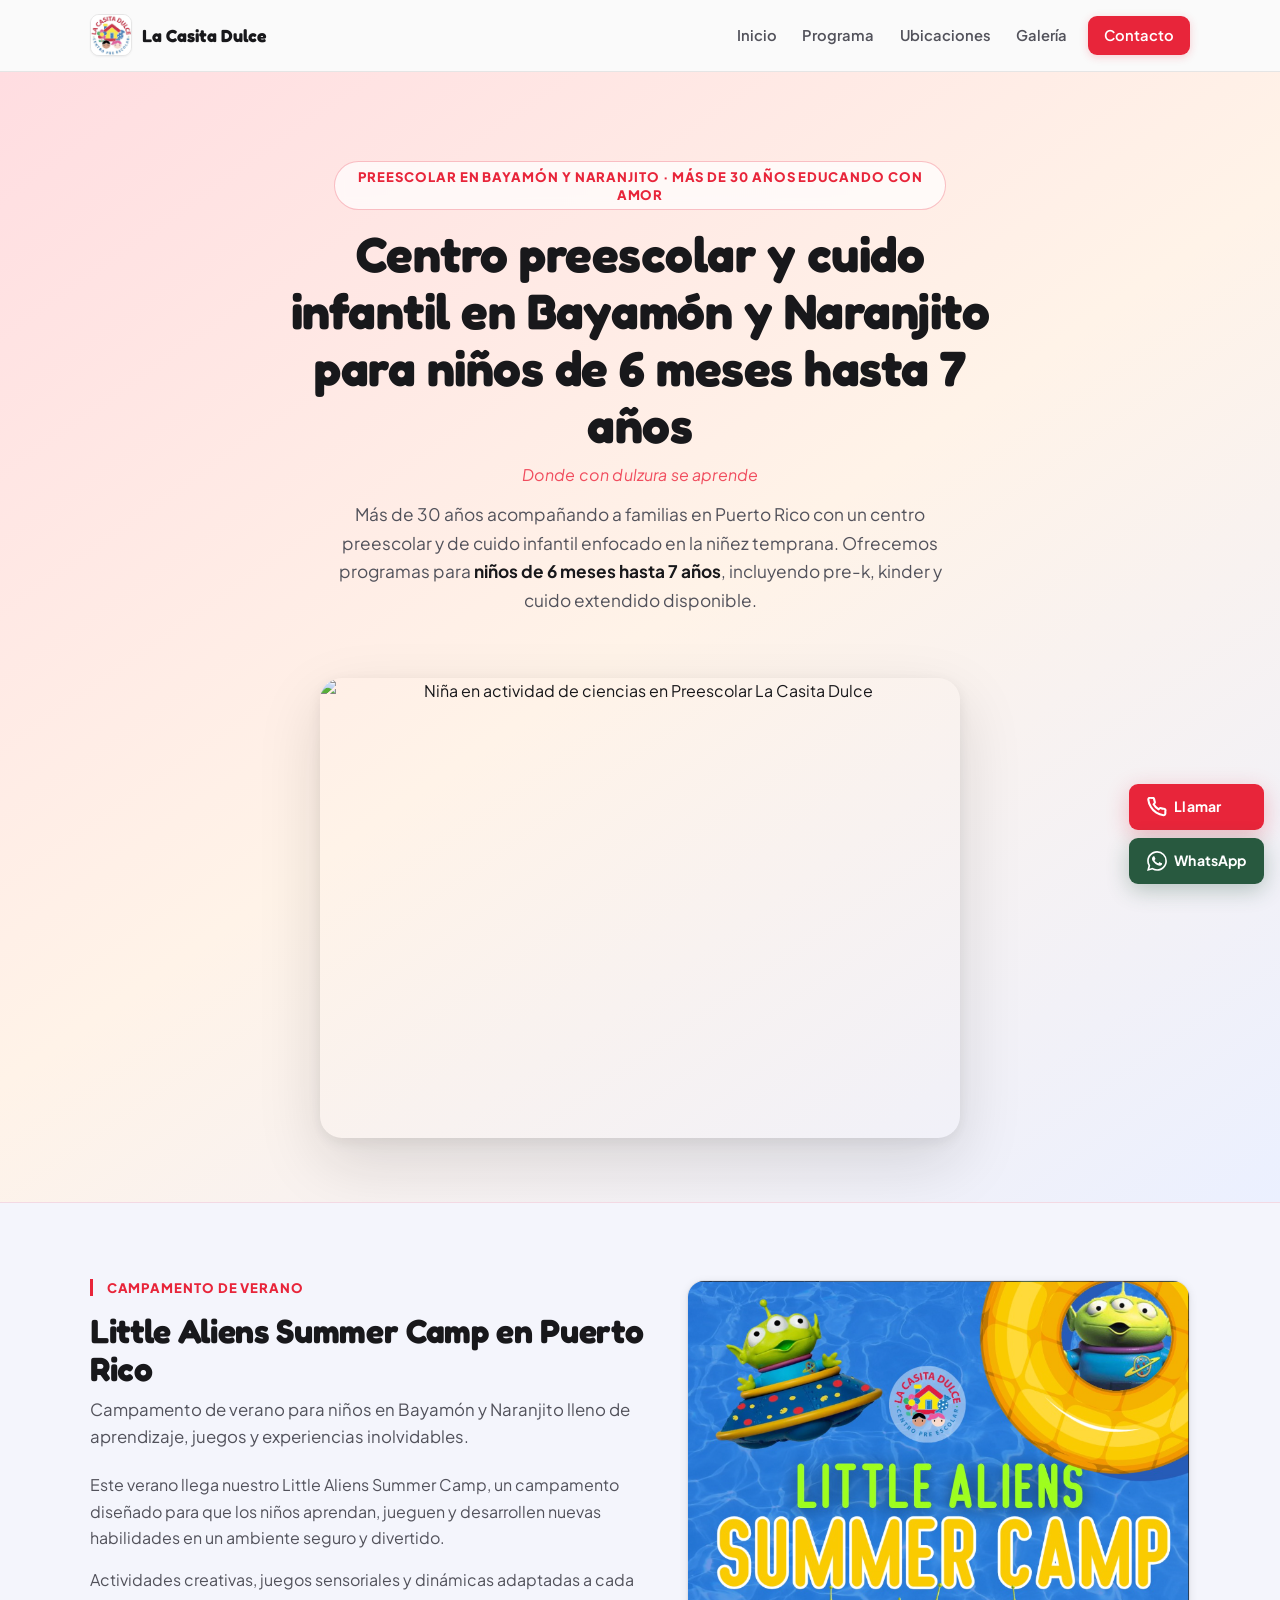
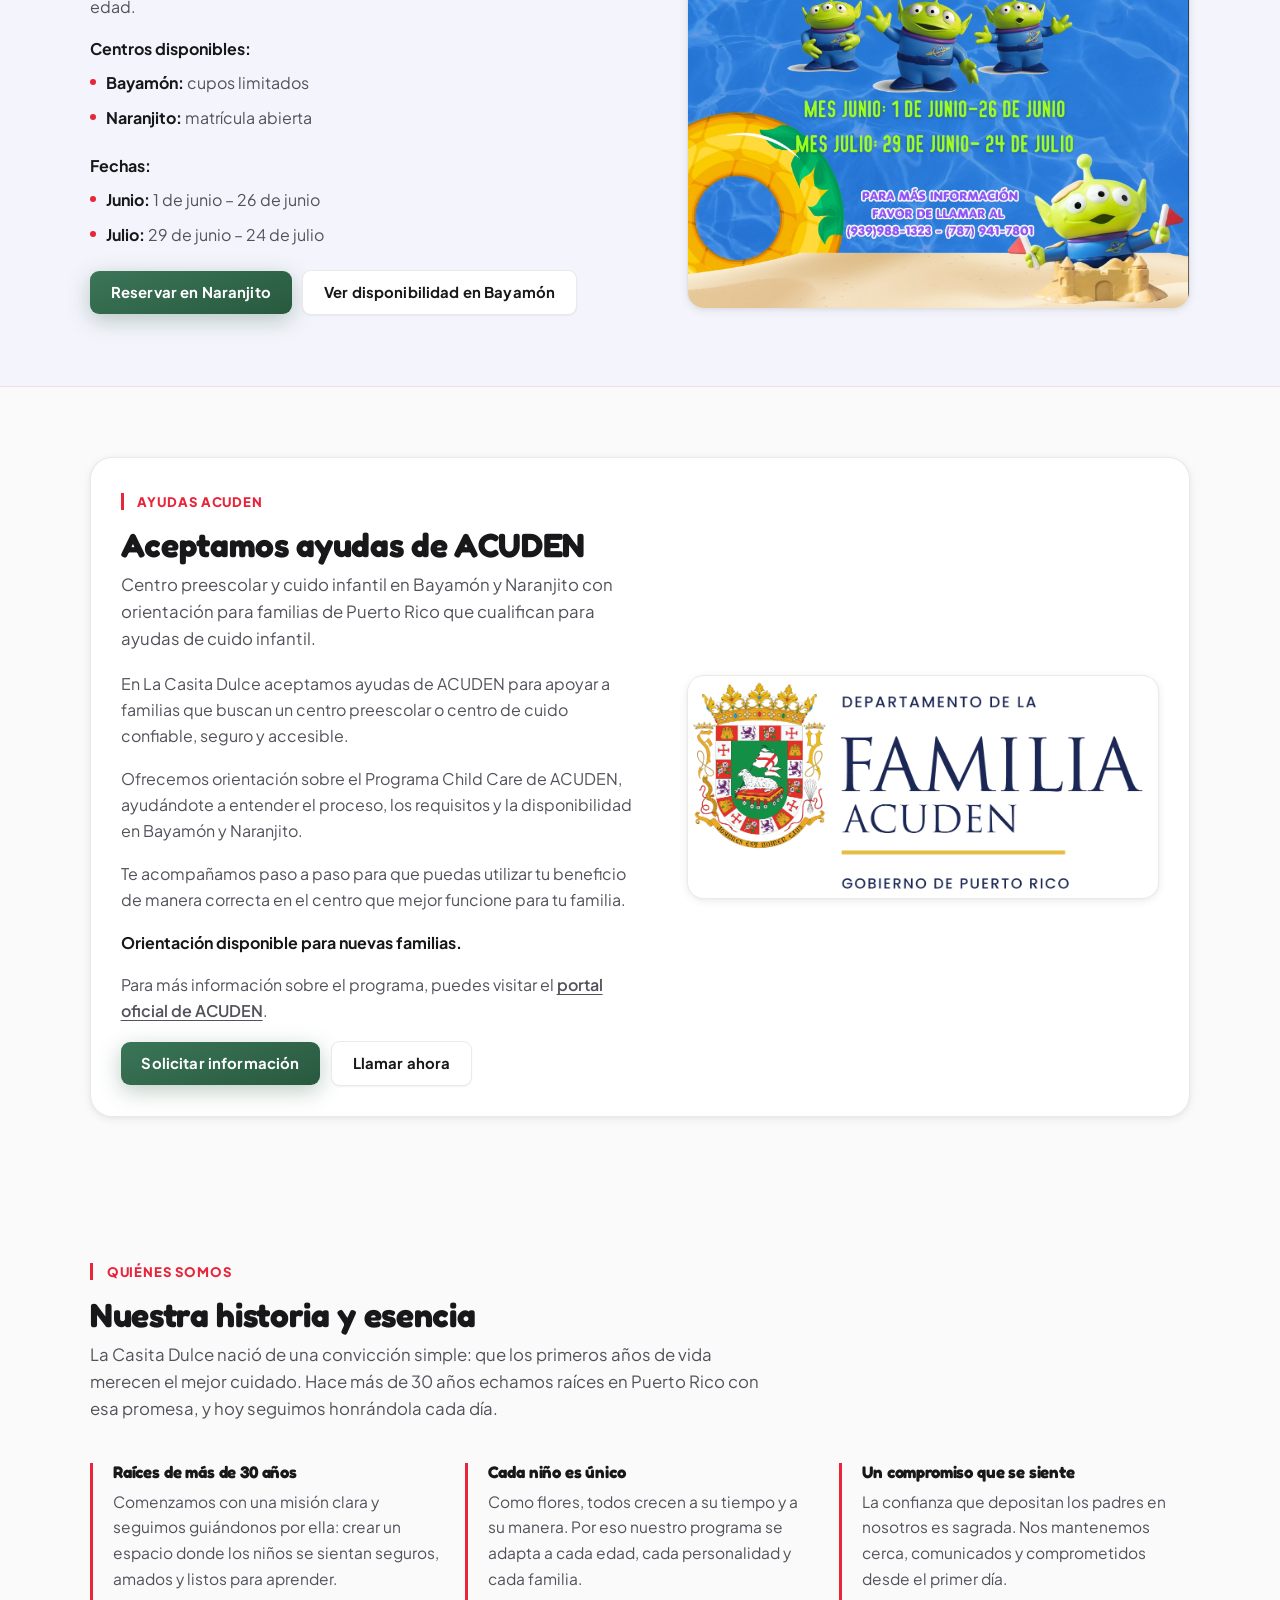
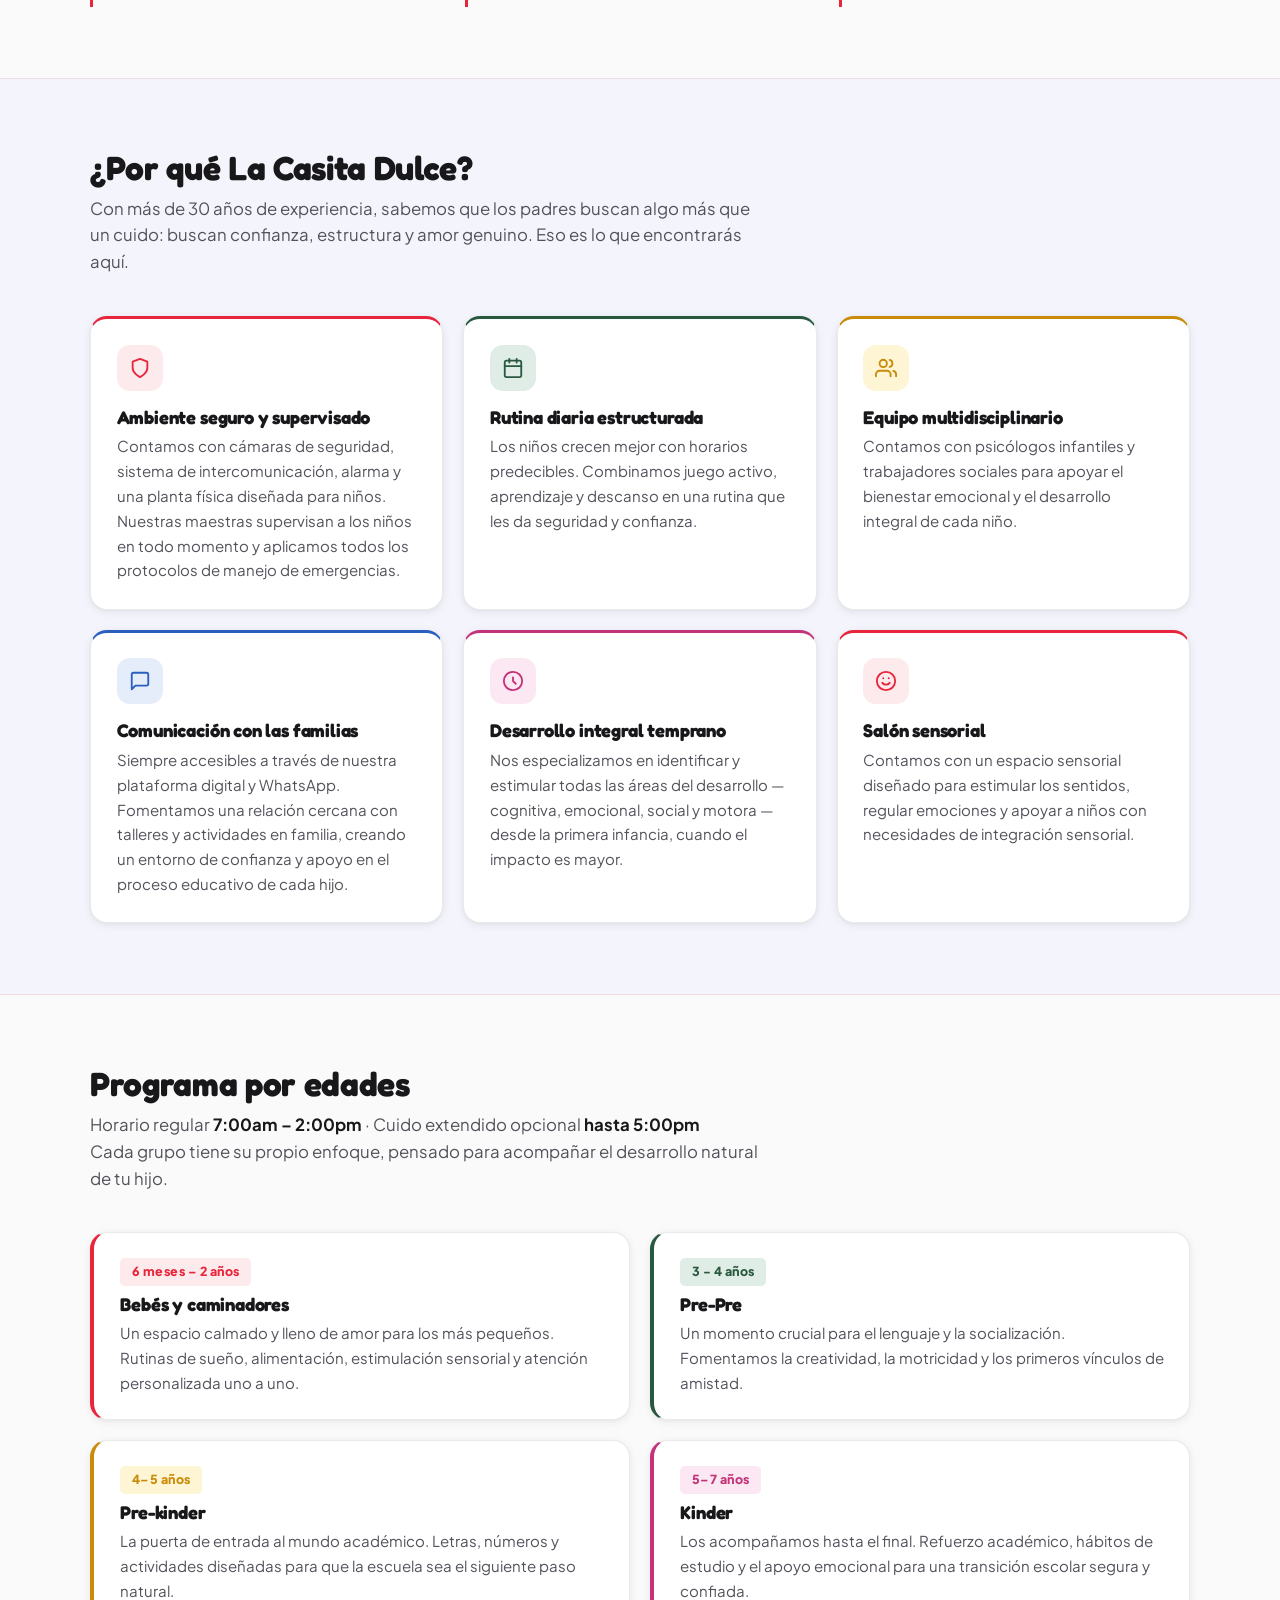
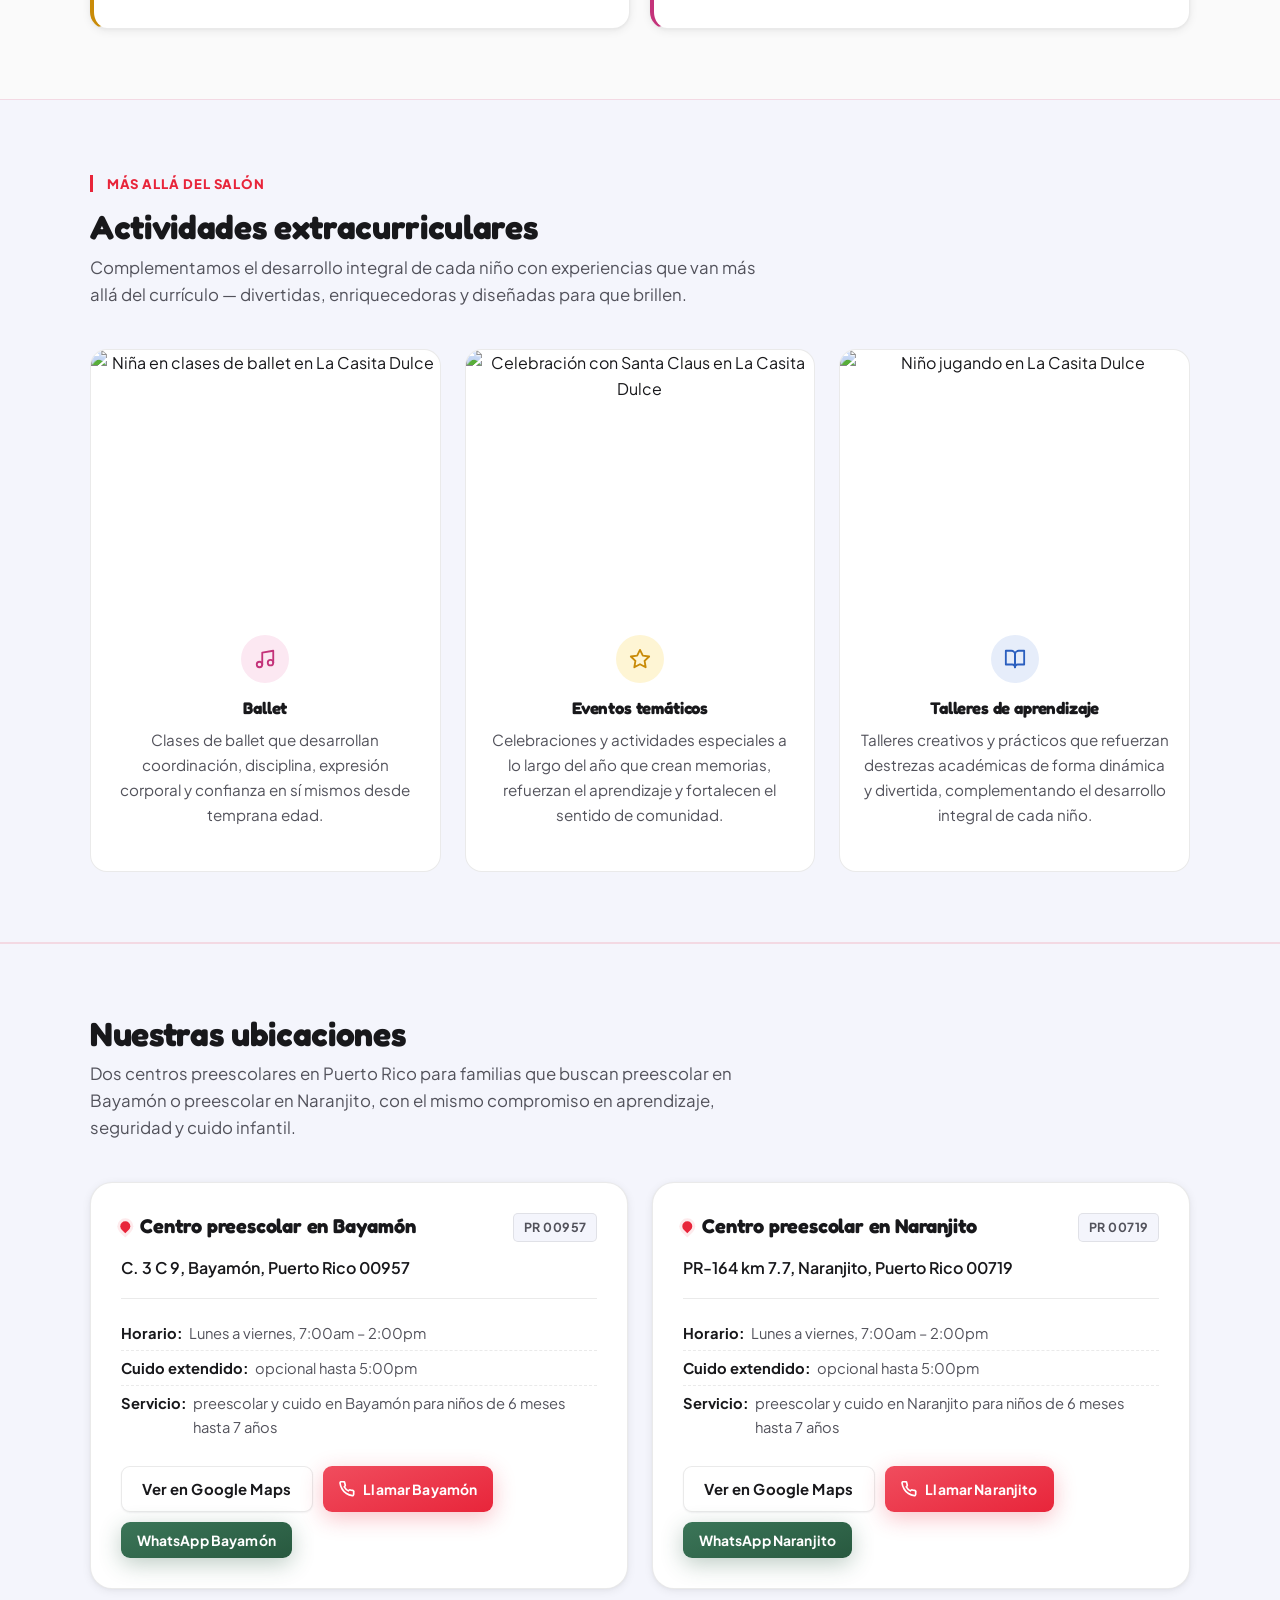
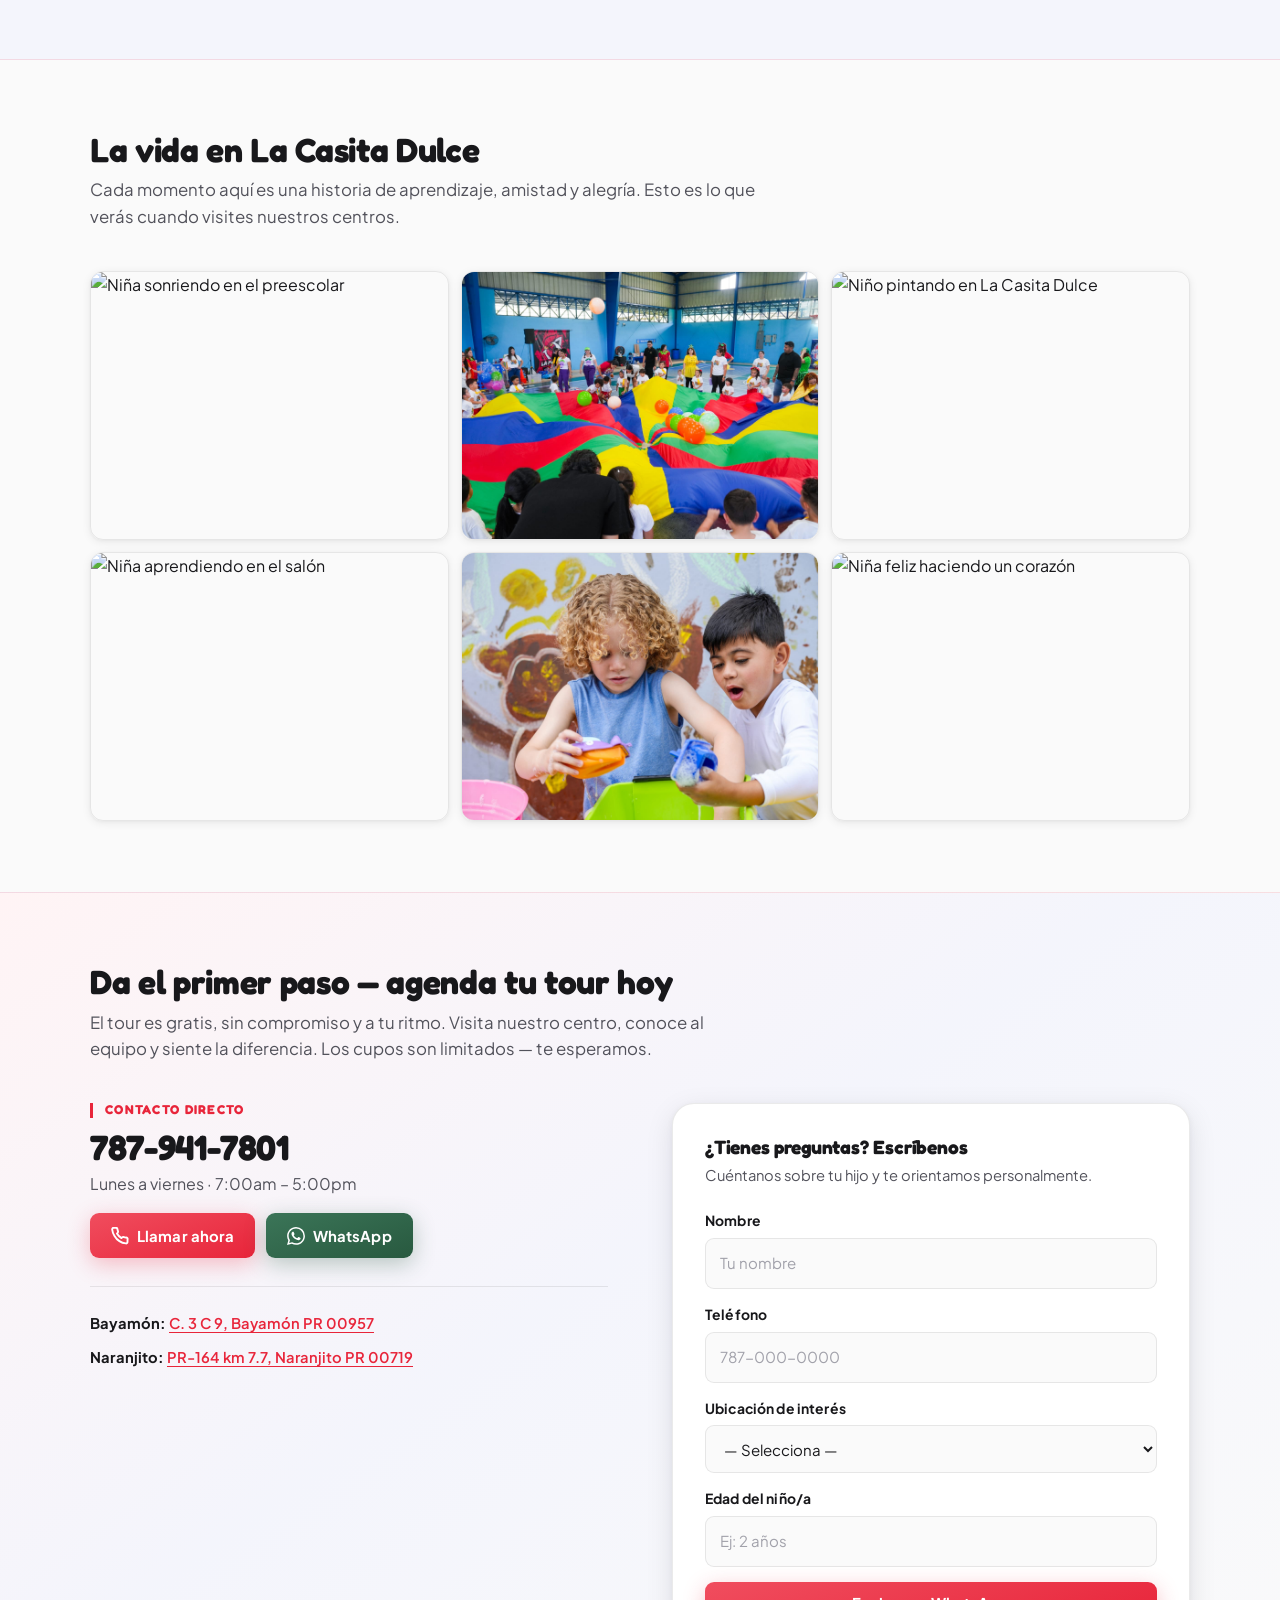
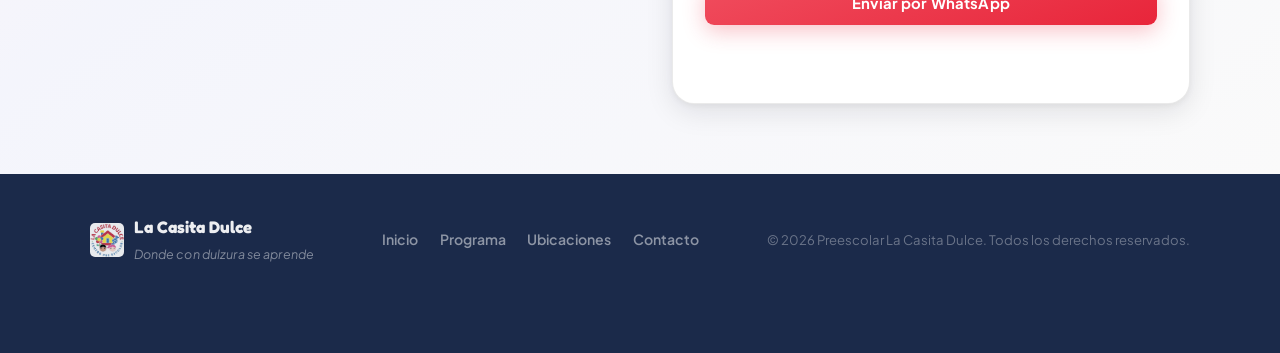
==== index.html @ be6fa079 "Improve SEO copy and fix canonical domain references" ====
<!DOCTYPE html>
<html lang="es-PR">
  <head>
    <meta charset="UTF-8" />
    <meta name="viewport" content="width=device-width, initial-scale=1.0" />

    <!-- SEO primary -->
    <title>Preescolar La Casita Dulce | Cuido Infantil en Bayamón y Naranjito</title>
    <meta
      name="description"
      content="Centro preescolar y cuido infantil en Bayamón y Naranjito, Puerto Rico, para niños de 6 meses hasta 7 años. Programas de pre-k y kinder con horario extendido."
    />
    <link rel="canonical" href="https://lacasitadulcepr.com/" />
    <meta name="robots" content="index, follow" />
    <meta name="theme-color" content="#ef4c8b" />

    <!-- Open Graph -->
    <meta property="og:type" content="website" />
    <meta property="og:locale" content="es_PR" />
    <meta property="og:site_name" content="Preescolar La Casita Dulce" />
    <meta property="og:title" content="Preescolar La Casita Dulce | Preescolar en Bayamón y Naranjito" />
    <meta
      property="og:description"
      content="Centro preescolar y cuido infantil en Puerto Rico para niños de 6 meses hasta 7 años, con programas de pre-k, kinder y horario extendido."
    />
    <meta property="og:url" content="https://lacasitadulcepr.com/" />
    <meta property="og:image" content="https://lacasitadulcepr.com/images/herocasita.png" />

    <!-- Twitter / X -->
    <meta name="twitter:card" content="summary_large_image" />
    <meta name="twitter:title" content="Preescolar La Casita Dulce | Cuido en Bayamón y Naranjito" />
    <meta name="twitter:description" content="Centro de cuido y preescolar en Puerto Rico para niños de 6 meses hasta 7 años, con pre-k, kinder y atención confiable." />
    <meta name="twitter:image" content="https://lacasitadulcepr.com/images/herocasita.png" />

    <!-- Favicon -->
    <link rel="icon" href="images/logocasita.png" />

    <!-- Fonts -->
    <link rel="preconnect" href="https://fonts.googleapis.com" />
    <link rel="preconnect" href="https://fonts.gstatic.com" crossorigin />
    <link
      href="https://fonts.googleapis.com/css2?family=Fredoka:wght@500;600;700&family=Plus+Jakarta+Sans:wght@400;500;600;700;800&display=swap"
      rel="stylesheet"
    />

    <!-- Styles -->
    <link rel="stylesheet" href="css/styles.css" />

    <!-- JSON-LD: Organización + 2 sedes -->
    <script type="application/ld+json">
      {
        "@context": "https://schema.org",
        "@graph": [
          {
            "@type": "Organization",
            "@id": "https://lacasitadulcepr.com/#org",
            "name": "Preescolar La Casita Dulce",
            "url": "https://lacasitadulcepr.com/",
            "telephone": "+1-787-941-7801",
            "logo": "https://lacasitadulcepr.com/images/logocasita.png",
            "image": "https://lacasitadulcepr.com/images/herocasita.png",
            "priceRange": "$$",
            "areaServed": ["Bayamón", "Naranjito"]
          },
          {
            "@type": "Preschool",
            "@id": "https://lacasitadulcepr.com/#bayamon",
            "name": "Preescolar La Casita Dulce — Bayamón",
            "parentOrganization": { "@id": "https://lacasitadulcepr.com/#org" },
            "telephone": "+1-939-988-1323",
            "url": "https://lacasitadulcepr.com/#bayamon",
            "openingHours": ["Mo-Fr 07:00-14:00", "Mo-Fr 14:00-17:00"],
            "address": {
              "@type": "PostalAddress",
              "streetAddress": "C. 3 C 9",
              "addressLocality": "Bayamón",
              "addressRegion": "PR",
              "postalCode": "00957",
              "addressCountry": "US"
            },
            "geo": {
              "@type": "GeoCoordinates",
              "latitude": "18.3987",
              "longitude": "-66.1553"
            }
          },
          {
            "@type": "Preschool",
            "@id": "https://lacasitadulcepr.com/#naranjito",
            "name": "Preescolar La Casita Dulce — Naranjito",
            "parentOrganization": { "@id": "https://lacasitadulcepr.com/#org" },
            "telephone": "+1-939-988-1106",
            "url": "https://lacasitadulcepr.com/#naranjito",
            "openingHours": ["Mo-Fr 07:00-14:00", "Mo-Fr 14:00-17:00"],
            "address": {
              "@type": "PostalAddress",
              "streetAddress": "PR-164 km 7.7",
              "addressLocality": "Naranjito",
              "addressRegion": "PR",
              "postalCode": "00719",
              "addressCountry": "US"
            }
          }
        ]
      }
    </script>
  </head>

  <body>
    <!-- Skip link accesibilidad -->
    <a class="skip-link" href="#inicio">Saltar al contenido</a>

    <!-- ===== HEADER ===== -->
    <header class="site-header">
      <div class="container nav-wrap">
        <a class="brand" href="#inicio">
          <img src="images/logocasita.png" alt="Logo La Casita Dulce" width="44" height="44" />
          <span>La Casita Dulce</span>
        </a>
        <button class="menu-toggle" type="button" aria-label="Abrir menú" aria-expanded="false" aria-controls="site-nav">
          <span class="menu-icon" aria-hidden="true"></span>
          Menú
        </button>
        <nav id="site-nav" class="site-nav" aria-label="Navegación principal">
          <a href="#inicio">Inicio</a>
          <a href="#programa">Programa</a>
          <a href="#sedes">Ubicaciones</a>
          <a href="#galeria">Galería</a>
          <a href="#contacto" class="nav-cta">Contacto</a>
        </nav>
      </div>
    </header>

    <!-- ===== MAIN ===== -->
    <main id="inicio">

      <!-- 1. HERO -->
      <section class="hero" aria-labelledby="hero-heading">
        <div class="hero-bg" aria-hidden="true">
          <span class="blob blob-1"></span>
          <span class="blob blob-2"></span>
        </div>
        <div class="container hero-grid">
          <div class="hero-copy">
            <p class="eyebrow">Preescolar en Bayamón y Naranjito · Más de 30 años educando con amor</p>
            <h1 id="hero-heading">Centro preescolar y cuido infantil en Bayamón y Naranjito para niños de 6 meses hasta 7 años</h1>
            <p class="hero-slogan"><em>Donde con dulzura se aprende</em></p>
            <p class="hero-desc">
              Más de 30 años acompañando a familias en Puerto Rico con un centro preescolar y de cuido infantil enfocado en la niñez temprana.
              Ofrecemos programas para <strong>niños de 6 meses hasta 7 años</strong>, incluyendo pre-k, kinder y cuido extendido disponible.
            </p>
          </div>
          <div class="hero-img">
            <img
              src="images/nina-experimento-01.png"
              alt="Niña en actividad de ciencias en Preescolar La Casita Dulce"
              width="3413"
              height="5120"
              loading="eager"
              fetchpriority="high"
            />
          </div>
        </div>
      </section>

      <!-- 1a. LITTLE ALIENS SUMMER CAMP -->
      <section class="section section-muted summer-camp-section" id="campamento" aria-labelledby="campamento-heading">
        <div class="container">
          <div class="summer-grid">
            <div class="summer-media">
              <img
                src="images/campamento.png"
                alt="Campamento de verano para niños en Naranjito Puerto Rico"
                width="787"
                height="983"
                loading="lazy"
              />
            </div>
            <div class="summer-copy">
              <p class="eyebrow">Campamento de verano</p>
              <h2 id="campamento-heading" class="section-title">Little Aliens Summer Camp en Puerto Rico</h2>
              <p class="section-desc">Campamento de verano para niños en Bayamón y Naranjito lleno de aprendizaje, juegos y experiencias inolvidables.</p>
              <p>Este verano llega nuestro Little Aliens Summer Camp, un campamento diseñado para que los niños aprendan, jueguen y desarrollen nuevas habilidades en un ambiente seguro y divertido.</p>
              <p>Actividades creativas, juegos sensoriales y dinámicas adaptadas a cada edad.</p>

              <p class="summer-label"><strong>Centros disponibles:</strong></p>
              <ul class="summer-points">
                <li><strong>Bayamón:</strong> cupos limitados</li>
                <li><strong>Naranjito:</strong> matrícula abierta</li>
              </ul>

              <p class="summer-label"><strong>Fechas:</strong></p>
              <ul class="summer-points">
                <li><strong>Junio:</strong> 1 de junio – 26 de junio</li>
                <li><strong>Julio:</strong> 29 de junio – 24 de julio</li>
              </ul>

              <div class="cta-row">
                <a
                  class="btn btn-whatsapp"
                  href="https://wa.me/19399881106?text=Hola%2C%20quiero%20reservar%20espacio%20en%20Little%20Aliens%20Summer%20Camp%20en%20Naranjito."
                  target="_blank"
                  rel="noopener noreferrer"
                >
                  Reservar en Naranjito
                </a>
                <a
                  class="btn btn-outline"
                  href="https://wa.me/19399881323?text=Hola%2C%20quiero%20ver%20disponibilidad%20de%20Little%20Aliens%20Summer%20Camp%20en%20Bayam%C3%B3n."
                  target="_blank"
                  rel="noopener noreferrer"
                >
                  Ver disponibilidad en Bayamón
                </a>
              </div>
            </div>
          </div>
        </div>
      </section>

      <!-- 1aa. AYUDAS ACUDEN -->
      <section class="section" id="acuden" aria-labelledby="acuden-heading">
        <div class="container">
          <div class="location-card acuden-card">
            <div class="acuden-grid">
              <div class="acuden-media">
                <img
                  src="images/acuden.png"
                  alt="Ayudas ACUDEN para preescolar en Bayamón y Naranjito Puerto Rico"
                  width="984"
                  height="634"
                  loading="lazy"
                />
              </div>
              <div class="acuden-copy">
                <p class="eyebrow">Ayudas ACUDEN</p>
                <h2 id="acuden-heading" class="section-title">Aceptamos ayudas de ACUDEN</h2>
                <p class="section-desc">Centro preescolar y cuido infantil en Bayamón y Naranjito con orientación para familias de Puerto Rico que cualifican para ayudas de cuido infantil.</p>
                <p>En La Casita Dulce aceptamos ayudas de ACUDEN para apoyar a familias que buscan un centro preescolar o centro de cuido confiable, seguro y accesible.</p>
                <p>Ofrecemos orientación sobre el Programa Child Care de ACUDEN, ayudándote a entender el proceso, los requisitos y la disponibilidad en Bayamón y Naranjito.</p>
                <p>Te acompañamos paso a paso para que puedas utilizar tu beneficio de manera correcta en el centro que mejor funcione para tu familia.</p>
                <p class="acuden-note"><strong>Orientación disponible para nuevas familias.</strong></p>
                <p>Para más información sobre el programa, puedes visitar el <a class="acuden-inline-link" href="https://www.acuden.pr.gov/" target="_blank" rel="noopener noreferrer">portal oficial de ACUDEN</a>.</p>
                <div class="cta-row">
                  <a
                    class="btn btn-whatsapp"
                    href="https://wa.me/17879417801?text=Hola%2C%20deseo%20informaci%C3%B3n%20sobre%20ayudas%20de%20ACUDEN%20en%20La%20Casita%20Dulce."
                    target="_blank"
                    rel="noopener noreferrer"
                  >
                    Solicitar información
                  </a>
                  <a class="btn btn-outline" href="tel:+17879417801">
                    Llamar ahora
                  </a>
                </div>
              </div>
            </div>
          </div>
        </div>
      </section>

      <!-- 1b. NUESTRA HISTORIA Y ESENCIA -->
      <section class="section" id="esencia" aria-labelledby="esencia-heading">
        <div class="container">
          <p class="eyebrow">Quiénes somos</p>
          <h2 id="esencia-heading">Nuestra historia y esencia</h2>
          <p class="section-desc">La Casita Dulce nació de una convicción simple: que los primeros años de vida merecen el mejor cuidado. Hace más de 30 años echamos raíces en Puerto Rico con esa promesa, y hoy seguimos honrándola cada día.</p>
          <div class="esencia-grid">
            <div class="esencia-item">
              <h3>Raíces de más de 30 años</h3>
              <p>Comenzamos con una misión clara y seguimos guiándonos por ella: crear un espacio donde los niños se sientan seguros, amados y listos para aprender.</p>
            </div>
            <div class="esencia-item">
              <h3>Cada niño es único</h3>
              <p>Como flores, todos crecen a su tiempo y a su manera. Por eso nuestro programa se adapta a cada edad, cada personalidad y cada familia.</p>
            </div>
            <div class="esencia-item">
              <h3>Un compromiso que se siente</h3>
              <p>La confianza que depositan los padres en nosotros es sagrada. Nos mantenemos cerca, comunicados y comprometidos desde el primer día.</p>
            </div>
          </div>
        </div>
      </section>

      <!-- 2. POR QUÉ LA CASITA DULCE -->
      <section class="section section-muted" id="porque" aria-labelledby="porque-heading">
        <div class="container">
          <h2 id="porque-heading">¿Por qué La Casita Dulce?</h2>
          <p class="section-desc">Con más de 30 años de experiencia, sabemos que los padres buscan algo más que un cuido: buscan confianza, estructura y amor genuino. Eso es lo que encontrarás aquí.</p>
          <div class="features-grid">
            <article class="feature-card">
              <div class="feature-icon" aria-hidden="true">
                <svg width="22" height="22" viewBox="0 0 24 24" fill="none" stroke="currentColor" stroke-width="2" stroke-linecap="round" stroke-linejoin="round"><path d="M12 22s8-4 8-10V5l-8-3-8 3v7c0 6 8 10 8 10z"/></svg>
              </div>
              <h3>Ambiente seguro y supervisado</h3>
              <p>Contamos con cámaras de seguridad, sistema de intercomunicación, alarma y una planta física diseñada para niños. Nuestras maestras supervisan a los niños en todo momento y aplicamos todos los protocolos de manejo de emergencias.</p>
            </article>
            <article class="feature-card">
              <div class="feature-icon" aria-hidden="true">
                <svg width="22" height="22" viewBox="0 0 24 24" fill="none" stroke="currentColor" stroke-width="2" stroke-linecap="round" stroke-linejoin="round"><rect x="3" y="4" width="18" height="18" rx="2" ry="2"/><line x1="16" y1="2" x2="16" y2="6"/><line x1="8" y1="2" x2="8" y2="6"/><line x1="3" y1="10" x2="21" y2="10"/></svg>
              </div>
              <h3>Rutina diaria estructurada</h3>
              <p>Los niños crecen mejor con horarios predecibles. Combinamos juego activo, aprendizaje y descanso en una rutina que les da seguridad y confianza.</p>
            </article>
            <article class="feature-card">
              <div class="feature-icon" aria-hidden="true">
                <svg width="22" height="22" viewBox="0 0 24 24" fill="none" stroke="currentColor" stroke-width="2" stroke-linecap="round" stroke-linejoin="round"><path d="M17 21v-2a4 4 0 0 0-4-4H5a4 4 0 0 0-4 4v2"/><circle cx="9" cy="7" r="4"/><path d="M23 21v-2a4 4 0 0 0-3-3.87"/><path d="M16 3.13a4 4 0 0 1 0 7.75"/></svg>
              </div>
              <h3>Equipo multidisciplinario</h3>
              <p>Contamos con psicólogos infantiles y trabajadores sociales para apoyar el bienestar emocional y el desarrollo integral de cada niño.</p>
            </article>
            <article class="feature-card">
              <div class="feature-icon" aria-hidden="true">
                <svg width="22" height="22" viewBox="0 0 24 24" fill="none" stroke="currentColor" stroke-width="2" stroke-linecap="round" stroke-linejoin="round"><path d="M21 15a2 2 0 0 1-2 2H7l-4 4V5a2 2 0 0 1 2-2h14a2 2 0 0 1 2 2z"/></svg>
              </div>
              <h3>Comunicación con las familias</h3>
              <p>Siempre accesibles a través de nuestra plataforma digital y WhatsApp. Fomentamos una relación cercana con talleres y actividades en familia, creando un entorno de confianza y apoyo en el proceso educativo de cada hijo.</p>
            </article>
            <article class="feature-card">
              <div class="feature-icon" aria-hidden="true">
                <svg width="22" height="22" viewBox="0 0 24 24" fill="none" stroke="currentColor" stroke-width="2" stroke-linecap="round" stroke-linejoin="round"><path d="M12 2a10 10 0 1 0 0 20 10 10 0 0 0 0-20z"/><path d="M12 8v4l3 3"/></svg>
              </div>
              <h3>Desarrollo integral temprano</h3>
              <p>Nos especializamos en identificar y estimular todas las áreas del desarrollo — cognitiva, emocional, social y motora — desde la primera infancia, cuando el impacto es mayor.</p>
            </article>
            <article class="feature-card">
              <div class="feature-icon" aria-hidden="true">
                <svg width="22" height="22" viewBox="0 0 24 24" fill="none" stroke="currentColor" stroke-width="2" stroke-linecap="round" stroke-linejoin="round"><circle cx="12" cy="12" r="10"/><path d="M8 14s1.5 2 4 2 4-2 4-2"/><line x1="9" y1="9" x2="9.01" y2="9"/><line x1="15" y1="9" x2="15.01" y2="9"/></svg>
              </div>
              <h3>Salón sensorial</h3>
              <p>Contamos con un espacio sensorial diseñado para estimular los sentidos, regular emociones y apoyar a niños con necesidades de integración sensorial.</p>
            </article>
          </div>
        </div>
      </section>

      <!-- 3. PROGRAMA POR EDADES -->
      <section class="section" id="programa" aria-labelledby="programa-heading">
        <div class="container">
          <h2 id="programa-heading">Programa por edades</h2>
          <p class="section-desc">
            Horario regular <strong>7:00am – 2:00pm</strong> · Cuido extendido opcional <strong>hasta 5:00pm</strong><br>
            Cada grupo tiene su propio enfoque, pensado para acompañar el desarrollo natural de tu hijo.
          </p>
          <div class="ages-grid">
            <article class="age-card">
              <div class="age-badge" aria-hidden="true">6 meses – 2 años</div>
              <h3>Bebés y caminadores</h3>
              <p>Un espacio calmado y lleno de amor para los más pequeños. Rutinas de sueño, alimentación, estimulación sensorial y atención personalizada uno a uno.</p>
            </article>
            <article class="age-card">
              <div class="age-badge" aria-hidden="true">3 - 4 años</div>
              <h3>Pre-Pre</h3>
              <p>Un momento crucial para el lenguaje y la socialización. Fomentamos la creatividad, la motricidad y los primeros vínculos de amistad.</p>
            </article>
            <article class="age-card">
              <div class="age-badge" aria-hidden="true">4–5 años</div>
              <h3>Pre-kinder</h3>
              <p>La puerta de entrada al mundo académico. Letras, números y actividades diseñadas para que la escuela sea el siguiente paso natural.</p>
            </article>
            <article class="age-card">
              <div class="age-badge" aria-hidden="true">5–7 años</div>
              <h3>Kinder</h3>
              <p>Los acompañamos hasta el final. Refuerzo académico, hábitos de estudio y el apoyo emocional para una transición escolar segura y confiada.</p>
            </article>
          </div>
        </div>
      </section>

      <!-- 3b. ACTIVIDADES EXTRACURRICULARES -->
      <section class="section section-muted" id="extracurriculares" aria-labelledby="extra-heading">
        <div class="container">
          <p class="eyebrow">Más allá del salón</p>
          <h2 id="extra-heading">Actividades extracurriculares</h2>
          <p class="section-desc">Complementamos el desarrollo integral de cada niño con experiencias que van más allá del currículo — divertidas, enriquecedoras y diseñadas para que brillen.</p>
          <div class="extra-grid">
            <article class="extra-card">
              <div class="extra-img-wrap">
                <img src="images/nina-sonriendo-02.png" alt="Niña en clases de ballet en La Casita Dulce" loading="lazy" />
              </div>
              <div class="extra-body">
                <div class="extra-icon" aria-hidden="true">
                  <svg width="22" height="22" viewBox="0 0 24 24" fill="none" stroke="currentColor" stroke-width="2" stroke-linecap="round" stroke-linejoin="round"><path d="M9 18V5l12-2v13"/><circle cx="6" cy="18" r="3"/><circle cx="18" cy="16" r="3"/></svg>
                </div>
                <h3>Ballet</h3>
                <p>Clases de ballet que desarrollan coordinación, disciplina, expresión corporal y confianza en sí mismos desde temprana edad.</p>
              </div>
            </article>
            <article class="extra-card">
              <div class="extra-img-wrap">
                <img src="images/santaclaus.png" alt="Celebración con Santa Claus en La Casita Dulce" loading="lazy" />
              </div>
              <div class="extra-body">
                <div class="extra-icon" aria-hidden="true">
                  <svg width="22" height="22" viewBox="0 0 24 24" fill="none" stroke="currentColor" stroke-width="2" stroke-linecap="round" stroke-linejoin="round"><path d="M12 2l3.09 6.26L22 9.27l-5 4.87 1.18 6.88L12 17.77l-6.18 3.25L7 14.14 2 9.27l6.91-1.01L12 2z"/></svg>
                </div>
                <h3>Eventos temáticos</h3>
                <p>Celebraciones y actividades especiales a lo largo del año que crean memorias, refuerzan el aprendizaje y fortalecen el sentido de comunidad.</p>
              </div>
            </article>
            <article class="extra-card">
              <div class="extra-img-wrap">
                <img src="images/nino-jugando-01.png" alt="Niño jugando en La Casita Dulce" loading="lazy" />
              </div>
              <div class="extra-body">
                <div class="extra-icon" aria-hidden="true">
                  <svg width="22" height="22" viewBox="0 0 24 24" fill="none" stroke="currentColor" stroke-width="2" stroke-linecap="round" stroke-linejoin="round"><path d="M2 3h6a4 4 0 0 1 4 4v14a3 3 0 0 0-3-3H2z"/><path d="M22 3h-6a4 4 0 0 0-4 4v14a3 3 0 0 1 3-3h7z"/></svg>
                </div>
                <h3>Talleres de aprendizaje</h3>
                <p>Talleres creativos y prácticos que refuerzan destrezas académicas de forma dinámica y divertida, complementando el desarrollo integral de cada niño.</p>
              </div>
            </article>
          </div>
        </div>
      </section>

      <!-- 4. NUESTRAS SEDES -->
      <section class="section section-muted" id="sedes" aria-labelledby="sedes-heading">
        <div class="container">
          <h2 id="sedes-heading">Nuestras ubicaciones</h2>
          <p class="section-desc">Dos centros preescolares en Puerto Rico para familias que buscan preescolar en Bayamón o preescolar en Naranjito, con el mismo compromiso en aprendizaje, seguridad y cuido infantil.</p>
          <div class="locations-grid">

            <!-- Bayamón -->
            <article class="location-card" id="bayamon">
              <div class="location-header">
                <h3>Centro preescolar en Bayamón</h3>
                <span class="location-tag">PR 00957</span>
              </div>
              <address class="location-address">
                C. 3 C 9, Bayamón, Puerto Rico 00957
              </address>
              <ul class="location-details">
                <li><strong>Horario:</strong> Lunes a viernes, 7:00am – 2:00pm</li>
                <li><strong>Cuido extendido:</strong> opcional hasta 5:00pm</li>
                <li><strong>Servicio:</strong> preescolar y cuido en Bayamón para niños de 6 meses hasta 7 años</li>
              </ul>
              <div class="location-ctas">
                <a
                  href="https://maps.app.goo.gl/ckGXR6st6S3V1Ae36"
                  target="_blank"
                  rel="noopener noreferrer"
                  class="btn btn-outline"
                >
                  Ver en Google Maps
                </a>
                <a href="tel:+19399881323" class="btn btn-primary btn-sm">
                  <svg aria-hidden="true" width="16" height="16" viewBox="0 0 24 24" fill="none" stroke="currentColor" stroke-width="2.5" stroke-linecap="round" stroke-linejoin="round"><path d="M22 16.92v3a2 2 0 0 1-2.18 2 19.79 19.79 0 0 1-8.63-3.07A19.5 19.5 0 0 1 4.69 12 19.79 19.79 0 0 1 1.61 3.39 2 2 0 0 1 3.6 1h3a2 2 0 0 1 2 1.72 12.84 12.84 0 0 0 .7 2.81 2 2 0 0 1-.45 2.11L7.91 8.77a16 16 0 0 0 6.06 6.06l.99-.99a2 2 0 0 1 2.11-.45 12.84 12.84 0 0 0 2.81.7A2 2 0 0 1 22 16.92z"/></svg>
                  Llamar Bayamón
                </a>
                <a
                  href="https://wa.me/19399881323?text=Hola%2C%20deseo%20información%20y%20tour%20en%20el%20centro%20de%20Bayamón."
                  target="_blank"
                  rel="noopener noreferrer"
                  class="btn btn-whatsapp btn-sm"
                >
                  WhatsApp Bayamón
                </a>
              </div>
            </article>

            <!-- Naranjito -->
            <article class="location-card" id="naranjito">
              <div class="location-header">
                <h3>Centro preescolar en Naranjito</h3>
                <span class="location-tag">PR 00719</span>
              </div>
              <address class="location-address">
                PR-164 km 7.7, Naranjito, Puerto Rico 00719
              </address>
              <ul class="location-details">
                <li><strong>Horario:</strong> Lunes a viernes, 7:00am – 2:00pm</li>
                <li><strong>Cuido extendido:</strong> opcional hasta 5:00pm</li>
                <li><strong>Servicio:</strong> preescolar y cuido en Naranjito para niños de 6 meses hasta 7 años</li>
              </ul>
              <div class="location-ctas">
                <a
                  href="https://maps.app.goo.gl/JdFhH1vhMzCVps4q7"
                  target="_blank"
                  rel="noopener noreferrer"
                  class="btn btn-outline"
                >
                  Ver en Google Maps
                </a>
                <a href="tel:+19399881106" class="btn btn-primary btn-sm">
                  <svg aria-hidden="true" width="16" height="16" viewBox="0 0 24 24" fill="none" stroke="currentColor" stroke-width="2.5" stroke-linecap="round" stroke-linejoin="round"><path d="M22 16.92v3a2 2 0 0 1-2.18 2 19.79 19.79 0 0 1-8.63-3.07A19.5 19.5 0 0 1 4.69 12 19.79 19.79 0 0 1 1.61 3.39 2 2 0 0 1 3.6 1h3a2 2 0 0 1 2 1.72 12.84 12.84 0 0 0 .7 2.81 2 2 0 0 1-.45 2.11L7.91 8.77a16 16 0 0 0 6.06 6.06l.99-.99a2 2 0 0 1 2.11-.45 12.84 12.84 0 0 0 2.81.7A2 2 0 0 1 22 16.92z"/></svg>
                  Llamar Naranjito
                </a>
                <a
                  href="https://wa.me/19399881106?text=Hola%2C%20deseo%20información%20y%20tour%20en%20el%20centro%20de%20Naranjito."
                  target="_blank"
                  rel="noopener noreferrer"
                  class="btn btn-whatsapp btn-sm"
                >
                  WhatsApp Naranjito
                </a>
              </div>
            </article>

          </div>
        </div>
      </section>

      <!-- 5. GALERÍA -->
      <section class="section" id="galeria" aria-labelledby="galeria-heading">
        <div class="container">
          <h2 id="galeria-heading">La vida en La Casita Dulce</h2>
          <p class="section-desc">Cada momento aquí es una historia de aprendizaje, amistad y alegría. Esto es lo que verás cuando visites nuestros centros.</p>
          <div class="gallery-grid">
            <img src="images/nina-sonriendo-01.png" alt="Niña sonriendo en el preescolar" loading="lazy" />
            <img src="images/ninos-field-day.png" alt="Niños en actividad de Field Day en La Casita Dulce" loading="lazy" />
            <img src="images/nino-pintura-02.png" alt="Niño pintando en La Casita Dulce" loading="lazy" />
            <img src="images/nina-estudiando-01.png" alt="Niña aprendiendo en el salón" loading="lazy" />
            <img src="images/nino-jugando-burbuja-closeup.png" alt="Niño jugando con burbujas en La Casita Dulce" loading="lazy" />
            <img src="images/nina-corazon-01.png" alt="Niña feliz haciendo un corazón" loading="lazy" />
          </div>
        </div>
      </section>

      <!-- 6. CONTACTO / CTA FINAL -->
      <section class="section section-contact" id="contacto" aria-labelledby="contacto-heading">
        <div class="container">
          <h2 id="contacto-heading">Da el primer paso — agenda tu tour hoy</h2>
          <p class="section-desc">
            El tour es gratis, sin compromiso y a tu ritmo. Visita nuestro centro, conoce al equipo y siente la diferencia. Los cupos son limitados — te esperamos.
          </p>

          <div class="contact-grid">
            <!-- Info directa -->
            <div class="contact-info">
              <h3>Contacto directo</h3>
              <p class="contact-phone">
                <a href="tel:+17879417801">787-941-7801</a>
              </p>
              <p>Lunes a viernes · 7:00am – 5:00pm</p>

              <div class="cta-row">
                <a class="btn btn-primary" href="tel:+17879417801">
                  <svg aria-hidden="true" width="18" height="18" viewBox="0 0 24 24" fill="none" stroke="currentColor" stroke-width="2.5" stroke-linecap="round" stroke-linejoin="round"><path d="M22 16.92v3a2 2 0 0 1-2.18 2 19.79 19.79 0 0 1-8.63-3.07A19.5 19.5 0 0 1 4.69 12 19.79 19.79 0 0 1 1.61 3.39 2 2 0 0 1 3.6 1h3a2 2 0 0 1 2 1.72 12.84 12.84 0 0 0 .7 2.81 2 2 0 0 1-.45 2.11L7.91 8.77a16 16 0 0 0 6.06 6.06l.99-.99a2 2 0 0 1 2.11-.45 12.84 12.84 0 0 0 2.81.7A2 2 0 0 1 22 16.92z"/></svg>
                  Llamar ahora
                </a>
                <a
                  class="btn btn-whatsapp"
                  href="https://wa.me/17879417801?text=Hola%2C%20deseo%20información%20y%20coordinar%20un%20tour%20en%20Preescolar%20La%20Casita%20Dulce."
                  target="_blank"
                  rel="noopener noreferrer"
                >
                  <svg aria-hidden="true" width="18" height="18" viewBox="0 0 24 24" fill="currentColor"><path d="M17.472 14.382c-.297-.149-1.758-.867-2.03-.967-.273-.099-.471-.148-.67.15-.197.297-.767.966-.94 1.164-.173.199-.347.223-.644.075-.297-.15-1.255-.463-2.39-1.475-.883-.788-1.48-1.761-1.653-2.059-.173-.297-.018-.458.13-.606.134-.133.298-.347.446-.52.149-.174.198-.298.298-.497.099-.198.05-.371-.025-.52-.075-.149-.669-1.612-.916-2.207-.242-.579-.487-.5-.669-.51-.173-.008-.371-.01-.57-.01-.198 0-.52.074-.792.372-.272.297-1.04 1.016-1.04 2.479 0 1.462 1.065 2.875 1.213 3.074.149.198 2.096 3.2 5.077 4.487.709.306 1.262.489 1.694.625.712.227 1.36.195 1.871.118.571-.085 1.758-.719 2.006-1.413.248-.694.248-1.289.173-1.413-.074-.124-.272-.198-.57-.347m-5.421 7.403h-.004a9.87 9.87 0 0 1-5.031-1.378l-.361-.214-3.741.982.998-3.648-.235-.374a9.86 9.86 0 0 1-1.51-5.26c.001-5.45 4.436-9.884 9.888-9.884 2.64 0 5.122 1.03 6.988 2.898a9.825 9.825 0 0 1 2.893 6.994c-.003 5.45-4.437 9.884-9.885 9.884m8.413-18.297A11.815 11.815 0 0 0 12.05 0C5.495 0 .16 5.335.157 11.892c0 2.096.547 4.142 1.588 5.945L.057 24l6.305-1.654a11.882 11.882 0 0 0 5.683 1.448h.005c6.554 0 11.89-5.335 11.893-11.893a11.821 11.821 0 0 0-3.48-8.413Z"/></svg>
                  WhatsApp
                </a>
              </div>

              <div class="contact-locations">
                <p>
                  <strong>Bayamón:</strong>
                  <a href="https://maps.app.goo.gl/ckGXR6st6S3V1Ae36" target="_blank" rel="noopener noreferrer">
                    C. 3 C 9, Bayamón PR 00957
                  </a>
                </p>
                <p>
                  <strong>Naranjito:</strong>
                  <a href="https://maps.app.goo.gl/JdFhH1vhMzCVps4q7" target="_blank" rel="noopener noreferrer">
                    PR-164 km 7.7, Naranjito PR 00719
                  </a>
                </p>
              </div>
            </div>

            <!-- Formulario WhatsApp -->
            <div class="contact-form-wrap">
              <h3>¿Tienes preguntas? Escríbenos</h3>
              <p>Cuéntanos sobre tu hijo y te orientamos personalmente.</p>
              <form class="js-whatsapp-form" data-form-context="información y tour" novalidate>
                <div class="field">
                  <label for="nombre">Nombre</label>
                  <input type="text" id="nombre" name="nombre" placeholder="Tu nombre" required autocomplete="name" />
                </div>
                <div class="field">
                  <label for="telefono">Teléfono</label>
                  <input type="tel" id="telefono" name="telefono" placeholder="787-000-0000" required autocomplete="tel" />
                </div>
                <div class="field">
                  <label for="ubicacion">Ubicación de interés</label>
                  <select id="ubicacion" name="ubicacion" required>
                    <option value="">— Selecciona —</option>
                    <option value="Bayamón">Bayamón</option>
                    <option value="Naranjito">Naranjito</option>
                    <option value="Ambas">Cualquiera de las dos</option>
                  </select>
                </div>
                <div class="field">
                  <label for="edad">Edad del niño/a</label>
                  <input type="text" id="edad" name="edad" placeholder="Ej: 2 años" />
                </div>
                <button class="btn btn-primary" type="submit">Enviar por WhatsApp</button>
                <p class="form-feedback" aria-live="polite"></p>
                <a class="btn btn-whatsapp whatsapp-result hidden" href="#" target="_blank" rel="noopener noreferrer">
                  Abrir WhatsApp →
                </a>
              </form>
            </div>
          </div>
        </div>
      </section>

    </main>

    <!-- ===== FOOTER ===== -->
    <footer class="site-footer">
      <div class="container footer-inner">
        <div class="footer-brand">
          <img src="images/logocasita.png" alt="Logo La Casita Dulce" width="36" height="36" />
          <div>
            <span>La Casita Dulce</span>
            <em class="footer-slogan">Donde con dulzura se aprende</em>
          </div>
        </div>
        <nav class="footer-nav" aria-label="Navegación pie de página">
          <a href="#inicio">Inicio</a>
          <a href="#programa">Programa</a>
          <a href="#sedes">Ubicaciones</a>
          <a href="#contacto">Contacto</a>
        </nav>
        <p class="footer-copy">© <span id="year"></span> Preescolar La Casita Dulce. Todos los derechos reservados.</p>
      </div>
    </footer>

    <!-- Botones flotantes -->
    <div class="floating-ctas" aria-label="Contacto rápido">
      <a class="fab fab-call" href="tel:+17879417801" aria-label="Llamar al preescolar">
        <svg aria-hidden="true" width="20" height="20" viewBox="0 0 24 24" fill="none" stroke="currentColor" stroke-width="2.5" stroke-linecap="round" stroke-linejoin="round"><path d="M22 16.92v3a2 2 0 0 1-2.18 2 19.79 19.79 0 0 1-8.63-3.07A19.5 19.5 0 0 1 4.69 12 19.79 19.79 0 0 1 1.61 3.39 2 2 0 0 1 3.6 1h3a2 2 0 0 1 2 1.72 12.84 12.84 0 0 0 .7 2.81 2 2 0 0 1-.45 2.11L7.91 8.77a16 16 0 0 0 6.06 6.06l.99-.99a2 2 0 0 1 2.11-.45 12.84 12.84 0 0 0 2.81.7A2 2 0 0 1 22 16.92z"/></svg>
        Llamar
      </a>
      <a
        class="fab fab-whatsapp"
        href="https://wa.me/17879417801?text=Hola%2C%20deseo%20información%20y%20coordinar%20un%20tour%20en%20Preescolar%20La%20Casita%20Dulce."
        target="_blank"
        rel="noopener noreferrer"
        aria-label="Escribir por WhatsApp"
      >
        <svg aria-hidden="true" width="20" height="20" viewBox="0 0 24 24" fill="currentColor"><path d="M17.472 14.382c-.297-.149-1.758-.867-2.03-.967-.273-.099-.471-.148-.67.15-.197.297-.767.966-.94 1.164-.173.199-.347.223-.644.075-.297-.15-1.255-.463-2.39-1.475-.883-.788-1.48-1.761-1.653-2.059-.173-.297-.018-.458.13-.606.134-.133.298-.347.446-.52.149-.174.198-.298.298-.497.099-.198.05-.371-.025-.52-.075-.149-.669-1.612-.916-2.207-.242-.579-.487-.5-.669-.51-.173-.008-.371-.01-.57-.01-.198 0-.52.074-.792.372-.272.297-1.04 1.016-1.04 2.479 0 1.462 1.065 2.875 1.213 3.074.149.198 2.096 3.2 5.077 4.487.709.306 1.262.489 1.694.625.712.227 1.36.195 1.871.118.571-.085 1.758-.719 2.006-1.413.248-.694.248-1.289.173-1.413-.074-.124-.272-.198-.57-.347m-5.421 7.403h-.004a9.87 9.87 0 0 1-5.031-1.378l-.361-.214-3.741.982.998-3.648-.235-.374a9.86 9.86 0 0 1-1.51-5.26c.001-5.45 4.436-9.884 9.888-9.884 2.64 0 5.122 1.03 6.988 2.898a9.825 9.825 0 0 1 2.893 6.994c-.003 5.45-4.437 9.884-9.885 9.884m8.413-18.297A11.815 11.815 0 0 0 12.05 0C5.495 0 .16 5.335.157 11.892c0 2.096.547 4.142 1.588 5.945L.057 24l6.305-1.654a11.882 11.882 0 0 0 5.683 1.448h.005c6.554 0 11.89-5.335 11.893-11.893a11.821 11.821 0 0 0-3.48-8.413Z"/></svg>
        WhatsApp
      </a>
    </div>

    <script src="js/main.js" defer></script>
  </body>
</html>
---- css/styles.css ----
/* ==========================================================================
   Preescolar La Casita Dulce — styles.css
   Paleta: rojo · azul · amarillo · verde · rosa — colores del logo
   Mobile-first · Single landing page
   ========================================================================== */

/* ==========================================================================
   1. TOKENS
   ========================================================================== */
:root {
  /* Rojo brillante — color principal */
  --coral:        #E8253A;
  --coral-mid:    #F04D5E;
  --coral-light:  #FDEAEC;
  --coral-pale:   #FFF4F5;

  /* Verde bosque — confianza, WhatsApp (sin cambios) */
  --forest:       #28593F;
  --forest-mid:   #3B7558;
  --forest-light: #E0EDE6;

  /* Amarillo — del logo */
  --honey:        #C98B08;
  --honey-light:  #FEF5D4;

  /* Azul — del logo */
  --slate:        #2B5FBF;
  --slate-light:  #E6EDFA;

  /* Rosa/fuchsia — del logo */
  --pink:         #C4337A;
  --pink-light:   #FCE8F2;

  /* Superficies — más limpias, sin beige pesado */
  --bg:           #FAFAFA;   /* blanco suave neutro */
  --surface:      #FFFFFF;
  --surface-warm: #F4F5FC;   /* tinte azul muy sutil — conecta con el logo */

  /* Texto neutro (no marrón) */
  --text:         #18181B;
  --text-muted:   #52525B;
  --text-light:   #A1A1AA;

  /* Bordes */
  --border:       rgba(24, 24, 27, 0.09);
  --border-warm:  rgba(232, 37, 58, 0.13);

  /* Sombras neutras */
  --shadow-xs:    0 1px 2px rgba(24, 24, 27, 0.06);
  --shadow-sm:    0 2px 10px rgba(24, 24, 27, 0.07), 0 1px 3px rgba(24, 24, 27, 0.04);
  --shadow-md:    0 8px 28px rgba(24, 24, 27, 0.10), 0 2px 6px rgba(24, 24, 27, 0.05);
  --shadow-coral: 0 6px 22px rgba(232, 37, 58, 0.28);
  --shadow-forest:0 6px 22px rgba(40, 89, 63, 0.30);

  /* Radios — rectangulares intencionales, no pills */
  --r-xs:  5px;
  --r-sm:  9px;
  --r-md:  13px;
  --r-lg:  17px;
  --r-xl:  22px;
  --r-2xl: 28px;

  /* Tipografía */
  --font-display: "Fredoka", system-ui, Arial, sans-serif;
  --font-body:    "Plus Jakarta Sans", system-ui, Arial, sans-serif;

  /* Layout */
  --container: 1100px;

  /* Motion */
  --ease: cubic-bezier(0.22, 1, 0.36, 1);
  --dur:  220ms;
}

/* ==========================================================================
   2. BASE + RESET
   ========================================================================== */
*, *::before, *::after { box-sizing: border-box; }

html {
  scroll-behavior: smooth;
  scroll-padding-top: 68px;
}

body {
  margin: 0;
  font-family: var(--font-body);
  font-size: 1rem;
  line-height: 1.65;
  color: var(--text);
  background: var(--bg);
  -webkit-font-smoothing: antialiased;
  text-rendering: optimizeLegibility;
}

img {
  max-width: 100%;
  height: auto;
  display: block;
}

a {
  color: var(--coral);
  text-underline-offset: 3px;
  transition: opacity var(--dur) var(--ease), color var(--dur) var(--ease);
}
a:hover { opacity: 0.82; }

p {
  margin: 0 0 1rem;
  color: var(--text-muted);
  max-width: 68ch;
}

h1, h2, h3 {
  font-family: var(--font-display);
  color: var(--text);
  line-height: 1.15;
  margin: 0 0 0.75rem;
  letter-spacing: -0.01em;
}

h1 { font-size: clamp(2rem, 3.5vw + 1rem, 3.1rem); }
h2 { font-size: clamp(1.5rem, 2vw + 0.7rem, 2.1rem); margin-bottom: 0.5rem; }
h3 { font-size: 1.15rem; margin-bottom: 0.45rem; }

ul  { margin: 0; padding: 0; list-style: none; }
address { font-style: normal; }
strong  { color: var(--text); }

/* Skip link */
.skip-link {
  position: absolute;
  left: -9999px;
  top: 8px;
  z-index: 100;
  background: var(--surface);
  color: var(--text);
  padding: 0.6rem 1rem;
  border-radius: var(--r-md);
  border: 2px solid var(--coral);
  box-shadow: var(--shadow-sm);
  font-weight: 700;
  text-decoration: none;
}
.skip-link:focus { left: 8px; }

:focus-visible {
  outline: 3px solid rgba(232, 37, 58, 0.40);
  outline-offset: 3px;
}

@media (prefers-reduced-motion: reduce) {
  html { scroll-behavior: auto; }
  *, *::before, *::after { animation: none !important; transition: none !important; }
}

/* ==========================================================================
   3. LAYOUT
   ========================================================================== */
.container {
  width: min(var(--container), 92%);
  margin-inline: auto;
}

.section {
  padding: clamp(3.5rem, 5.5vw, 5.5rem) 0;
}

.section-muted {
  background: var(--surface-warm);
  border-top: 1px solid var(--border-warm);
  border-bottom: 1px solid var(--border-warm);
}

.section-desc {
  font-size: 1.05rem;
  color: var(--text-muted);
  max-width: 56ch;
  line-height: 1.6;
  margin-bottom: 2.5rem;
}

/* ==========================================================================
   3b. LITTLE ALIENS SUMMER CAMP
   ========================================================================== */
.summer-grid {
  display: grid;
  gap: 2rem;
  align-items: center;
}

.summer-media {
  max-width: 29rem;
  margin-inline: auto;
}

.summer-media img {
  width: 100%;
  border-radius: var(--r-lg);
  border: 1px solid var(--border);
  box-shadow: var(--shadow-sm);
}

.summer-copy .section-desc {
  margin-bottom: 1.35rem;
}

.summer-label {
  margin-bottom: 0.45rem;
  color: var(--text);
}

.summer-points {
  display: grid;
  gap: 0.55rem;
  margin: 0 0 1.35rem;
}

.summer-points li {
  position: relative;
  padding-left: 1rem;
  color: var(--text-muted);
}

.summer-points li::before {
  content: "";
  position: absolute;
  left: 0;
  top: 0.78em;
  width: 6px;
  height: 6px;
  border-radius: 50%;
  background: var(--coral);
  transform: translateY(-50%);
}

.summer-note {
  margin: 0 0 1.5rem;
  padding: 1rem 1.1rem;
  max-width: 48ch;
  background: var(--surface);
  color: var(--text);
  border: 1px solid var(--border-warm);
  border-left: 3px solid var(--coral);
  border-radius: var(--r-md);
  box-shadow: var(--shadow-xs);
}

.acuden-card {
  padding: 1.5rem;
}

.acuden-grid {
  display: grid;
  gap: 1.5rem;
  align-items: center;
}

.acuden-media {
  max-width: 24rem;
  margin-inline: auto;
}

.acuden-media img {
  width: 100%;
  border-radius: var(--r-lg);
  border: 1px solid var(--border);
  box-shadow: var(--shadow-sm);
}

.acuden-copy .section-desc {
  margin-bottom: 1.1rem;
}

.acuden-note {
  margin: 0 0 1rem;
  color: var(--text);
}

.acuden-inline-link {
  color: inherit;
  font-weight: 600;
}

.acuden-inline-link:hover {
  color: inherit;
  opacity: 0.75;
}

/* ==========================================================================
   4. HEADER + NAV
   ========================================================================== */
.site-header {
  position: sticky;
  top: 0;
  z-index: 50;
  background: rgba(250, 250, 250, 0.92);
  backdrop-filter: blur(14px);
  -webkit-backdrop-filter: blur(14px);
  border-bottom: 1px solid var(--border);
}

.nav-wrap {
  display: flex;
  align-items: center;
  justify-content: space-between;
  gap: 1rem;
  padding: 0.9rem 0;
}

.brand {
  display: inline-flex;
  align-items: center;
  gap: 0.6rem;
  text-decoration: none;
  color: var(--text);
  font-weight: 700;
  font-family: var(--font-display);
  font-size: 1.1rem;
  flex-shrink: 0;
}

.brand img {
  width: 42px;
  height: 42px;
  object-fit: cover;
  border-radius: var(--r-sm);
  border: 1px solid var(--border);
  box-shadow: var(--shadow-xs);
}

.site-nav {
  display: flex;
  align-items: center;
  gap: 0.2rem;
}

.site-nav a {
  text-decoration: none;
  color: var(--text-muted);
  font-weight: 600;
  font-size: 0.92rem;
  padding: 0.45rem 0.7rem;
  border-radius: var(--r-sm);
  transition: background var(--dur) var(--ease), color var(--dur) var(--ease);
}

.site-nav a:hover {
  background: var(--coral-light);
  color: var(--coral);
  opacity: 1;
}

/* CTA en nav */
.site-nav .nav-cta {
  background: var(--coral);
  color: #fff;
  padding: 0.48rem 1rem;
  margin-left: 0.4rem;
  box-shadow: 0 2px 8px rgba(232, 37, 58, 0.22);
}

.site-nav .nav-cta:hover {
  background: var(--coral);
  filter: brightness(1.07);
  color: #fff;
  opacity: 1;
}

/* Mobile toggle */
.menu-toggle {
  display: none;
  align-items: center;
  gap: 0.4rem;
  border: 1px solid var(--border);
  background: var(--surface);
  color: var(--text);
  padding: 0.5rem 0.85rem;
  border-radius: var(--r-sm);
  font-weight: 700;
  font-size: 0.88rem;
  cursor: pointer;
  box-shadow: var(--shadow-xs);
}

.menu-icon {
  display: block;
  width: 17px;
  height: 2px;
  background: currentColor;
  position: relative;
  border-radius: 2px;
}
.menu-icon::before,
.menu-icon::after {
  content: "";
  position: absolute;
  left: 0;
  width: 100%;
  height: 2px;
  background: currentColor;
  border-radius: 2px;
}
.menu-icon::before { top: -5px; }
.menu-icon::after  { top:  5px; }

/* ==========================================================================
   5. HERO
   ========================================================================== */
.hero {
  position: relative;
  overflow: hidden;
  padding: clamp(4rem, 7vw, 7rem) 0 clamp(3rem, 5vw, 5rem);
  background: linear-gradient(145deg, #FFDDE1 0%, #FFF3E8 50%, #EBF0FF 100%);
}

/* Blobs: washes suaves, sin animación — no más "startup template" */
.hero-bg {
  position: absolute;
  inset: 0;
  pointer-events: none;
  display: none;
}

.blob {
  position: absolute;
  border-radius: 50%;
}

.blob-1 {
  width: 65vw;
  height: 65vw;
  max-width: 700px;
  max-height: 700px;
  top: -20%;
  right: -15%;
  background: radial-gradient(circle at 55% 45%, rgba(232, 37, 58, 0.09), transparent 65%);
}

.blob-2 {
  width: 50vw;
  height: 50vw;
  max-width: 560px;
  max-height: 560px;
  bottom: -20%;
  left: -10%;
  background: radial-gradient(circle at 45% 55%, rgba(43, 95, 191, 0.07), transparent 65%);
}

.hero-grid {
  position: relative;
  z-index: 1;
  display: flex;
  flex-direction: column;
  align-items: center;
  text-align: center;
  gap: 3rem;
}

.hero-copy {
  display: flex;
  flex-direction: column;
  align-items: center;
  max-width: 700px;
}

/* Eyebrow: borde izquierdo en vez de pill genérico */
.eyebrow {
  display: inline-flex;
  align-items: center;
  gap: 0.5rem;
  padding: 0 0 0 0.85rem;
  border-left: 3px solid var(--coral);
  color: var(--coral);
  font-size: 0.82rem;
  font-weight: 800;
  letter-spacing: 0.07em;
  text-transform: uppercase;
  margin-bottom: 1rem;
  line-height: 1.3;
}

/* En el hero el eyebrow se convierte en pill centrado */
.hero .eyebrow {
  border-left: none;
  padding: 0.38rem 1.1rem;
  border: 1.5px solid rgba(232, 37, 58, 0.28);
  background: rgba(255, 255, 255, 0.70);
  border-radius: var(--r-2xl);
  backdrop-filter: blur(6px);
}

.hero-slogan {
  font-style: italic;
  font-size: 1rem;
  color: var(--coral-mid);
  margin: -0.25rem 0 0.75rem;
  letter-spacing: 0.01em;
}

.hero-desc {
  font-size: 1.08rem;
  color: var(--text-muted);
  max-width: 50ch;
  line-height: 1.65;
  text-align: center;
  margin-inline: auto;
}

/* Trust chips: tags rectangulares, no pills */
.trust-chips {
  display: flex;
  flex-wrap: wrap;
  gap: 0.45rem;
  margin: 1.1rem 0 1.75rem;
  justify-content: center;
}

.trust-chips li {
  background: var(--surface);
  border: 1px solid var(--border);
  border-radius: var(--r-xs);
  padding: 0.3rem 0.65rem;
  font-size: 0.82rem;
  font-weight: 700;
  color: var(--text-muted);
  box-shadow: var(--shadow-xs);
  letter-spacing: 0.01em;
}

/* Imagen del hero: centrada con sombra prominente */
.hero-img {
  position: relative;
  width: min(580px, 92%);
}

.hero-img img {
  border-radius: var(--r-xl);
  box-shadow: 0 24px 64px rgba(24, 24, 27, 0.13), 0 4px 14px rgba(24, 24, 27, 0.07);
  object-fit: cover;
  width: 100%;
  max-height: 460px;
}

/* ==========================================================================
   6. BOTONES — rectangulares intencionales, no pills
   ========================================================================== */
.cta-row {
  display: flex;
  flex-direction: column;
  gap: 0.65rem;
}

.hero .cta-row {
  align-items: center;
}

.btn {
  display: inline-flex;
  align-items: center;
  justify-content: center;
  gap: 0.5rem;
  padding: 0.85rem 1.3rem;
  border-radius: var(--r-sm); /* 9px — deliberado, no pill */
  border: none;
  font-family: var(--font-body);
  font-weight: 700;
  font-size: 0.93rem;
  letter-spacing: 0.01em;
  line-height: 1.1;
  text-decoration: none;
  cursor: pointer;
  transition:
    transform var(--dur) var(--ease),
    box-shadow var(--dur) var(--ease),
    filter var(--dur) var(--ease);
}

.btn:hover  { transform: translateY(-2px); opacity: 1; }
.btn:active { transform: translateY(0); }

/* Primario: coral con gradiente cálido */
.btn-primary {
  background: linear-gradient(160deg, var(--coral-mid), var(--coral));
  color: #fff;
  box-shadow: var(--shadow-coral);
}
.btn-primary:hover { filter: brightness(1.06); color: #fff; box-shadow: 0 10px 30px rgba(232, 37, 58, 0.35); }

/* WhatsApp: verde bosque */
.btn-whatsapp {
  background: linear-gradient(160deg, var(--forest-mid), var(--forest));
  color: #fff;
  box-shadow: var(--shadow-forest);
}
.btn-whatsapp:hover { filter: brightness(1.07); color: #fff; }

/* Outline: limpio y cálido */
.btn-outline {
  background: var(--surface);
  color: var(--text);
  border: 1.5px solid var(--border);
  box-shadow: var(--shadow-xs);
}
.btn-outline:hover { background: var(--surface-warm); color: var(--text); box-shadow: var(--shadow-sm); }

.btn-sm { padding: 0.65rem 1rem; font-size: 0.87rem; }

/* Botón submit en form */
button.btn-primary {
  border: none;
  width: 100%;
}

/* ==========================================================================
   6b. NUESTRA ESENCIA
   ========================================================================== */

.esencia-grid {
  display: grid;
  gap: 1.5rem;
  margin-top: 2rem;
}

.esencia-item {
  border-left: 3px solid var(--coral);
  padding-left: 1.25rem;
}

.esencia-item h3 {
  font-size: 1.05rem;
  font-weight: 700;
  color: var(--text);
  margin-bottom: 0.4rem;
}

.esencia-item p {
  font-size: 0.97rem;
  color: var(--text-muted);
  line-height: 1.65;
}

@media (min-width: 640px) {
  .esencia-grid { grid-template-columns: repeat(3, 1fr); }
}

/* ==========================================================================
   6c. ACTIVIDADES EXTRACURRICULARES
   ========================================================================== */

.extra-grid {
  display: grid;
  gap: 1.5rem;
  margin-top: 2rem;
}

@media (min-width: 640px) {
  .extra-grid { grid-template-columns: repeat(3, 1fr); }
}

.extra-card {
  background: var(--surface);
  border: 1px solid var(--border);
  border-radius: var(--r-lg);
  overflow: hidden;
  text-align: center;
  transition: box-shadow var(--dur) var(--ease), transform var(--dur) var(--ease);
}

.extra-img-wrap {
  width: 100%;
  aspect-ratio: 4 / 3;
  overflow: hidden;
}

.extra-img-wrap img {
  width: 100%;
  height: 100%;
  object-fit: cover;
  object-position: center;
  display: block;
  transition: transform 0.4s var(--ease);
}

.extra-card:nth-child(1) .extra-img-wrap img {
  object-position: center 24%;
}

.extra-card:nth-child(3) .extra-img-wrap img {
  object-position: center 26%;
}

.extra-card:hover .extra-img-wrap img {
  transform: scale(1.04);
}

.extra-body {
  padding: 1.5rem 1.25rem 1.75rem;
}

.extra-card:hover {
  transform: translateY(-3px);
  box-shadow: var(--shadow-md);
}

.extra-icon {
  width: 48px;
  height: 48px;
  border-radius: 50%;
  display: flex;
  align-items: center;
  justify-content: center;
  margin: 0 auto 1rem;
}

.extra-card:nth-child(1) .extra-icon { background: var(--pink-light);   color: var(--pink);   }
.extra-card:nth-child(2) .extra-icon { background: var(--honey-light);  color: var(--honey);  }
.extra-card:nth-child(3) .extra-icon { background: var(--slate-light);  color: var(--slate);  }

.extra-card h3 {
  font-size: 1.05rem;
  font-weight: 700;
  color: var(--text);
  margin-bottom: 0.5rem;
}

.extra-card p {
  font-size: 0.95rem;
  color: var(--text-muted);
  line-height: 1.65;
}

/* ==========================================================================
   7. POR QUÉ — feature cards con acento superior
   ========================================================================== */
.features-grid { display: grid; gap: 1.25rem; }

.feature-card {
  background: var(--surface);
  border: 1px solid var(--border);
  border-top: 3px solid var(--coral); /* sobrescrito por nth-child */
  border-radius: var(--r-lg);
  padding: 1.6rem;
  box-shadow: var(--shadow-sm);
  transition: box-shadow var(--dur) var(--ease), transform var(--dur) var(--ease);
}

/* Acento superior de color por tarjeta */
.feature-card:nth-child(1) { border-top-color: var(--coral); }
.feature-card:nth-child(2) { border-top-color: var(--forest); }
.feature-card:nth-child(3) { border-top-color: var(--honey); }
.feature-card:nth-child(4) { border-top-color: var(--slate); }
.feature-card:nth-child(5) { border-top-color: var(--pink); }
.feature-card:nth-child(6) { border-top-color: var(--coral); }

.feature-card:hover {
  transform: translateY(-3px);
  box-shadow: var(--shadow-md);
}

/* Contenedor de icono SVG: cuadrado redondeado con color de fondo */
.feature-icon {
  width: 46px;
  height: 46px;
  display: grid;
  place-items: center;
  border-radius: var(--r-md);
  margin-bottom: 1rem;
  flex-shrink: 0;
}

.feature-card:nth-child(1) .feature-icon { background: var(--coral-light);  color: var(--coral);  }
.feature-card:nth-child(2) .feature-icon { background: var(--forest-light); color: var(--forest); }
.feature-card:nth-child(3) .feature-icon { background: var(--honey-light);  color: var(--honey);  }
.feature-card:nth-child(4) .feature-icon { background: var(--slate-light);  color: var(--slate);  }
.feature-card:nth-child(5) .feature-icon { background: var(--pink-light);   color: var(--pink);   }
.feature-card:nth-child(6) .feature-icon { background: var(--coral-light);  color: var(--coral);  }

.feature-icon svg { display: block; flex-shrink: 0; }

.feature-card h3 { color: var(--text); margin-bottom: 0.4rem; }
.feature-card p  { margin: 0; font-size: 0.94rem; }

/* ==========================================================================
   8. PROGRAMA POR EDADES — (está bien, refinamiento mínimo)
   ========================================================================== */
.ages-grid { display: grid; gap: 1.25rem; }

.age-card {
  background: var(--surface);
  border: 1px solid var(--border);
  border-left: 4px solid var(--coral);
  border-radius: var(--r-lg);
  padding: 1.5rem 1.5rem 1.5rem 1.65rem;
  box-shadow: var(--shadow-sm);
  transition: box-shadow var(--dur) var(--ease), transform var(--dur) var(--ease);
}

.age-card:nth-child(2) { border-left-color: var(--forest); }
.age-card:nth-child(3) { border-left-color: var(--honey);  }
.age-card:nth-child(4) { border-left-color: var(--pink);  }

.age-card:hover { transform: translateY(-2px); box-shadow: var(--shadow-md); }

.age-badge {
  display: inline-block;
  padding: 0.22rem 0.7rem;
  border-radius: var(--r-xs);
  font-size: 0.78rem;
  font-weight: 800;
  letter-spacing: 0.04em;
  margin-bottom: 0.55rem;
  /* colores por nth-child del age-card padre */
}

.age-card:nth-child(1) .age-badge { background: var(--coral-light);  color: var(--coral);  }
.age-card:nth-child(2) .age-badge { background: var(--forest-light); color: var(--forest); }
.age-card:nth-child(3) .age-badge { background: var(--honey-light);  color: var(--honey);  }
.age-card:nth-child(4) .age-badge { background: var(--pink-light);   color: var(--pink);   }

.age-card h3 { color: var(--text); margin-bottom: 0.35rem; }
.age-card p  { margin: 0; font-size: 0.94rem; }

/* ==========================================================================
   9. SEDES
   ========================================================================== */
.locations-grid { display: grid; gap: 1.5rem; }

.location-card {
  background: var(--surface);
  border: 1px solid var(--border);
  border-radius: var(--r-xl);
  padding: 1.85rem;
  box-shadow: var(--shadow-sm);
}

.location-header {
  display: flex;
  align-items: baseline;
  justify-content: space-between;
  flex-wrap: wrap;
  gap: 0.5rem;
  margin-bottom: 0.85rem;
}

/* Marcador de ubicación CSS en vez de emoji */
.location-header h3 {
  display: flex;
  align-items: center;
  gap: 0.6rem;
  margin: 0;
  font-size: 1.25rem;
}

.location-header h3::before {
  content: "";
  display: inline-block;
  flex-shrink: 0;
  width: 10px;
  height: 10px;
  background: var(--coral);
  border-radius: 50% 50% 50% 0;
  transform: rotate(-45deg) translateY(-1px);
  box-shadow: 0 0 0 3px var(--coral-light);
}

.location-tag {
  font-size: 0.78rem;
  font-weight: 700;
  color: var(--text-muted);
  background: var(--surface-warm);
  border: 1px solid var(--border);
  border-radius: var(--r-xs);
  padding: 0.2rem 0.6rem;
  letter-spacing: 0.04em;
}

.location-address {
  font-size: 1rem;
  font-weight: 600;
  color: var(--text);
  margin-bottom: 1.1rem;
  padding-bottom: 1rem;
  border-bottom: 1px solid var(--border);
}

.location-details {
  margin-bottom: 1.4rem;
}

.location-details li {
  font-size: 0.92rem;
  color: var(--text-muted);
  padding: 0.3rem 0;
  border-bottom: 1px dashed var(--border);
  display: flex;
  gap: 0.4rem;
}

.location-details li:last-child { border-bottom: none; }

.location-ctas {
  display: flex;
  flex-wrap: wrap;
  gap: 0.65rem;
}

/* ==========================================================================
   10. GALERÍA
   ========================================================================== */
.gallery-grid {
  display: grid;
  grid-template-columns: repeat(2, 1fr);
  gap: 0.75rem;
}

.gallery-grid img {
  width: 100%;
  aspect-ratio: 4/3;
  object-fit: cover;
  object-position: center;
  border-radius: var(--r-md);
  box-shadow: var(--shadow-sm);
  border: 1px solid var(--border);
  transition: transform 320ms var(--ease), box-shadow 320ms var(--ease), filter 320ms var(--ease);
}

.gallery-grid img:nth-child(3) {
  object-position: center 24%;
}

.gallery-grid img:hover {
  transform: scale(1.03);
  box-shadow: var(--shadow-md);
  filter: brightness(1.03);
  z-index: 1;
}

/* ==========================================================================
   11. CONTACTO
   ========================================================================== */
.section-contact {
  background: linear-gradient(145deg, var(--coral-pale) 0%, var(--surface-warm) 45%, var(--bg) 100%);
  border-top: 1px solid var(--border-warm);
}

.contact-grid { display: grid; gap: 3rem; }

.contact-info h3 {
  font-size: 0.8rem;
  font-weight: 800;
  letter-spacing: 0.1em;
  text-transform: uppercase;
  color: var(--coral);
  border-left: 3px solid var(--coral);
  padding-left: 0.75rem;
  margin-bottom: 0.75rem;
}

.contact-phone {
  font-size: 2.2rem;
  font-weight: 800;
  font-family: var(--font-display);
  letter-spacing: -0.01em;
  line-height: 1;
  margin-bottom: 0.35rem;
}

.contact-phone a {
  text-decoration: none;
  color: var(--text);
}

.contact-phone a:hover { color: var(--coral); opacity: 1; }

.contact-locations {
  margin-top: 1.75rem;
  padding-top: 1.5rem;
  border-top: 1px solid var(--border);
}

.contact-locations p {
  margin-bottom: 0.6rem;
  font-size: 0.92rem;
}

.contact-locations a {
  color: var(--coral);
  font-weight: 600;
}

/* Tarjeta de formulario */
.contact-form-wrap {
  background: var(--surface);
  border: 1px solid var(--border);
  border-radius: var(--r-xl);
  padding: 2rem;
  box-shadow: var(--shadow-md);
}

.contact-form-wrap h3 {
  font-size: 1.2rem;
  margin-bottom: 0.3rem;
}

.contact-form-wrap > p {
  font-size: 0.92rem;
  margin-bottom: 1.4rem;
  color: var(--text-muted);
  max-width: none;
}

.field {
  display: flex;
  flex-direction: column;
  gap: 0.3rem;
  margin-bottom: 0.9rem;
}

label {
  font-weight: 700;
  font-size: 0.87rem;
  color: var(--text);
  letter-spacing: 0.01em;
}

input,
select,
textarea {
  width: 100%;
  padding: 0.78rem 0.9rem;
  border-radius: var(--r-sm);
  border: 1.5px solid var(--border);
  background: var(--bg);
  color: var(--text);
  font: inherit;
  font-size: 0.94rem;
  transition:
    border-color var(--dur) var(--ease),
    box-shadow var(--dur) var(--ease),
    background var(--dur) var(--ease);
}

input:focus,
select:focus,
textarea:focus {
  outline: none;
  border-color: rgba(232, 37, 58, 0.45);
  box-shadow: 0 0 0 4px rgba(232, 37, 58, 0.11);
  background: var(--surface);
}

input::placeholder,
textarea::placeholder {
  color: var(--text-light);
}

.form-feedback {
  min-height: 1.25rem;
  font-size: 0.88rem;
  font-weight: 700;
  color: var(--text-muted);
  margin-top: 0.6rem;
}

.form-feedback.success { color: var(--forest); }
.whatsapp-result.hidden { display: none; }

/* ==========================================================================
   12. FOOTER — oscuro cálido (cierre visual fuerte)
   ========================================================================== */
.site-footer {
  background: #1B2A4A;
  padding: 2.5rem 0 5.5rem;
}

.footer-inner {
  display: grid;
  gap: 1.25rem;
  text-align: center;
}

.footer-brand {
  display: inline-flex;
  align-items: center;
  gap: 0.6rem;
  justify-content: center;
  font-family: var(--font-display);
  font-weight: 700;
  font-size: 1.05rem;
  color: rgba(255, 255, 255, 0.92);
}

.footer-brand > div {
  display: flex;
  flex-direction: column;
  gap: 0.15rem;
}

.footer-slogan {
  font-family: var(--font-body);
  font-weight: 400;
  font-style: italic;
  font-size: 0.78rem;
  color: rgba(255, 255, 255, 0.45);
  letter-spacing: 0.01em;
}

.footer-brand img {
  width: 34px;
  height: 34px;
  border-radius: var(--r-xs);
  opacity: 0.9;
}

.footer-nav {
  display: flex;
  flex-wrap: wrap;
  justify-content: center;
  gap: 0.15rem 0.75rem;
}

.footer-nav a {
  color: rgba(255, 255, 255, 0.50);
  text-decoration: none;
  font-size: 0.88rem;
  font-weight: 600;
  padding: 0.2rem 0.3rem;
}

.footer-nav a:hover {
  color: rgba(255, 255, 255, 0.90);
  opacity: 1;
}

.footer-copy {
  font-size: 0.82rem;
  color: rgba(255, 255, 255, 0.35);
  margin: 0;
  max-width: none;
}

/* ==========================================================================
   13. FLOATING CTAs
   ========================================================================== */
.floating-ctas {
  position: fixed;
  right: 1rem;
  bottom: 1rem;
  display: flex;
  flex-direction: column;
  gap: 0.5rem;
  z-index: 60;
}

.fab {
  display: inline-flex;
  align-items: center;
  gap: 0.45rem;
  padding: 0.72rem 1.1rem;
  border-radius: var(--r-sm);
  font-weight: 700;
  font-size: 0.88rem;
  text-decoration: none;
  color: #fff;
  letter-spacing: 0.01em;
  transition: transform var(--dur) var(--ease), box-shadow var(--dur) var(--ease);
}

.fab:hover { transform: translateY(-2px); opacity: 1; color: #fff; }

.fab-call     { background: var(--coral);  box-shadow: var(--shadow-coral);  }
.fab-whatsapp { background: var(--forest); box-shadow: var(--shadow-forest); }

.fab-call:hover     { box-shadow: 0 10px 30px rgba(232, 37, 58, 0.38);  }
.fab-whatsapp:hover { box-shadow: 0 10px 30px rgba(40, 89, 63, 0.38); }

/* ==========================================================================
   14. RESPONSIVE — Tablet (≥ 640px)
   ========================================================================== */
@media (min-width: 640px) {
  .features-grid { grid-template-columns: repeat(3, 1fr); }
  .ages-grid     { grid-template-columns: repeat(2, 1fr); }
  .gallery-grid  { grid-template-columns: repeat(3, 1fr); }
  .cta-row       { flex-direction: row; align-items: center; }
}

/* ==========================================================================
   15. RESPONSIVE — Desktop (≥ 900px)
   ========================================================================== */
@media (min-width: 900px) {
  .summer-grid {
    grid-template-columns: minmax(0, 1.05fr) minmax(18rem, 0.95fr);
    gap: 2.5rem;
  }

  .summer-copy {
    order: 1;
  }

  .summer-media {
    order: 2;
    max-width: none;
  }

  .acuden-card {
    padding: 1.85rem;
  }

  .acuden-grid {
    grid-template-columns: minmax(0, 1.05fr) minmax(18rem, 0.95fr);
    gap: 2.75rem;
  }

  .acuden-copy {
    order: 1;
  }

  .acuden-media {
    order: 2;
    max-width: none;
  }

  .hero-grid {
    max-width: 760px;
    margin-inline: auto;
  }

  .hero-img {
    width: min(640px, 88%);
  }

  .locations-grid { grid-template-columns: repeat(2, 1fr); }
  .contact-grid   { grid-template-columns: 1fr 1fr; gap: 4rem; }

  .footer-inner {
    grid-template-columns: auto 1fr auto;
    align-items: center;
    text-align: left;
  }
  .footer-nav { justify-content: center; }

  /* Galería: primera imagen más ancha */
  .gallery-grid {
    grid-template-columns: repeat(3, 1fr);
  }
}

/* ==========================================================================
   16. RESPONSIVE — Mobile nav (< 740px)
   ========================================================================== */
@media (max-width: 739px) {
  .menu-toggle { display: inline-flex; }

  .site-nav {
    position: absolute;
    top: 64px;
    right: 4%;
    width: min(310px, 88vw);
    display: none;
    flex-direction: column;
    align-items: stretch;
    gap: 0.2rem;
    padding: 0.75rem;
    background: rgba(250, 250, 250, 0.96);
    backdrop-filter: blur(14px);
    -webkit-backdrop-filter: blur(14px);
    border: 1px solid var(--border);
    border-radius: var(--r-lg);
    box-shadow: var(--shadow-md);
    z-index: 50;
  }

  .site-nav.is-open { display: flex; }

  .site-nav a {
    padding: 0.6rem 0.85rem;
    border-radius: var(--r-sm);
  }

  .site-nav .nav-cta {
    margin-left: 0;
    margin-top: 0.25rem;
    text-align: center;
    justify-content: center;
  }

  .contact-form-wrap { padding: 1.35rem; }
  .contact-phone     { font-size: 1.75rem; }
}
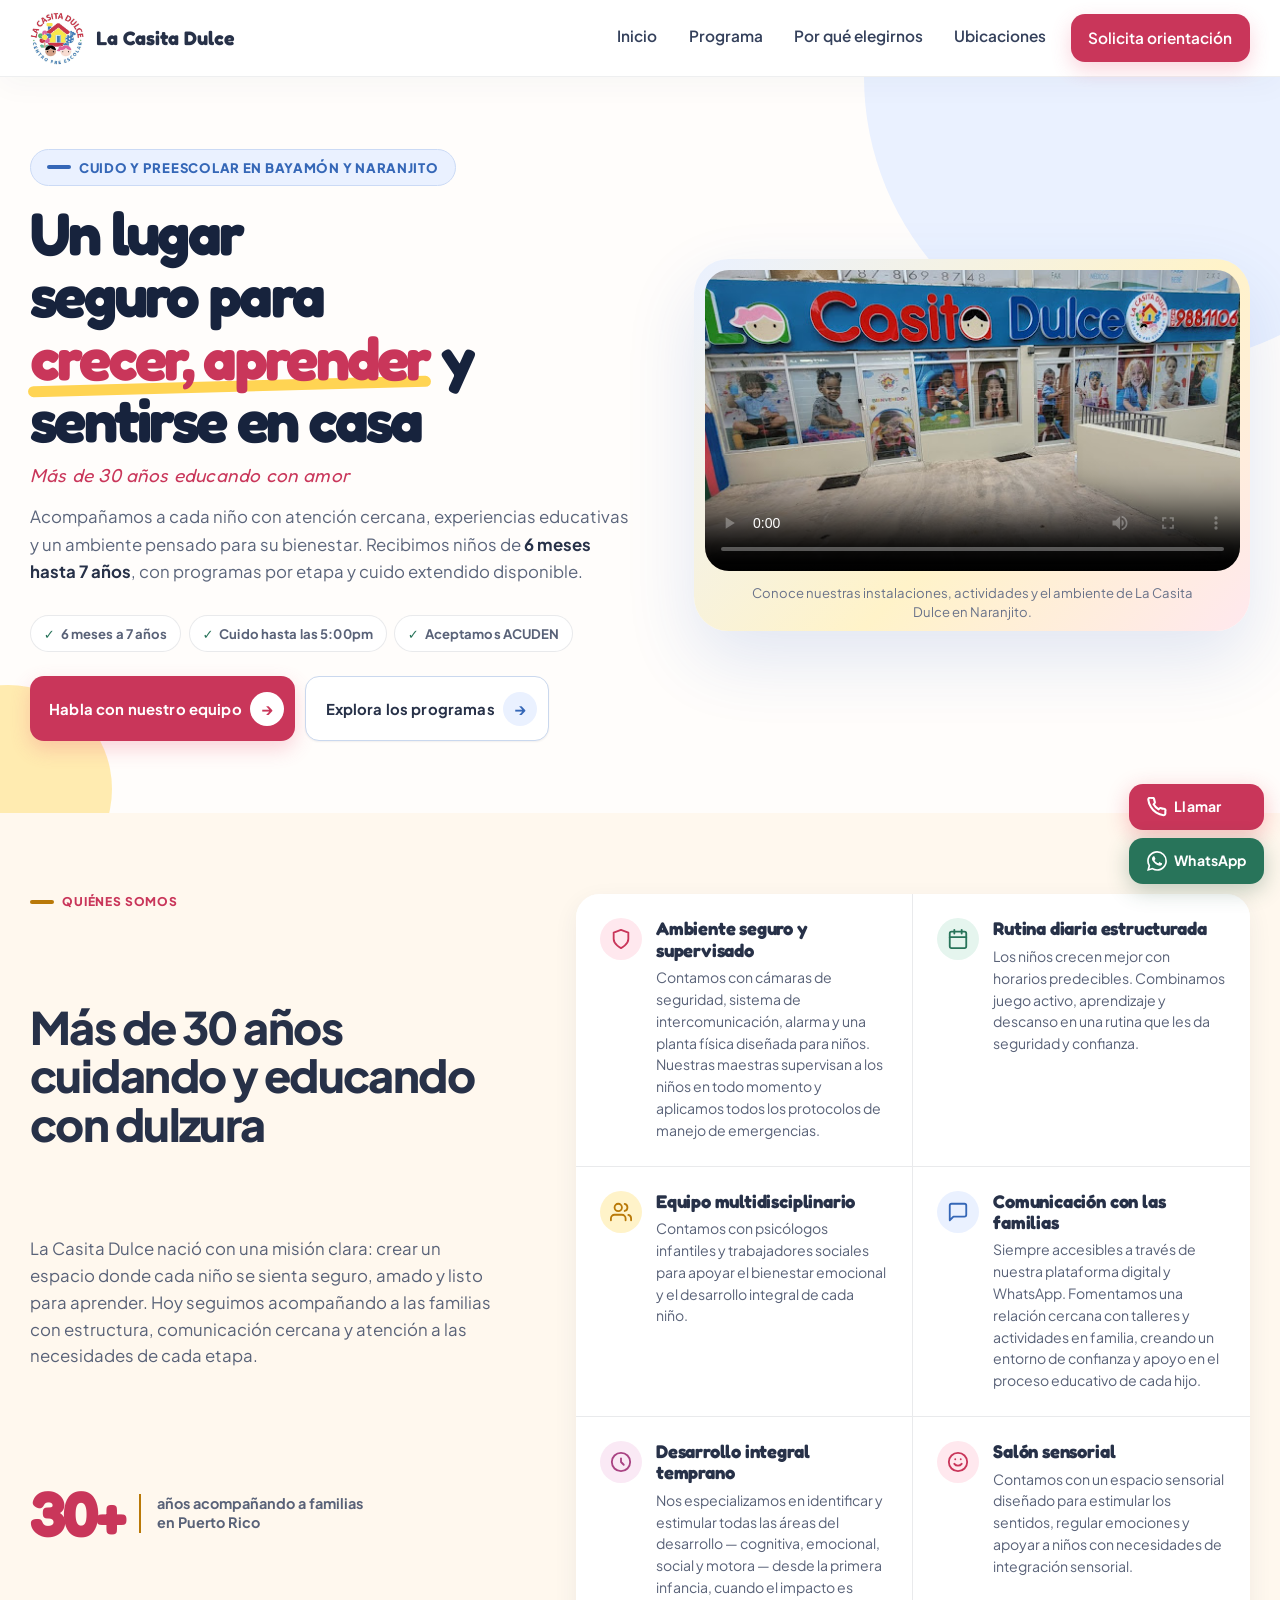
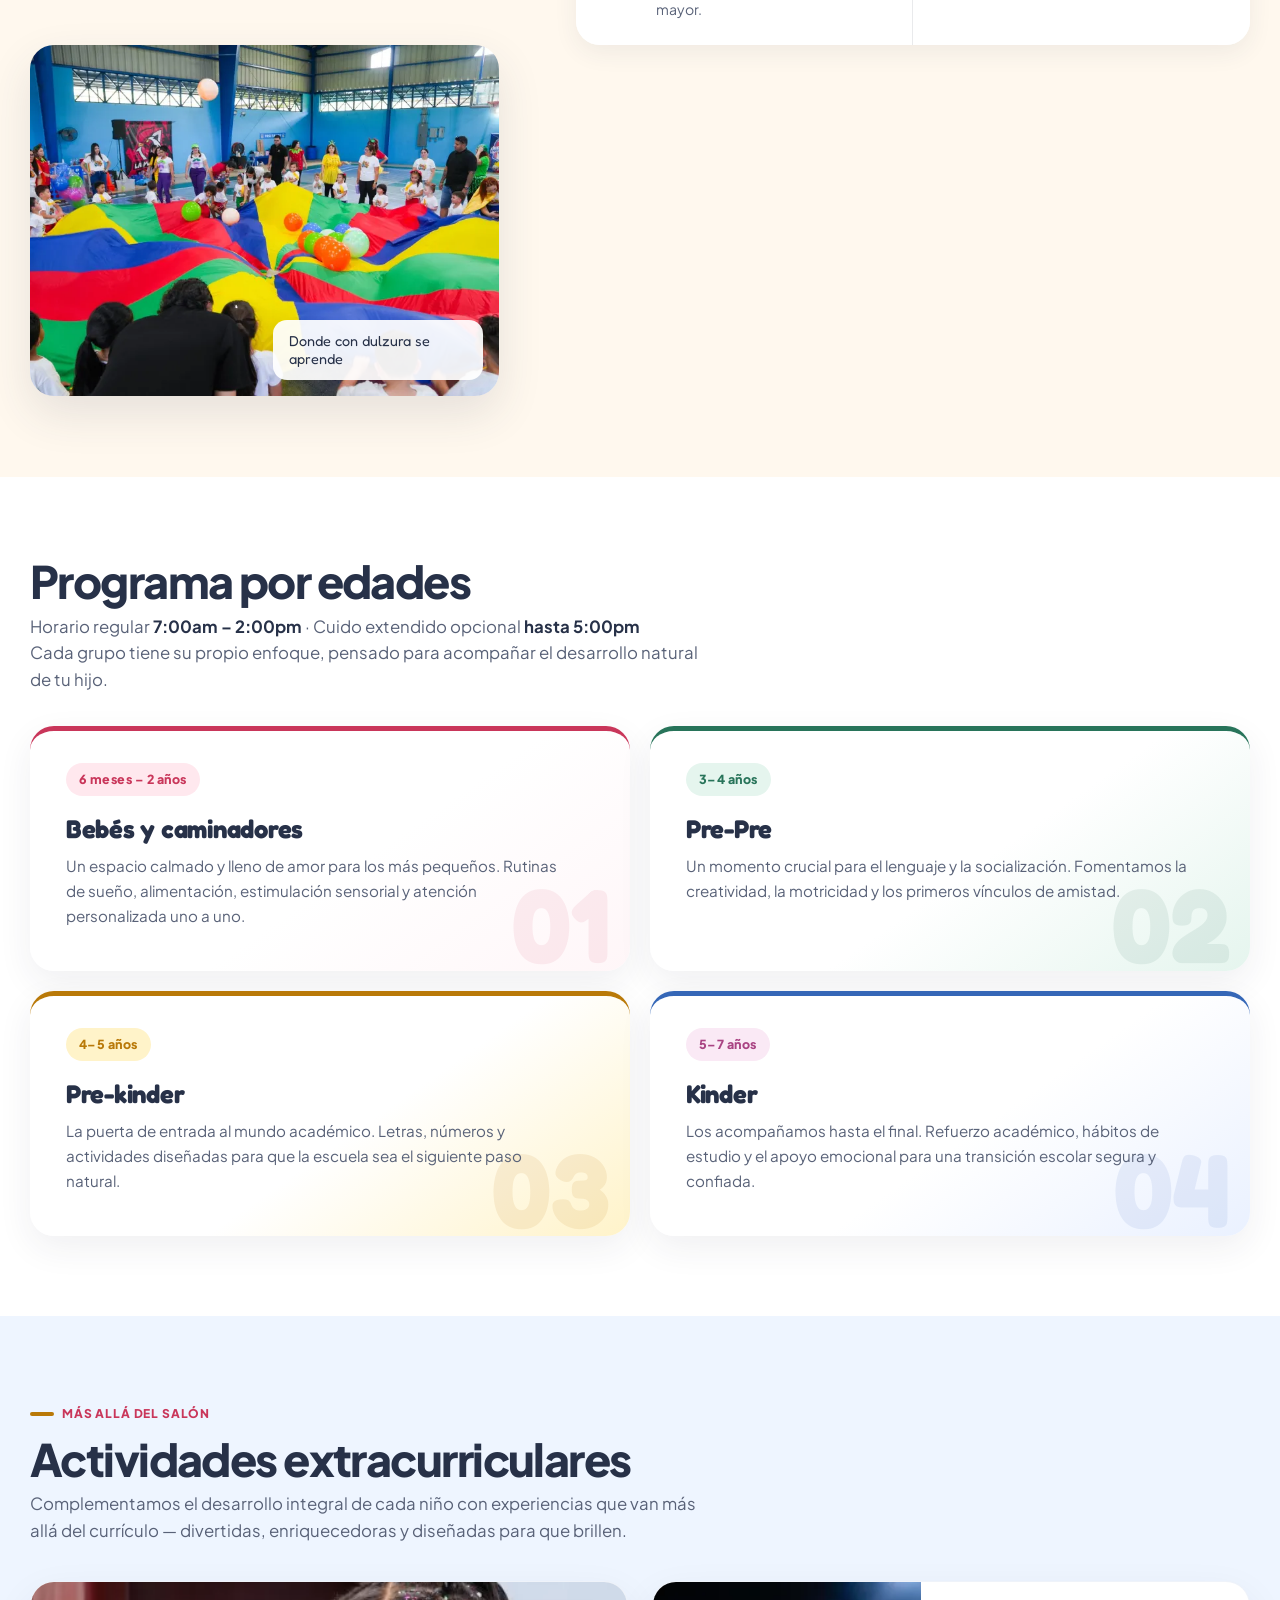
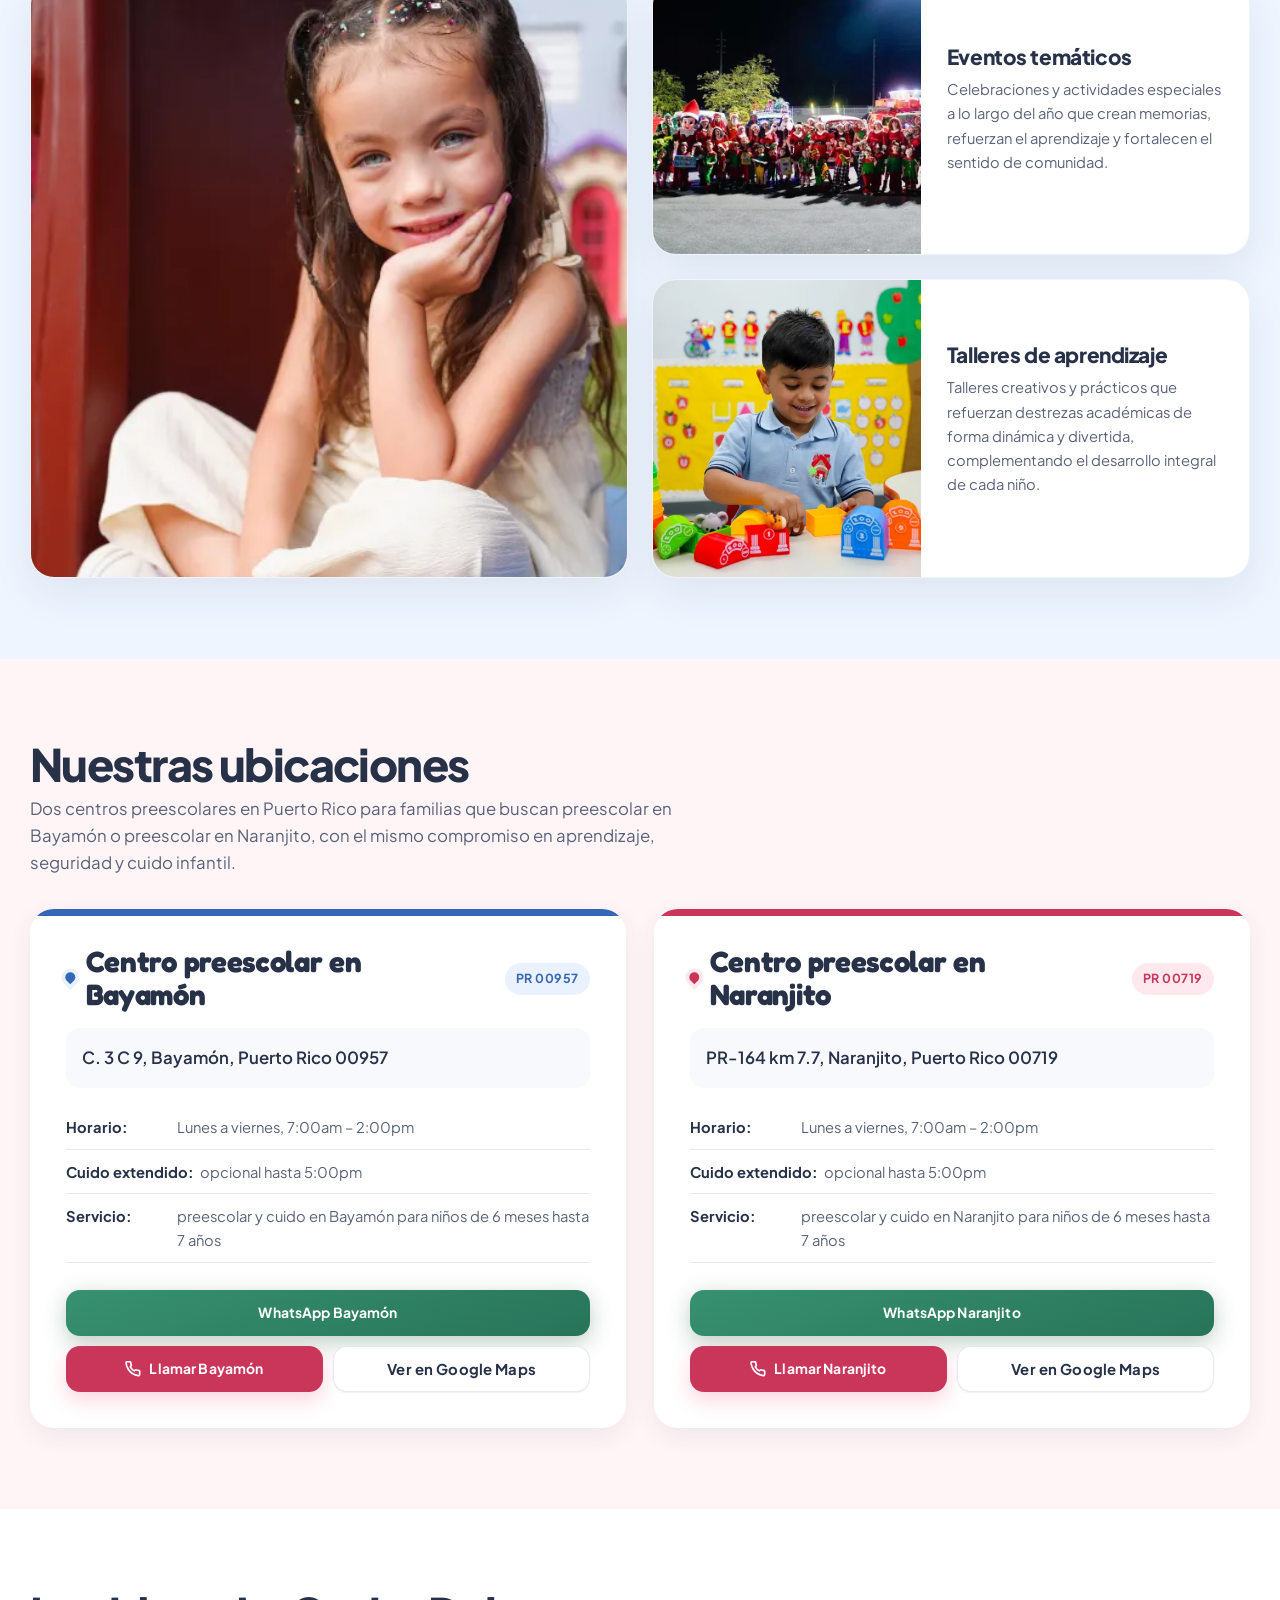
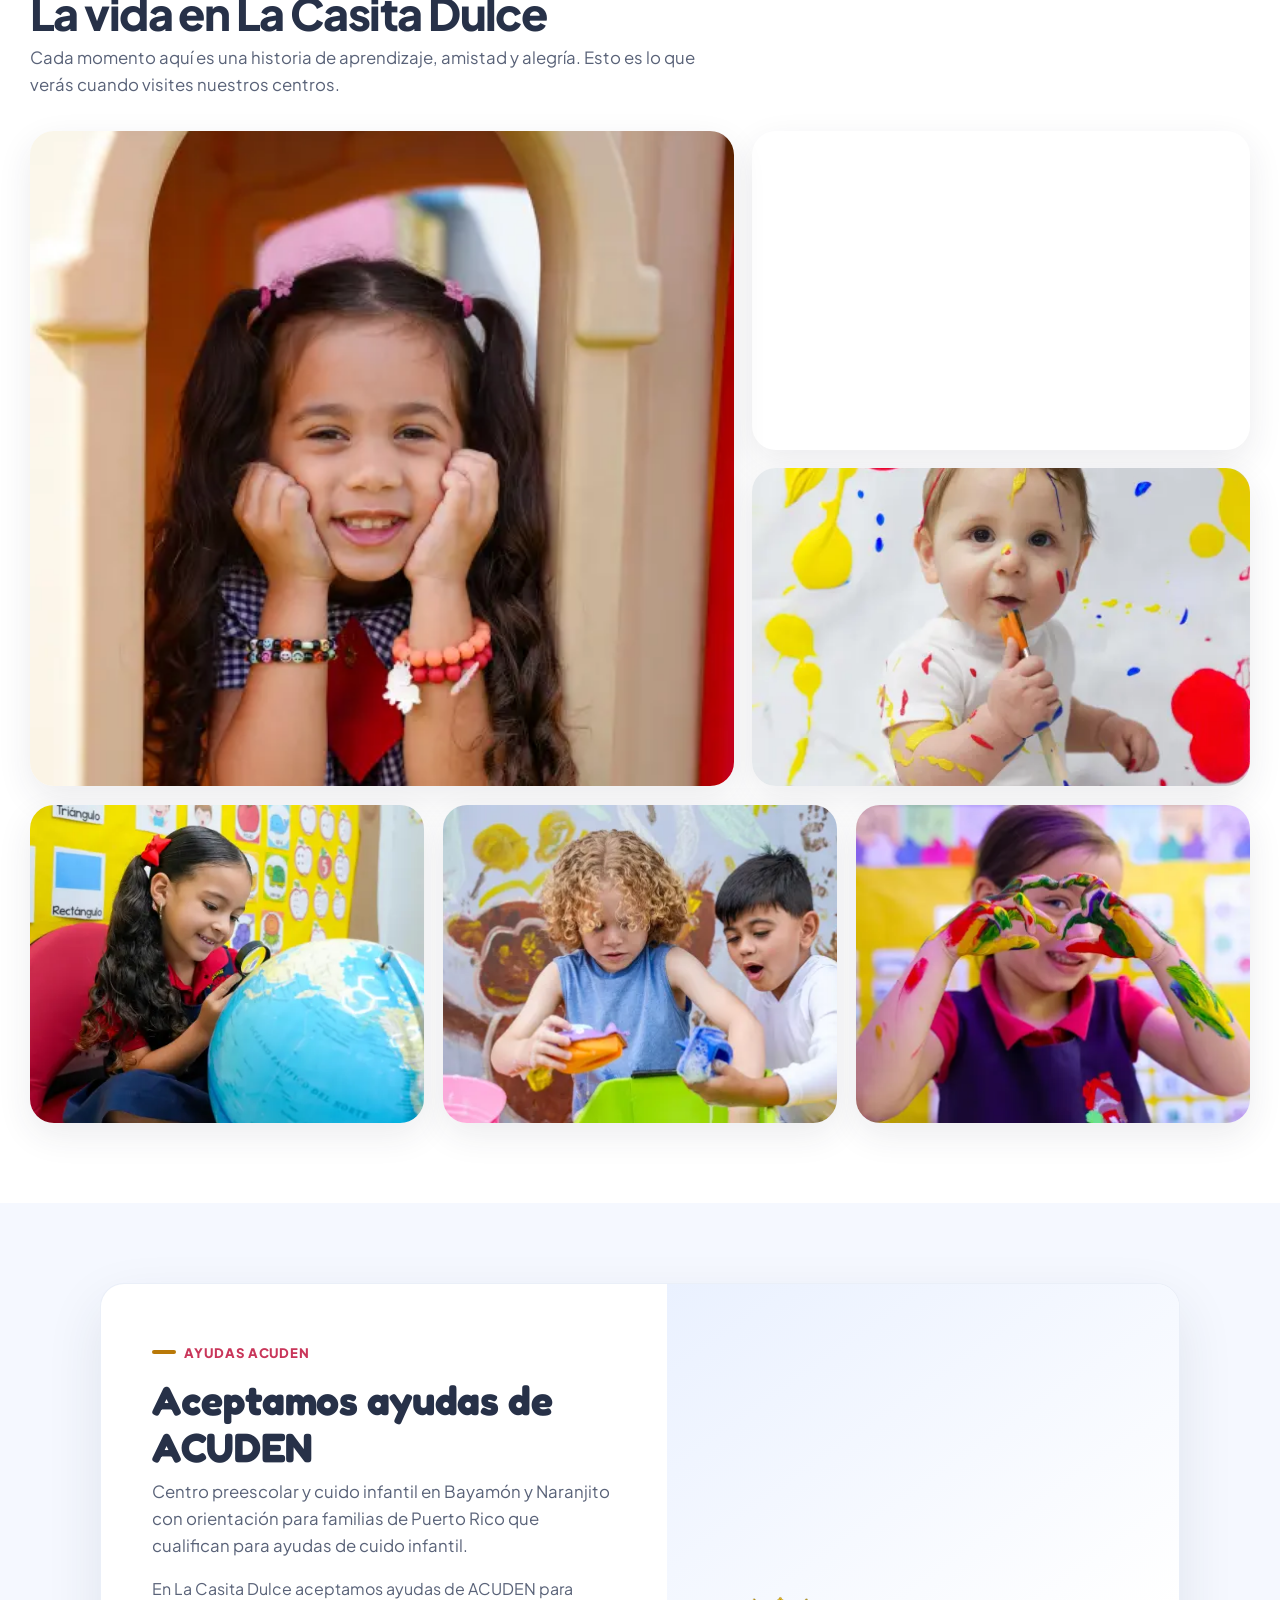
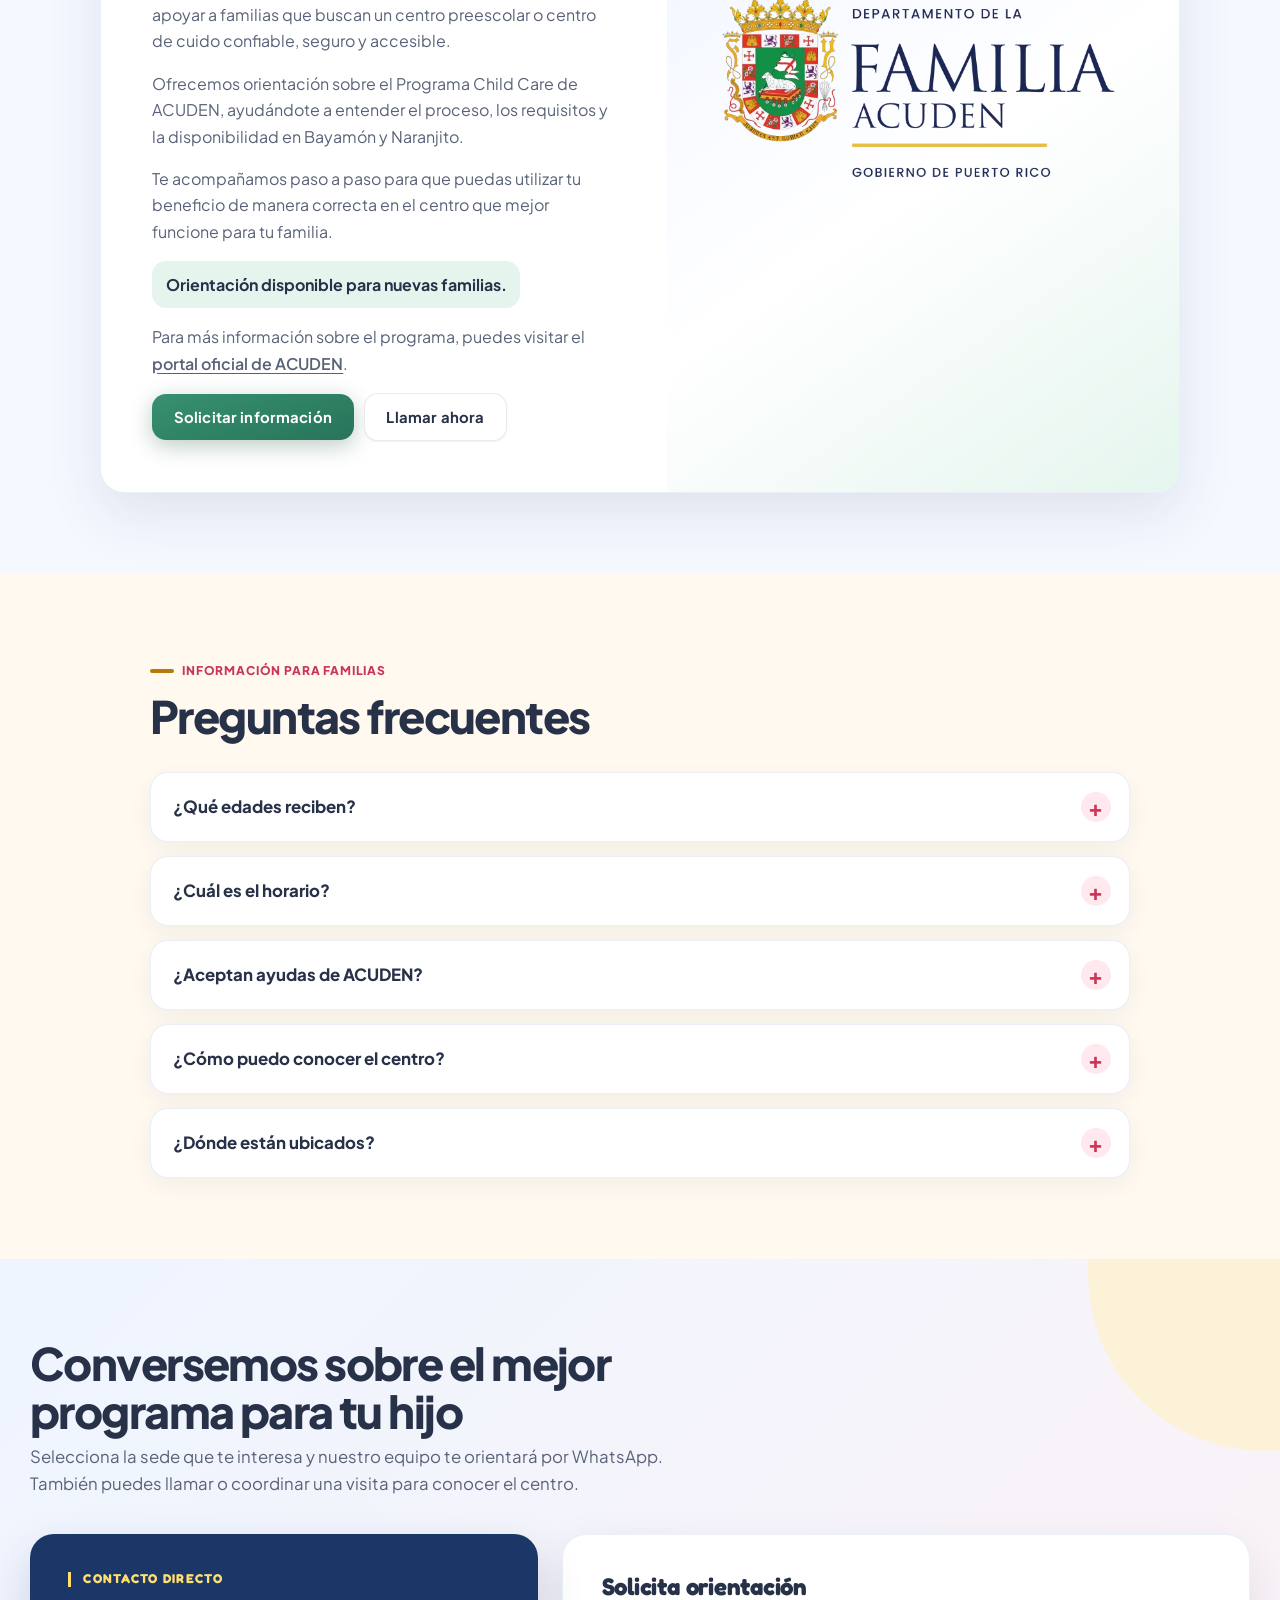
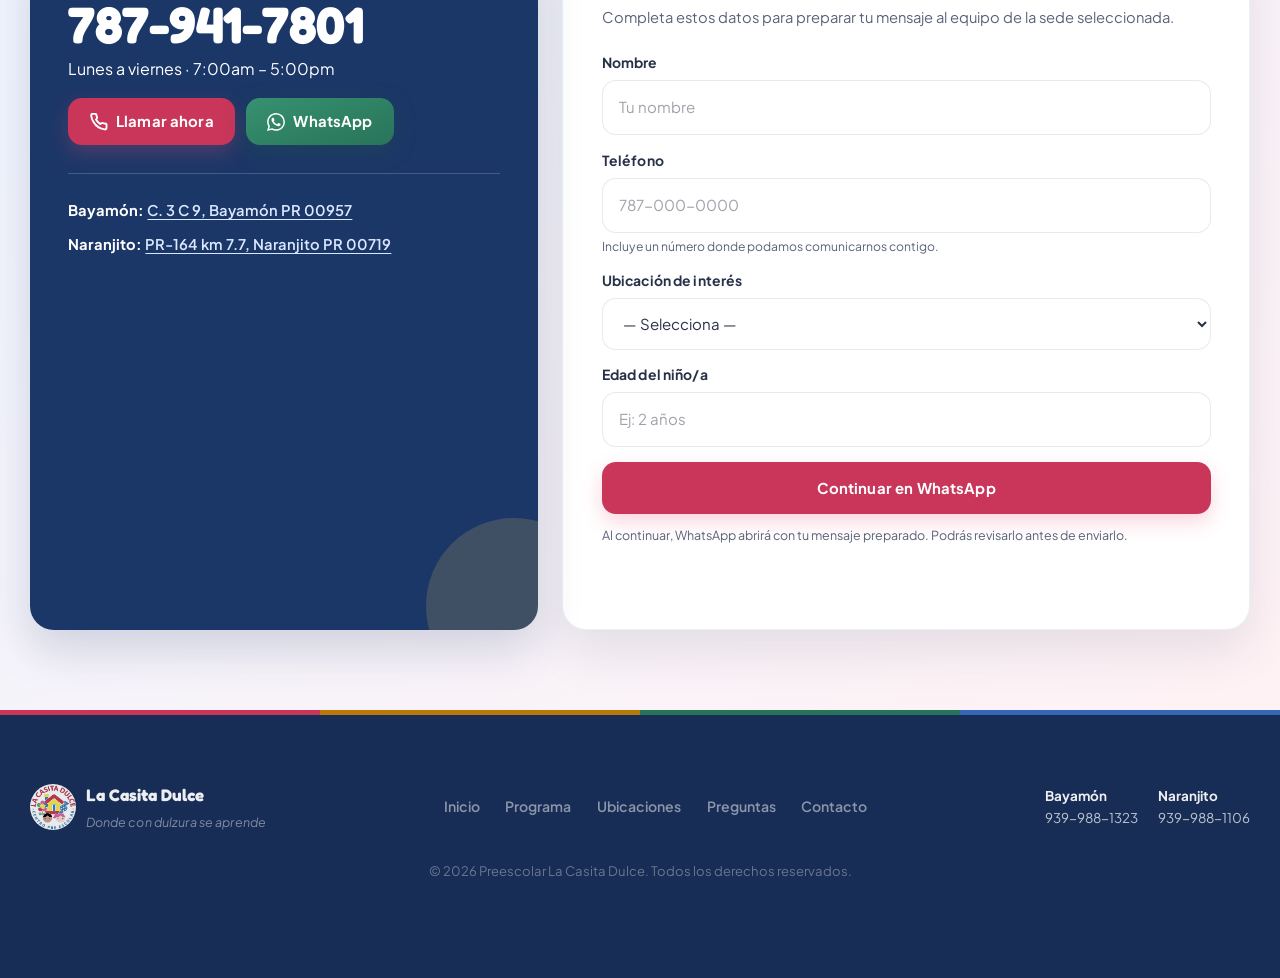
==== commit c9ebec8d: "Redesign preschool landing page and optimize media" ====
--- a/index.html
+++ b/index.html
@@ -12,7 +12,7 @@
     />
     <link rel="canonical" href="https://lacasitadulcepr.com/" />
     <meta name="robots" content="index, follow" />
-    <meta name="theme-color" content="#ef4c8b" />
+    <meta name="theme-color" content="#c9365a" />
 
     <!-- Open Graph -->
     <meta property="og:type" content="website" />
@@ -69,6 +69,8 @@
             "parentOrganization": { "@id": "https://lacasitadulcepr.com/#org" },
             "telephone": "+1-939-988-1323",
             "url": "https://lacasitadulcepr.com/#bayamon",
+            "hasMap": "https://maps.app.goo.gl/ckGXR6st6S3V1Ae36",
+            "image": "https://lacasitadulcepr.com/images/herocasita.png",
             "openingHours": ["Mo-Fr 07:00-14:00", "Mo-Fr 14:00-17:00"],
             "address": {
               "@type": "PostalAddress",
@@ -91,6 +93,8 @@
             "parentOrganization": { "@id": "https://lacasitadulcepr.com/#org" },
             "telephone": "+1-939-988-1106",
             "url": "https://lacasitadulcepr.com/#naranjito",
+            "hasMap": "https://maps.app.goo.gl/JdFhH1vhMzCVps4q7",
+            "image": "https://lacasitadulcepr.com/images/herocasita.png",
             "openingHours": ["Mo-Fr 07:00-14:00", "Mo-Fr 14:00-17:00"],
             "address": {
               "@type": "PostalAddress",
@@ -114,7 +118,7 @@
     <header class="site-header">
       <div class="container nav-wrap">
         <a class="brand" href="#inicio">
-          <img src="images/logocasita.png" alt="Logo La Casita Dulce" width="44" height="44" />
+          <img src="images/logocasita.png" alt="" width="44" height="44" />
           <span>La Casita Dulce</span>
         </a>
         <button class="menu-toggle" type="button" aria-label="Abrir menú" aria-expanded="false" aria-controls="site-nav">
@@ -124,9 +128,9 @@
         <nav id="site-nav" class="site-nav" aria-label="Navegación principal">
           <a href="#inicio">Inicio</a>
           <a href="#programa">Programa</a>
+          <a href="#porque">Por qué elegirnos</a>
           <a href="#sedes">Ubicaciones</a>
-          <a href="#galeria">Galería</a>
-          <a href="#contacto" class="nav-cta">Contacto</a>
+          <a href="#contacto" class="nav-cta">Solicita orientación</a>
         </nav>
       </div>
     </header>
@@ -142,93 +146,305 @@
         </div>
         <div class="container hero-grid">
           <div class="hero-copy">
-            <p class="eyebrow">Preescolar en Bayamón y Naranjito · Más de 30 años educando con amor</p>
-            <h1 id="hero-heading">Centro preescolar y cuido infantil en Bayamón y Naranjito para niños de 6 meses hasta 7 años</h1>
-            <p class="hero-slogan"><em>Donde con dulzura se aprende</em></p>
+            <p class="eyebrow">Cuido y preescolar en Bayamón y Naranjito</p>
+            <h1 id="hero-heading">Un lugar seguro para <span class="hero-highlight">crecer, aprender</span> y sentirse en casa</h1>
+            <p class="hero-slogan"><em>Más de 30 años educando con amor</em></p>
             <p class="hero-desc">
-              Más de 30 años acompañando a familias en Puerto Rico con un centro preescolar y de cuido infantil enfocado en la niñez temprana.
-              Ofrecemos programas para <strong>niños de 6 meses hasta 7 años</strong>, incluyendo pre-k, kinder y cuido extendido disponible.
+              Acompañamos a cada niño con atención cercana, experiencias educativas y un ambiente pensado para su bienestar. Recibimos niños de <strong>6 meses hasta 7 años</strong>, con programas por etapa y cuido extendido disponible.
             </p>
+            <ul class="trust-chips" aria-label="Información destacada">
+              <li>6 meses a 7 años</li>
+              <li>Cuido hasta las 5:00pm</li>
+              <li>Aceptamos ACUDEN</li>
+            </ul>
+            <div class="cta-row">
+              <a class="btn btn-primary" href="#contacto">Habla con nuestro equipo</a>
+              <a class="btn btn-outline" href="#programa">Explora los programas</a>
+            </div>
           </div>
           <div class="hero-img">
+            <video
+              controls
+              playsinline
+              preload="metadata"
+              poster="images/herocasita.png"
+              aria-label="Video institucional de Preescolar La Casita Dulce en Naranjito"
+              aria-describedby="hero-video-caption"
+            >
+              <source src="Video/naranjito-preescolar-720p.m4v" type="video/mp4" />
+              Tu navegador no puede reproducir este video.
+              <a href="Video/naranjito-preescolar-720p.m4v">Abrir el video institucional</a>.
+            </video>
+            <p id="hero-video-caption" class="hero-video-caption">Conoce nuestras instalaciones, actividades y el ambiente de La Casita Dulce en Naranjito.</p>
+          </div>
+        </div>
+      </section>
+
+      <!-- 2. POR QUÉ LA CASITA DULCE -->
+      <section class="section section-muted" id="porque" aria-labelledby="porque-heading">
+        <div class="container">
+          <p class="eyebrow">Quiénes somos</p>
+          <h2 id="porque-heading">Más de 30 años cuidando y educando con dulzura</h2>
+          <p class="section-desc">La Casita Dulce nació con una misión clara: crear un espacio donde cada niño se sienta seguro, amado y listo para aprender. Hoy seguimos acompañando a las familias con estructura, comunicación cercana y atención a las necesidades de cada etapa.</p>
+          <p class="trust-stat" aria-label="Más de 30 años acompañando a familias en Puerto Rico">
+            <strong>30+</strong>
+            <span>años acompañando a familias en Puerto Rico</span>
+          </p>
+          <div class="trust-photo">
             <img
-              src="images/nina-experimento-01.png"
-              alt="Niña en actividad de ciencias en Preescolar La Casita Dulce"
-              width="3413"
-              height="5120"
-              loading="eager"
-              fetchpriority="high"
+              src="images/optimized/ninos-field-day-800.webp"
+              srcset="images/optimized/ninos-field-day-480.webp 480w, images/optimized/ninos-field-day-800.webp 800w"
+              sizes="(min-width: 900px) 38vw, 100vw"
+              width="800"
+              height="534"
+              alt="Niños participando en una actividad al aire libre en La Casita Dulce"
+              loading="lazy"
+              decoding="async"
             />
           </div>
-        </div>
-      </section>
-
-      <!-- 1a. LITTLE ALIENS SUMMER CAMP -->
-      <section class="section section-muted summer-camp-section" id="campamento" aria-labelledby="campamento-heading">
+          <div class="features-grid">
+            <article class="feature-card">
+              <div class="feature-icon" aria-hidden="true">
+                <svg width="22" height="22" viewBox="0 0 24 24" fill="none" stroke="currentColor" stroke-width="2" stroke-linecap="round" stroke-linejoin="round"><path d="M12 22s8-4 8-10V5l-8-3-8 3v7c0 6 8 10 8 10z"/></svg>
+              </div>
+              <h3>Ambiente seguro y supervisado</h3>
+              <p>Contamos con cámaras de seguridad, sistema de intercomunicación, alarma y una planta física diseñada para niños. Nuestras maestras supervisan a los niños en todo momento y aplicamos todos los protocolos de manejo de emergencias.</p>
+            </article>
+            <article class="feature-card">
+              <div class="feature-icon" aria-hidden="true">
+                <svg width="22" height="22" viewBox="0 0 24 24" fill="none" stroke="currentColor" stroke-width="2" stroke-linecap="round" stroke-linejoin="round"><rect x="3" y="4" width="18" height="18" rx="2" ry="2"/><line x1="16" y1="2" x2="16" y2="6"/><line x1="8" y1="2" x2="8" y2="6"/><line x1="3" y1="10" x2="21" y2="10"/></svg>
+              </div>
+              <h3>Rutina diaria estructurada</h3>
+              <p>Los niños crecen mejor con horarios predecibles. Combinamos juego activo, aprendizaje y descanso en una rutina que les da seguridad y confianza.</p>
+            </article>
+            <article class="feature-card">
+              <div class="feature-icon" aria-hidden="true">
+                <svg width="22" height="22" viewBox="0 0 24 24" fill="none" stroke="currentColor" stroke-width="2" stroke-linecap="round" stroke-linejoin="round"><path d="M17 21v-2a4 4 0 0 0-4-4H5a4 4 0 0 0-4 4v2"/><circle cx="9" cy="7" r="4"/><path d="M23 21v-2a4 4 0 0 0-3-3.87"/><path d="M16 3.13a4 4 0 0 1 0 7.75"/></svg>
+              </div>
+              <h3>Equipo multidisciplinario</h3>
+              <p>Contamos con psicólogos infantiles y trabajadores sociales para apoyar el bienestar emocional y el desarrollo integral de cada niño.</p>
+            </article>
+            <article class="feature-card">
+              <div class="feature-icon" aria-hidden="true">
+                <svg width="22" height="22" viewBox="0 0 24 24" fill="none" stroke="currentColor" stroke-width="2" stroke-linecap="round" stroke-linejoin="round"><path d="M21 15a2 2 0 0 1-2 2H7l-4 4V5a2 2 0 0 1 2-2h14a2 2 0 0 1 2 2z"/></svg>
+              </div>
+              <h3>Comunicación con las familias</h3>
+              <p>Siempre accesibles a través de nuestra plataforma digital y WhatsApp. Fomentamos una relación cercana con talleres y actividades en familia, creando un entorno de confianza y apoyo en el proceso educativo de cada hijo.</p>
+            </article>
+            <article class="feature-card">
+              <div class="feature-icon" aria-hidden="true">
+                <svg width="22" height="22" viewBox="0 0 24 24" fill="none" stroke="currentColor" stroke-width="2" stroke-linecap="round" stroke-linejoin="round"><path d="M12 2a10 10 0 1 0 0 20 10 10 0 0 0 0-20z"/><path d="M12 8v4l3 3"/></svg>
+              </div>
+              <h3>Desarrollo integral temprano</h3>
+              <p>Nos especializamos en identificar y estimular todas las áreas del desarrollo — cognitiva, emocional, social y motora — desde la primera infancia, cuando el impacto es mayor.</p>
+            </article>
+            <article class="feature-card">
+              <div class="feature-icon" aria-hidden="true">
+                <svg width="22" height="22" viewBox="0 0 24 24" fill="none" stroke="currentColor" stroke-width="2" stroke-linecap="round" stroke-linejoin="round"><circle cx="12" cy="12" r="10"/><path d="M8 14s1.5 2 4 2 4-2 4-2"/><line x1="9" y1="9" x2="9.01" y2="9"/><line x1="15" y1="9" x2="15.01" y2="9"/></svg>
+              </div>
+              <h3>Salón sensorial</h3>
+              <p>Contamos con un espacio sensorial diseñado para estimular los sentidos, regular emociones y apoyar a niños con necesidades de integración sensorial.</p>
+            </article>
+          </div>
+        </div>
+      </section>
+
+      <!-- 3. PROGRAMA POR EDADES -->
+      <section class="section" id="programa" aria-labelledby="programa-heading">
         <div class="container">
-          <div class="summer-grid">
-            <div class="summer-media">
-              <img
-                src="images/campamento.png"
-                alt="Campamento de verano para niños en Naranjito Puerto Rico"
-                width="787"
-                height="983"
-                loading="lazy"
-              />
-            </div>
-            <div class="summer-copy">
-              <p class="eyebrow">Campamento de verano</p>
-              <h2 id="campamento-heading" class="section-title">Little Aliens Summer Camp en Puerto Rico</h2>
-              <p class="section-desc">Campamento de verano para niños en Bayamón y Naranjito lleno de aprendizaje, juegos y experiencias inolvidables.</p>
-              <p>Este verano llega nuestro Little Aliens Summer Camp, un campamento diseñado para que los niños aprendan, jueguen y desarrollen nuevas habilidades en un ambiente seguro y divertido.</p>
-              <p>Actividades creativas, juegos sensoriales y dinámicas adaptadas a cada edad.</p>
-
-              <p class="summer-label"><strong>Centros disponibles:</strong></p>
-              <ul class="summer-points">
-                <li><strong>Bayamón:</strong> cupos limitados</li>
-                <li><strong>Naranjito:</strong> matrícula abierta</li>
+          <h2 id="programa-heading">Programa por edades</h2>
+          <p class="section-desc">
+            Horario regular <strong>7:00am – 2:00pm</strong> · Cuido extendido opcional <strong>hasta 5:00pm</strong><br>
+            Cada grupo tiene su propio enfoque, pensado para acompañar el desarrollo natural de tu hijo.
+          </p>
+          <div class="ages-grid">
+            <article class="age-card">
+              <div class="age-badge">6 meses – 2 años</div>
+              <h3>Bebés y caminadores</h3>
+              <p>Un espacio calmado y lleno de amor para los más pequeños. Rutinas de sueño, alimentación, estimulación sensorial y atención personalizada uno a uno.</p>
+            </article>
+            <article class="age-card">
+              <div class="age-badge">3–4 años</div>
+              <h3>Pre-Pre</h3>
+              <p>Un momento crucial para el lenguaje y la socialización. Fomentamos la creatividad, la motricidad y los primeros vínculos de amistad.</p>
+            </article>
+            <article class="age-card">
+              <div class="age-badge">4–5 años</div>
+              <h3>Pre-kinder</h3>
+              <p>La puerta de entrada al mundo académico. Letras, números y actividades diseñadas para que la escuela sea el siguiente paso natural.</p>
+            </article>
+            <article class="age-card">
+              <div class="age-badge">5–7 años</div>
+              <h3>Kinder</h3>
+              <p>Los acompañamos hasta el final. Refuerzo académico, hábitos de estudio y el apoyo emocional para una transición escolar segura y confiada.</p>
+            </article>
+          </div>
+        </div>
+      </section>
+
+      <!-- 4. ACTIVIDADES EXTRACURRICULARES -->
+      <section class="section section-muted" id="extracurriculares" aria-labelledby="extra-heading">
+        <div class="container">
+          <p class="eyebrow">Más allá del salón</p>
+          <h2 id="extra-heading">Actividades extracurriculares</h2>
+          <p class="section-desc">Complementamos el desarrollo integral de cada niño con experiencias que van más allá del currículo — divertidas, enriquecedoras y diseñadas para que brillen.</p>
+          <div class="extra-grid">
+            <article class="extra-card">
+              <div class="extra-img-wrap">
+                <img src="images/optimized/nina-sonriendo-02-480.webp" srcset="images/optimized/nina-sonriendo-02-480.webp 480w, images/optimized/nina-sonriendo-02-720.webp 720w" sizes="(min-width: 640px) 31vw, 92vw" width="480" height="721" alt="Niña en clases de ballet en La Casita Dulce" loading="lazy" decoding="async" />
+              </div>
+              <div class="extra-body">
+                <div class="extra-icon" aria-hidden="true">
+                  <svg width="22" height="22" viewBox="0 0 24 24" fill="none" stroke="currentColor" stroke-width="2" stroke-linecap="round" stroke-linejoin="round"><path d="M9 18V5l12-2v13"/><circle cx="6" cy="18" r="3"/><circle cx="18" cy="16" r="3"/></svg>
+                </div>
+                <h3>Ballet</h3>
+                <p>Clases de ballet que desarrollan coordinación, disciplina, expresión corporal y confianza en sí mismos desde temprana edad.</p>
+              </div>
+            </article>
+            <article class="extra-card">
+              <div class="extra-img-wrap">
+                <img src="images/optimized/Actividad-navidad-grupo-480.webp" srcset="images/optimized/Actividad-navidad-grupo-480.webp 480w, images/optimized/Actividad-navidad-grupo-720.webp 720w" sizes="(min-width: 640px) 31vw, 92vw" width="480" height="320" alt="Celebración navideña en grupo en La Casita Dulce" loading="lazy" decoding="async" />
+              </div>
+              <div class="extra-body">
+                <div class="extra-icon" aria-hidden="true">
+                  <svg width="22" height="22" viewBox="0 0 24 24" fill="none" stroke="currentColor" stroke-width="2" stroke-linecap="round" stroke-linejoin="round"><path d="M12 2l3.09 6.26L22 9.27l-5 4.87 1.18 6.88L12 17.77l-6.18 3.25L7 14.14 2 9.27l6.91-1.01L12 2z"/></svg>
+                </div>
+                <h3>Eventos temáticos</h3>
+                <p>Celebraciones y actividades especiales a lo largo del año que crean memorias, refuerzan el aprendizaje y fortalecen el sentido de comunidad.</p>
+              </div>
+            </article>
+            <article class="extra-card">
+              <div class="extra-img-wrap">
+                <img src="images/optimized/nino-jugando-01-480.webp" srcset="images/optimized/nino-jugando-01-480.webp 480w, images/optimized/nino-jugando-01-720.webp 720w" sizes="(min-width: 640px) 31vw, 92vw" width="480" height="507" alt="Niño jugando en La Casita Dulce" loading="lazy" decoding="async" />
+              </div>
+              <div class="extra-body">
+                <div class="extra-icon" aria-hidden="true">
+                  <svg width="22" height="22" viewBox="0 0 24 24" fill="none" stroke="currentColor" stroke-width="2" stroke-linecap="round" stroke-linejoin="round"><path d="M2 3h6a4 4 0 0 1 4 4v14a3 3 0 0 0-3-3H2z"/><path d="M22 3h-6a4 4 0 0 0-4 4v14a3 3 0 0 1 3-3h7z"/></svg>
+                </div>
+                <h3>Talleres de aprendizaje</h3>
+                <p>Talleres creativos y prácticos que refuerzan destrezas académicas de forma dinámica y divertida, complementando el desarrollo integral de cada niño.</p>
+              </div>
+            </article>
+          </div>
+        </div>
+      </section>
+
+      <!-- 5. NUESTRAS SEDES -->
+      <section class="section section-muted" id="sedes" aria-labelledby="sedes-heading">
+        <div class="container">
+          <h2 id="sedes-heading">Nuestras ubicaciones</h2>
+          <p class="section-desc">Dos centros preescolares en Puerto Rico para familias que buscan preescolar en Bayamón o preescolar en Naranjito, con el mismo compromiso en aprendizaje, seguridad y cuido infantil.</p>
+          <div class="locations-grid">
+
+            <!-- Bayamón -->
+            <article class="location-card" id="bayamon">
+              <div class="location-header">
+                <h3>Centro preescolar en Bayamón</h3>
+                <span class="location-tag">PR 00957</span>
+              </div>
+              <address class="location-address">
+                C. 3 C 9, Bayamón, Puerto Rico 00957
+              </address>
+              <ul class="location-details">
+                <li><strong>Horario:</strong> Lunes a viernes, 7:00am – 2:00pm</li>
+                <li><strong>Cuido extendido:</strong> opcional hasta 5:00pm</li>
+                <li><strong>Servicio:</strong> preescolar y cuido en Bayamón para niños de 6 meses hasta 7 años</li>
               </ul>
-
-              <p class="summer-label"><strong>Fechas:</strong></p>
-              <ul class="summer-points">
-                <li><strong>Junio:</strong> 1 de junio – 26 de junio</li>
-                <li><strong>Julio:</strong> 29 de junio – 24 de julio</li>
-              </ul>
-
-              <div class="cta-row">
+              <div class="location-ctas">
                 <a
-                  class="btn btn-whatsapp"
-                  href="https://wa.me/19399881106?text=Hola%2C%20quiero%20reservar%20espacio%20en%20Little%20Aliens%20Summer%20Camp%20en%20Naranjito."
+                  href="https://maps.app.goo.gl/ckGXR6st6S3V1Ae36"
                   target="_blank"
                   rel="noopener noreferrer"
+                  class="btn btn-outline"
                 >
-                  Reservar en Naranjito
+                  Ver en Google Maps
+                </a>
+                <a href="tel:+19399881323" class="btn btn-primary btn-sm">
+                  <svg aria-hidden="true" width="16" height="16" viewBox="0 0 24 24" fill="none" stroke="currentColor" stroke-width="2.5" stroke-linecap="round" stroke-linejoin="round"><path d="M22 16.92v3a2 2 0 0 1-2.18 2 19.79 19.79 0 0 1-8.63-3.07A19.5 19.5 0 0 1 4.69 12 19.79 19.79 0 0 1 1.61 3.39 2 2 0 0 1 3.6 1h3a2 2 0 0 1 2 1.72 12.84 12.84 0 0 0 .7 2.81 2 2 0 0 1-.45 2.11L7.91 8.77a16 16 0 0 0 6.06 6.06l.99-.99a2 2 0 0 1 2.11-.45 12.84 12.84 0 0 0 2.81.7A2 2 0 0 1 22 16.92z"/></svg>
+                  Llamar Bayamón
                 </a>
                 <a
-                  class="btn btn-outline"
-                  href="https://wa.me/19399881323?text=Hola%2C%20quiero%20ver%20disponibilidad%20de%20Little%20Aliens%20Summer%20Camp%20en%20Bayam%C3%B3n."
+                  href="https://wa.me/19399881323?text=Hola%2C%20deseo%20información%20y%20tour%20en%20el%20centro%20de%20Bayamón."
                   target="_blank"
                   rel="noopener noreferrer"
+                  class="btn btn-whatsapp btn-sm"
                 >
-                  Ver disponibilidad en Bayamón
-                </a>
-              </div>
-            </div>
-          </div>
-        </div>
-      </section>
-
-      <!-- 1aa. AYUDAS ACUDEN -->
+                  WhatsApp Bayamón
+                </a>
+              </div>
+            </article>
+
+            <!-- Naranjito -->
+            <article class="location-card" id="naranjito">
+              <div class="location-header">
+                <h3>Centro preescolar en Naranjito</h3>
+                <span class="location-tag">PR 00719</span>
+              </div>
+              <address class="location-address">
+                PR-164 km 7.7, Naranjito, Puerto Rico 00719
+              </address>
+              <ul class="location-details">
+                <li><strong>Horario:</strong> Lunes a viernes, 7:00am – 2:00pm</li>
+                <li><strong>Cuido extendido:</strong> opcional hasta 5:00pm</li>
+                <li><strong>Servicio:</strong> preescolar y cuido en Naranjito para niños de 6 meses hasta 7 años</li>
+              </ul>
+              <div class="location-ctas">
+                <a
+                  href="https://maps.app.goo.gl/JdFhH1vhMzCVps4q7"
+                  target="_blank"
+                  rel="noopener noreferrer"
+                  class="btn btn-outline"
+                >
+                  Ver en Google Maps
+                </a>
+                <a href="tel:+19399881106" class="btn btn-primary btn-sm">
+                  <svg aria-hidden="true" width="16" height="16" viewBox="0 0 24 24" fill="none" stroke="currentColor" stroke-width="2.5" stroke-linecap="round" stroke-linejoin="round"><path d="M22 16.92v3a2 2 0 0 1-2.18 2 19.79 19.79 0 0 1-8.63-3.07A19.5 19.5 0 0 1 4.69 12 19.79 19.79 0 0 1 1.61 3.39 2 2 0 0 1 3.6 1h3a2 2 0 0 1 2 1.72 12.84 12.84 0 0 0 .7 2.81 2 2 0 0 1-.45 2.11L7.91 8.77a16 16 0 0 0 6.06 6.06l.99-.99a2 2 0 0 1 2.11-.45 12.84 12.84 0 0 0 2.81.7A2 2 0 0 1 22 16.92z"/></svg>
+                  Llamar Naranjito
+                </a>
+                <a
+                  href="https://wa.me/19399881106?text=Hola%2C%20deseo%20información%20y%20tour%20en%20el%20centro%20de%20Naranjito."
+                  target="_blank"
+                  rel="noopener noreferrer"
+                  class="btn btn-whatsapp btn-sm"
+                >
+                  WhatsApp Naranjito
+                </a>
+              </div>
+            </article>
+
+          </div>
+        </div>
+      </section>
+
+      <!-- 6. GALERÍA -->
+      <section class="section" id="galeria" aria-labelledby="galeria-heading">
+        <div class="container">
+          <h2 id="galeria-heading">La vida en La Casita Dulce</h2>
+          <p class="section-desc">Cada momento aquí es una historia de aprendizaje, amistad y alegría. Esto es lo que verás cuando visites nuestros centros.</p>
+          <div class="gallery-grid">
+            <img src="images/optimized/nina-sonriendo-01-480.webp" srcset="images/optimized/nina-sonriendo-01-480.webp 480w, images/optimized/nina-sonriendo-01-800.webp 800w" sizes="(min-width: 900px) 31vw, 46vw" width="480" height="721" alt="Niña sonriendo en el preescolar" loading="lazy" decoding="async" />
+            <img src="images/optimized/ninos-field-day-480.webp" srcset="images/optimized/ninos-field-day-480.webp 480w, images/optimized/ninos-field-day-800.webp 800w" sizes="(min-width: 900px) 31vw, 46vw" width="480" height="320" alt="Niños en actividad de Field Day en La Casita Dulce" loading="lazy" decoding="async" />
+            <img src="images/optimized/nino-pintura-02-480.webp" srcset="images/optimized/nino-pintura-02-480.webp 480w, images/optimized/nino-pintura-02-800.webp 800w" sizes="(min-width: 900px) 31vw, 46vw" width="480" height="721" alt="Niño pintando en La Casita Dulce" loading="lazy" decoding="async" />
+            <img src="images/optimized/nina-estudiando-01-480.webp" srcset="images/optimized/nina-estudiando-01-480.webp 480w, images/optimized/nina-estudiando-01-800.webp 800w" sizes="(min-width: 900px) 31vw, 46vw" width="480" height="721" alt="Niña aprendiendo en el salón" loading="lazy" decoding="async" />
+            <img src="images/optimized/nino-jugando-burbuja-closeup-480.webp" srcset="images/optimized/nino-jugando-burbuja-closeup-480.webp 480w, images/optimized/nino-jugando-burbuja-closeup-800.webp 800w" sizes="(min-width: 900px) 31vw, 46vw" width="480" height="320" alt="Niño jugando con burbujas en La Casita Dulce" loading="lazy" decoding="async" />
+            <img src="images/optimized/nina-corazon-01-480.webp" srcset="images/optimized/nina-corazon-01-480.webp 480w, images/optimized/nina-corazon-01-800.webp 800w" sizes="(min-width: 900px) 31vw, 46vw" width="480" height="320" alt="Niña feliz haciendo un corazón" loading="lazy" decoding="async" />
+          </div>
+        </div>
+      </section>
+
+      <!-- 7. AYUDAS ACUDEN -->
       <section class="section" id="acuden" aria-labelledby="acuden-heading">
         <div class="container">
           <div class="location-card acuden-card">
             <div class="acuden-grid">
               <div class="acuden-media">
                 <img
-                  src="images/acuden.png"
+                  src="images/optimized/acuden-640.webp"
+                  srcset="images/optimized/acuden-640.webp 640w, images/optimized/acuden-960.webp 960w"
+                  sizes="(min-width: 900px) 40vw, 92vw"
                   alt="Ayudas ACUDEN para preescolar en Bayamón y Naranjito Puerto Rico"
-                  width="984"
-                  height="634"
+                  width="640"
+                  height="304"
                   loading="lazy"
                 />
               </div>
@@ -250,9 +466,7 @@
                   >
                     Solicitar información
                   </a>
-                  <a class="btn btn-outline" href="tel:+17879417801">
-                    Llamar ahora
-                  </a>
+                  <a class="btn btn-outline" href="tel:+17879417801">Llamar ahora</a>
                 </div>
               </div>
             </div>
@@ -260,270 +474,42 @@
         </div>
       </section>
 
-      <!-- 1b. NUESTRA HISTORIA Y ESENCIA -->
-      <section class="section" id="esencia" aria-labelledby="esencia-heading">
-        <div class="container">
-          <p class="eyebrow">Quiénes somos</p>
-          <h2 id="esencia-heading">Nuestra historia y esencia</h2>
-          <p class="section-desc">La Casita Dulce nació de una convicción simple: que los primeros años de vida merecen el mejor cuidado. Hace más de 30 años echamos raíces en Puerto Rico con esa promesa, y hoy seguimos honrándola cada día.</p>
-          <div class="esencia-grid">
-            <div class="esencia-item">
-              <h3>Raíces de más de 30 años</h3>
-              <p>Comenzamos con una misión clara y seguimos guiándonos por ella: crear un espacio donde los niños se sientan seguros, amados y listos para aprender.</p>
-            </div>
-            <div class="esencia-item">
-              <h3>Cada niño es único</h3>
-              <p>Como flores, todos crecen a su tiempo y a su manera. Por eso nuestro programa se adapta a cada edad, cada personalidad y cada familia.</p>
-            </div>
-            <div class="esencia-item">
-              <h3>Un compromiso que se siente</h3>
-              <p>La confianza que depositan los padres en nosotros es sagrada. Nos mantenemos cerca, comunicados y comprometidos desde el primer día.</p>
-            </div>
-          </div>
-        </div>
-      </section>
-
-      <!-- 2. POR QUÉ LA CASITA DULCE -->
-      <section class="section section-muted" id="porque" aria-labelledby="porque-heading">
-        <div class="container">
-          <h2 id="porque-heading">¿Por qué La Casita Dulce?</h2>
-          <p class="section-desc">Con más de 30 años de experiencia, sabemos que los padres buscan algo más que un cuido: buscan confianza, estructura y amor genuino. Eso es lo que encontrarás aquí.</p>
-          <div class="features-grid">
-            <article class="feature-card">
-              <div class="feature-icon" aria-hidden="true">
-                <svg width="22" height="22" viewBox="0 0 24 24" fill="none" stroke="currentColor" stroke-width="2" stroke-linecap="round" stroke-linejoin="round"><path d="M12 22s8-4 8-10V5l-8-3-8 3v7c0 6 8 10 8 10z"/></svg>
-              </div>
-              <h3>Ambiente seguro y supervisado</h3>
-              <p>Contamos con cámaras de seguridad, sistema de intercomunicación, alarma y una planta física diseñada para niños. Nuestras maestras supervisan a los niños en todo momento y aplicamos todos los protocolos de manejo de emergencias.</p>
-            </article>
-            <article class="feature-card">
-              <div class="feature-icon" aria-hidden="true">
-                <svg width="22" height="22" viewBox="0 0 24 24" fill="none" stroke="currentColor" stroke-width="2" stroke-linecap="round" stroke-linejoin="round"><rect x="3" y="4" width="18" height="18" rx="2" ry="2"/><line x1="16" y1="2" x2="16" y2="6"/><line x1="8" y1="2" x2="8" y2="6"/><line x1="3" y1="10" x2="21" y2="10"/></svg>
-              </div>
-              <h3>Rutina diaria estructurada</h3>
-              <p>Los niños crecen mejor con horarios predecibles. Combinamos juego activo, aprendizaje y descanso en una rutina que les da seguridad y confianza.</p>
-            </article>
-            <article class="feature-card">
-              <div class="feature-icon" aria-hidden="true">
-                <svg width="22" height="22" viewBox="0 0 24 24" fill="none" stroke="currentColor" stroke-width="2" stroke-linecap="round" stroke-linejoin="round"><path d="M17 21v-2a4 4 0 0 0-4-4H5a4 4 0 0 0-4 4v2"/><circle cx="9" cy="7" r="4"/><path d="M23 21v-2a4 4 0 0 0-3-3.87"/><path d="M16 3.13a4 4 0 0 1 0 7.75"/></svg>
-              </div>
-              <h3>Equipo multidisciplinario</h3>
-              <p>Contamos con psicólogos infantiles y trabajadores sociales para apoyar el bienestar emocional y el desarrollo integral de cada niño.</p>
-            </article>
-            <article class="feature-card">
-              <div class="feature-icon" aria-hidden="true">
-                <svg width="22" height="22" viewBox="0 0 24 24" fill="none" stroke="currentColor" stroke-width="2" stroke-linecap="round" stroke-linejoin="round"><path d="M21 15a2 2 0 0 1-2 2H7l-4 4V5a2 2 0 0 1 2-2h14a2 2 0 0 1 2 2z"/></svg>
-              </div>
-              <h3>Comunicación con las familias</h3>
-              <p>Siempre accesibles a través de nuestra plataforma digital y WhatsApp. Fomentamos una relación cercana con talleres y actividades en familia, creando un entorno de confianza y apoyo en el proceso educativo de cada hijo.</p>
-            </article>
-            <article class="feature-card">
-              <div class="feature-icon" aria-hidden="true">
-                <svg width="22" height="22" viewBox="0 0 24 24" fill="none" stroke="currentColor" stroke-width="2" stroke-linecap="round" stroke-linejoin="round"><path d="M12 2a10 10 0 1 0 0 20 10 10 0 0 0 0-20z"/><path d="M12 8v4l3 3"/></svg>
-              </div>
-              <h3>Desarrollo integral temprano</h3>
-              <p>Nos especializamos en identificar y estimular todas las áreas del desarrollo — cognitiva, emocional, social y motora — desde la primera infancia, cuando el impacto es mayor.</p>
-            </article>
-            <article class="feature-card">
-              <div class="feature-icon" aria-hidden="true">
-                <svg width="22" height="22" viewBox="0 0 24 24" fill="none" stroke="currentColor" stroke-width="2" stroke-linecap="round" stroke-linejoin="round"><circle cx="12" cy="12" r="10"/><path d="M8 14s1.5 2 4 2 4-2 4-2"/><line x1="9" y1="9" x2="9.01" y2="9"/><line x1="15" y1="9" x2="15.01" y2="9"/></svg>
-              </div>
-              <h3>Salón sensorial</h3>
-              <p>Contamos con un espacio sensorial diseñado para estimular los sentidos, regular emociones y apoyar a niños con necesidades de integración sensorial.</p>
-            </article>
-          </div>
-        </div>
-      </section>
-
-      <!-- 3. PROGRAMA POR EDADES -->
-      <section class="section" id="programa" aria-labelledby="programa-heading">
-        <div class="container">
-          <h2 id="programa-heading">Programa por edades</h2>
-          <p class="section-desc">
-            Horario regular <strong>7:00am – 2:00pm</strong> · Cuido extendido opcional <strong>hasta 5:00pm</strong><br>
-            Cada grupo tiene su propio enfoque, pensado para acompañar el desarrollo natural de tu hijo.
-          </p>
-          <div class="ages-grid">
-            <article class="age-card">
-              <div class="age-badge" aria-hidden="true">6 meses – 2 años</div>
-              <h3>Bebés y caminadores</h3>
-              <p>Un espacio calmado y lleno de amor para los más pequeños. Rutinas de sueño, alimentación, estimulación sensorial y atención personalizada uno a uno.</p>
-            </article>
-            <article class="age-card">
-              <div class="age-badge" aria-hidden="true">3 - 4 años</div>
-              <h3>Pre-Pre</h3>
-              <p>Un momento crucial para el lenguaje y la socialización. Fomentamos la creatividad, la motricidad y los primeros vínculos de amistad.</p>
-            </article>
-            <article class="age-card">
-              <div class="age-badge" aria-hidden="true">4–5 años</div>
-              <h3>Pre-kinder</h3>
-              <p>La puerta de entrada al mundo académico. Letras, números y actividades diseñadas para que la escuela sea el siguiente paso natural.</p>
-            </article>
-            <article class="age-card">
-              <div class="age-badge" aria-hidden="true">5–7 años</div>
-              <h3>Kinder</h3>
-              <p>Los acompañamos hasta el final. Refuerzo académico, hábitos de estudio y el apoyo emocional para una transición escolar segura y confiada.</p>
-            </article>
-          </div>
-        </div>
-      </section>
-
-      <!-- 3b. ACTIVIDADES EXTRACURRICULARES -->
-      <section class="section section-muted" id="extracurriculares" aria-labelledby="extra-heading">
-        <div class="container">
-          <p class="eyebrow">Más allá del salón</p>
-          <h2 id="extra-heading">Actividades extracurriculares</h2>
-          <p class="section-desc">Complementamos el desarrollo integral de cada niño con experiencias que van más allá del currículo — divertidas, enriquecedoras y diseñadas para que brillen.</p>
-          <div class="extra-grid">
-            <article class="extra-card">
-              <div class="extra-img-wrap">
-                <img src="images/nina-sonriendo-02.png" alt="Niña en clases de ballet en La Casita Dulce" loading="lazy" />
-              </div>
-              <div class="extra-body">
-                <div class="extra-icon" aria-hidden="true">
-                  <svg width="22" height="22" viewBox="0 0 24 24" fill="none" stroke="currentColor" stroke-width="2" stroke-linecap="round" stroke-linejoin="round"><path d="M9 18V5l12-2v13"/><circle cx="6" cy="18" r="3"/><circle cx="18" cy="16" r="3"/></svg>
-                </div>
-                <h3>Ballet</h3>
-                <p>Clases de ballet que desarrollan coordinación, disciplina, expresión corporal y confianza en sí mismos desde temprana edad.</p>
-              </div>
-            </article>
-            <article class="extra-card">
-              <div class="extra-img-wrap">
-                <img src="images/santaclaus.png" alt="Celebración con Santa Claus en La Casita Dulce" loading="lazy" />
-              </div>
-              <div class="extra-body">
-                <div class="extra-icon" aria-hidden="true">
-                  <svg width="22" height="22" viewBox="0 0 24 24" fill="none" stroke="currentColor" stroke-width="2" stroke-linecap="round" stroke-linejoin="round"><path d="M12 2l3.09 6.26L22 9.27l-5 4.87 1.18 6.88L12 17.77l-6.18 3.25L7 14.14 2 9.27l6.91-1.01L12 2z"/></svg>
-                </div>
-                <h3>Eventos temáticos</h3>
-                <p>Celebraciones y actividades especiales a lo largo del año que crean memorias, refuerzan el aprendizaje y fortalecen el sentido de comunidad.</p>
-              </div>
-            </article>
-            <article class="extra-card">
-              <div class="extra-img-wrap">
-                <img src="images/nino-jugando-01.png" alt="Niño jugando en La Casita Dulce" loading="lazy" />
-              </div>
-              <div class="extra-body">
-                <div class="extra-icon" aria-hidden="true">
-                  <svg width="22" height="22" viewBox="0 0 24 24" fill="none" stroke="currentColor" stroke-width="2" stroke-linecap="round" stroke-linejoin="round"><path d="M2 3h6a4 4 0 0 1 4 4v14a3 3 0 0 0-3-3H2z"/><path d="M22 3h-6a4 4 0 0 0-4 4v14a3 3 0 0 1 3-3h7z"/></svg>
-                </div>
-                <h3>Talleres de aprendizaje</h3>
-                <p>Talleres creativos y prácticos que refuerzan destrezas académicas de forma dinámica y divertida, complementando el desarrollo integral de cada niño.</p>
-              </div>
-            </article>
-          </div>
-        </div>
-      </section>
-
-      <!-- 4. NUESTRAS SEDES -->
-      <section class="section section-muted" id="sedes" aria-labelledby="sedes-heading">
-        <div class="container">
-          <h2 id="sedes-heading">Nuestras ubicaciones</h2>
-          <p class="section-desc">Dos centros preescolares en Puerto Rico para familias que buscan preescolar en Bayamón o preescolar en Naranjito, con el mismo compromiso en aprendizaje, seguridad y cuido infantil.</p>
-          <div class="locations-grid">
-
-            <!-- Bayamón -->
-            <article class="location-card" id="bayamon">
-              <div class="location-header">
-                <h3>Centro preescolar en Bayamón</h3>
-                <span class="location-tag">PR 00957</span>
-              </div>
-              <address class="location-address">
-                C. 3 C 9, Bayamón, Puerto Rico 00957
-              </address>
-              <ul class="location-details">
-                <li><strong>Horario:</strong> Lunes a viernes, 7:00am – 2:00pm</li>
-                <li><strong>Cuido extendido:</strong> opcional hasta 5:00pm</li>
-                <li><strong>Servicio:</strong> preescolar y cuido en Bayamón para niños de 6 meses hasta 7 años</li>
-              </ul>
-              <div class="location-ctas">
-                <a
-                  href="https://maps.app.goo.gl/ckGXR6st6S3V1Ae36"
-                  target="_blank"
-                  rel="noopener noreferrer"
-                  class="btn btn-outline"
-                >
-                  Ver en Google Maps
-                </a>
-                <a href="tel:+19399881323" class="btn btn-primary btn-sm">
-                  <svg aria-hidden="true" width="16" height="16" viewBox="0 0 24 24" fill="none" stroke="currentColor" stroke-width="2.5" stroke-linecap="round" stroke-linejoin="round"><path d="M22 16.92v3a2 2 0 0 1-2.18 2 19.79 19.79 0 0 1-8.63-3.07A19.5 19.5 0 0 1 4.69 12 19.79 19.79 0 0 1 1.61 3.39 2 2 0 0 1 3.6 1h3a2 2 0 0 1 2 1.72 12.84 12.84 0 0 0 .7 2.81 2 2 0 0 1-.45 2.11L7.91 8.77a16 16 0 0 0 6.06 6.06l.99-.99a2 2 0 0 1 2.11-.45 12.84 12.84 0 0 0 2.81.7A2 2 0 0 1 22 16.92z"/></svg>
-                  Llamar Bayamón
-                </a>
-                <a
-                  href="https://wa.me/19399881323?text=Hola%2C%20deseo%20información%20y%20tour%20en%20el%20centro%20de%20Bayamón."
-                  target="_blank"
-                  rel="noopener noreferrer"
-                  class="btn btn-whatsapp btn-sm"
-                >
-                  WhatsApp Bayamón
-                </a>
-              </div>
-            </article>
-
-            <!-- Naranjito -->
-            <article class="location-card" id="naranjito">
-              <div class="location-header">
-                <h3>Centro preescolar en Naranjito</h3>
-                <span class="location-tag">PR 00719</span>
-              </div>
-              <address class="location-address">
-                PR-164 km 7.7, Naranjito, Puerto Rico 00719
-              </address>
-              <ul class="location-details">
-                <li><strong>Horario:</strong> Lunes a viernes, 7:00am – 2:00pm</li>
-                <li><strong>Cuido extendido:</strong> opcional hasta 5:00pm</li>
-                <li><strong>Servicio:</strong> preescolar y cuido en Naranjito para niños de 6 meses hasta 7 años</li>
-              </ul>
-              <div class="location-ctas">
-                <a
-                  href="https://maps.app.goo.gl/JdFhH1vhMzCVps4q7"
-                  target="_blank"
-                  rel="noopener noreferrer"
-                  class="btn btn-outline"
-                >
-                  Ver en Google Maps
-                </a>
-                <a href="tel:+19399881106" class="btn btn-primary btn-sm">
-                  <svg aria-hidden="true" width="16" height="16" viewBox="0 0 24 24" fill="none" stroke="currentColor" stroke-width="2.5" stroke-linecap="round" stroke-linejoin="round"><path d="M22 16.92v3a2 2 0 0 1-2.18 2 19.79 19.79 0 0 1-8.63-3.07A19.5 19.5 0 0 1 4.69 12 19.79 19.79 0 0 1 1.61 3.39 2 2 0 0 1 3.6 1h3a2 2 0 0 1 2 1.72 12.84 12.84 0 0 0 .7 2.81 2 2 0 0 1-.45 2.11L7.91 8.77a16 16 0 0 0 6.06 6.06l.99-.99a2 2 0 0 1 2.11-.45 12.84 12.84 0 0 0 2.81.7A2 2 0 0 1 22 16.92z"/></svg>
-                  Llamar Naranjito
-                </a>
-                <a
-                  href="https://wa.me/19399881106?text=Hola%2C%20deseo%20información%20y%20tour%20en%20el%20centro%20de%20Naranjito."
-                  target="_blank"
-                  rel="noopener noreferrer"
-                  class="btn btn-whatsapp btn-sm"
-                >
-                  WhatsApp Naranjito
-                </a>
-              </div>
-            </article>
-
-          </div>
-        </div>
-      </section>
-
-      <!-- 5. GALERÍA -->
-      <section class="section" id="galeria" aria-labelledby="galeria-heading">
-        <div class="container">
-          <h2 id="galeria-heading">La vida en La Casita Dulce</h2>
-          <p class="section-desc">Cada momento aquí es una historia de aprendizaje, amistad y alegría. Esto es lo que verás cuando visites nuestros centros.</p>
-          <div class="gallery-grid">
-            <img src="images/nina-sonriendo-01.png" alt="Niña sonriendo en el preescolar" loading="lazy" />
-            <img src="images/ninos-field-day.png" alt="Niños en actividad de Field Day en La Casita Dulce" loading="lazy" />
-            <img src="images/nino-pintura-02.png" alt="Niño pintando en La Casita Dulce" loading="lazy" />
-            <img src="images/nina-estudiando-01.png" alt="Niña aprendiendo en el salón" loading="lazy" />
-            <img src="images/nino-jugando-burbuja-closeup.png" alt="Niño jugando con burbujas en La Casita Dulce" loading="lazy" />
-            <img src="images/nina-corazon-01.png" alt="Niña feliz haciendo un corazón" loading="lazy" />
-          </div>
-        </div>
-      </section>
-
-      <!-- 6. CONTACTO / CTA FINAL -->
+      <!-- 8. PREGUNTAS FRECUENTES -->
+      <section class="section section-muted" id="preguntas" aria-labelledby="preguntas-heading">
+        <div class="container faq-wrap">
+          <p class="eyebrow">Información para familias</p>
+          <h2 id="preguntas-heading">Preguntas frecuentes</h2>
+          <div class="faq-list">
+            <details>
+              <summary>¿Qué edades reciben?</summary>
+              <p>Recibimos niños desde los 6 meses hasta los 7 años, con grupos y actividades adaptados a cada etapa.</p>
+            </details>
+            <details>
+              <summary>¿Cuál es el horario?</summary>
+              <p>El horario regular es de lunes a viernes, de 7:00am a 2:00pm. El cuido extendido es opcional hasta las 5:00pm.</p>
+            </details>
+            <details>
+              <summary>¿Aceptan ayudas de ACUDEN?</summary>
+              <p>Sí. Orientamos a las familias sobre el Programa Child Care de ACUDEN y la disponibilidad en nuestras sedes.</p>
+            </details>
+            <details>
+              <summary>¿Cómo puedo conocer el centro?</summary>
+              <p>Puedes seleccionar tu sede en el formulario, escribir por WhatsApp o llamar directamente para solicitar orientación y coordinar una visita.</p>
+            </details>
+            <details>
+              <summary>¿Dónde están ubicados?</summary>
+              <p>Tenemos centros en Bayamón, en C. 3 C 9, y en Naranjito, en PR-164 km 7.7.</p>
+            </details>
+          </div>
+        </div>
+      </section>
+
+      <!-- 9. CONTACTO / CTA FINAL -->
       <section class="section section-contact" id="contacto" aria-labelledby="contacto-heading">
         <div class="container">
-          <h2 id="contacto-heading">Da el primer paso — agenda tu tour hoy</h2>
+          <h2 id="contacto-heading">Conversemos sobre el mejor programa para tu hijo</h2>
           <p class="section-desc">
-            El tour es gratis, sin compromiso y a tu ritmo. Visita nuestro centro, conoce al equipo y siente la diferencia. Los cupos son limitados — te esperamos.
+            Selecciona la sede que te interesa y nuestro equipo te orientará por WhatsApp. También puedes llamar o coordinar una visita para conocer el centro.
           </p>
 
           <div class="contact-grid">
@@ -569,16 +555,17 @@
 
             <!-- Formulario WhatsApp -->
             <div class="contact-form-wrap">
-              <h3>¿Tienes preguntas? Escríbenos</h3>
-              <p>Cuéntanos sobre tu hijo y te orientamos personalmente.</p>
-              <form class="js-whatsapp-form" data-form-context="información y tour" novalidate>
+              <h3>Solicita orientación</h3>
+              <p>Completa estos datos para preparar tu mensaje al equipo de la sede seleccionada.</p>
+              <form class="js-whatsapp-form" data-form-context="información sobre sus programas" novalidate>
                 <div class="field">
                   <label for="nombre">Nombre</label>
                   <input type="text" id="nombre" name="nombre" placeholder="Tu nombre" required autocomplete="name" />
                 </div>
                 <div class="field">
                   <label for="telefono">Teléfono</label>
-                  <input type="tel" id="telefono" name="telefono" placeholder="787-000-0000" required autocomplete="tel" />
+                  <input type="tel" id="telefono" name="telefono" placeholder="787-000-0000" required autocomplete="tel" inputmode="tel" minlength="10" aria-describedby="telefono-ayuda" />
+                  <small id="telefono-ayuda" class="field-help">Incluye un número donde podamos comunicarnos contigo.</small>
                 </div>
                 <div class="field">
                   <label for="ubicacion">Ubicación de interés</label>
@@ -593,12 +580,14 @@
                   <label for="edad">Edad del niño/a</label>
                   <input type="text" id="edad" name="edad" placeholder="Ej: 2 años" />
                 </div>
-                <button class="btn btn-primary" type="submit">Enviar por WhatsApp</button>
+                <button class="btn btn-primary" type="submit" aria-describedby="whatsapp-aviso">Continuar en WhatsApp</button>
+                <p id="whatsapp-aviso" class="form-privacy">Al continuar, WhatsApp abrirá con tu mensaje preparado. Podrás revisarlo antes de enviarlo.</p>
                 <p class="form-feedback" aria-live="polite"></p>
                 <a class="btn btn-whatsapp whatsapp-result hidden" href="#" target="_blank" rel="noopener noreferrer">
                   Abrir WhatsApp →
                 </a>
               </form>
+              <noscript><p class="noscript-note">Para usar este formulario necesitas JavaScript. También puedes llamar al <a href="tel:+17879417801">787-941-7801</a>.</p></noscript>
             </div>
           </div>
         </div>
@@ -610,7 +599,7 @@
     <footer class="site-footer">
       <div class="container footer-inner">
         <div class="footer-brand">
-          <img src="images/logocasita.png" alt="Logo La Casita Dulce" width="36" height="36" />
+          <img src="images/logocasita.png" alt="" width="36" height="36" />
           <div>
             <span>La Casita Dulce</span>
             <em class="footer-slogan">Donde con dulzura se aprende</em>
@@ -620,8 +609,13 @@
           <a href="#inicio">Inicio</a>
           <a href="#programa">Programa</a>
           <a href="#sedes">Ubicaciones</a>
+          <a href="#preguntas">Preguntas</a>
           <a href="#contacto">Contacto</a>
         </nav>
+        <div class="footer-locations" aria-label="Teléfonos por ubicación">
+          <p><strong>Bayamón</strong> <a href="tel:+19399881323">939-988-1323</a></p>
+          <p><strong>Naranjito</strong> <a href="tel:+19399881106">939-988-1106</a></p>
+        </div>
         <p class="footer-copy">© <span id="year"></span> Preescolar La Casita Dulce. Todos los derechos reservados.</p>
       </div>
     </footer>
--- a/css/styles.css
+++ b/css/styles.css
@@ -9,55 +9,55 @@
    ========================================================================== */
 :root {
   /* Rojo brillante — color principal */
-  --coral:        #E8253A;
-  --coral-mid:    #F04D5E;
-  --coral-light:  #FDEAEC;
-  --coral-pale:   #FFF4F5;
+  --coral:        #C9365A;
+  --coral-mid:    #DA5573;
+  --coral-light:  #FFE8EE;
+  --coral-pale:   #FFF6F8;
 
   /* Verde bosque — confianza, WhatsApp (sin cambios) */
-  --forest:       #28593F;
-  --forest-mid:   #3B7558;
-  --forest-light: #E0EDE6;
+  --forest:       #28745A;
+  --forest-mid:   #379170;
+  --forest-light: #E5F5EE;
 
   /* Amarillo — del logo */
-  --honey:        #C98B08;
-  --honey-light:  #FEF5D4;
+  --honey:        #B97908;
+  --honey-light:  #FFF3C9;
 
   /* Azul — del logo */
-  --slate:        #2B5FBF;
-  --slate-light:  #E6EDFA;
+  --slate:        #3567B7;
+  --slate-light:  #EAF1FF;
 
   /* Rosa/fuchsia — del logo */
-  --pink:         #C4337A;
-  --pink-light:   #FCE8F2;
+  --pink:         #A94383;
+  --pink-light:   #FAE9F5;
 
   /* Superficies — más limpias, sin beige pesado */
-  --bg:           #FAFAFA;   /* blanco suave neutro */
+  --bg:           #FFFDFA;
   --surface:      #FFFFFF;
-  --surface-warm: #F4F5FC;   /* tinte azul muy sutil — conecta con el logo */
+  --surface-warm: #FFF8EF;
 
   /* Texto neutro (no marrón) */
-  --text:         #18181B;
-  --text-muted:   #52525B;
+  --text:         #273148;
+  --text-muted:   #596278;
   --text-light:   #A1A1AA;
 
   /* Bordes */
-  --border:       rgba(24, 24, 27, 0.09);
+  --border:       rgba(39, 49, 72, 0.10);
   --border-warm:  rgba(232, 37, 58, 0.13);
 
   /* Sombras neutras */
   --shadow-xs:    0 1px 2px rgba(24, 24, 27, 0.06);
-  --shadow-sm:    0 2px 10px rgba(24, 24, 27, 0.07), 0 1px 3px rgba(24, 24, 27, 0.04);
-  --shadow-md:    0 8px 28px rgba(24, 24, 27, 0.10), 0 2px 6px rgba(24, 24, 27, 0.05);
+  --shadow-sm:    0 8px 24px rgba(47, 57, 83, 0.07);
+  --shadow-md:    0 18px 45px rgba(47, 57, 83, 0.12);
   --shadow-coral: 0 6px 22px rgba(232, 37, 58, 0.28);
   --shadow-forest:0 6px 22px rgba(40, 89, 63, 0.30);
 
   /* Radios — rectangulares intencionales, no pills */
   --r-xs:  5px;
-  --r-sm:  9px;
-  --r-md:  13px;
-  --r-lg:  17px;
-  --r-xl:  22px;
+  --r-sm:  14px;
+  --r-md:  18px;
+  --r-lg:  24px;
+  --r-xl:  32px;
   --r-2xl: 28px;
 
   /* Tipografía */
@@ -65,7 +65,11 @@
   --font-body:    "Plus Jakarta Sans", system-ui, Arial, sans-serif;
 
   /* Layout */
-  --container: 1100px;
+  --container: 1220px;
+
+  /* Espaciado editorial */
+  --space-section: 5rem;
+  --space-section-mobile: 3.5rem;
 
   /* Motion */
   --ease: cubic-bezier(0.22, 1, 0.36, 1);
@@ -181,72 +185,6 @@
   margin-bottom: 2.5rem;
 }
 
-/* ==========================================================================
-   3b. LITTLE ALIENS SUMMER CAMP
-   ========================================================================== */
-.summer-grid {
-  display: grid;
-  gap: 2rem;
-  align-items: center;
-}
-
-.summer-media {
-  max-width: 29rem;
-  margin-inline: auto;
-}
-
-.summer-media img {
-  width: 100%;
-  border-radius: var(--r-lg);
-  border: 1px solid var(--border);
-  box-shadow: var(--shadow-sm);
-}
-
-.summer-copy .section-desc {
-  margin-bottom: 1.35rem;
-}
-
-.summer-label {
-  margin-bottom: 0.45rem;
-  color: var(--text);
-}
-
-.summer-points {
-  display: grid;
-  gap: 0.55rem;
-  margin: 0 0 1.35rem;
-}
-
-.summer-points li {
-  position: relative;
-  padding-left: 1rem;
-  color: var(--text-muted);
-}
-
-.summer-points li::before {
-  content: "";
-  position: absolute;
-  left: 0;
-  top: 0.78em;
-  width: 6px;
-  height: 6px;
-  border-radius: 50%;
-  background: var(--coral);
-  transform: translateY(-50%);
-}
-
-.summer-note {
-  margin: 0 0 1.5rem;
-  padding: 1rem 1.1rem;
-  max-width: 48ch;
-  background: var(--surface);
-  color: var(--text);
-  border: 1px solid var(--border-warm);
-  border-left: 3px solid var(--coral);
-  border-radius: var(--r-md);
-  box-shadow: var(--shadow-xs);
-}
-
 .acuden-card {
   padding: 1.5rem;
 }
@@ -401,6 +339,7 @@
   height: 2px;
   background: currentColor;
   border-radius: 2px;
+  transition: top var(--dur) var(--ease), transform var(--dur) var(--ease);
 }
 .menu-icon::before { top: -5px; }
 .menu-icon::after  { top:  5px; }
@@ -541,6 +480,26 @@
   object-fit: cover;
   width: 100%;
   max-height: 460px;
+}
+
+.hero-img video {
+  position: relative;
+  width: 100%;
+  aspect-ratio: 16 / 9;
+  display: block;
+  object-fit: cover;
+  border-radius: var(--r-xl);
+  background: #172037;
+  box-shadow: var(--shadow-md);
+}
+
+.hero-video-caption {
+  position: relative;
+  margin: 0.75rem auto 0;
+  color: var(--text-muted);
+  font-size: 0.82rem;
+  line-height: 1.45;
+  text-align: center;
 }
 
 /* ==========================================================================
@@ -614,38 +573,6 @@
 }
 
 /* ==========================================================================
-   6b. NUESTRA ESENCIA
-   ========================================================================== */
-
-.esencia-grid {
-  display: grid;
-  gap: 1.5rem;
-  margin-top: 2rem;
-}
-
-.esencia-item {
-  border-left: 3px solid var(--coral);
-  padding-left: 1.25rem;
-}
-
-.esencia-item h3 {
-  font-size: 1.05rem;
-  font-weight: 700;
-  color: var(--text);
-  margin-bottom: 0.4rem;
-}
-
-.esencia-item p {
-  font-size: 0.97rem;
-  color: var(--text-muted);
-  line-height: 1.65;
-}
-
-@media (min-width: 640px) {
-  .esencia-grid { grid-template-columns: repeat(3, 1fr); }
-}
-
-/* ==========================================================================
    6c. ACTIVIDADES EXTRACURRICULARES
    ========================================================================== */
 
@@ -1023,6 +950,12 @@
   font-size: 0.87rem;
   color: var(--text);
   letter-spacing: 0.01em;
+}
+
+.field-help {
+  color: var(--text-muted);
+  font-size: 0.76rem;
+  line-height: 1.45;
 }
 
 input,
@@ -1067,6 +1000,63 @@
 .form-feedback.success { color: var(--forest); }
 .whatsapp-result.hidden { display: none; }
 
+.form-privacy {
+  margin: 0.75rem 0 0;
+  color: var(--text-muted);
+  font-size: 0.78rem;
+  line-height: 1.5;
+}
+
+.noscript-note {
+  margin: 1rem 0 0;
+  padding: 0.85rem 1rem;
+  border-radius: var(--r-sm);
+  background: var(--honey-light);
+  color: var(--text);
+  font-size: 0.85rem;
+}
+
+/* Preguntas frecuentes */
+.faq-wrap { max-width: 820px; }
+
+.faq-list {
+  display: grid;
+  gap: 0.75rem;
+  margin-top: 2rem;
+}
+
+.faq-list details {
+  background: var(--surface);
+  border: 1px solid var(--border);
+  border-radius: var(--r-md);
+  box-shadow: var(--shadow-xs);
+  overflow: hidden;
+}
+
+.faq-list summary {
+  position: relative;
+  padding: 1rem 3rem 1rem 1.15rem;
+  color: var(--text);
+  font-family: var(--font-display);
+  font-weight: 600;
+  cursor: pointer;
+  list-style: none;
+}
+
+.faq-list summary::-webkit-details-marker { display: none; }
+.faq-list summary::after {
+  content: "+";
+  position: absolute;
+  top: 50%;
+  right: 1.15rem;
+  color: var(--coral);
+  font-family: var(--font-body);
+  font-size: 1.4rem;
+  transform: translateY(-50%);
+}
+.faq-list details[open] summary::after { content: "−"; }
+.faq-list details p { margin: 0; padding: 0 1.15rem 1.15rem; }
+
 /* ==========================================================================
    12. FOOTER — oscuro cálido (cierre visual fuerte)
    ========================================================================== */
@@ -1190,20 +1180,6 @@
    15. RESPONSIVE — Desktop (≥ 900px)
    ========================================================================== */
 @media (min-width: 900px) {
-  .summer-grid {
-    grid-template-columns: minmax(0, 1.05fr) minmax(18rem, 0.95fr);
-    gap: 2.5rem;
-  }
-
-  .summer-copy {
-    order: 1;
-  }
-
-  .summer-media {
-    order: 2;
-    max-width: none;
-  }
-
   .acuden-card {
     padding: 1.85rem;
   }
@@ -1251,19 +1227,27 @@
    16. RESPONSIVE — Mobile nav (< 740px)
    ========================================================================== */
 @media (max-width: 739px) {
-  .menu-toggle { display: inline-flex; }
+  .menu-toggle {
+    display: inline-flex;
+    min-height: 44px;
+  }
+
+  .menu-toggle[aria-expanded="true"] .menu-icon { background: transparent; }
+  .menu-toggle[aria-expanded="true"] .menu-icon::before { top: 0; transform: rotate(45deg); }
+  .menu-toggle[aria-expanded="true"] .menu-icon::after { top: 0; transform: rotate(-45deg); }
 
   .site-nav {
     position: absolute;
-    top: 64px;
+    top: calc(100% + 1px);
     right: 4%;
-    width: min(310px, 88vw);
+    left: 4%;
+    width: auto;
     display: none;
     flex-direction: column;
     align-items: stretch;
     gap: 0.2rem;
     padding: 0.75rem;
-    background: rgba(250, 250, 250, 0.96);
+    background: rgba(255, 253, 250, 0.98);
     backdrop-filter: blur(14px);
     -webkit-backdrop-filter: blur(14px);
     border: 1px solid var(--border);
@@ -1275,7 +1259,10 @@
   .site-nav.is-open { display: flex; }
 
   .site-nav a {
-    padding: 0.6rem 0.85rem;
+    display: flex;
+    align-items: center;
+    min-height: 46px;
+    padding: 0.65rem 0.9rem;
     border-radius: var(--r-sm);
   }
 
@@ -1288,4 +1275,854 @@
 
   .contact-form-wrap { padding: 1.35rem; }
   .contact-phone     { font-size: 1.75rem; }
-}
+
+  .floating-ctas {
+    right: max(0.75rem, env(safe-area-inset-right));
+    bottom: max(0.75rem, env(safe-area-inset-bottom));
+    flex-direction: row;
+  }
+
+  .fab {
+    width: 50px;
+    height: 50px;
+    padding: 0;
+    justify-content: center;
+    border-radius: 50%;
+    font-size: 0;
+  }
+
+  .fab svg { width: 21px; height: 21px; }
+}
+
+/* ==========================================================================
+   17. DIRECCIÓN VISUAL ACTUAL
+   Ajustes de marca que complementan los componentes base sin duplicar tokens.
+   ========================================================================== */
+body { background: var(--bg); }
+.site-header { background: rgba(255, 253, 250, .92); }
+.brand img { width: 48px; height: 48px; border: 0; box-shadow: none; object-fit: contain; }
+.brand span { font-size: 1.22rem; color: var(--text); }
+.site-nav .nav-cta, .btn-primary { background: var(--coral); box-shadow: 0 8px 20px rgba(233, 79, 114, .24); }
+.hero {
+  padding: clamp(3.5rem, 7vw, 6.8rem) 0;
+  background: radial-gradient(circle at 8% 16%, rgba(255,205,86,.30) 0 5%, transparent 5.2%), radial-gradient(circle at 92% 78%, rgba(91,176,154,.20) 0 8%, transparent 8.2%), linear-gradient(135deg, #fff8e8 0%, #fff5f8 52%, #eef7ff 100%);
+}
+.hero-grid { max-width: var(--container); display: grid; text-align: left; align-items: center; gap: clamp(2rem,5vw,5rem); }
+.hero-copy { align-items: flex-start; max-width: 650px; }
+.hero .eyebrow { border: 0; background: #fff; box-shadow: var(--shadow-sm); padding: .55rem 1rem; }
+.hero h1 { font-size: clamp(2.4rem, 5vw, 4.3rem); line-height: 1.04; letter-spacing: -.035em; }
+.hero-slogan { font-family: var(--font-display); font-style: normal; font-size: 1.25rem; color: var(--coral); }
+.hero-desc { text-align: left; margin-inline: 0; }
+.hero .trust-chips, .hero .cta-row { justify-content: flex-start; align-items: stretch; }
+.trust-chips li { border-radius: 999px; padding: .42rem .8rem; }
+.trust-chips li::before { content: "✓"; color: var(--forest); margin-right: .35rem; }
+.hero-img { width: 100%; max-width: 480px; justify-self: center; }
+.hero-img::before { content: ""; position: absolute; inset: -14px 18px 14px -14px; border: 3px dashed rgba(233, 79, 114, .25); border-radius: 42% 58% 48% 52% / 52% 43% 57% 48%; transform: rotate(-2deg); }
+.hero-img img { position: relative; height: clamp(350px, 48vw, 540px); max-height: none; border-radius: 42% 58% 48% 52% / 52% 43% 57% 48%; box-shadow: var(--shadow-md); }
+.hero-img video { border-radius: var(--r-xl); }
+.section { padding: clamp(4rem, 7vw, 6.5rem) 0; }
+.section-muted { background: #f7f9ff; border-color: transparent; }
+.section-title, section > .container > h2 { font-size: clamp(2rem, 3.5vw, 3rem); }
+.eyebrow { border: 0; padding: 0; }
+.eyebrow::before { content: ""; width: 24px; height: 4px; border-radius: 99px; background: var(--honey); }
+.feature-card, .age-card, .extra-card, .location-card, .contact-form-wrap { border: 0; box-shadow: var(--shadow-sm); }
+.feature-card { border-top-width: 0; padding: 1.8rem; }
+.feature-icon { border-radius: 50%; }
+.age-card { border-left-width: 0; position: relative; overflow: hidden; }
+.age-card::after { content: ""; position: absolute; width: 70px; height: 70px; right: -25px; bottom: -30px; border-radius: 50%; background: var(--coral-light); }
+.age-card:nth-child(2)::after { background: var(--forest-light); }
+.age-card:nth-child(3)::after { background: var(--honey-light); }
+.age-card:nth-child(4)::after { background: var(--pink-light); }
+.gallery-grid { gap: 1rem; }
+.gallery-grid img { border: 0; border-radius: 22px; }
+.section-contact { background: linear-gradient(135deg,#fff1d8,#ffeef3 55%,#edf7ff); border: 0; }
+.btn { border-radius: 999px; padding: .92rem 1.35rem; }
+
+@media (min-width: 760px) {
+  .hero-grid { grid-template-columns: 1.12fr .88fr; }
+  .hero .cta-row { flex-direction: row; }
+}
+
+@media (max-width: 759px) {
+  .hero-grid { text-align: center; }
+  .hero-copy { align-items: center; }
+  .hero-desc { text-align: center; }
+  .hero .trust-chips { justify-content: center; }
+  .hero .cta-row, .hero .btn { width: 100%; }
+  .brand span { font-size: 1.05rem; }
+  .section { padding: 3.75rem 0; }
+  .section-desc { margin-bottom: 1.8rem; }
+  .feature-card, .age-card { padding: 1.35rem; }
+  .location-card { padding: 1.35rem; }
+  .location-ctas .btn { width: 100%; }
+  .site-footer { padding-bottom: 5rem; }
+}
+
+/* ==========================================================================
+   18. REDISEÑO EDITORIAL
+   Preescolar moderno, familiar y confiable.
+   ========================================================================== */
+.container {
+  width: min(var(--container), calc(100% - 48px));
+}
+
+.section { padding: var(--space-section) 0; }
+.section-desc { max-width: 680px; margin-bottom: 2.25rem; }
+section > .container > h2,
+.section-title { max-width: 820px; color: var(--text); }
+
+/* Header */
+.site-header {
+  min-height: 76px;
+  background: rgba(255, 255, 255, .97);
+  box-shadow: 0 1px 0 var(--border);
+}
+.nav-wrap { min-height: 76px; padding-block: .65rem; }
+.brand { gap: .75rem; font-size: 1.25rem; }
+.brand img { width: 54px; height: 54px; }
+.site-nav { gap: .35rem; }
+.site-nav a { padding: .65rem .8rem; font-size: .96rem; }
+.site-nav .nav-cta { padding: .72rem 1.1rem; border-radius: var(--r-sm); }
+
+/* Hero */
+.hero {
+  min-height: 600px;
+  display: flex;
+  align-items: center;
+  padding: 4.5rem 0;
+  background: linear-gradient(120deg, #fffaf3 0%, #fff7f9 58%, #f2f7ff 100%);
+}
+.hero-grid {
+  width: min(var(--container), calc(100% - 48px));
+  max-width: var(--container);
+  grid-template-columns: minmax(0, 1.08fr) minmax(0, 1fr);
+  gap: clamp(2.5rem, 5vw, 5rem);
+}
+.hero-copy { max-width: 660px; }
+.hero h1 { max-width: 14ch; font-size: clamp(3rem, 4.7vw, 4.75rem); }
+.hero-desc { max-width: 610px; font-size: 1.05rem; }
+.hero .eyebrow { box-shadow: none; border: 1px solid var(--border); }
+.hero .trust-chips { margin: .8rem 0 1.5rem; }
+.hero-img { width: 100%; max-width: none; }
+.hero-img::before { display: none; }
+.hero-img video {
+  width: 100%;
+  border-radius: var(--r-lg);
+  box-shadow: 0 24px 60px rgba(39, 49, 72, .16);
+}
+.hero-video-caption { max-width: 46ch; }
+.btn { border-radius: var(--r-sm); }
+
+/* Fondos por sección */
+#porque { background: #fff8ee; }
+#programa { background: var(--surface); }
+#extracurriculares { background: #eef5ff; }
+#sedes { background: #fff5f7; }
+#galeria { background: var(--surface); }
+#acuden { background: #f5f8ff; }
+#preguntas { background: #fff9f0; }
+.section-contact { background: linear-gradient(135deg, #eef5ff, #fff2f5); }
+
+/* Confianza: foto + beneficios editoriales */
+#porque .container {
+  display: grid;
+  grid-template-columns: minmax(280px, .82fr) minmax(0, 1.18fr);
+  column-gap: clamp(2.5rem, 6vw, 5.5rem);
+  align-items: start;
+}
+#porque .eyebrow,
+#porque > .container > h2,
+#porque > .container > .section-desc { grid-column: 1; }
+#porque > .container > h2 { font-size: clamp(2.3rem, 3.5vw, 3.5rem); }
+#porque .trust-photo {
+  grid-column: 1;
+  overflow: hidden;
+  border-radius: var(--r-lg);
+  box-shadow: var(--shadow-md);
+}
+.trust-photo img { width: 100%; aspect-ratio: 4 / 3; object-fit: cover; }
+#porque .features-grid {
+  grid-column: 2;
+  grid-row: 1 / span 4;
+  grid-template-columns: repeat(2, minmax(0, 1fr));
+  gap: 0;
+  background: var(--surface);
+  border-radius: var(--r-lg);
+  box-shadow: var(--shadow-sm);
+  overflow: hidden;
+}
+#porque .feature-card {
+  min-height: 0;
+  padding: 1.5rem;
+  border-radius: 0;
+  box-shadow: none;
+  border-right: 1px solid var(--border);
+  border-bottom: 1px solid var(--border);
+}
+#porque .feature-card:nth-child(2n) { border-right: 0; }
+#porque .feature-card:nth-last-child(-n + 2) { border-bottom: 0; }
+#porque .feature-icon { width: 42px; height: 42px; margin-bottom: .75rem; }
+#porque .feature-card p { font-size: .88rem; line-height: 1.55; }
+
+/* Programas */
+.ages-grid { gap: 1.25rem; }
+.age-card {
+  min-height: 245px;
+  padding: 2rem;
+  display: flex;
+  flex-direction: column;
+  justify-content: flex-start;
+  border-radius: var(--r-lg);
+  box-shadow: 0 12px 35px rgba(39, 49, 72, .07);
+}
+.age-card h3 { margin-top: .35rem; font-size: 1.45rem; }
+.age-badge { border-radius: 999px; align-self: flex-start; }
+
+/* Actividades con fotografía protagonista */
+.extra-grid { gap: 1.5rem; }
+.extra-card { border-radius: var(--r-lg); text-align: left; }
+.extra-img-wrap { aspect-ratio: 4 / 3; }
+.extra-body { padding: 1.35rem 1.4rem 1.6rem; }
+.extra-icon { width: 40px; height: 40px; margin: -2.6rem 0 .85rem; position: relative; border: 4px solid var(--surface); }
+.extra-card h3 { font-size: 1.25rem; }
+
+/* Sedes como bloques principales */
+.locations-grid { gap: 1.75rem; }
+.location-card { padding: clamp(2rem, 3vw, 2.75rem); border-radius: var(--r-lg); }
+#bayamon { border-top: 6px solid var(--slate); }
+#naranjito { border-top: 6px solid var(--coral); }
+.location-header h3 { font-size: clamp(1.5rem, 2.3vw, 2rem); }
+.location-address { font-size: 1.05rem; }
+.location-details { min-height: 128px; }
+
+/* Galería editorial asimétrica */
+.gallery-grid {
+  grid-template-columns: repeat(12, 1fr);
+  grid-auto-rows: 150px;
+  gap: 1rem;
+}
+.gallery-grid img { height: 100%; aspect-ratio: auto; border-radius: var(--r-lg); }
+.gallery-grid img:nth-child(1) { grid-column: 1 / 8;  grid-row: 1 / 5; }
+.gallery-grid img:nth-child(2) { grid-column: 8 / 13; grid-row: 1 / 3; }
+.gallery-grid img:nth-child(3) { grid-column: 8 / 13; grid-row: 3 / 5; }
+.gallery-grid img:nth-child(4) { grid-column: 1 / 5;  grid-row: 5 / 7; }
+.gallery-grid img:nth-child(5) { grid-column: 5 / 9;  grid-row: 5 / 7; }
+.gallery-grid img:nth-child(6) { grid-column: 9 / 13; grid-row: 5 / 7; }
+
+/* ACUDEN compacto */
+.acuden-card { max-width: 1080px; margin-inline: auto; padding: clamp(1.5rem, 3vw, 2.5rem); }
+.acuden-grid { grid-template-columns: minmax(0, 1.05fr) minmax(280px, .95fr); }
+.acuden-copy .section-desc { margin-bottom: 1rem; }
+.acuden-media img { border: 0; box-shadow: none; }
+
+/* FAQ y contacto */
+.faq-wrap { max-width: 980px; }
+.faq-list details { border-radius: var(--r-md); box-shadow: 0 6px 20px rgba(39, 49, 72, .05); }
+.faq-list summary { padding: 1.25rem 3.5rem 1.25rem 1.35rem; font-size: 1.05rem; }
+.faq-list details p { padding: 0 1.35rem 1.35rem; }
+.contact-grid { grid-template-columns: minmax(0, .85fr) minmax(420px, 1.15fr); align-items: start; }
+.contact-form-wrap { padding: clamp(1.75rem, 3vw, 2.75rem); border-radius: var(--r-lg); }
+input, select, textarea { min-height: 52px; padding: .9rem 1rem; background: var(--surface); }
+
+/* Footer */
+.site-footer { padding: 3.5rem 0 6rem; }
+.footer-inner { gap: 1.75rem 2.5rem; }
+.footer-brand img { width: 46px; height: 46px; }
+.footer-locations { display: flex; flex-wrap: wrap; gap: .5rem 1.25rem; justify-content: center; }
+.footer-locations p { margin: 0; color: rgba(255, 255, 255, .62); font-size: .84rem; }
+.footer-locations strong { display: block; color: rgba(255, 255, 255, .92); }
+.footer-locations a { color: rgba(255, 255, 255, .72); text-decoration: none; }
+.footer-locations a:hover { color: #fff; }
+
+@media (min-width: 900px) {
+  .footer-inner { grid-template-columns: auto 1fr auto; }
+  .footer-locations { justify-content: flex-end; text-align: left; }
+  .footer-copy { grid-column: 1 / -1; text-align: center; }
+}
+
+@media (max-width: 899px) {
+  #porque .container { display: block; }
+  #porque .trust-photo { margin: 2rem 0; }
+  #porque .features-grid { grid-template-columns: repeat(2, minmax(0, 1fr)); }
+  .hero { min-height: auto; }
+  .hero-grid { grid-template-columns: 1fr; }
+  .hero-img { max-width: 760px; }
+  .contact-grid { grid-template-columns: 1fr; }
+}
+
+@media (max-width: 639px) {
+  .container,
+  .hero-grid { width: min(100% - 36px, var(--container)); }
+  .section { padding: var(--space-section-mobile) 0; }
+  .hero { padding: 3.25rem 0; }
+  .hero h1 { max-width: none; font-size: clamp(2.45rem, 11vw, 3.35rem); }
+  .hero .eyebrow { font-size: .72rem; }
+  .hero .trust-chips { display: none; }
+  .hero-img video { width: 100%; aspect-ratio: 16 / 9; }
+  #porque .features-grid { grid-template-columns: 1fr; }
+  #porque .feature-card { border-right: 0; border-bottom: 1px solid var(--border); }
+  #porque .feature-card:last-child { border-bottom: 0; }
+  .age-card { min-height: auto; padding: 1.6rem; }
+  .gallery-grid { grid-template-columns: repeat(2, 1fr); grid-auto-rows: 145px; }
+  .gallery-grid img:nth-child(n) { grid-column: span 1; grid-row: span 1; }
+  .gallery-grid img:first-child { grid-column: span 2; grid-row: span 2; }
+  .acuden-grid { grid-template-columns: 1fr; }
+  .contact-form-wrap { padding: 1.4rem; }
+}
+
+/* ==========================================================================
+   22. ACABADO PREMIUM EDITORIAL
+   Fotografía, aire y jerarquía profesional para las secciones restantes.
+   ========================================================================== */
+main > .section > .container > h2,
+main > .section > .container > .section-title {
+  font-family: var(--font-body);
+  font-weight: 800;
+  letter-spacing: -.035em;
+  line-height: 1.08;
+}
+main > .section > .container > .eyebrow {
+  margin-bottom: .8rem;
+  font-size: .75rem;
+}
+
+/* Actividades: una experiencia destacada y dos complementarias */
+#extracurriculares .extra-grid {
+  display: grid;
+  grid-template-columns: repeat(2, minmax(0, 1fr));
+  gap: 1.5rem;
+}
+#extracurriculares .extra-card {
+  display: grid;
+  grid-template-columns: minmax(220px, .9fr) minmax(0, 1.1fr);
+  min-height: 260px;
+  text-align: left;
+  border: 1px solid rgba(53, 103, 183, .08);
+  box-shadow: 0 16px 40px rgba(39, 49, 72, .08);
+}
+#extracurriculares .extra-card:first-child {
+  grid-row: span 2;
+  display: block;
+}
+#extracurriculares .extra-card:first-child .extra-img-wrap { aspect-ratio: 4 / 3; }
+#extracurriculares .extra-img-wrap { height: 100%; aspect-ratio: auto; }
+#extracurriculares .extra-img-wrap img { min-height: 100%; }
+#extracurriculares .extra-body {
+  display: flex;
+  flex-direction: column;
+  justify-content: center;
+  padding: 1.6rem;
+}
+#extracurriculares .extra-icon { display: none; }
+#extracurriculares .extra-card h3 {
+  font-family: var(--font-body);
+  font-size: 1.3rem;
+  font-weight: 800;
+  letter-spacing: -.02em;
+}
+#extracurriculares .extra-card p { font-size: .92rem; }
+
+/* Galería: mayor presencia y acabado uniforme */
+#galeria .section-desc { margin-bottom: 2rem; }
+#galeria .gallery-grid { gap: 1.15rem; }
+#galeria .gallery-grid img {
+  border-radius: var(--r-lg);
+  box-shadow: 0 12px 35px rgba(39, 49, 72, .09);
+  transition: transform 350ms var(--ease), box-shadow 350ms var(--ease);
+}
+#galeria .gallery-grid img:hover {
+  transform: translateY(-4px);
+  box-shadow: 0 20px 45px rgba(39, 49, 72, .14);
+}
+
+/* ACUDEN: bloque institucional, no tarjeta genérica */
+#acuden .acuden-card {
+  overflow: hidden;
+  padding: 0;
+  border: 1px solid rgba(53, 103, 183, .10);
+  background: #fff;
+  box-shadow: 0 22px 55px rgba(39, 49, 72, .10);
+}
+#acuden .acuden-grid { gap: 0; }
+#acuden .acuden-copy { padding: clamp(2rem, 4vw, 3.5rem); }
+#acuden .acuden-media {
+  height: 100%;
+  max-width: none;
+  display: grid;
+  place-items: center;
+  padding: clamp(2rem, 4vw, 3.5rem);
+  background: linear-gradient(145deg, var(--slate-light), #fff 58%, var(--forest-light));
+}
+#acuden .acuden-media img { width: min(100%, 520px); }
+#acuden .section-title { font-size: clamp(2rem, 3.2vw, 3rem); }
+#acuden .acuden-note {
+  display: inline-block;
+  padding: .65rem .85rem;
+  border-radius: var(--r-sm);
+  background: var(--forest-light);
+  color: var(--forest);
+}
+
+/* FAQ: acordeones amplios y estado abierto claro */
+#preguntas .faq-list { gap: .9rem; }
+#preguntas .faq-list details {
+  border: 1px solid rgba(53, 103, 183, .10);
+  box-shadow: 0 8px 24px rgba(39, 49, 72, .055);
+  transition: background var(--dur) var(--ease), border-color var(--dur) var(--ease);
+}
+#preguntas .faq-list details[open] {
+  background: var(--slate-light);
+  border-color: rgba(53, 103, 183, .22);
+}
+#preguntas .faq-list summary {
+  min-height: 62px;
+  display: flex;
+  align-items: center;
+  font-family: var(--font-body);
+  font-weight: 750;
+}
+#preguntas .faq-list summary::after {
+  width: 30px;
+  height: 30px;
+  display: grid;
+  place-items: center;
+  border-radius: 50%;
+  background: var(--coral-light);
+  color: var(--coral);
+  line-height: 1;
+}
+#preguntas .faq-list summary:focus-visible {
+  outline: 3px solid rgba(53, 103, 183, .35);
+  outline-offset: -3px;
+}
+
+/* Footer: cierre más espacioso y ordenado */
+.site-footer {
+  position: relative;
+  padding-top: 4.5rem;
+  background: #172d55;
+}
+.site-footer::before {
+  content: "";
+  position: absolute;
+  inset: 0 0 auto;
+  height: 5px;
+  background: linear-gradient(90deg, var(--coral) 0 25%, var(--honey) 25% 50%, var(--forest) 50% 75%, var(--slate) 75%);
+}
+.footer-brand { justify-content: flex-start; }
+.footer-brand img { border-radius: 50%; background: #fff; }
+.footer-nav { gap: .55rem 1rem; }
+.footer-nav a { min-height: 40px; display: inline-flex; align-items: center; }
+
+@media (max-width: 899px) {
+  #extracurriculares .extra-card,
+  #extracurriculares .extra-card:first-child { display: block; }
+  #extracurriculares .extra-card:first-child { grid-row: auto; }
+  #extracurriculares .extra-img-wrap,
+  #extracurriculares .extra-card:first-child .extra-img-wrap { height: auto; aspect-ratio: 4 / 3; }
+  #acuden .acuden-copy { order: 1; }
+  #acuden .acuden-media { order: 2; }
+  #acuden .acuden-grid { grid-template-columns: 1fr; }
+}
+
+@media (max-width: 639px) {
+  #extracurriculares .extra-grid { grid-template-columns: 1fr; }
+  #extracurriculares .extra-card { min-height: 0; }
+  #galeria .gallery-grid { gap: .7rem; }
+  #acuden .acuden-copy,
+  #acuden .acuden-media { padding: 1.5rem; }
+  .footer-brand { justify-content: center; }
+}
+
+/* ==========================================================================
+   21. UBICACIONES + CONTACTO
+   Conversión clara con jerarquía basada en los colores de la marca.
+   ========================================================================== */
+#sedes > .container > .section-desc { margin-bottom: 2rem; }
+#sedes .locations-grid { align-items: stretch; }
+#sedes .location-card {
+  position: relative;
+  display: flex;
+  flex-direction: column;
+  overflow: hidden;
+  padding: 2.25rem;
+  background: #fff;
+  border-top-width: 0;
+}
+#sedes .location-card::before {
+  content: "";
+  position: absolute;
+  inset: 0 0 auto;
+  height: 7px;
+  background: var(--slate);
+}
+#sedes #naranjito::before { background: var(--coral); }
+#sedes .location-header { margin-bottom: 1rem; }
+#sedes .location-header h3 { max-width: 20ch; }
+#sedes #bayamon .location-header h3::before {
+  background: var(--slate);
+  box-shadow: 0 0 0 4px var(--slate-light);
+}
+#sedes #naranjito .location-header h3::before {
+  background: var(--coral);
+  box-shadow: 0 0 0 4px var(--coral-light);
+}
+#sedes .location-tag {
+  padding: .35rem .7rem;
+  border: 0;
+  border-radius: 999px;
+  background: var(--slate-light);
+  color: var(--slate);
+}
+#sedes #naranjito .location-tag { background: var(--coral-light); color: var(--coral); }
+#sedes .location-address {
+  padding: 1rem;
+  border: 0;
+  border-radius: var(--r-sm);
+  background: #f7f9fc;
+}
+#sedes .location-details { margin-bottom: 1.65rem; }
+#sedes .location-details li {
+  display: grid;
+  grid-template-columns: minmax(105px, auto) 1fr;
+  align-items: start;
+  padding: .6rem 0;
+  border-bottom: 1px solid var(--border);
+}
+#sedes .location-ctas {
+  margin-top: auto;
+  display: grid;
+  grid-template-columns: repeat(2, minmax(0, 1fr));
+  gap: .65rem;
+}
+#sedes .location-ctas .btn { width: 100%; min-height: 46px; padding: .72rem .9rem; }
+#sedes .location-ctas .btn-whatsapp { order: 1; grid-column: 1 / -1; }
+#sedes .location-ctas .btn-primary { order: 2; }
+#sedes .location-ctas .btn-outline { order: 3; }
+
+.section-contact { position: relative; overflow: hidden; }
+.section-contact::before {
+  content: "";
+  position: absolute;
+  width: 22rem;
+  height: 22rem;
+  right: -10rem;
+  top: -10rem;
+  border-radius: 50%;
+  background: var(--honey-light);
+  opacity: .7;
+}
+.section-contact > .container { position: relative; }
+.section-contact > .container > h2 { max-width: 720px; }
+.section-contact .contact-grid { gap: 1.5rem; align-items: stretch; }
+.contact-info {
+  position: relative;
+  overflow: hidden;
+  padding: clamp(1.75rem, 3vw, 2.75rem);
+  border-radius: var(--r-lg);
+  background: #1b3768;
+  box-shadow: 0 20px 45px rgba(27, 55, 104, .18);
+}
+.contact-info::after {
+  content: "";
+  position: absolute;
+  right: -4rem;
+  bottom: -4rem;
+  width: 11rem;
+  height: 11rem;
+  border-radius: 50%;
+  background: rgba(255, 212, 83, .16);
+}
+.contact-info h3 {
+  color: #ffdf70;
+  border-left-color: #ffdf70;
+}
+.contact-info > p,
+.contact-info .contact-phone a { color: #fff; }
+.contact-info .contact-phone { font-size: clamp(2.2rem, 4vw, 3.2rem); }
+.contact-info .cta-row { position: relative; z-index: 1; }
+.contact-info .btn-primary { background: var(--coral); }
+.contact-info .contact-locations { border-top-color: rgba(255, 255, 255, .18); }
+.contact-info .contact-locations p { color: rgba(255, 255, 255, .7); }
+.contact-info .contact-locations strong { color: #fff; }
+.contact-info .contact-locations a { color: #dce8ff; }
+.contact-form-wrap {
+  height: 100%;
+  border: 1px solid rgba(53, 103, 183, .10);
+  box-shadow: 0 20px 50px rgba(39, 49, 72, .11);
+}
+.contact-form-wrap h3 { color: var(--text); font-size: 1.5rem; }
+.contact-form-wrap button.btn-primary { min-height: 52px; }
+.field input:focus,
+.field select:focus { border-color: var(--slate); box-shadow: 0 0 0 4px rgba(53, 103, 183, .12); }
+
+@media (max-width: 639px) {
+  #sedes .location-card { padding: 1.6rem; }
+  #sedes .location-details li { grid-template-columns: 1fr; gap: .15rem; }
+  #sedes .location-ctas { grid-template-columns: 1fr; }
+  #sedes .location-ctas .btn-whatsapp { grid-column: auto; }
+  .contact-info { padding: 1.6rem; }
+  .contact-info .contact-phone { font-size: 2.1rem; }
+}
+
+/* ==========================================================================
+   20. CONFIANZA + PROGRAMAS
+   Jerarquía editorial usando exclusivamente la paleta del logo.
+   ========================================================================== */
+.trust-stat {
+  grid-column: 1;
+  display: flex;
+  align-items: center;
+  gap: 1rem;
+  max-width: 340px;
+  margin: 0 0 1.5rem;
+  color: var(--text);
+}
+.trust-stat strong {
+  color: var(--coral);
+  font-family: var(--font-display);
+  font-size: clamp(3rem, 5vw, 4.4rem);
+  line-height: .85;
+  letter-spacing: -.05em;
+}
+.trust-stat span {
+  padding-left: 1rem;
+  border-left: 2px solid var(--honey);
+  color: var(--text-muted);
+  font-size: .9rem;
+  font-weight: 700;
+  line-height: 1.35;
+}
+#porque .trust-photo { position: relative; }
+#porque .trust-photo::after {
+  content: "Donde con dulzura se aprende";
+  position: absolute;
+  right: 1rem;
+  bottom: 1rem;
+  max-width: 210px;
+  padding: .75rem 1rem;
+  border-radius: var(--r-sm);
+  background: rgba(255, 255, 255, .93);
+  color: var(--text);
+  font-family: var(--font-display);
+  font-size: .9rem;
+  line-height: 1.25;
+  box-shadow: var(--shadow-sm);
+}
+#porque .feature-card {
+  display: grid;
+  grid-template-columns: auto 1fr;
+  column-gap: .9rem;
+  align-content: start;
+}
+#porque .feature-icon { grid-row: 1 / span 2; }
+#porque .feature-card h3 { align-self: center; }
+#porque .feature-card p { grid-column: 2; }
+
+#programa .section-desc { margin-bottom: 2rem; }
+#programa .ages-grid { counter-reset: program; }
+#programa .age-card {
+  counter-increment: program;
+  position: relative;
+  isolation: isolate;
+  overflow: hidden;
+  padding: 2rem 2.25rem;
+  border-top: 5px solid var(--coral);
+  background: linear-gradient(145deg, #fff 55%, var(--coral-pale));
+}
+#programa .age-card:nth-child(2) {
+  border-top-color: var(--forest);
+  background: linear-gradient(145deg, #fff 55%, var(--forest-light));
+}
+#programa .age-card:nth-child(3) {
+  border-top-color: var(--honey);
+  background: linear-gradient(145deg, #fff 55%, var(--honey-light));
+}
+#programa .age-card:nth-child(4) {
+  border-top-color: var(--slate);
+  background: linear-gradient(145deg, #fff 55%, var(--slate-light));
+}
+#programa .age-card::before {
+  content: "0" counter(program);
+  position: absolute;
+  z-index: -1;
+  right: 1.25rem;
+  bottom: -.3rem;
+  color: rgba(201, 54, 90, .08);
+  font-family: var(--font-display);
+  font-size: 6.5rem;
+  font-weight: 700;
+  line-height: 1;
+}
+#programa .age-card:nth-child(2)::before { color: rgba(40, 116, 90, .09); }
+#programa .age-card:nth-child(3)::before { color: rgba(185, 121, 8, .10); }
+#programa .age-card:nth-child(4)::before { color: rgba(53, 103, 183, .09); }
+#programa .age-card::after { display: none; }
+#programa .age-badge {
+  padding: .38rem .8rem;
+  margin-bottom: .75rem;
+  border-radius: 999px;
+}
+#programa .age-card h3 {
+  max-width: 80%;
+  margin-bottom: .65rem;
+  color: var(--text);
+  font-size: clamp(1.35rem, 2vw, 1.7rem);
+}
+#programa .age-card p {
+  position: relative;
+  max-width: 46ch;
+  font-size: .95rem;
+  line-height: 1.65;
+}
+
+@media (max-width: 899px) {
+  .trust-stat { margin-top: 1.5rem; }
+  #porque .feature-card { display: block; }
+  #porque .feature-card p { grid-column: auto; }
+}
+
+@media (max-width: 639px) {
+  .trust-stat strong { font-size: 3.25rem; }
+  #porque .trust-photo::after { right: .75rem; bottom: .75rem; }
+  #programa .age-card { padding: 1.6rem; }
+}
+
+/* ==========================================================================
+   19. HEADER + HERO — dirección visual inspirada
+   Editorial, infantil y limpia; sin alterar contenido ni funcionalidad.
+   ========================================================================== */
+.site-header {
+  background: rgba(255, 255, 255, .96);
+  border-bottom: 1px solid rgba(39, 49, 72, .08);
+  box-shadow: 0 8px 30px rgba(39, 49, 72, .035);
+}
+.brand img { border-radius: 50%; }
+.site-nav a { color: #34405b; }
+.site-nav a:not(.nav-cta)::after {
+  content: "";
+  display: block;
+  width: 0;
+  height: 2px;
+  margin-top: 2px;
+  background: var(--coral);
+  transition: width var(--dur) var(--ease);
+}
+.site-nav a:not(.nav-cta):hover::after { width: 100%; }
+
+.hero {
+  isolation: isolate;
+  background: #fffdfb;
+}
+.hero::before,
+.hero::after {
+  content: "";
+  position: absolute;
+  z-index: -1;
+  pointer-events: none;
+}
+.hero::before {
+  width: 36rem;
+  height: 36rem;
+  top: -18rem;
+  right: -10rem;
+  border-radius: 50%;
+  background: var(--slate-light);
+}
+.hero::after {
+  width: 13rem;
+  height: 13rem;
+  left: -6rem;
+  bottom: -5rem;
+  border-radius: 50%;
+  background: #ffe083;
+  opacity: .62;
+}
+.hero-grid { position: relative; }
+.hero-copy { position: relative; }
+.hero .eyebrow {
+  color: var(--slate);
+  background: var(--slate-light);
+  border-color: #cbdaf5;
+  border-radius: 999px;
+  letter-spacing: .055em;
+}
+.hero .eyebrow::before { background: var(--slate); }
+.hero h1 {
+  color: #17233d;
+  letter-spacing: -.045em;
+  text-wrap: balance;
+}
+.hero-highlight {
+  position: relative;
+  display: inline;
+  isolation: isolate;
+  color: var(--coral);
+  white-space: nowrap;
+}
+.hero-highlight::after {
+  content: "";
+  position: absolute;
+  z-index: -1;
+  left: -.03em;
+  right: -.03em;
+  bottom: .03em;
+  height: .18em;
+  border-radius: 999px;
+  background: #ffd453;
+  transform: rotate(-1.5deg);
+}
+.hero-slogan {
+  color: var(--coral);
+  font-size: 1.18rem;
+}
+.hero-desc { color: #5b657b; }
+.hero .trust-chips li {
+  border: 1px solid var(--border);
+  background: #fff;
+  box-shadow: none;
+}
+.hero .btn {
+  min-height: 50px;
+  padding-inline: 1.2rem .7rem;
+}
+.hero .btn::after {
+  content: "→";
+  width: 34px;
+  height: 34px;
+  display: grid;
+  place-items: center;
+  flex: 0 0 auto;
+  border-radius: 50%;
+  font-size: 1rem;
+}
+.hero .btn-primary { background: #c9365a; }
+.hero .btn-primary::after { background: #fff; color: #c9365a; }
+.hero .btn-outline { border-color: #cad8ee; }
+.hero .btn-outline::after { background: var(--slate-light); color: var(--slate); }
+.hero-img {
+  padding: .65rem;
+  border-radius: calc(var(--r-lg) + .65rem);
+  background: linear-gradient(135deg, var(--slate-light), var(--honey-light) 58%, var(--coral-light));
+  box-shadow: 0 28px 70px rgba(43, 95, 191, .14);
+}
+.hero-img video {
+  border-radius: var(--r-lg);
+  box-shadow: none;
+}
+.hero-video-caption { color: #697289; }
+
+@media (max-width: 899px) {
+  .hero::before { width: 24rem; height: 24rem; top: -12rem; right: -12rem; }
+  .hero::after { width: 9rem; height: 9rem; }
+}
+
+@media (max-width: 639px) {
+  .hero { text-align: left; }
+  .hero-grid { text-align: left; }
+  .hero-copy { align-items: flex-start; }
+  .hero-desc { text-align: left; }
+  .hero .cta-row { align-items: stretch; }
+  .hero-highlight { white-space: normal; }
+  .hero-img { padding: .4rem; border-radius: calc(var(--r-lg) + .4rem); }
+}
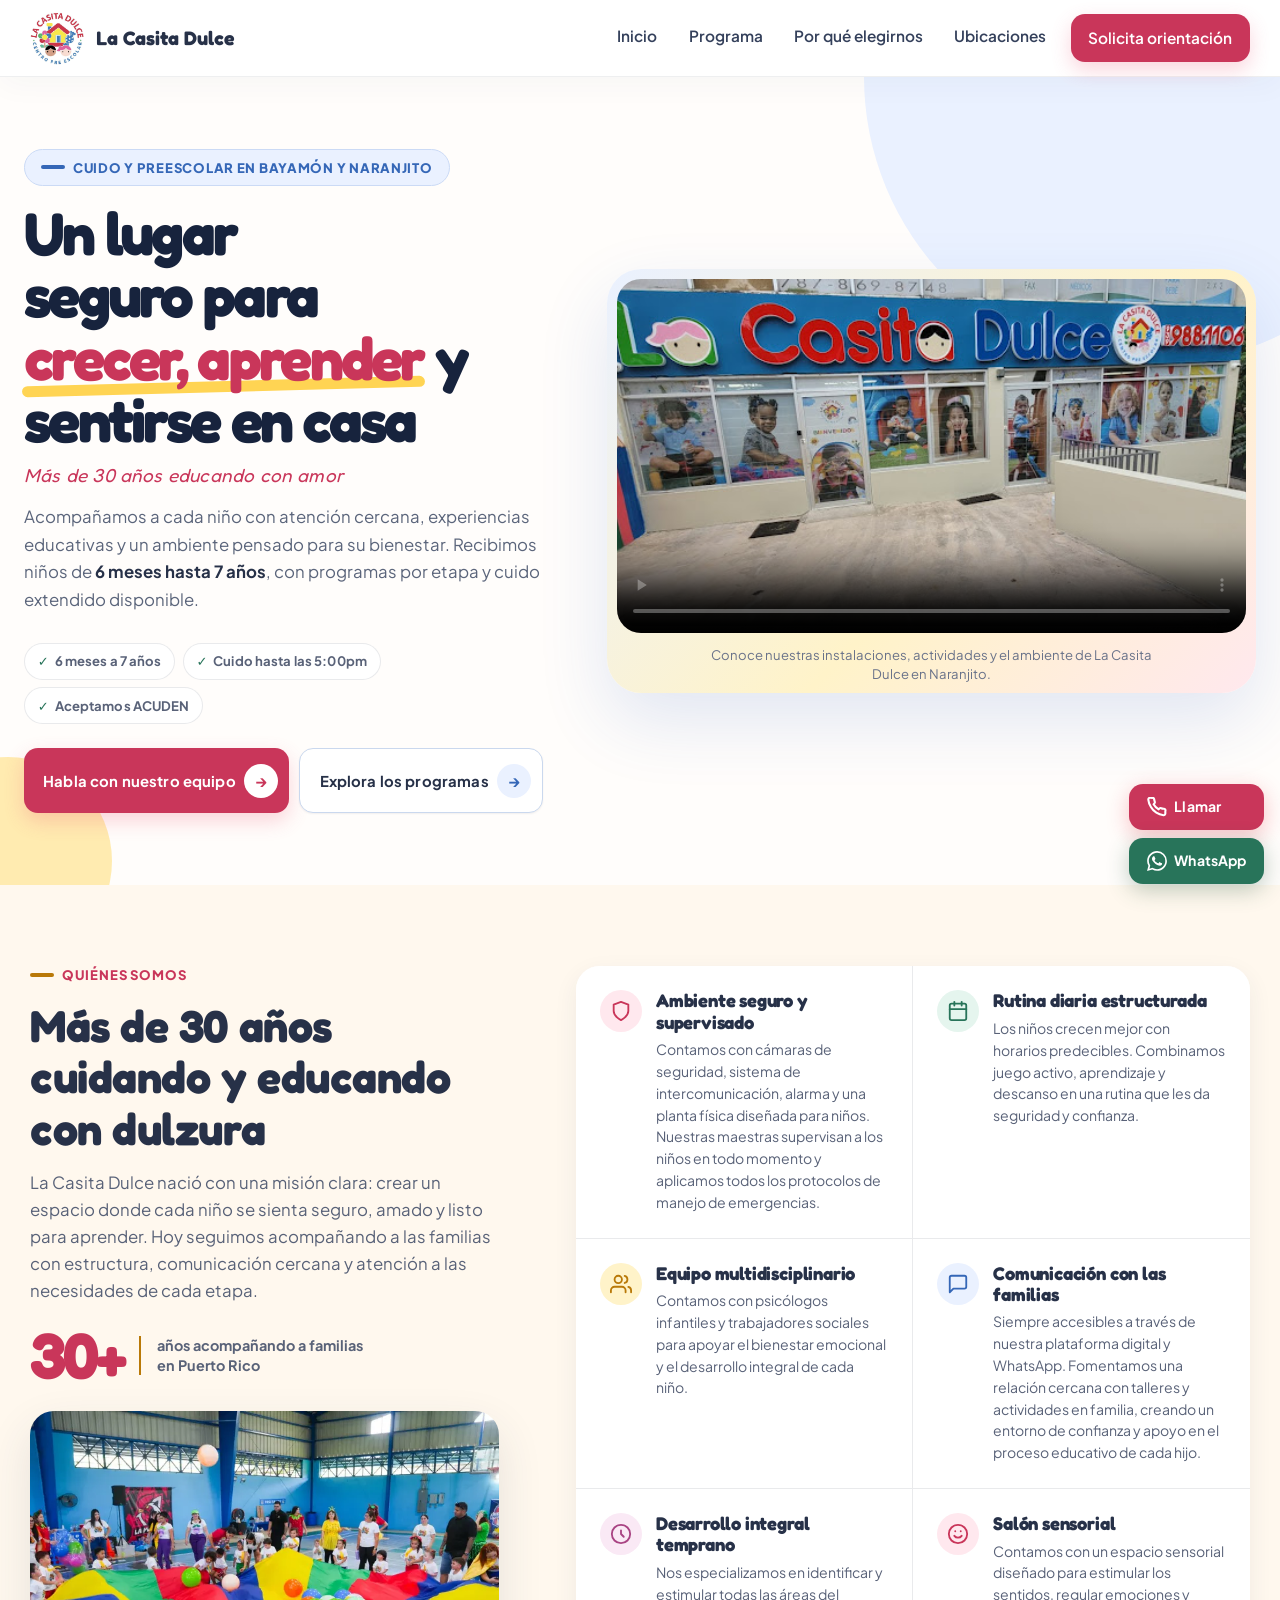
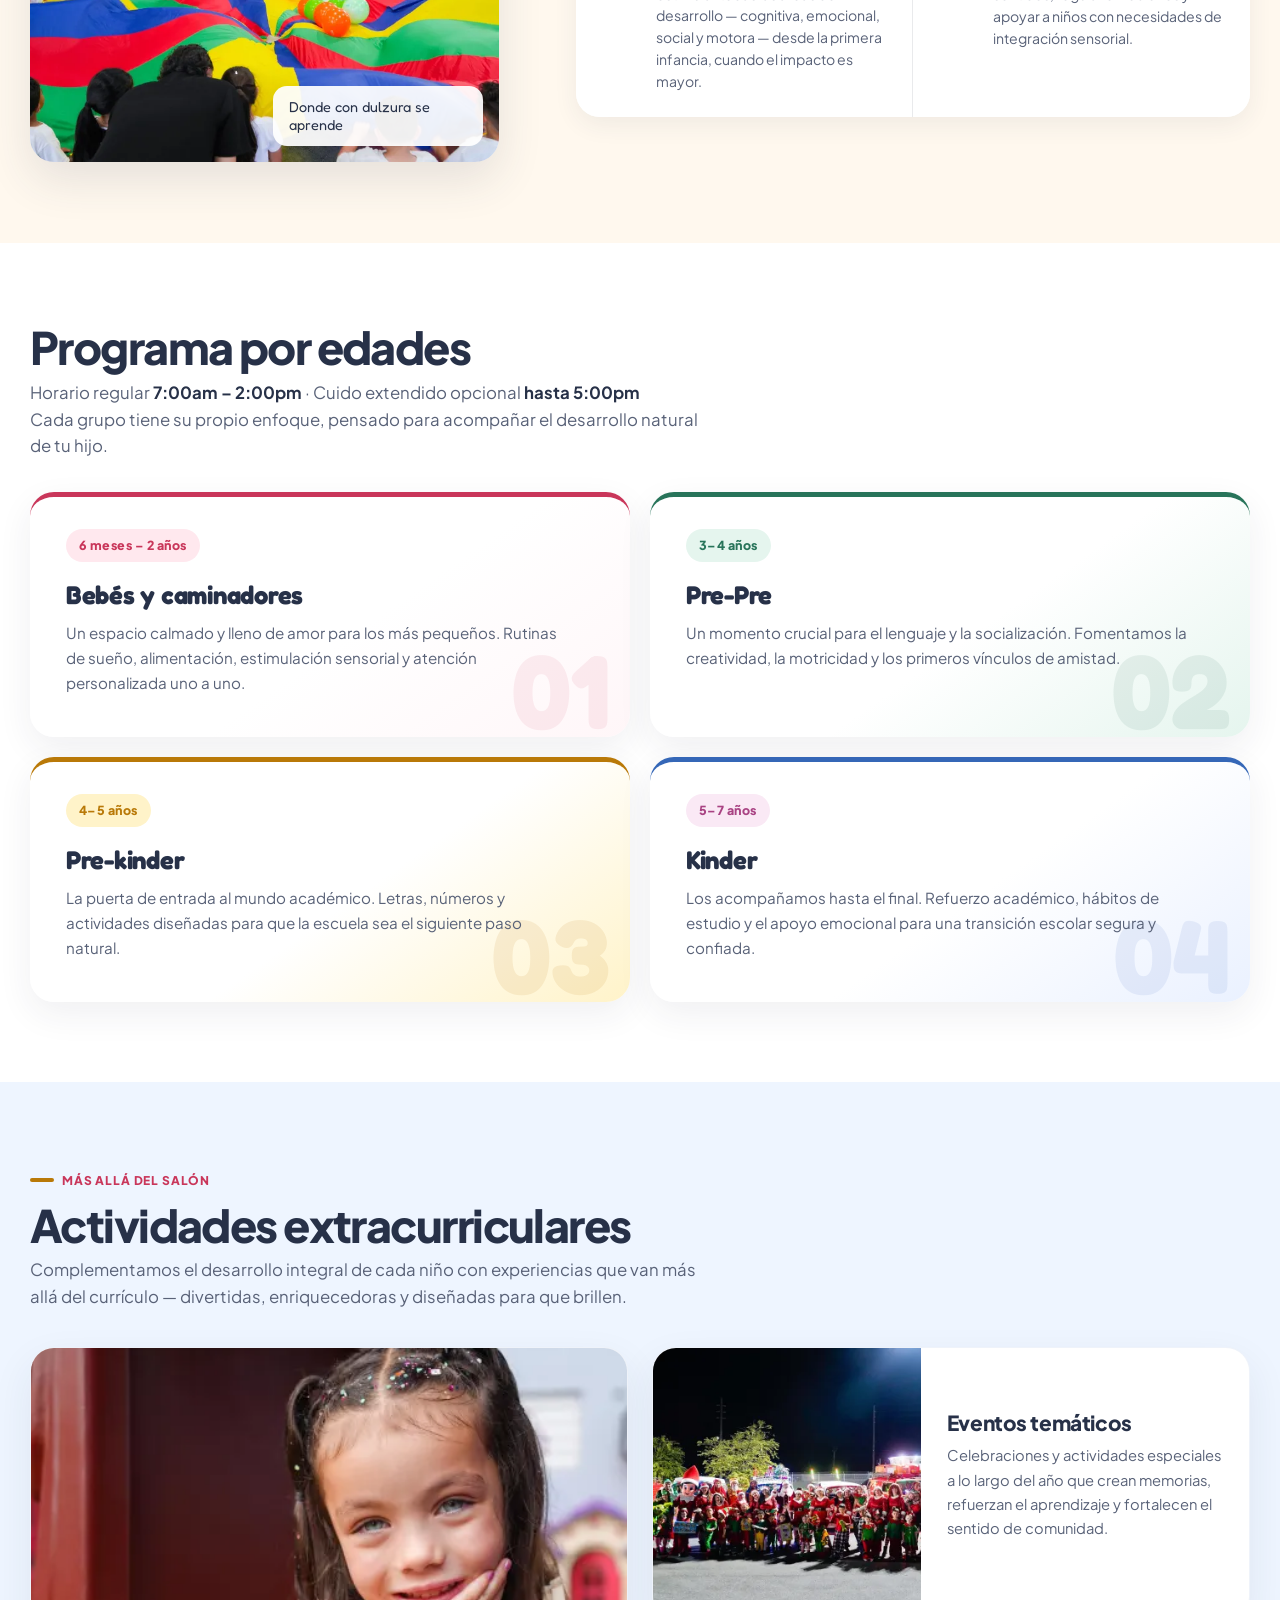
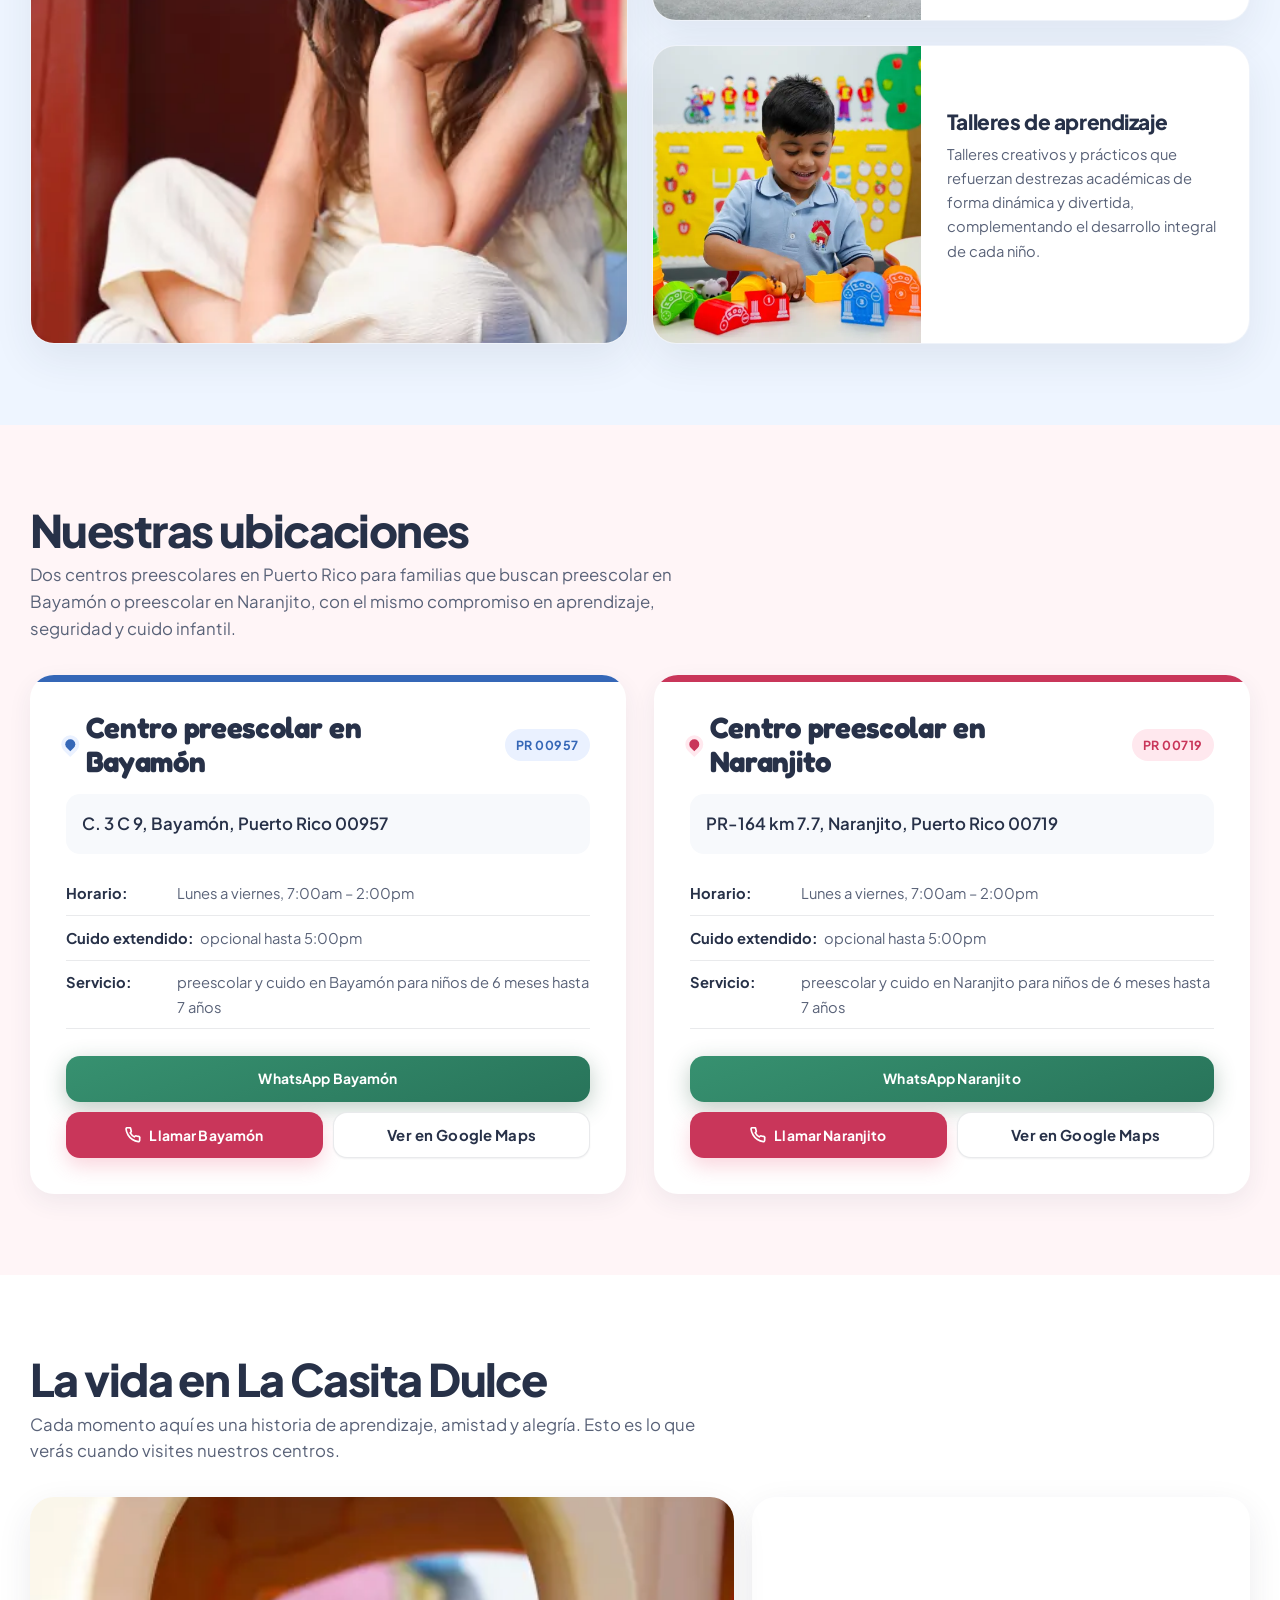
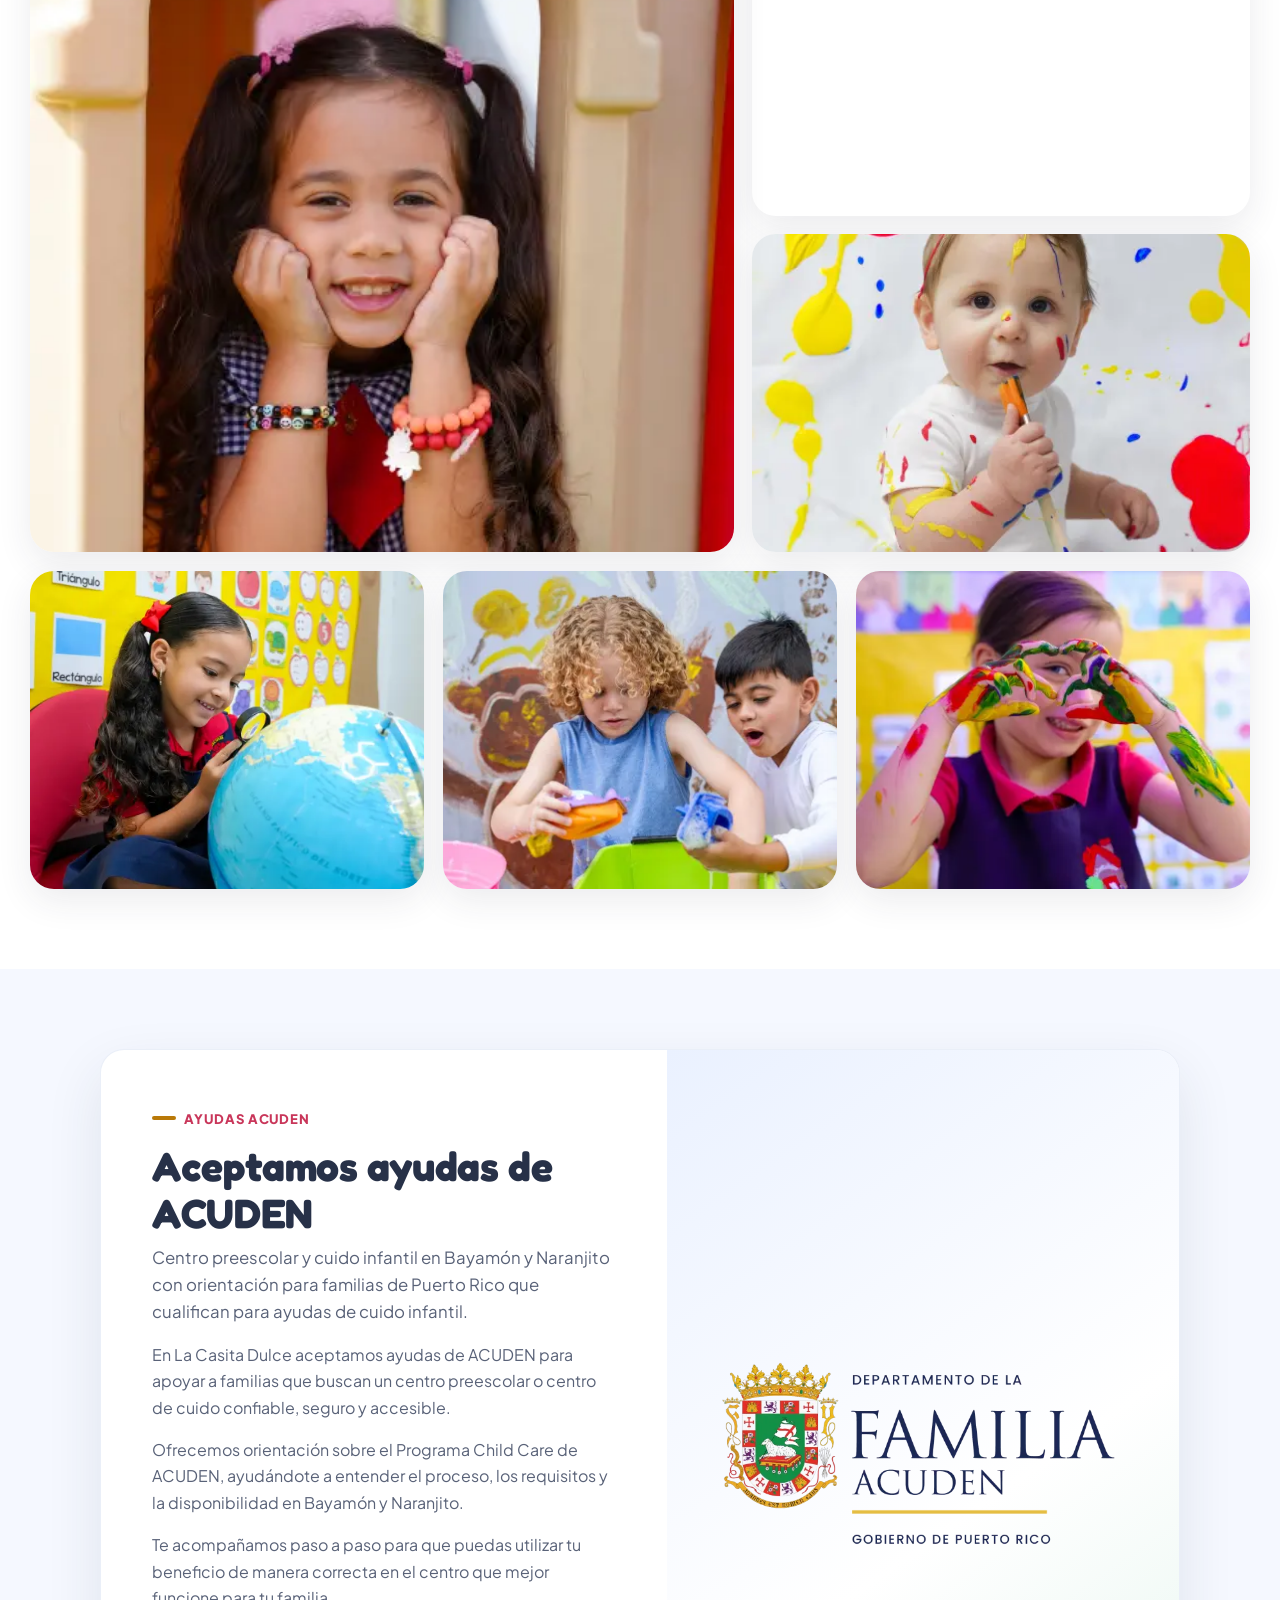
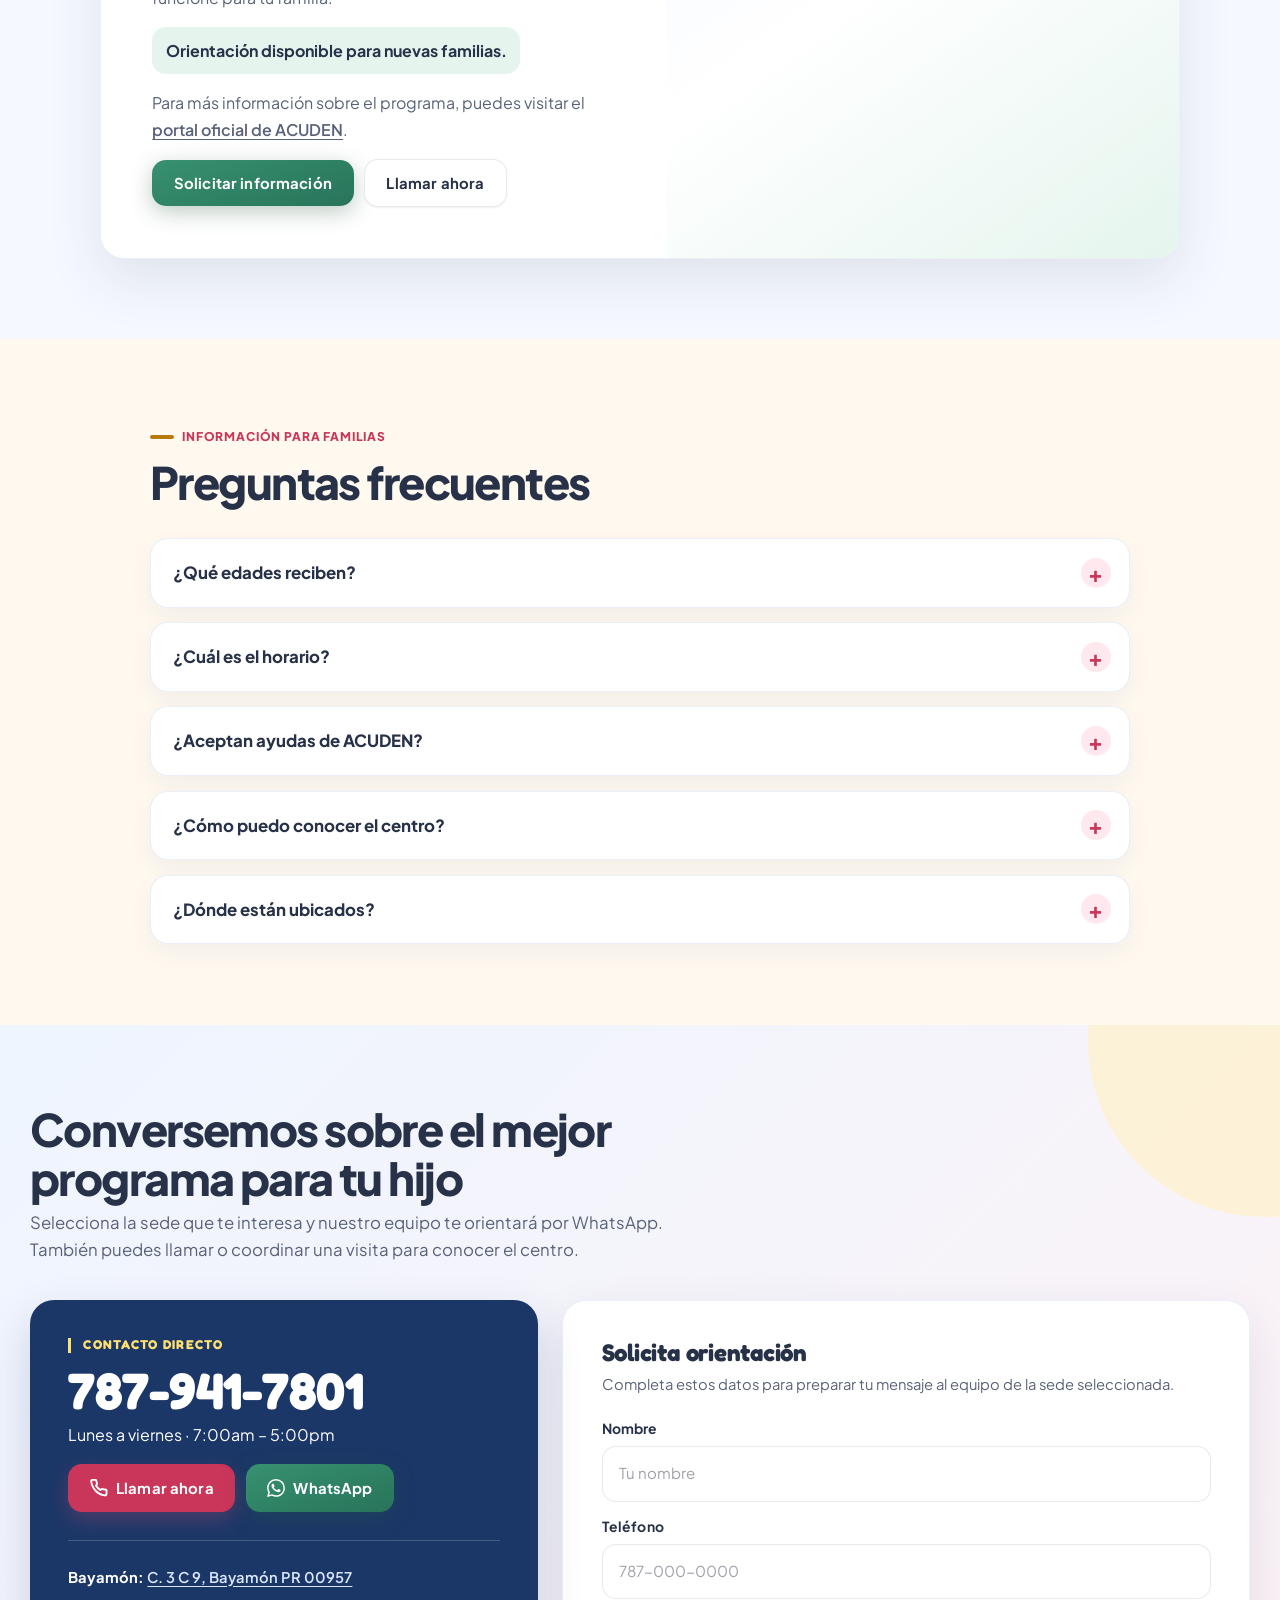
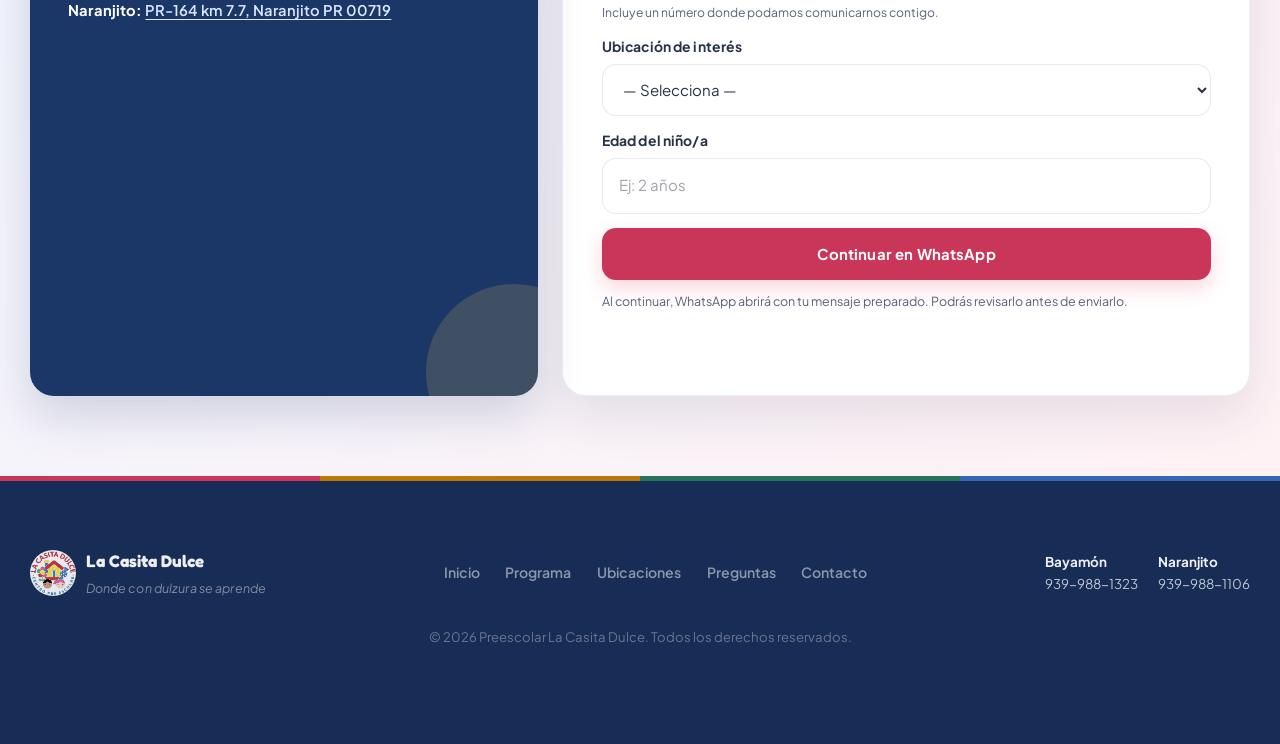
==== commit 8ba250cb: "Fix about section spacing and enlarge hero video" ====
--- a/index.html
+++ b/index.html
@@ -183,24 +183,26 @@
       <!-- 2. POR QUÉ LA CASITA DULCE -->
       <section class="section section-muted" id="porque" aria-labelledby="porque-heading">
         <div class="container">
-          <p class="eyebrow">Quiénes somos</p>
-          <h2 id="porque-heading">Más de 30 años cuidando y educando con dulzura</h2>
-          <p class="section-desc">La Casita Dulce nació con una misión clara: crear un espacio donde cada niño se sienta seguro, amado y listo para aprender. Hoy seguimos acompañando a las familias con estructura, comunicación cercana y atención a las necesidades de cada etapa.</p>
-          <p class="trust-stat" aria-label="Más de 30 años acompañando a familias en Puerto Rico">
-            <strong>30+</strong>
-            <span>años acompañando a familias en Puerto Rico</span>
-          </p>
-          <div class="trust-photo">
-            <img
-              src="images/optimized/ninos-field-day-800.webp"
-              srcset="images/optimized/ninos-field-day-480.webp 480w, images/optimized/ninos-field-day-800.webp 800w"
-              sizes="(min-width: 900px) 38vw, 100vw"
-              width="800"
-              height="534"
-              alt="Niños participando en una actividad al aire libre en La Casita Dulce"
-              loading="lazy"
-              decoding="async"
-            />
+          <div class="trust-intro">
+            <p class="eyebrow">Quiénes somos</p>
+            <h2 id="porque-heading">Más de 30 años cuidando y educando con dulzura</h2>
+            <p class="section-desc">La Casita Dulce nació con una misión clara: crear un espacio donde cada niño se sienta seguro, amado y listo para aprender. Hoy seguimos acompañando a las familias con estructura, comunicación cercana y atención a las necesidades de cada etapa.</p>
+            <p class="trust-stat" aria-label="Más de 30 años acompañando a familias en Puerto Rico">
+              <strong>30+</strong>
+              <span>años acompañando a familias en Puerto Rico</span>
+            </p>
+            <div class="trust-photo">
+              <img
+                src="images/optimized/ninos-field-day-800.webp"
+                srcset="images/optimized/ninos-field-day-480.webp 480w, images/optimized/ninos-field-day-800.webp 800w"
+                sizes="(min-width: 900px) 38vw, 100vw"
+                width="800"
+                height="534"
+                alt="Niños participando en una actividad al aire libre en La Casita Dulce"
+                loading="lazy"
+                decoding="async"
+              />
+            </div>
           </div>
           <div class="features-grid">
             <article class="feature-card">
--- a/css/styles.css
+++ b/css/styles.css
@@ -1430,6 +1430,19 @@
   column-gap: clamp(2.5rem, 6vw, 5.5rem);
   align-items: start;
 }
+#porque .trust-intro {
+  grid-column: 1;
+  display: flex;
+  flex-direction: column;
+  align-items: flex-start;
+}
+#porque .trust-intro > h2 {
+  margin-bottom: 1rem;
+  font-size: clamp(2.3rem, 3.5vw, 3.5rem);
+}
+#porque .trust-intro > .section-desc { margin-bottom: 1.5rem; }
+#porque .trust-intro .trust-stat { margin-bottom: 1.75rem; }
+#porque .trust-intro .trust-photo { width: 100%; }
 #porque .eyebrow,
 #porque > .container > h2,
 #porque > .container > .section-desc { grid-column: 1; }
@@ -1443,7 +1456,7 @@
 .trust-photo img { width: 100%; aspect-ratio: 4 / 3; object-fit: cover; }
 #porque .features-grid {
   grid-column: 2;
-  grid-row: 1 / span 4;
+  grid-row: auto;
   grid-template-columns: repeat(2, minmax(0, 1fr));
   gap: 0;
   background: var(--surface);
@@ -2039,6 +2052,12 @@
   opacity: .62;
 }
 .hero-grid { position: relative; }
+.hero .hero-grid {
+  width: min(1320px, calc(100% - 48px));
+  max-width: 1320px;
+  grid-template-columns: minmax(0, .9fr) minmax(0, 1.1fr);
+  gap: clamp(2.5rem, 4vw, 4.5rem);
+}
 .hero-copy { position: relative; }
 .hero .eyebrow {
   color: var(--slate);
@@ -2115,6 +2134,10 @@
 @media (max-width: 899px) {
   .hero::before { width: 24rem; height: 24rem; top: -12rem; right: -12rem; }
   .hero::after { width: 9rem; height: 9rem; }
+  .hero .hero-grid {
+    width: min(var(--container), calc(100% - 48px));
+    grid-template-columns: 1fr;
+  }
 }
 
 @media (max-width: 639px) {
@@ -2125,4 +2148,5 @@
   .hero .cta-row { align-items: stretch; }
   .hero-highlight { white-space: normal; }
   .hero-img { padding: .4rem; border-radius: calc(var(--r-lg) + .4rem); }
-}
+  .hero .hero-grid { width: min(100% - 36px, var(--container)); }
+}
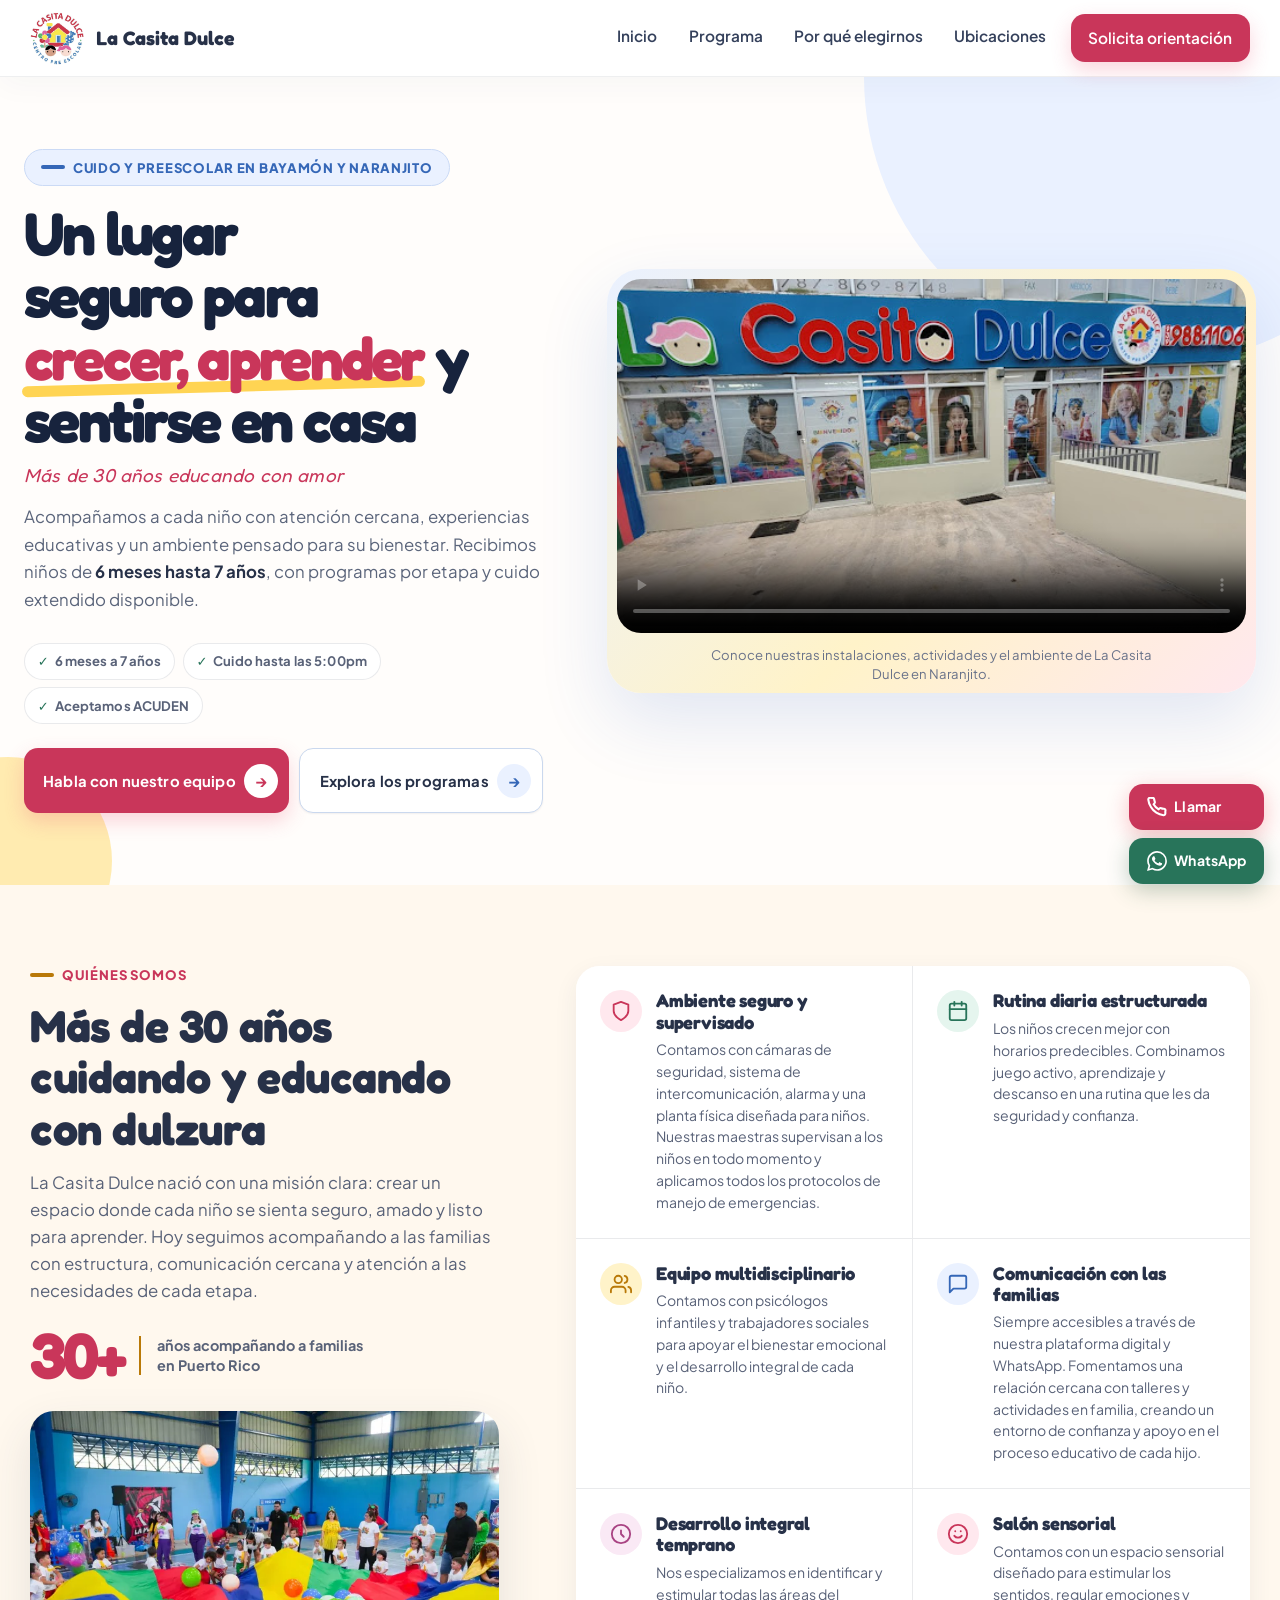
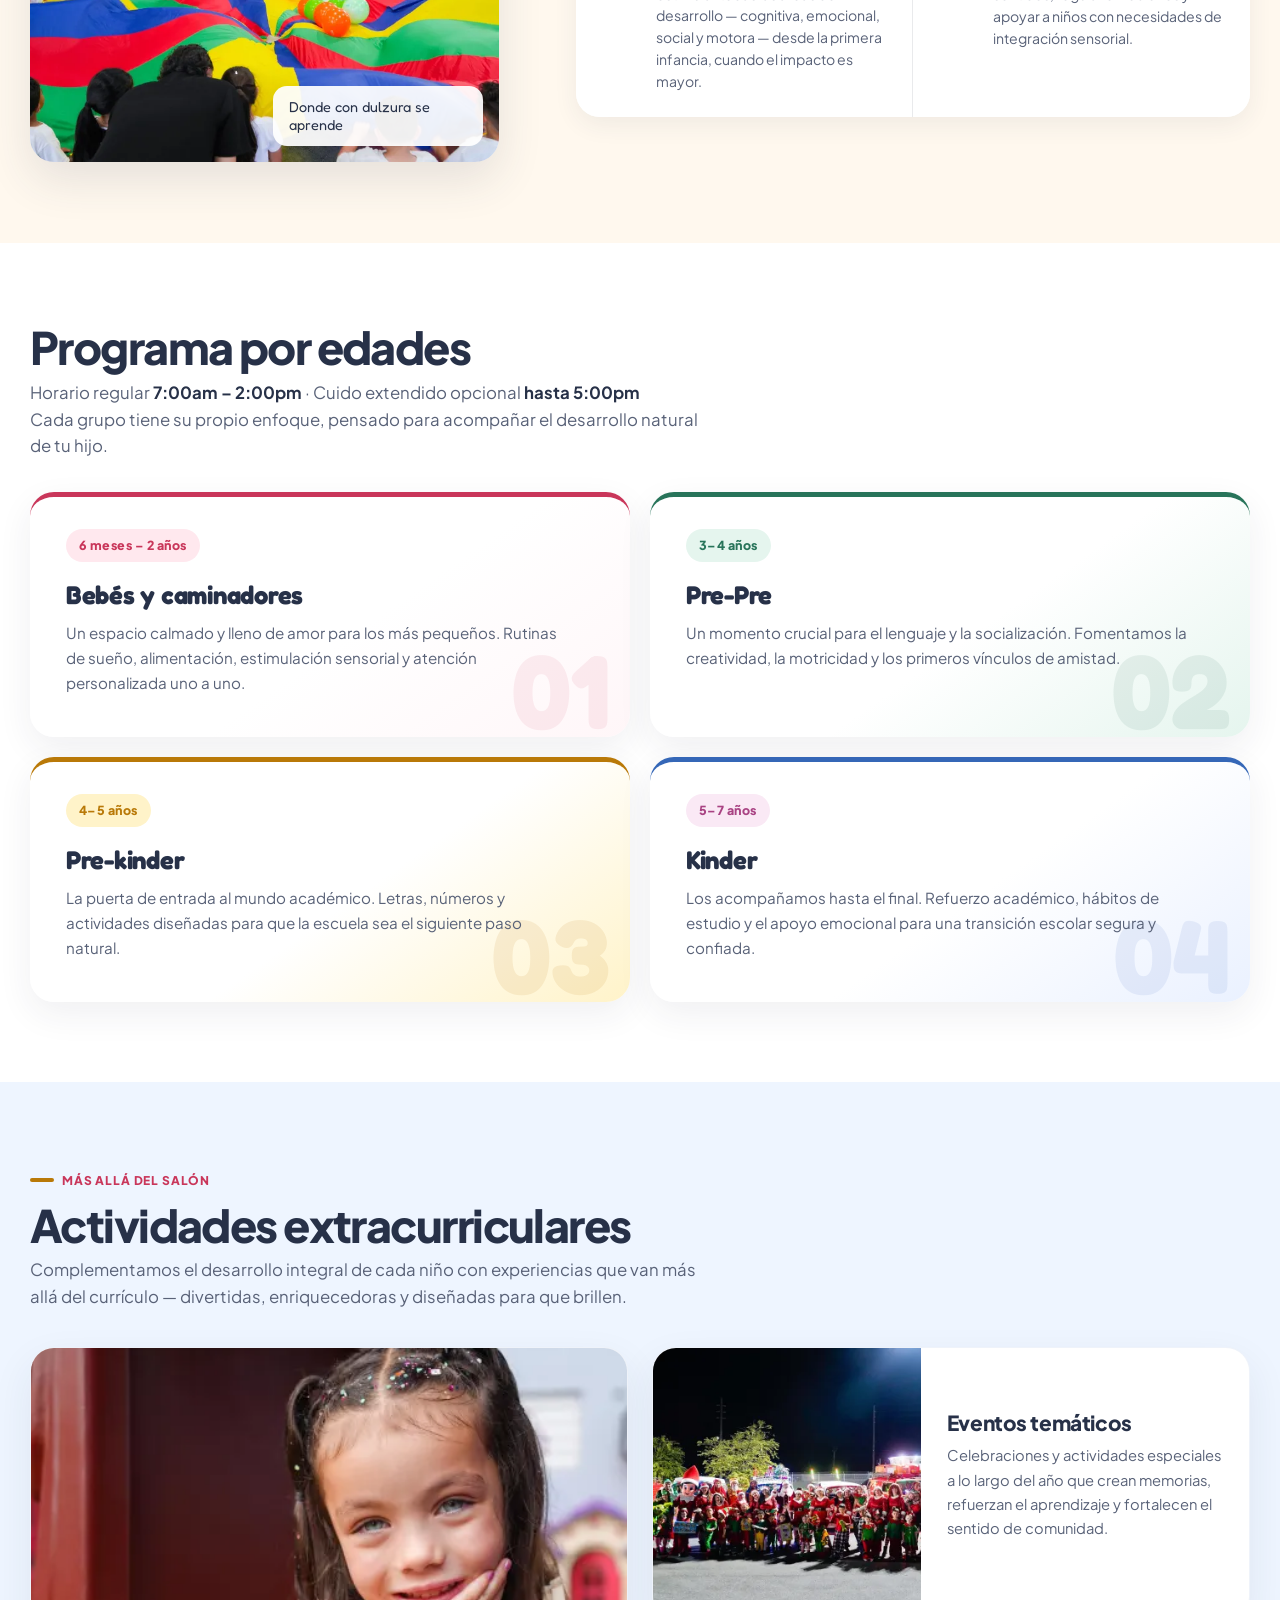
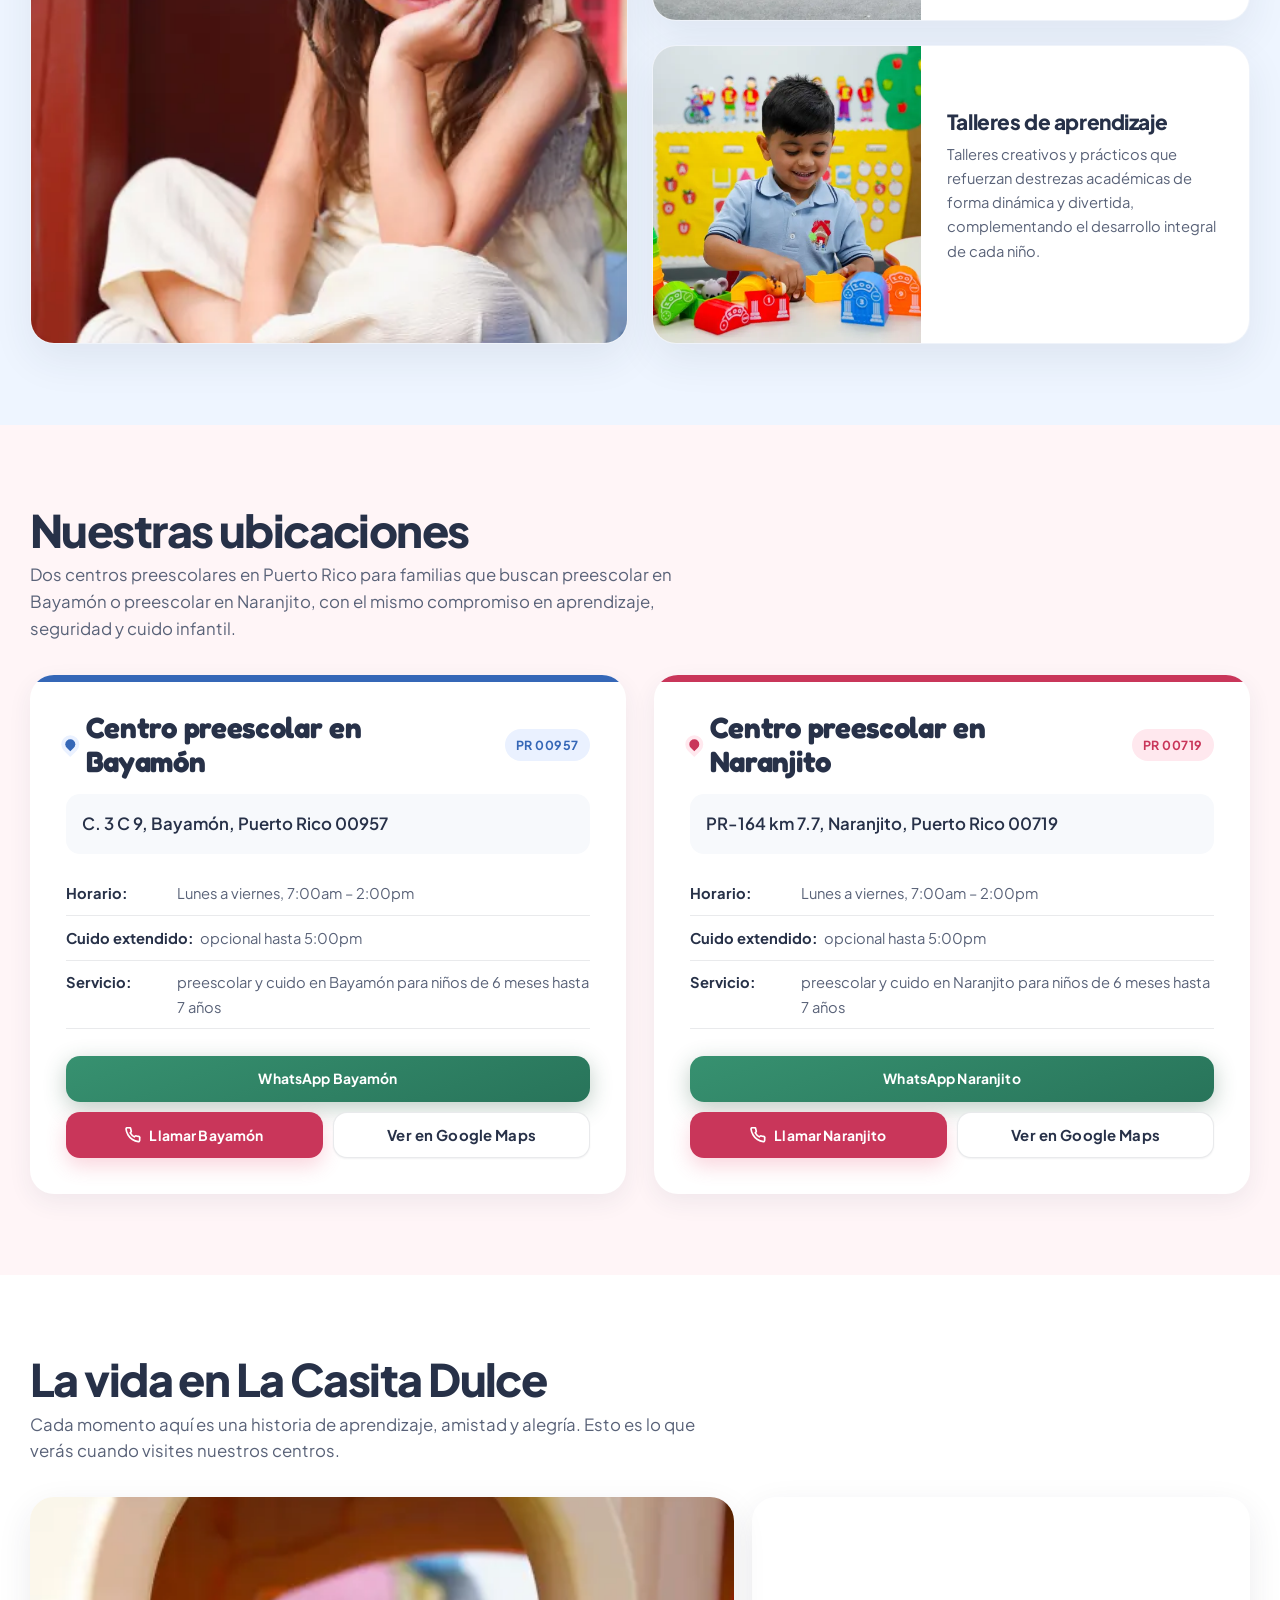
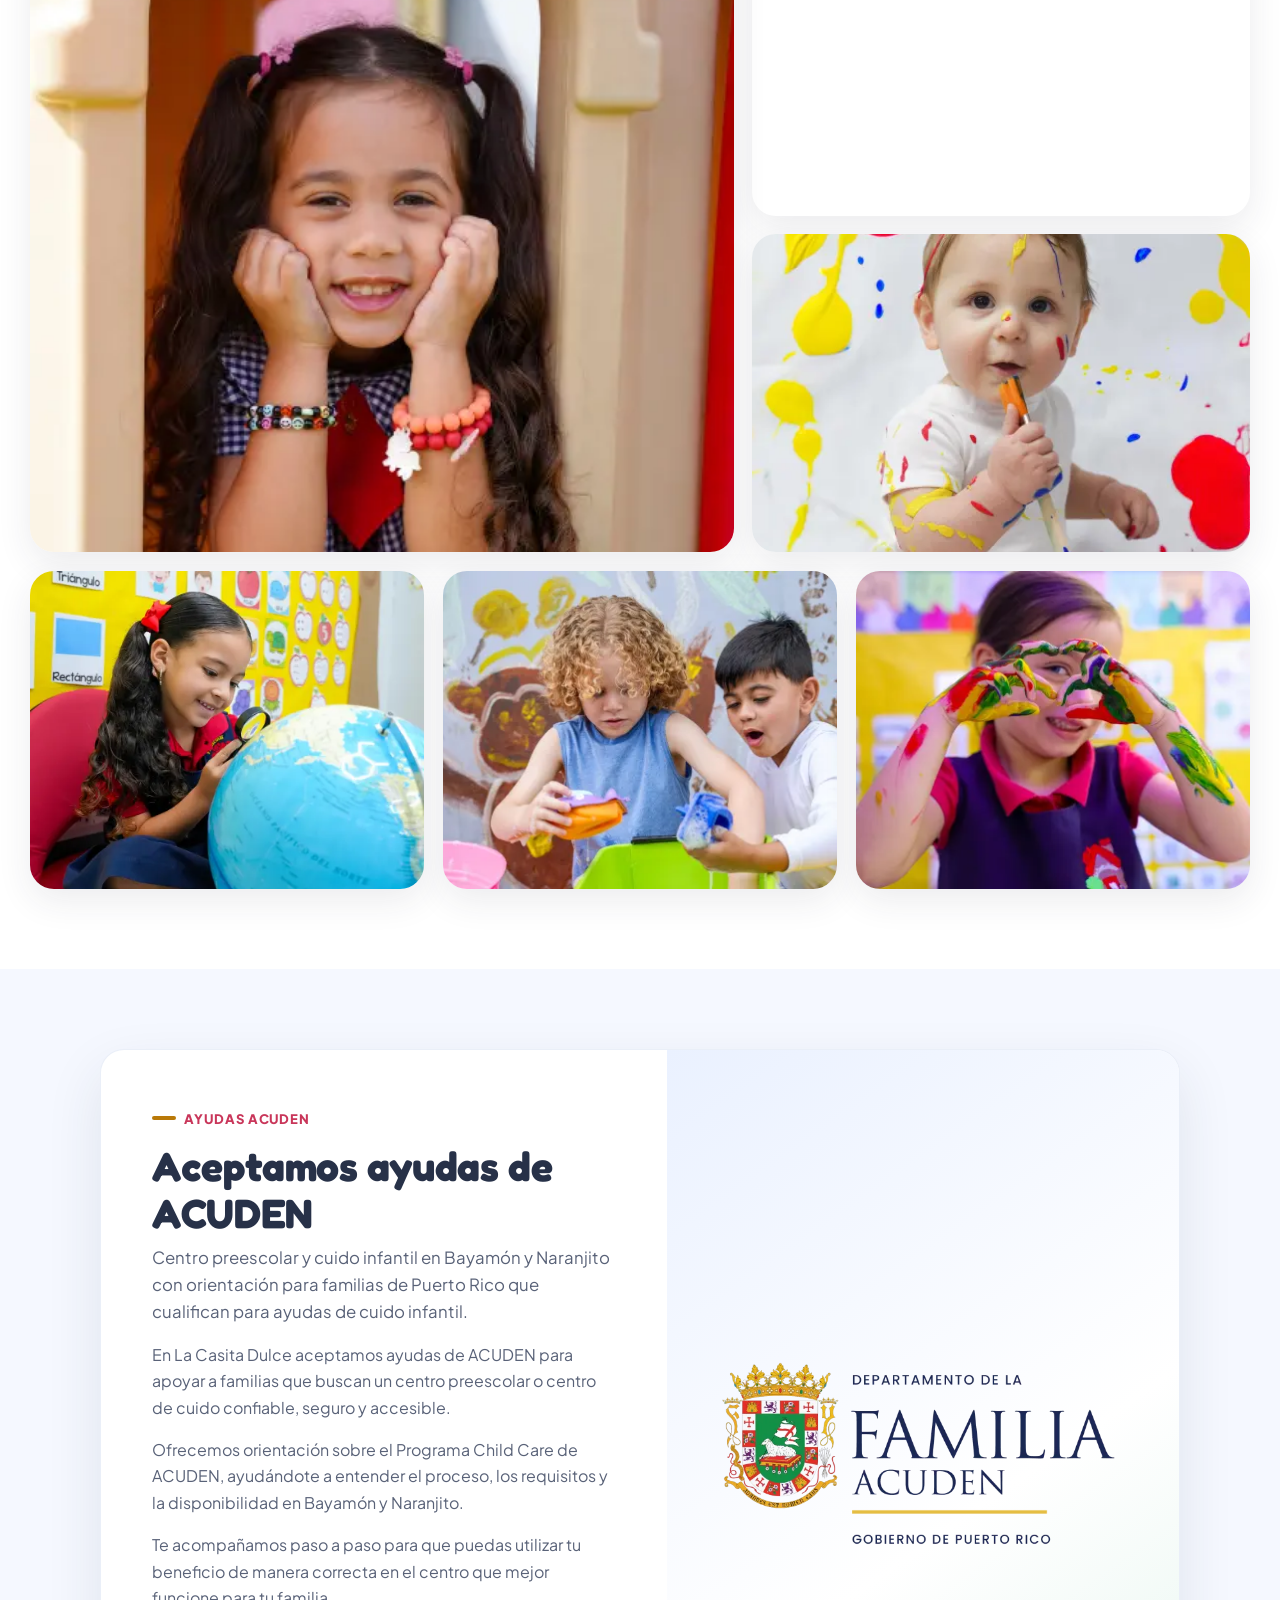
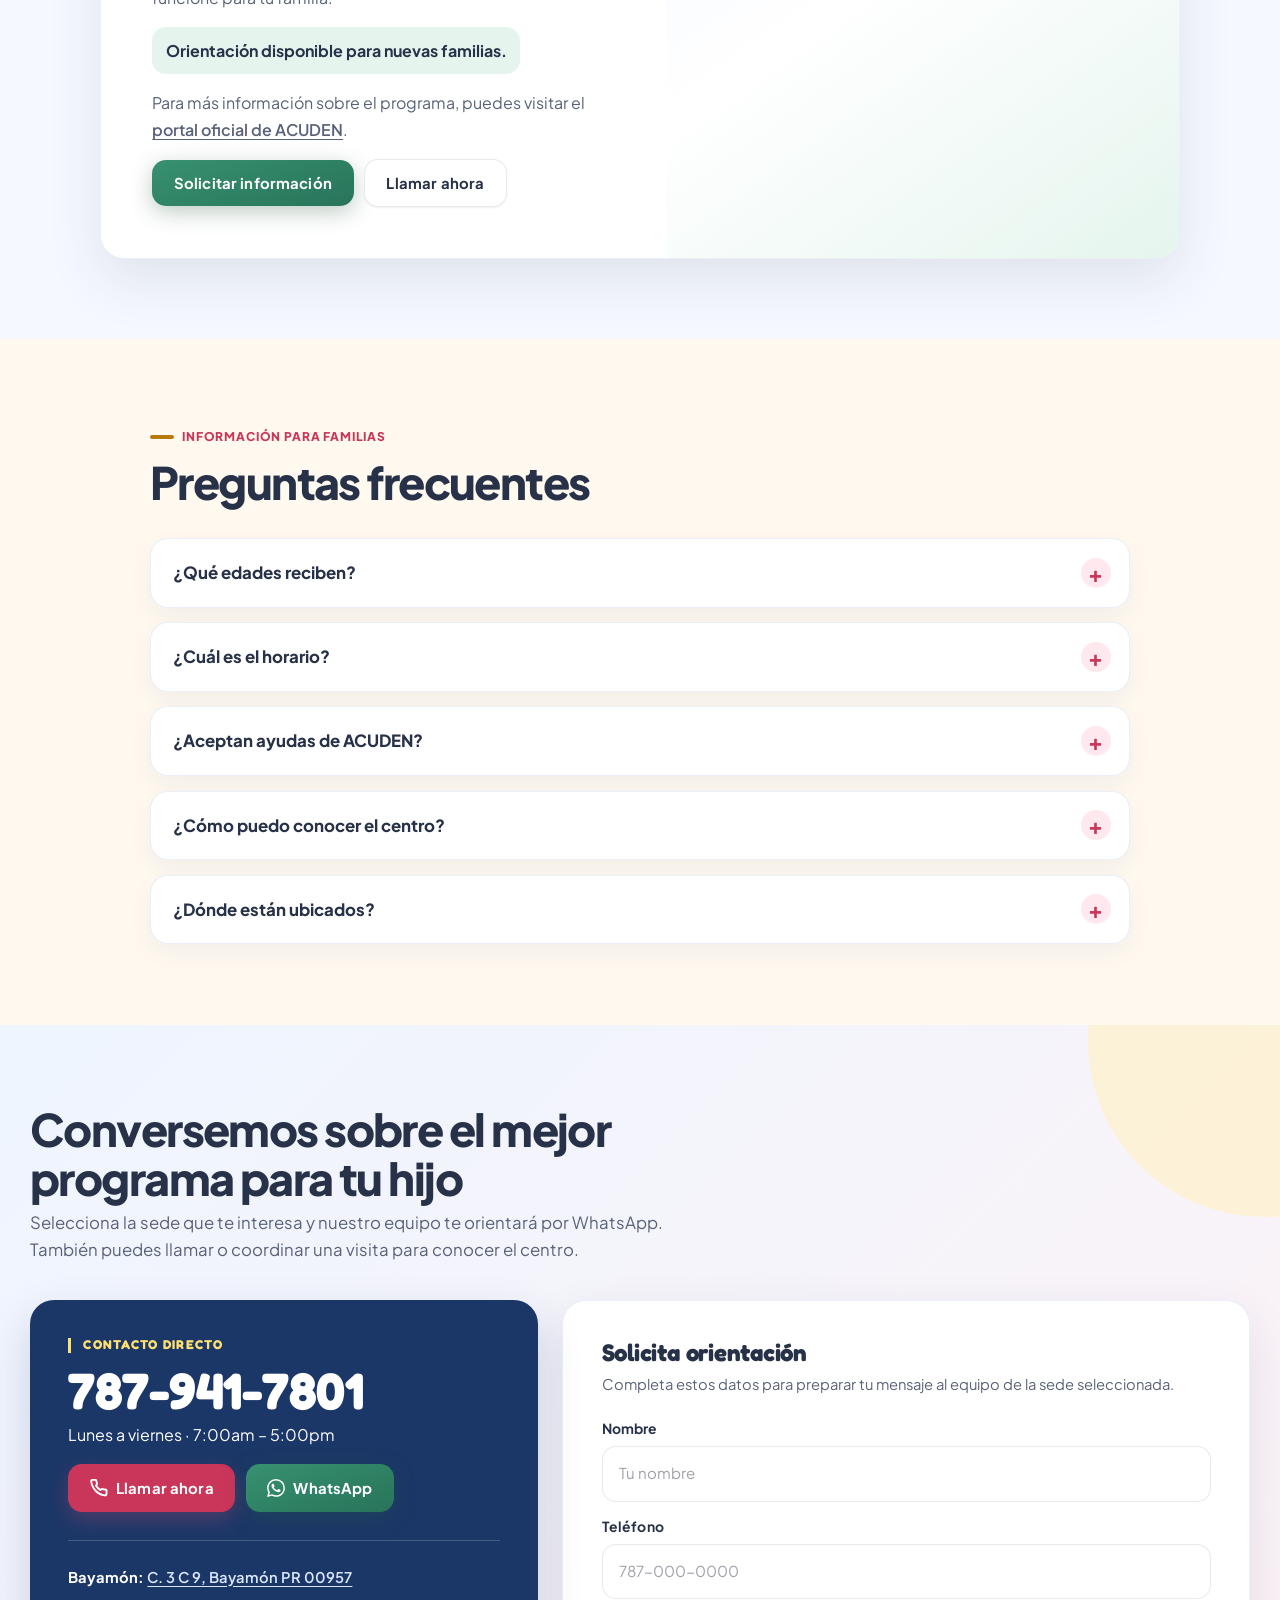
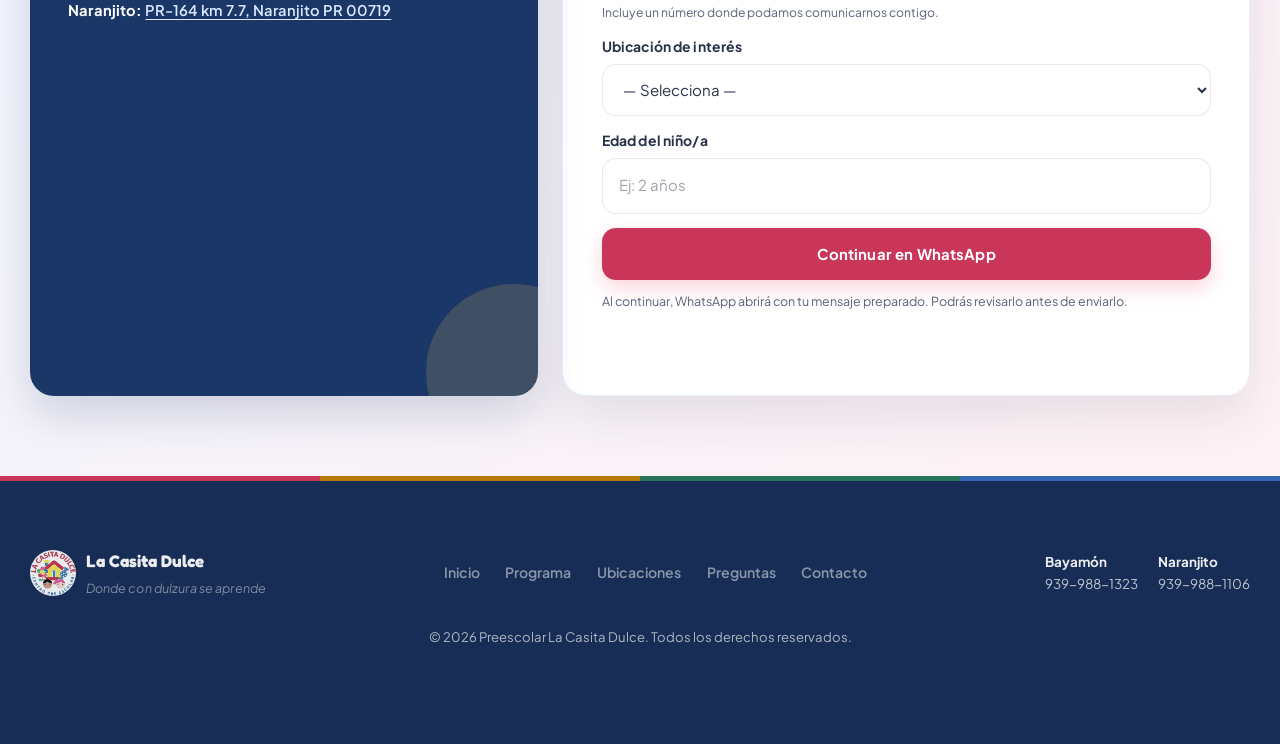
==== commit 33e6f252: "fix: prepare homepage baseline and resolve accessibility and form issues" ====
--- a/index.html
+++ b/index.html
@@ -1,6 +1,16 @@
 <!DOCTYPE html>
 <html lang="es-PR">
   <head>
+    <!-- Google tag (gtag.js) -->
+    <script async src="https://www.googletagmanager.com/gtag/js?id=G-BTZS920YJ0"></script>
+    <script>
+      window.dataLayer = window.dataLayer || [];
+      function gtag(){dataLayer.push(arguments);}
+      gtag('js', new Date());
+
+      gtag('config', 'G-BTZS920YJ0');
+    </script>
+
     <meta charset="UTF-8" />
     <meta name="viewport" content="width=device-width, initial-scale=1.0" />
 
@@ -354,24 +364,24 @@
               </ul>
               <div class="location-ctas">
                 <a
+                  href="https://wa.me/19399881323?text=Hola%2C%20deseo%20información%20y%20tour%20en%20el%20centro%20de%20Bayamón."
+                  target="_blank"
+                  rel="noopener noreferrer"
+                  class="btn btn-whatsapp btn-sm"
+                >
+                  WhatsApp Bayamón
+                </a>
+                <a href="tel:+19399881323" class="btn btn-primary btn-sm">
+                  <svg aria-hidden="true" width="16" height="16" viewBox="0 0 24 24" fill="none" stroke="currentColor" stroke-width="2.5" stroke-linecap="round" stroke-linejoin="round"><path d="M22 16.92v3a2 2 0 0 1-2.18 2 19.79 19.79 0 0 1-8.63-3.07A19.5 19.5 0 0 1 4.69 12 19.79 19.79 0 0 1 1.61 3.39 2 2 0 0 1 3.6 1h3a2 2 0 0 1 2 1.72 12.84 12.84 0 0 0 .7 2.81 2 2 0 0 1-.45 2.11L7.91 8.77a16 16 0 0 0 6.06 6.06l.99-.99a2 2 0 0 1 2.11-.45 12.84 12.84 0 0 0 2.81.7A2 2 0 0 1 22 16.92z"/></svg>
+                  Llamar Bayamón
+                </a>
+                <a
                   href="https://maps.app.goo.gl/ckGXR6st6S3V1Ae36"
                   target="_blank"
                   rel="noopener noreferrer"
                   class="btn btn-outline"
                 >
                   Ver en Google Maps
-                </a>
-                <a href="tel:+19399881323" class="btn btn-primary btn-sm">
-                  <svg aria-hidden="true" width="16" height="16" viewBox="0 0 24 24" fill="none" stroke="currentColor" stroke-width="2.5" stroke-linecap="round" stroke-linejoin="round"><path d="M22 16.92v3a2 2 0 0 1-2.18 2 19.79 19.79 0 0 1-8.63-3.07A19.5 19.5 0 0 1 4.69 12 19.79 19.79 0 0 1 1.61 3.39 2 2 0 0 1 3.6 1h3a2 2 0 0 1 2 1.72 12.84 12.84 0 0 0 .7 2.81 2 2 0 0 1-.45 2.11L7.91 8.77a16 16 0 0 0 6.06 6.06l.99-.99a2 2 0 0 1 2.11-.45 12.84 12.84 0 0 0 2.81.7A2 2 0 0 1 22 16.92z"/></svg>
-                  Llamar Bayamón
-                </a>
-                <a
-                  href="https://wa.me/19399881323?text=Hola%2C%20deseo%20información%20y%20tour%20en%20el%20centro%20de%20Bayamón."
-                  target="_blank"
-                  rel="noopener noreferrer"
-                  class="btn btn-whatsapp btn-sm"
-                >
-                  WhatsApp Bayamón
                 </a>
               </div>
             </article>
@@ -392,24 +402,24 @@
               </ul>
               <div class="location-ctas">
                 <a
+                  href="https://wa.me/19399881106?text=Hola%2C%20deseo%20información%20y%20tour%20en%20el%20centro%20de%20Naranjito."
+                  target="_blank"
+                  rel="noopener noreferrer"
+                  class="btn btn-whatsapp btn-sm"
+                >
+                  WhatsApp Naranjito
+                </a>
+                <a href="tel:+19399881106" class="btn btn-primary btn-sm">
+                  <svg aria-hidden="true" width="16" height="16" viewBox="0 0 24 24" fill="none" stroke="currentColor" stroke-width="2.5" stroke-linecap="round" stroke-linejoin="round"><path d="M22 16.92v3a2 2 0 0 1-2.18 2 19.79 19.79 0 0 1-8.63-3.07A19.5 19.5 0 0 1 4.69 12 19.79 19.79 0 0 1 1.61 3.39 2 2 0 0 1 3.6 1h3a2 2 0 0 1 2 1.72 12.84 12.84 0 0 0 .7 2.81 2 2 0 0 1-.45 2.11L7.91 8.77a16 16 0 0 0 6.06 6.06l.99-.99a2 2 0 0 1 2.11-.45 12.84 12.84 0 0 0 2.81.7A2 2 0 0 1 22 16.92z"/></svg>
+                  Llamar Naranjito
+                </a>
+                <a
                   href="https://maps.app.goo.gl/JdFhH1vhMzCVps4q7"
                   target="_blank"
                   rel="noopener noreferrer"
                   class="btn btn-outline"
                 >
                   Ver en Google Maps
-                </a>
-                <a href="tel:+19399881106" class="btn btn-primary btn-sm">
-                  <svg aria-hidden="true" width="16" height="16" viewBox="0 0 24 24" fill="none" stroke="currentColor" stroke-width="2.5" stroke-linecap="round" stroke-linejoin="round"><path d="M22 16.92v3a2 2 0 0 1-2.18 2 19.79 19.79 0 0 1-8.63-3.07A19.5 19.5 0 0 1 4.69 12 19.79 19.79 0 0 1 1.61 3.39 2 2 0 0 1 3.6 1h3a2 2 0 0 1 2 1.72 12.84 12.84 0 0 0 .7 2.81 2 2 0 0 1-.45 2.11L7.91 8.77a16 16 0 0 0 6.06 6.06l.99-.99a2 2 0 0 1 2.11-.45 12.84 12.84 0 0 0 2.81.7A2 2 0 0 1 22 16.92z"/></svg>
-                  Llamar Naranjito
-                </a>
-                <a
-                  href="https://wa.me/19399881106?text=Hola%2C%20deseo%20información%20y%20tour%20en%20el%20centro%20de%20Naranjito."
-                  target="_blank"
-                  rel="noopener noreferrer"
-                  class="btn btn-whatsapp btn-sm"
-                >
-                  WhatsApp Naranjito
                 </a>
               </div>
             </article>
@@ -560,29 +570,31 @@
               <h3>Solicita orientación</h3>
               <p>Completa estos datos para preparar tu mensaje al equipo de la sede seleccionada.</p>
               <form class="js-whatsapp-form" data-form-context="información sobre sus programas" novalidate>
-                <div class="field">
-                  <label for="nombre">Nombre</label>
-                  <input type="text" id="nombre" name="nombre" placeholder="Tu nombre" required autocomplete="name" />
-                </div>
-                <div class="field">
-                  <label for="telefono">Teléfono</label>
-                  <input type="tel" id="telefono" name="telefono" placeholder="787-000-0000" required autocomplete="tel" inputmode="tel" minlength="10" aria-describedby="telefono-ayuda" />
-                  <small id="telefono-ayuda" class="field-help">Incluye un número donde podamos comunicarnos contigo.</small>
-                </div>
-                <div class="field">
-                  <label for="ubicacion">Ubicación de interés</label>
-                  <select id="ubicacion" name="ubicacion" required>
-                    <option value="">— Selecciona —</option>
-                    <option value="Bayamón">Bayamón</option>
-                    <option value="Naranjito">Naranjito</option>
-                    <option value="Ambas">Cualquiera de las dos</option>
-                  </select>
-                </div>
-                <div class="field">
-                  <label for="edad">Edad del niño/a</label>
-                  <input type="text" id="edad" name="edad" placeholder="Ej: 2 años" />
-                </div>
-                <button class="btn btn-primary" type="submit" aria-describedby="whatsapp-aviso">Continuar en WhatsApp</button>
+                <fieldset class="whatsapp-fields" disabled aria-label="Datos para solicitar orientación">
+                  <div class="field">
+                    <label for="nombre">Nombre</label>
+                    <input type="text" id="nombre" name="nombre" placeholder="Tu nombre" required autocomplete="name" />
+                  </div>
+                  <div class="field">
+                    <label for="telefono">Teléfono</label>
+                    <input type="tel" id="telefono" name="telefono" placeholder="787-000-0000" required autocomplete="tel" inputmode="tel" minlength="10" aria-describedby="telefono-ayuda" />
+                    <small id="telefono-ayuda" class="field-help">Incluye un número donde podamos comunicarnos contigo.</small>
+                  </div>
+                  <div class="field">
+                    <label for="ubicacion">Ubicación de interés</label>
+                    <select id="ubicacion" name="ubicacion" required>
+                      <option value="">— Selecciona —</option>
+                      <option value="Bayamón">Bayamón</option>
+                      <option value="Naranjito">Naranjito</option>
+                      <option value="Ambas">Cualquiera de las dos</option>
+                    </select>
+                  </div>
+                  <div class="field">
+                    <label for="edad">Edad del niño/a</label>
+                    <input type="text" id="edad" name="edad" placeholder="Ej: 2 años" />
+                  </div>
+                  <button class="btn btn-primary" type="submit" aria-describedby="whatsapp-aviso">Continuar en WhatsApp</button>
+                </fieldset>
                 <p id="whatsapp-aviso" class="form-privacy">Al continuar, WhatsApp abrirá con tu mensaje preparado. Podrás revisarlo antes de enviarlo.</p>
                 <p class="form-feedback" aria-live="polite"></p>
                 <a class="btn btn-whatsapp whatsapp-result hidden" href="#" target="_blank" rel="noopener noreferrer">
--- a/css/styles.css
+++ b/css/styles.css
@@ -83,7 +83,7 @@
 
 html {
   scroll-behavior: smooth;
-  scroll-padding-top: 68px;
+  scroll-padding-top: var(--header-offset, 110px);
 }
 
 body {
@@ -233,10 +233,8 @@
   position: sticky;
   top: 0;
   z-index: 50;
-  background: rgba(250, 250, 250, 0.92);
   backdrop-filter: blur(14px);
   -webkit-backdrop-filter: blur(14px);
-  border-bottom: 1px solid var(--border);
 }
 
 .nav-wrap {
@@ -271,15 +269,11 @@
 .site-nav {
   display: flex;
   align-items: center;
-  gap: 0.2rem;
 }
 
 .site-nav a {
   text-decoration: none;
-  color: var(--text-muted);
   font-weight: 600;
-  font-size: 0.92rem;
-  padding: 0.45rem 0.7rem;
   border-radius: var(--r-sm);
   transition: background var(--dur) var(--ease), color var(--dur) var(--ease);
 }
@@ -350,8 +344,6 @@
 .hero {
   position: relative;
   overflow: hidden;
-  padding: clamp(4rem, 7vw, 7rem) 0 clamp(3rem, 5vw, 5rem);
-  background: linear-gradient(145deg, #FFDDE1 0%, #FFF3E8 50%, #EBF0FF 100%);
 }
 
 /* Blobs: washes suaves, sin animación — no más "startup template" */
@@ -390,18 +382,13 @@
 .hero-grid {
   position: relative;
   z-index: 1;
-  display: flex;
   flex-direction: column;
   align-items: center;
-  text-align: center;
-  gap: 3rem;
 }
 
 .hero-copy {
   display: flex;
   flex-direction: column;
-  align-items: center;
-  max-width: 700px;
 }
 
 /* Eyebrow: borde izquierdo en vez de pill genérico */
@@ -471,7 +458,6 @@
 /* Imagen del hero: centrada con sombra prominente */
 .hero-img {
   position: relative;
-  width: min(580px, 92%);
 }
 
 .hero-img img {
@@ -484,19 +470,15 @@
 
 .hero-img video {
   position: relative;
-  width: 100%;
   aspect-ratio: 16 / 9;
   display: block;
   object-fit: cover;
-  border-radius: var(--r-xl);
   background: #172037;
-  box-shadow: var(--shadow-md);
 }
 
 .hero-video-caption {
   position: relative;
   margin: 0.75rem auto 0;
-  color: var(--text-muted);
   font-size: 0.82rem;
   line-height: 1.45;
   text-align: center;
@@ -945,6 +927,14 @@
   margin-bottom: 0.9rem;
 }
 
+/* Sin JavaScript, los controles quedan deshabilitados sin alterar el layout. */
+.whatsapp-fields {
+  border: 0;
+  padding: 0;
+  margin: 0;
+  min-inline-size: 0;
+}
+
 label {
   font-weight: 700;
   font-size: 0.87rem;
@@ -1067,7 +1057,6 @@
 
 .footer-inner {
   display: grid;
-  gap: 1.25rem;
   text-align: center;
 }
 
@@ -1126,7 +1115,7 @@
 
 .footer-copy {
   font-size: 0.82rem;
-  color: rgba(255, 255, 255, 0.35);
+  color: rgba(255, 255, 255, 0.65);
   margin: 0;
   max-width: none;
 }
@@ -1298,7 +1287,6 @@
    17. DIRECCIÓN VISUAL ACTUAL
    Ajustes de marca que complementan los componentes base sin duplicar tokens.
    ========================================================================== */
-body { background: var(--bg); }
 .site-header { background: rgba(255, 253, 250, .92); }
 .brand img { width: 48px; height: 48px; border: 0; box-shadow: none; object-fit: contain; }
 .brand span { font-size: 1.22rem; color: var(--text); }
@@ -1384,6 +1372,13 @@
 .site-nav a { padding: .65rem .8rem; font-size: .96rem; }
 .site-nav .nav-cta { padding: .72rem 1.1rem; border-radius: var(--r-sm); }
 
+/* Conserva la navegación horizontal sin desbordar en tablets estrechas. */
+@media (min-width: 740px) and (max-width: 899px) {
+  .site-nav { gap: .1rem; }
+  .site-nav a { padding-inline: .45rem; }
+  .site-nav .nav-cta { padding-inline: .7rem; }
+}
+
 /* Hero */
 .hero {
   min-height: 600px;
@@ -1809,9 +1804,7 @@
   gap: .65rem;
 }
 #sedes .location-ctas .btn { width: 100%; min-height: 46px; padding: .72rem .9rem; }
-#sedes .location-ctas .btn-whatsapp { order: 1; grid-column: 1 / -1; }
-#sedes .location-ctas .btn-primary { order: 2; }
-#sedes .location-ctas .btn-outline { order: 3; }
+#sedes .location-ctas .btn-whatsapp { grid-column: 1 / -1; }
 
 .section-contact { position: relative; overflow: hidden; }
 .section-contact::before {
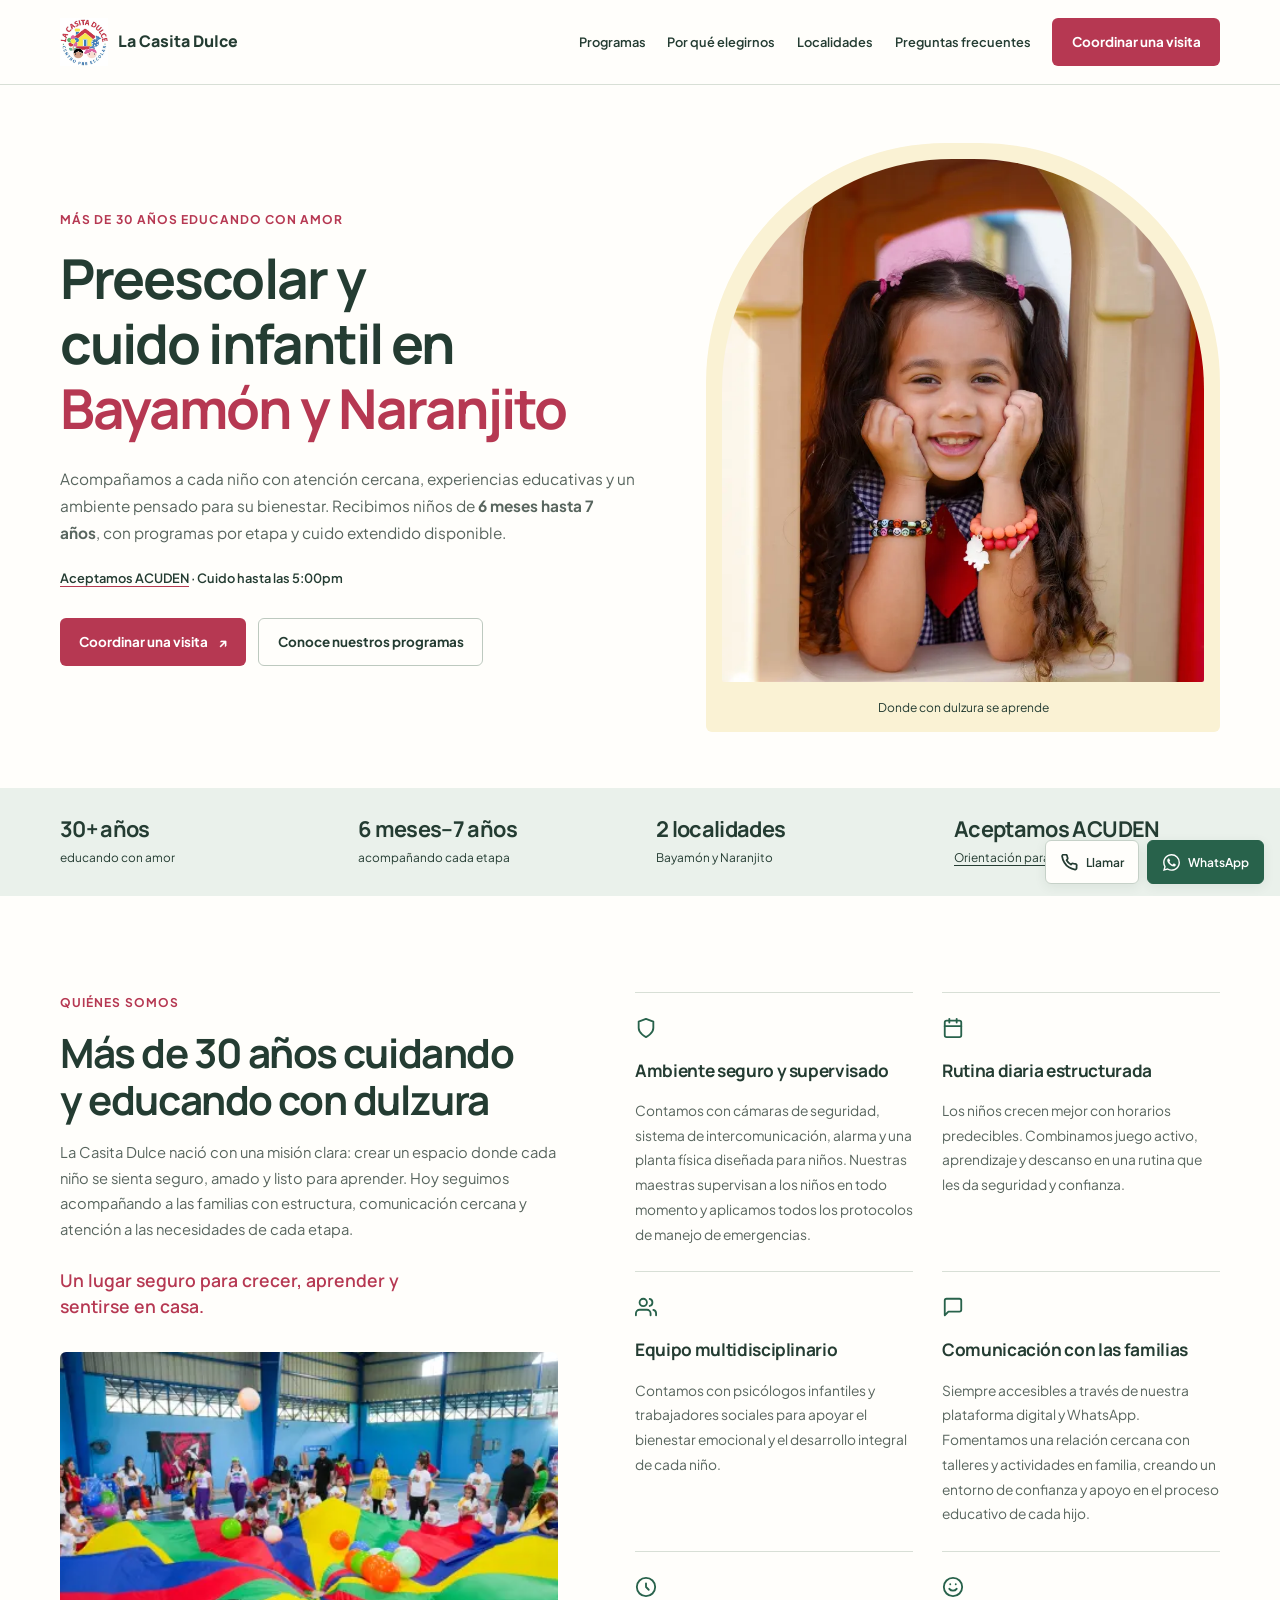
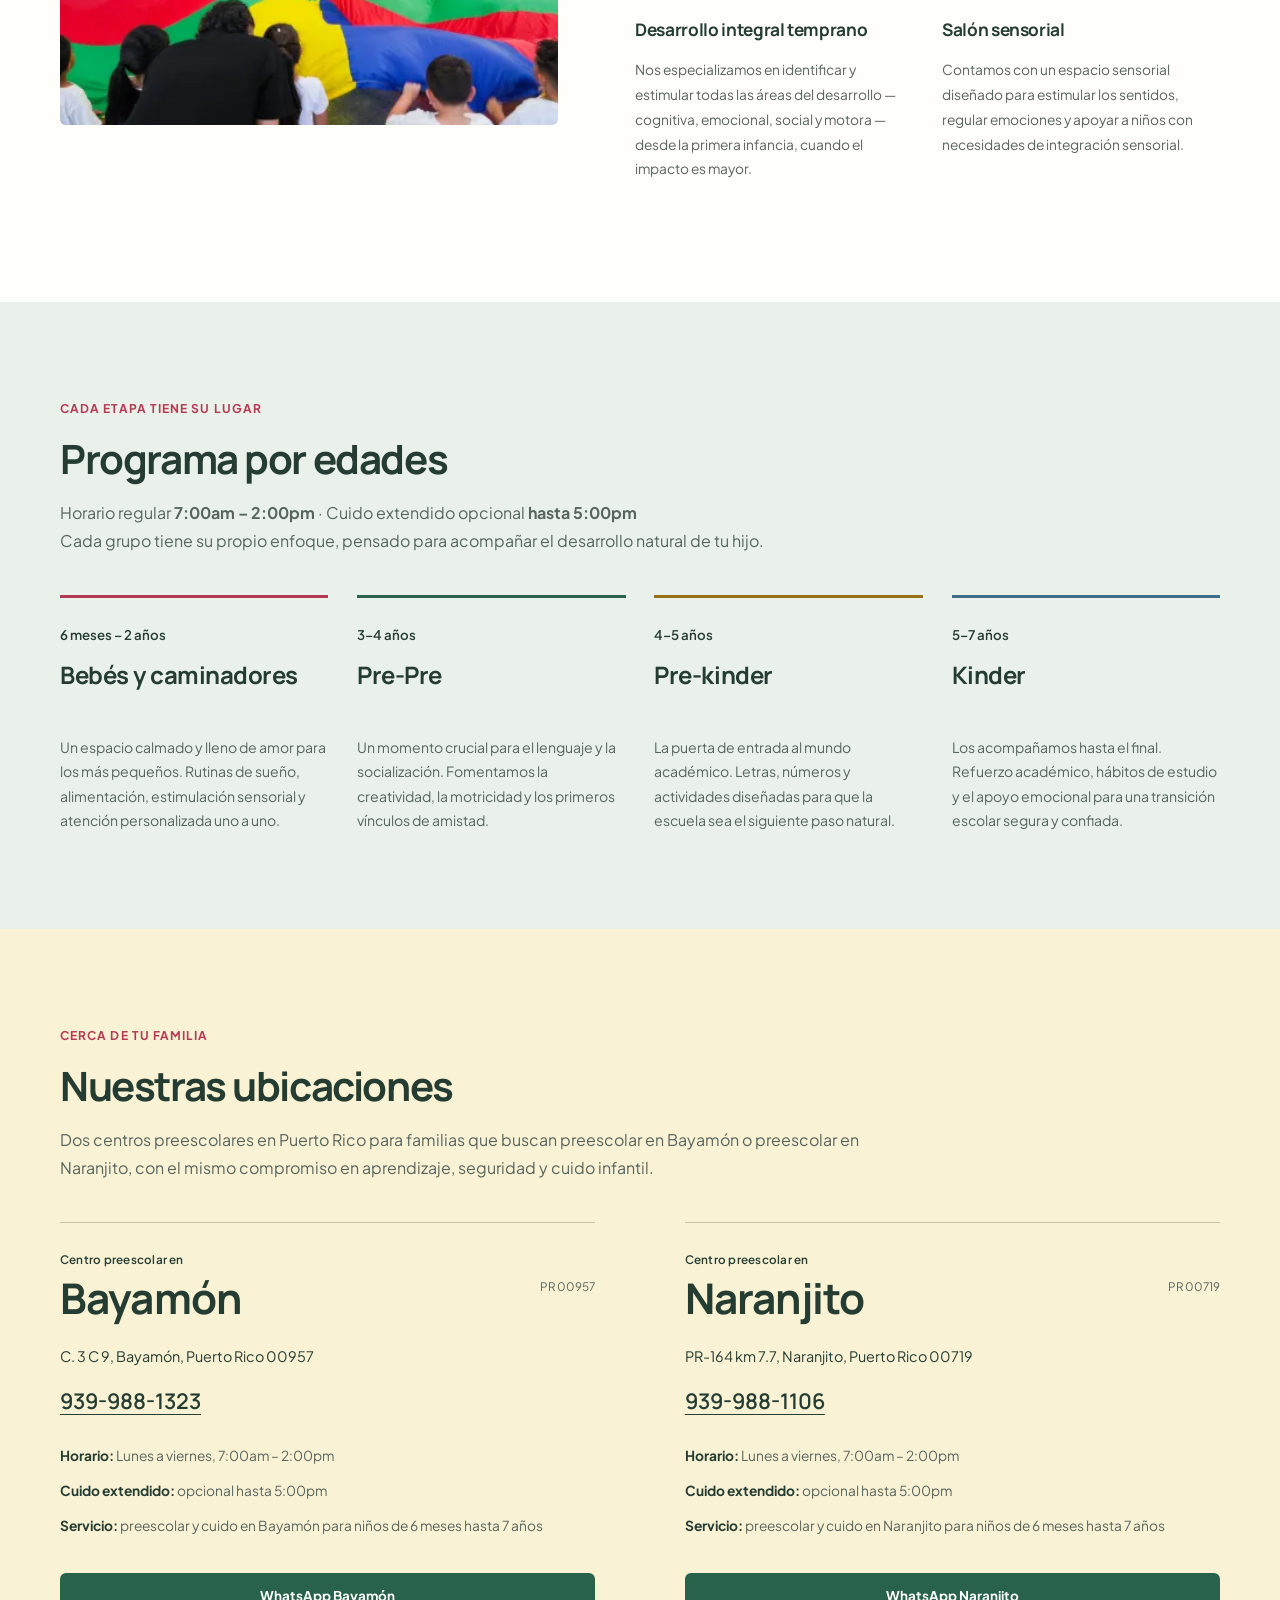
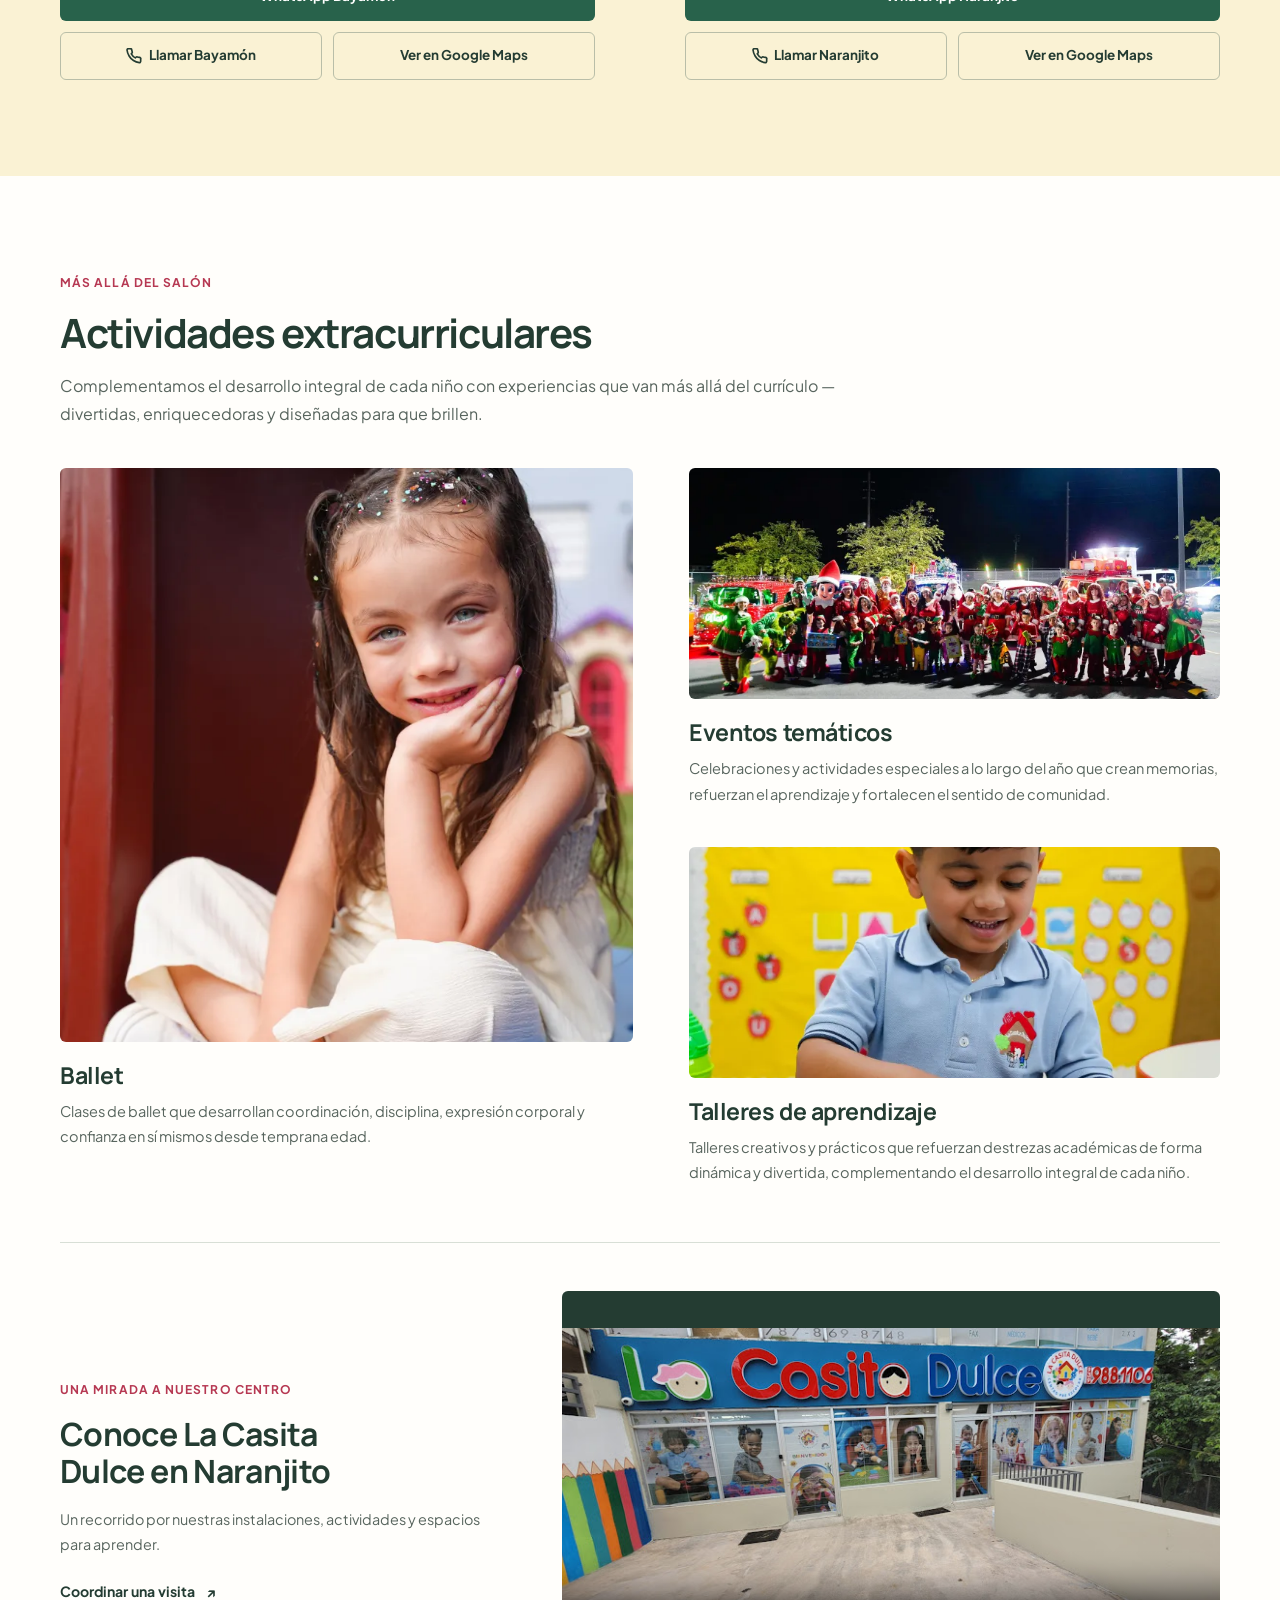
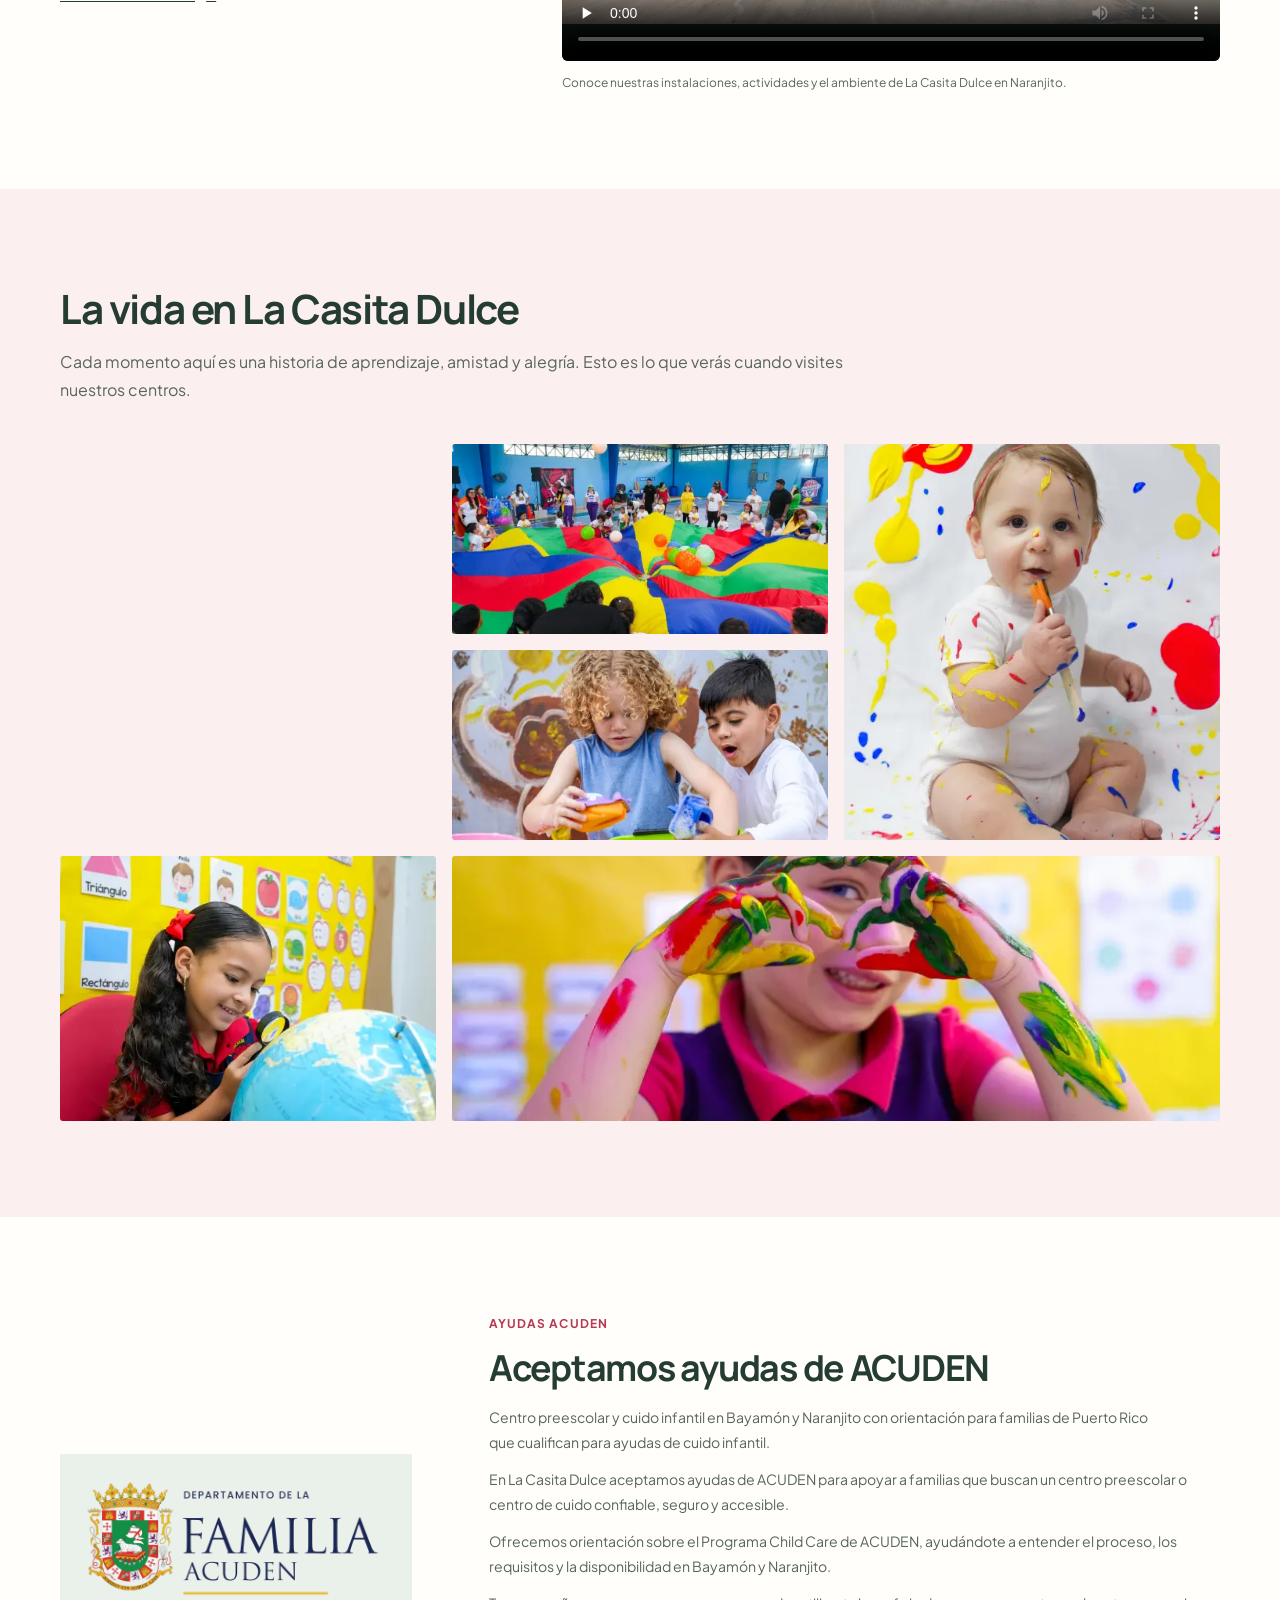
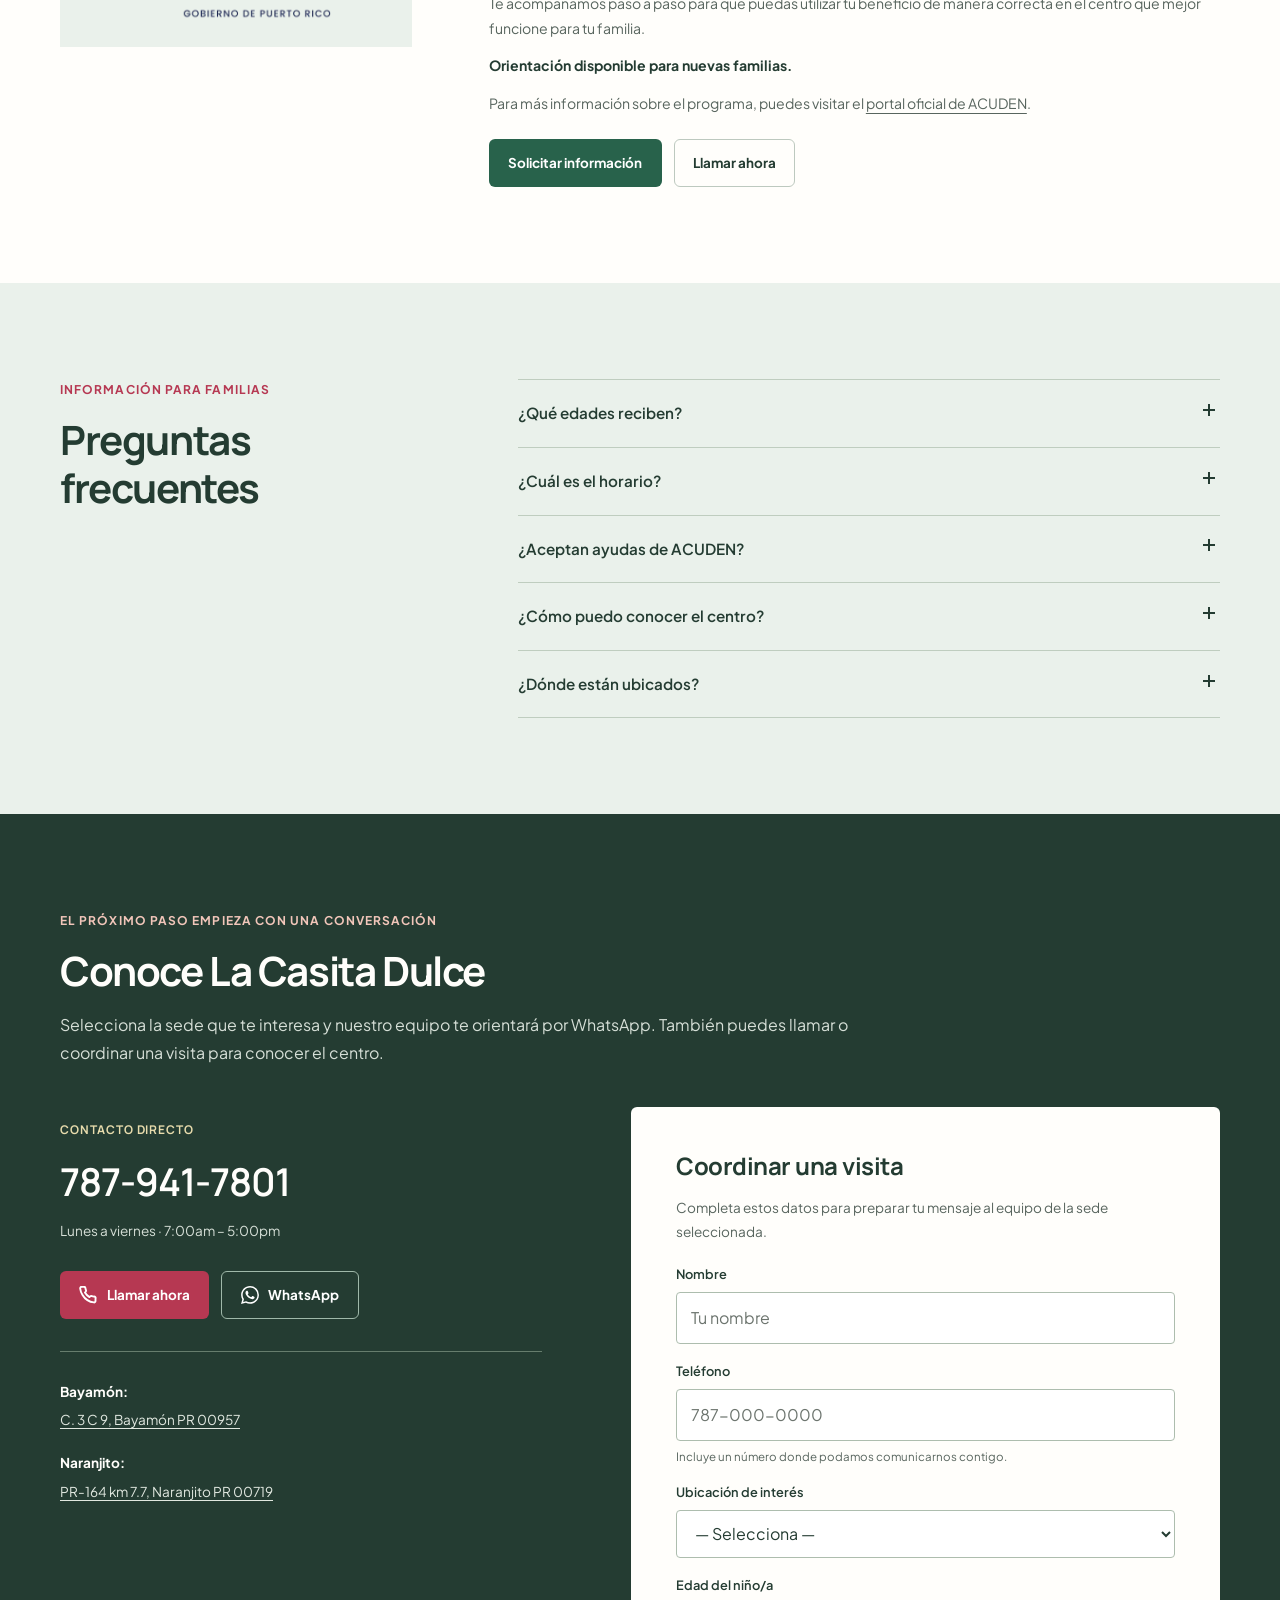
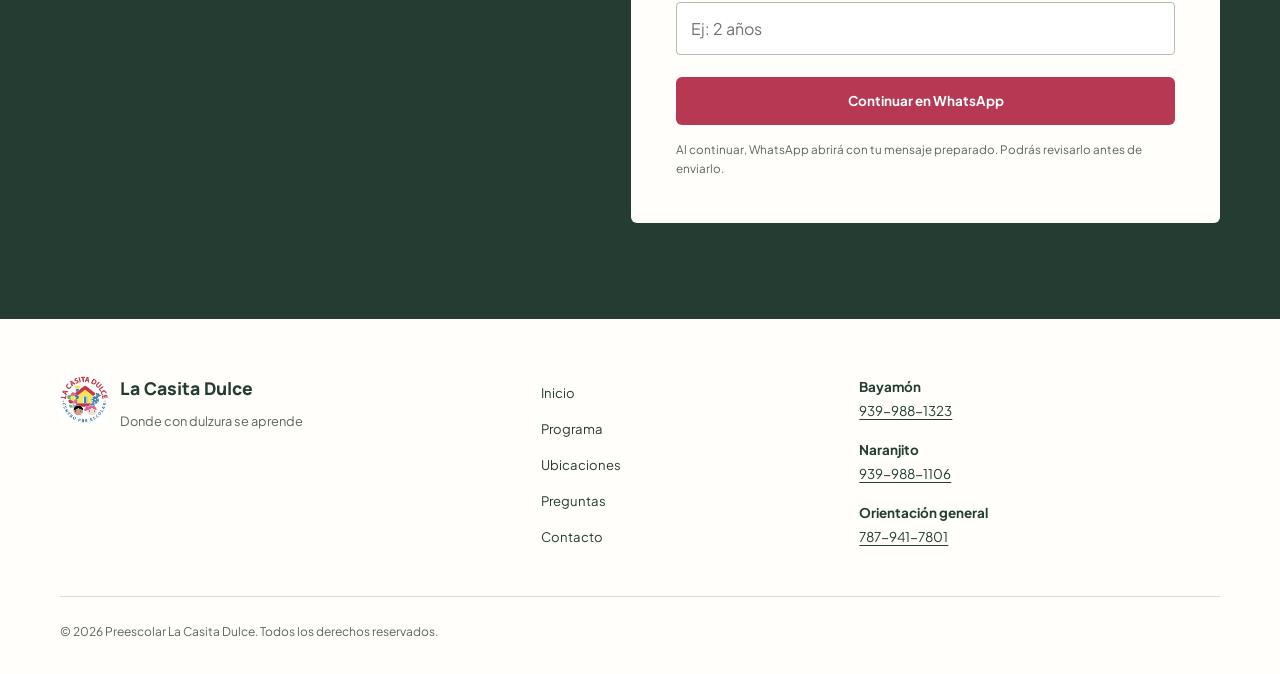
==== commit b7d17e61: "Redesign homepage and improve responsive layout" ====
--- a/index.html
+++ b/index.html
@@ -49,7 +49,7 @@
     <link rel="preconnect" href="https://fonts.googleapis.com" />
     <link rel="preconnect" href="https://fonts.gstatic.com" crossorigin />
     <link
-      href="https://fonts.googleapis.com/css2?family=Fredoka:wght@500;600;700&family=Plus+Jakarta+Sans:wght@400;500;600;700;800&display=swap"
+      href="https://fonts.googleapis.com/css2?family=Manrope:wght@600;700;800&family=Plus+Jakarta+Sans:wght@400;500;600;700;800&display=swap"
       rel="stylesheet"
     />
 
@@ -136,11 +136,11 @@
           Menú
         </button>
         <nav id="site-nav" class="site-nav" aria-label="Navegación principal">
-          <a href="#inicio">Inicio</a>
-          <a href="#programa">Programa</a>
+          <a href="#programa">Programas</a>
           <a href="#porque">Por qué elegirnos</a>
-          <a href="#sedes">Ubicaciones</a>
-          <a href="#contacto" class="nav-cta">Solicita orientación</a>
+          <a href="#sedes">Localidades</a>
+          <a href="#preguqntas">Preguntas frecuentes</a>
+          <a href="#contacto" class="nav-cta">Coordinar una visita</a>
         </nav>
       </div>
     </header>
@@ -150,45 +150,38 @@
 
       <!-- 1. HERO -->
       <section class="hero" aria-labelledby="hero-heading">
-        <div class="hero-bg" aria-hidden="true">
-          <span class="blob blob-1"></span>
-          <span class="blob blob-2"></span>
-        </div>
         <div class="container hero-grid">
           <div class="hero-copy">
-            <p class="eyebrow">Cuido y preescolar en Bayamón y Naranjito</p>
-            <h1 id="hero-heading">Un lugar seguro para <span class="hero-highlight">crecer, aprender</span> y sentirse en casa</h1>
-            <p class="hero-slogan"><em>Más de 30 años educando con amor</em></p>
+            <p class="eyebrow">Más de 30 años educando con amor</p>
+            <h1 id="hero-heading">Preescolar y cuido infantil en <span>Bayamón y Naranjito</span></h1>
             <p class="hero-desc">
               Acompañamos a cada niño con atención cercana, experiencias educativas y un ambiente pensado para su bienestar. Recibimos niños de <strong>6 meses hasta 7 años</strong>, con programas por etapa y cuido extendido disponible.
             </p>
-            <ul class="trust-chips" aria-label="Información destacada">
-              <li>6 meses a 7 años</li>
-              <li>Cuido hasta las 5:00pm</li>
-              <li>Aceptamos ACUDEN</li>
-            </ul>
+            <p class="hero-note"><a href="#acuden">Aceptamos ACUDEN</a><span aria-hidden="true"> · </span>Cuido hasta las 5:00pm</p>
             <div class="cta-row">
-              <a class="btn btn-primary" href="#contacto">Habla con nuestro equipo</a>
-              <a class="btn btn-outline" href="#programa">Explora los programas</a>
+              <a class="btn btn-primary" href="#contacto">Coordinar una visita <span aria-hidden="true">↗</span></a>
+              <a class="btn btn-outline" href="#programa">Conoce nuestros programas</a>
             </div>
           </div>
-          <div class="hero-img">
-            <video
-              controls
-              playsinline
-              preload="metadata"
-              poster="images/herocasita.png"
-              aria-label="Video institucional de Preescolar La Casita Dulce en Naranjito"
-              aria-describedby="hero-video-caption"
-            >
-              <source src="Video/naranjito-preescolar-720p.m4v" type="video/mp4" />
-              Tu navegador no puede reproducir este video.
-              <a href="Video/naranjito-preescolar-720p.m4v">Abrir el video institucional</a>.
-            </video>
-            <p id="hero-video-caption" class="hero-video-caption">Conoce nuestras instalaciones, actividades y el ambiente de La Casita Dulce en Naranjito.</p>
-          </div>
-        </div>
-      </section>
+          <figure class="hero-photo">
+            <img src="images/optimized/nina-sonriendo-01-800.webp"
+              srcset="images/optimized/nina-sonriendo-01-480.webp 480w, images/optimized/nina-sonriendo-01-800.webp 800w"
+              sizes="(min-width: 1200px) 490px, (min-width: 900px) 43vw, (min-width: 600px) 440px, calc(100vw - 40px)"
+              width="800" height="1201" alt="Niña sonriendo en la ventana de una casita de juego en La Casita Dulce"
+              fetchpriority="high" decoding="async" />
+            <figcaption>Donde con dulzura se aprende</figcaption>
+          </figure>
+        </div>
+      </section>
+
+      <div class="trust-band" aria-label="La Casita Dulce en breve">
+        <ul class="container trust-list">
+          <li><strong>30+ años</strong><span>educando con amor</span></li>
+          <li><strong>6 meses–7 años</strong><span>acompañando cada etapa</span></li>
+          <li><strong>2 localidades</strong><span>Bayamón y Naranjito</span></li>
+          <li><strong>Aceptamos ACUDEN</strong><a href="#acuden">Orientación para familias <span aria-hidden="true">↗</span></a></li>
+        </ul>
+      </div>
 
       <!-- 2. POR QUÉ LA CASITA DULCE -->
       <section class="section section-muted" id="porque" aria-labelledby="porque-heading">
@@ -197,15 +190,12 @@
             <p class="eyebrow">Quiénes somos</p>
             <h2 id="porque-heading">Más de 30 años cuidando y educando con dulzura</h2>
             <p class="section-desc">La Casita Dulce nació con una misión clara: crear un espacio donde cada niño se sienta seguro, amado y listo para aprender. Hoy seguimos acompañando a las familias con estructura, comunicación cercana y atención a las necesidades de cada etapa.</p>
-            <p class="trust-stat" aria-label="Más de 30 años acompañando a familias en Puerto Rico">
-              <strong>30+</strong>
-              <span>años acompañando a familias en Puerto Rico</span>
-            </p>
+            <p class="trust-motto">Un lugar seguro para crecer, aprender y sentirse en casa.</p>
             <div class="trust-photo">
               <img
                 src="images/optimized/ninos-field-day-800.webp"
                 srcset="images/optimized/ninos-field-day-480.webp 480w, images/optimized/ninos-field-day-800.webp 800w"
-                sizes="(min-width: 900px) 38vw, 100vw"
+                sizes="(min-width: 1200px) 468px, (min-width: 900px) 40vw, (min-width: 720px) 680px, calc(100vw - 40px)"
                 width="800"
                 height="534"
                 alt="Niños participando en una actividad al aire libre en La Casita Dulce"
@@ -264,6 +254,7 @@
       <!-- 3. PROGRAMA POR EDADES -->
       <section class="section" id="programa" aria-labelledby="programa-heading">
         <div class="container">
+          <p class="eyebrow">Cada etapa tiene su lugar</p>
           <h2 id="programa-heading">Programa por edades</h2>
           <p class="section-desc">
             Horario regular <strong>7:00am – 2:00pm</strong> · Cuido extendido opcional <strong>hasta 5:00pm</strong><br>
@@ -294,56 +285,10 @@
         </div>
       </section>
 
-      <!-- 4. ACTIVIDADES EXTRACURRICULARES -->
-      <section class="section section-muted" id="extracurriculares" aria-labelledby="extra-heading">
-        <div class="container">
-          <p class="eyebrow">Más allá del salón</p>
-          <h2 id="extra-heading">Actividades extracurriculares</h2>
-          <p class="section-desc">Complementamos el desarrollo integral de cada niño con experiencias que van más allá del currículo — divertidas, enriquecedoras y diseñadas para que brillen.</p>
-          <div class="extra-grid">
-            <article class="extra-card">
-              <div class="extra-img-wrap">
-                <img src="images/optimized/nina-sonriendo-02-480.webp" srcset="images/optimized/nina-sonriendo-02-480.webp 480w, images/optimized/nina-sonriendo-02-720.webp 720w" sizes="(min-width: 640px) 31vw, 92vw" width="480" height="721" alt="Niña en clases de ballet en La Casita Dulce" loading="lazy" decoding="async" />
-              </div>
-              <div class="extra-body">
-                <div class="extra-icon" aria-hidden="true">
-                  <svg width="22" height="22" viewBox="0 0 24 24" fill="none" stroke="currentColor" stroke-width="2" stroke-linecap="round" stroke-linejoin="round"><path d="M9 18V5l12-2v13"/><circle cx="6" cy="18" r="3"/><circle cx="18" cy="16" r="3"/></svg>
-                </div>
-                <h3>Ballet</h3>
-                <p>Clases de ballet que desarrollan coordinación, disciplina, expresión corporal y confianza en sí mismos desde temprana edad.</p>
-              </div>
-            </article>
-            <article class="extra-card">
-              <div class="extra-img-wrap">
-                <img src="images/optimized/Actividad-navidad-grupo-480.webp" srcset="images/optimized/Actividad-navidad-grupo-480.webp 480w, images/optimized/Actividad-navidad-grupo-720.webp 720w" sizes="(min-width: 640px) 31vw, 92vw" width="480" height="320" alt="Celebración navideña en grupo en La Casita Dulce" loading="lazy" decoding="async" />
-              </div>
-              <div class="extra-body">
-                <div class="extra-icon" aria-hidden="true">
-                  <svg width="22" height="22" viewBox="0 0 24 24" fill="none" stroke="currentColor" stroke-width="2" stroke-linecap="round" stroke-linejoin="round"><path d="M12 2l3.09 6.26L22 9.27l-5 4.87 1.18 6.88L12 17.77l-6.18 3.25L7 14.14 2 9.27l6.91-1.01L12 2z"/></svg>
-                </div>
-                <h3>Eventos temáticos</h3>
-                <p>Celebraciones y actividades especiales a lo largo del año que crean memorias, refuerzan el aprendizaje y fortalecen el sentido de comunidad.</p>
-              </div>
-            </article>
-            <article class="extra-card">
-              <div class="extra-img-wrap">
-                <img src="images/optimized/nino-jugando-01-480.webp" srcset="images/optimized/nino-jugando-01-480.webp 480w, images/optimized/nino-jugando-01-720.webp 720w" sizes="(min-width: 640px) 31vw, 92vw" width="480" height="507" alt="Niño jugando en La Casita Dulce" loading="lazy" decoding="async" />
-              </div>
-              <div class="extra-body">
-                <div class="extra-icon" aria-hidden="true">
-                  <svg width="22" height="22" viewBox="0 0 24 24" fill="none" stroke="currentColor" stroke-width="2" stroke-linecap="round" stroke-linejoin="round"><path d="M2 3h6a4 4 0 0 1 4 4v14a3 3 0 0 0-3-3H2z"/><path d="M22 3h-6a4 4 0 0 0-4 4v14a3 3 0 0 1 3-3h7z"/></svg>
-                </div>
-                <h3>Talleres de aprendizaje</h3>
-                <p>Talleres creativos y prácticos que refuerzan destrezas académicas de forma dinámica y divertida, complementando el desarrollo integral de cada niño.</p>
-              </div>
-            </article>
-          </div>
-        </div>
-      </section>
-
-      <!-- 5. NUESTRAS SEDES -->
+      <!-- 4. NUESTRAS SEDES -->
       <section class="section section-muted" id="sedes" aria-labelledby="sedes-heading">
         <div class="container">
+          <p class="eyebrow">Cerca de tu familia</p>
           <h2 id="sedes-heading">Nuestras ubicaciones</h2>
           <p class="section-desc">Dos centros preescolares en Puerto Rico para familias que buscan preescolar en Bayamón o preescolar en Naranjito, con el mismo compromiso en aprendizaje, seguridad y cuido infantil.</p>
           <div class="locations-grid">
@@ -351,12 +296,13 @@
             <!-- Bayamón -->
             <article class="location-card" id="bayamon">
               <div class="location-header">
-                <h3>Centro preescolar en Bayamón</h3>
+                <h3><span>Centro preescolar en</span> Bayamón</h3>
                 <span class="location-tag">PR 00957</span>
               </div>
               <address class="location-address">
                 C. 3 C 9, Bayamón, Puerto Rico 00957
               </address>
+              <a class="location-phone" href="tel:+19399881323">939-988-1323</a>
               <ul class="location-details">
                 <li><strong>Horario:</strong> Lunes a viernes, 7:00am – 2:00pm</li>
                 <li><strong>Cuido extendido:</strong> opcional hasta 5:00pm</li>
@@ -389,12 +335,13 @@
             <!-- Naranjito -->
             <article class="location-card" id="naranjito">
               <div class="location-header">
-                <h3>Centro preescolar en Naranjito</h3>
+                <h3><span>Centro preescolar en</span> Naranjito</h3>
                 <span class="location-tag">PR 00719</span>
               </div>
               <address class="location-address">
                 PR-164 km 7.7, Naranjito, Puerto Rico 00719
               </address>
+              <a class="location-phone" href="tel:+19399881106">939-988-1106</a>
               <ul class="location-details">
                 <li><strong>Horario:</strong> Lunes a viernes, 7:00am – 2:00pm</li>
                 <li><strong>Cuido extendido:</strong> opcional hasta 5:00pm</li>
@@ -428,18 +375,79 @@
         </div>
       </section>
 
+      <!-- 5. ACTIVIDADES EXTRACURRICULARES -->
+      <section class="section section-muted" id="extracurriculares" aria-labelledby="extra-heading">
+        <div class="container">
+          <p class="eyebrow">Más allá del salón</p>
+          <h2 id="extra-heading">Actividades extracurriculares</h2>
+          <p class="section-desc">Complementamos el desarrollo integral de cada niño con experiencias que van más allá del currículo — divertidas, enriquecedoras y diseñadas para que brillen.</p>
+          <div class="extra-grid">
+            <article class="extra-card">
+              <div class="extra-img-wrap">
+                <img src="images/optimized/nina-sonriendo-02-480.webp" srcset="images/optimized/nina-sonriendo-02-480.webp 480w, images/optimized/nina-sonriendo-02-720.webp 720w" sizes="(min-width: 1200px) 540px, (min-width: 600px) 45vw, calc(100vw - 40px)" width="480" height="721" alt="Niña en clases de ballet en La Casita Dulce" loading="lazy" decoding="async" />
+              </div>
+              <div class="extra-body">
+                <h3>Ballet</h3>
+                <p>Clases de ballet que desarrollan coordinación, disciplina, expresión corporal y confianza en sí mismos desde temprana edad.</p>
+              </div>
+            </article>
+            <article class="extra-card">
+              <div class="extra-img-wrap">
+                <img src="images/optimized/Actividad-navidad-grupo-480.webp" srcset="images/optimized/Actividad-navidad-grupo-480.webp 480w, images/optimized/Actividad-navidad-grupo-720.webp 720w" sizes="(min-width: 1200px) 540px, (min-width: 600px) 45vw, calc(100vw - 40px)" width="480" height="320" alt="Celebración navideña en grupo en La Casita Dulce" loading="lazy" decoding="async" />
+              </div>
+              <div class="extra-body">
+                <h3>Eventos temáticos</h3>
+                <p>Celebraciones y actividades especiales a lo largo del año que crean memorias, refuerzan el aprendizaje y fortalecen el sentido de comunidad.</p>
+              </div>
+            </article>
+            <article class="extra-card">
+              <div class="extra-img-wrap">
+                <img src="images/optimized/nino-jugando-01-480.webp" srcset="images/optimized/nino-jugando-01-480.webp 480w, images/optimized/nino-jugando-01-720.webp 720w" sizes="(min-width: 1200px) 540px, (min-width: 600px) 45vw, calc(100vw - 40px)" width="480" height="507" alt="Niño jugando en La Casita Dulce" loading="lazy" decoding="async" />
+              </div>
+              <div class="extra-body">
+                <h3>Talleres de aprendizaje</h3>
+                <p>Talleres creativos y prácticos que refuerzan destrezas académicas de forma dinámica y divertida, complementando el desarrollo integral de cada niño.</p>
+              </div>
+            </article>
+          </div>
+          <div class="experience-film">
+            <div class="film-copy">
+              <p class="eyebrow">Una mirada a nuestro centro</p>
+              <h3>Conoce La Casita Dulce en Naranjito</h3>
+              <p>Un recorrido por nuestras instalaciones, actividades y espacios para aprender.</p>
+              <a class="text-link" href="#contacto">Coordinar una visita <span aria-hidden="true">↗</span></a>
+            </div>
+            <div class="film-media">
+              <video
+                controls
+                playsinline
+                preload="none"
+                poster="images/herocasita.png"
+                aria-label="Video institucional de Preescolar La Casita Dulce en Naranjito"
+                aria-describedby="hero-video-caption"
+              >
+                <source src="Video/naranjito-preescolar-720p.m4v" type="video/mp4" />
+                Tu navegador no puede reproducir este video.
+                <a href="Video/naranjito-preescolar-720p.m4v">Abrir el video institucional</a>.
+              </video>
+              <p id="hero-video-caption" class="hero-video-caption">Conoce nuestras instalaciones, actividades y el ambiente de La Casita Dulce en Naranjito.</p>
+            </div>
+          </div>
+        </div>
+      </section>
+
       <!-- 6. GALERÍA -->
       <section class="section" id="galeria" aria-labelledby="galeria-heading">
         <div class="container">
           <h2 id="galeria-heading">La vida en La Casita Dulce</h2>
           <p class="section-desc">Cada momento aquí es una historia de aprendizaje, amistad y alegría. Esto es lo que verás cuando visites nuestros centros.</p>
           <div class="gallery-grid">
-            <img src="images/optimized/nina-sonriendo-01-480.webp" srcset="images/optimized/nina-sonriendo-01-480.webp 480w, images/optimized/nina-sonriendo-01-800.webp 800w" sizes="(min-width: 900px) 31vw, 46vw" width="480" height="721" alt="Niña sonriendo en el preescolar" loading="lazy" decoding="async" />
-            <img src="images/optimized/ninos-field-day-480.webp" srcset="images/optimized/ninos-field-day-480.webp 480w, images/optimized/ninos-field-day-800.webp 800w" sizes="(min-width: 900px) 31vw, 46vw" width="480" height="320" alt="Niños en actividad de Field Day en La Casita Dulce" loading="lazy" decoding="async" />
-            <img src="images/optimized/nino-pintura-02-480.webp" srcset="images/optimized/nino-pintura-02-480.webp 480w, images/optimized/nino-pintura-02-800.webp 800w" sizes="(min-width: 900px) 31vw, 46vw" width="480" height="721" alt="Niño pintando en La Casita Dulce" loading="lazy" decoding="async" />
-            <img src="images/optimized/nina-estudiando-01-480.webp" srcset="images/optimized/nina-estudiando-01-480.webp 480w, images/optimized/nina-estudiando-01-800.webp 800w" sizes="(min-width: 900px) 31vw, 46vw" width="480" height="721" alt="Niña aprendiendo en el salón" loading="lazy" decoding="async" />
-            <img src="images/optimized/nino-jugando-burbuja-closeup-480.webp" srcset="images/optimized/nino-jugando-burbuja-closeup-480.webp 480w, images/optimized/nino-jugando-burbuja-closeup-800.webp 800w" sizes="(min-width: 900px) 31vw, 46vw" width="480" height="320" alt="Niño jugando con burbujas en La Casita Dulce" loading="lazy" decoding="async" />
-            <img src="images/optimized/nina-corazon-01-480.webp" srcset="images/optimized/nina-corazon-01-480.webp 480w, images/optimized/nina-corazon-01-800.webp 800w" sizes="(min-width: 900px) 31vw, 46vw" width="480" height="320" alt="Niña feliz haciendo un corazón" loading="lazy" decoding="async" />
+            <img src="images/optimized/nina-sonriendo-01-480.webp" srcset="images/optimized/nina-sonriendo-01-480.webp 480w, images/optimized/nina-sonriendo-01-800.webp 800w" sizes="(min-width: 1200px) 376px, (min-width: 600px) 30vw, 44vw" width="480" height="721" alt="Niña sonriendo en el preescolar" loading="lazy" decoding="async" />
+            <img src="images/optimized/ninos-field-day-480.webp" srcset="images/optimized/ninos-field-day-480.webp 480w, images/optimized/ninos-field-day-800.webp 800w" sizes="(min-width: 1200px) 376px, (min-width: 600px) 30vw, 44vw" width="480" height="320" alt="Niños en actividad de Field Day en La Casita Dulce" loading="lazy" decoding="async" />
+            <img src="images/optimized/nino-pintura-02-480.webp" srcset="images/optimized/nino-pintura-02-480.webp 480w, images/optimized/nino-pintura-02-800.webp 800w" sizes="(min-width: 1200px) 376px, (min-width: 600px) 30vw, 44vw" width="480" height="721" alt="Niño pintando en La Casita Dulce" loading="lazy" decoding="async" />
+            <img src="images/optimized/nina-estudiando-01-480.webp" srcset="images/optimized/nina-estudiando-01-480.webp 480w, images/optimized/nina-estudiando-01-800.webp 800w" sizes="(min-width: 1200px) 376px, (min-width: 600px) 30vw, 44vw" width="480" height="721" alt="Niña aprendiendo en el salón" loading="lazy" decoding="async" />
+            <img src="images/optimized/nino-jugando-burbuja-closeup-480.webp" srcset="images/optimized/nino-jugando-burbuja-closeup-480.webp 480w, images/optimized/nino-jugando-burbuja-closeup-800.webp 800w" sizes="(min-width: 1200px) 376px, (min-width: 600px) 30vw, 44vw" width="480" height="320" alt="Niño jugando con burbujas en La Casita Dulce" loading="lazy" decoding="async" />
+            <img src="images/optimized/nina-corazon-01-480.webp" srcset="images/optimized/nina-corazon-01-480.webp 480w, images/optimized/nina-corazon-01-800.webp 800w" sizes="(min-width: 1200px) 768px, (min-width: 900px) 64vw, (min-width: 600px) 30vw, calc(100vw - 40px)" width="480" height="320" alt="Niña feliz haciendo un corazón" loading="lazy" decoding="async" />
           </div>
         </div>
       </section>
@@ -453,7 +461,7 @@
                 <img
                   src="images/optimized/acuden-640.webp"
                   srcset="images/optimized/acuden-640.webp 640w, images/optimized/acuden-960.webp 960w"
-                  sizes="(min-width: 900px) 40vw, 92vw"
+                  sizes="(min-width: 1200px) 310px, (min-width: 700px) 27vw, 300px"
                   alt="Ayudas ACUDEN para preescolar en Bayamón y Naranjito Puerto Rico"
                   width="640"
                   height="304"
@@ -519,7 +527,8 @@
       <!-- 9. CONTACTO / CTA FINAL -->
       <section class="section section-contact" id="contacto" aria-labelledby="contacto-heading">
         <div class="container">
-          <h2 id="contacto-heading">Conversemos sobre el mejor programa para tu hijo</h2>
+          <p class="eyebrow">El próximo paso empieza con una conversación</p>
+          <h2 id="contacto-heading">Conoce La Casita Dulce</h2>
           <p class="section-desc">
             Selecciona la sede que te interesa y nuestro equipo te orientará por WhatsApp. También puedes llamar o coordinar una visita para conocer el centro.
           </p>
@@ -567,7 +576,7 @@
 
             <!-- Formulario WhatsApp -->
             <div class="contact-form-wrap">
-              <h3>Solicita orientación</h3>
+              <h3>Coordinar una visita</h3>
               <p>Completa estos datos para preparar tu mensaje al equipo de la sede seleccionada.</p>
               <form class="js-whatsapp-form" data-form-context="información sobre sus programas" novalidate>
                 <fieldset class="whatsapp-fields" disabled aria-label="Datos para solicitar orientación">
@@ -629,6 +638,7 @@
         <div class="footer-locations" aria-label="Teléfonos por ubicación">
           <p><strong>Bayamón</strong> <a href="tel:+19399881323">939-988-1323</a></p>
           <p><strong>Naranjito</strong> <a href="tel:+19399881106">939-988-1106</a></p>
+          <p><strong>Orientación general</strong> <a href="tel:+17879417801">787-941-7801</a></p>
         </div>
         <p class="footer-copy">© <span id="year"></span> Preescolar La Casita Dulce. Todos los derechos reservados.</p>
       </div>
--- a/css/styles.css
+++ b/css/styles.css
@@ -1,2145 +1,342 @@
-/* ==========================================================================
-   Preescolar La Casita Dulce — styles.css
-   Paleta: rojo · azul · amarillo · verde · rosa — colores del logo
-   Mobile-first · Single landing page
-   ========================================================================== */
-
-/* ==========================================================================
-   1. TOKENS
-   ========================================================================== */
+/* La Casita Dulce — homepage
+   1. Tokens/base  2. Navigation  3. Hero  4. Sections  5. Contact/footer
+   Responsive rules live beside their components. No framework required. */
+
 :root {
-  /* Rojo brillante — color principal */
-  --coral:        #C9365A;
-  --coral-mid:    #DA5573;
-  --coral-light:  #FFE8EE;
-  --coral-pale:   #FFF6F8;
-
-  /* Verde bosque — confianza, WhatsApp (sin cambios) */
-  --forest:       #28745A;
-  --forest-mid:   #379170;
-  --forest-light: #E5F5EE;
-
-  /* Amarillo — del logo */
-  --honey:        #B97908;
-  --honey-light:  #FFF3C9;
-
-  /* Azul — del logo */
-  --slate:        #3567B7;
-  --slate-light:  #EAF1FF;
-
-  /* Rosa/fuchsia — del logo */
-  --pink:         #A94383;
-  --pink-light:   #FAE9F5;
-
-  /* Superficies — más limpias, sin beige pesado */
-  --bg:           #FFFDFA;
-  --surface:      #FFFFFF;
-  --surface-warm: #FFF8EF;
-
-  /* Texto neutro (no marrón) */
-  --text:         #273148;
-  --text-muted:   #596278;
-  --text-light:   #A1A1AA;
-
-  /* Bordes */
-  --border:       rgba(39, 49, 72, 0.10);
-  --border-warm:  rgba(232, 37, 58, 0.13);
-
-  /* Sombras neutras */
-  --shadow-xs:    0 1px 2px rgba(24, 24, 27, 0.06);
-  --shadow-sm:    0 8px 24px rgba(47, 57, 83, 0.07);
-  --shadow-md:    0 18px 45px rgba(47, 57, 83, 0.12);
-  --shadow-coral: 0 6px 22px rgba(232, 37, 58, 0.28);
-  --shadow-forest:0 6px 22px rgba(40, 89, 63, 0.30);
-
-  /* Radios — rectangulares intencionales, no pills */
-  --r-xs:  5px;
-  --r-sm:  14px;
-  --r-md:  18px;
-  --r-lg:  24px;
-  --r-xl:  32px;
-  --r-2xl: 28px;
-
-  /* Tipografía */
-  --font-display: "Fredoka", system-ui, Arial, sans-serif;
-  --font-body:    "Plus Jakarta Sans", system-ui, Arial, sans-serif;
-
-  /* Layout */
-  --container: 1220px;
-
-  /* Espaciado editorial */
-  --space-section: 5rem;
-  --space-section-mobile: 3.5rem;
-
-  /* Motion */
-  --ease: cubic-bezier(0.22, 1, 0.36, 1);
-  --dur:  220ms;
-}
-
-/* ==========================================================================
-   2. BASE + RESET
-   ========================================================================== */
-*, *::before, *::after { box-sizing: border-box; }
-
-html {
-  scroll-behavior: smooth;
-  scroll-padding-top: var(--header-offset, 110px);
-}
-
-body {
-  margin: 0;
-  font-family: var(--font-body);
-  font-size: 1rem;
-  line-height: 1.65;
-  color: var(--text);
-  background: var(--bg);
-  -webkit-font-smoothing: antialiased;
-  text-rendering: optimizeLegibility;
-}
-
-img {
-  max-width: 100%;
-  height: auto;
-  display: block;
-}
-
-a {
-  color: var(--coral);
-  text-underline-offset: 3px;
-  transition: opacity var(--dur) var(--ease), color var(--dur) var(--ease);
-}
-a:hover { opacity: 0.82; }
-
-p {
-  margin: 0 0 1rem;
-  color: var(--text-muted);
-  max-width: 68ch;
-}
-
-h1, h2, h3 {
-  font-family: var(--font-display);
-  color: var(--text);
-  line-height: 1.15;
-  margin: 0 0 0.75rem;
-  letter-spacing: -0.01em;
-}
-
-h1 { font-size: clamp(2rem, 3.5vw + 1rem, 3.1rem); }
-h2 { font-size: clamp(1.5rem, 2vw + 0.7rem, 2.1rem); margin-bottom: 0.5rem; }
-h3 { font-size: 1.15rem; margin-bottom: 0.45rem; }
-
-ul  { margin: 0; padding: 0; list-style: none; }
+  --paper: #fffefb;
+  --white: #ffffff;
+  --ink: #243c32;
+  --muted: #58655e;
+  --rose: #b63852;
+  --rose-dark: #92283e;
+  --blush: #fbefef;
+  --butter: #faf2d4;
+  --sage: #eaf1eb;
+  --forest: #28624b;
+  --line: #d8dfd6;
+  --display: "Manrope", system-ui, sans-serif;
+  --body: "Plus Jakarta Sans", system-ui, sans-serif;
+  --container: 1160px;
+  --radius: 6px;
+  --section-space: clamp(3.5rem, 7.5vw, 6.5rem);
+}
+
+* , *::before, *::after { box-sizing: border-box; }
+html { scroll-behavior: smooth; scroll-padding-top: var(--header-offset, 110px); }
+body { margin: 0; color: var(--ink); background: var(--paper); font: 400 1rem/1.75 var(--body); -webkit-font-smoothing: antialiased; }
+img { display: block; max-width: 100%; height: auto; }
+video { display: block; width: 100%; aspect-ratio: 16 / 9; background: var(--ink); }
+a { color: inherit; text-underline-offset: .25em; }
+a:hover { text-decoration-thickness: 2px; }
+button, input, select, textarea { font: inherit; }
+button, summary { cursor: pointer; }
+h1, h2, h3 { margin: 0 0 1rem; font-family: var(--display); font-weight: 700; line-height: 1.18; letter-spacing: -.035em; text-wrap: balance; }
+h1 { font-size: clamp(2.2rem, 4.3vw, 3.5rem); }
+h2 { font-size: clamp(1.9rem, 3.15vw, 2.75rem); }
+h3 { font-size: 1.2rem; letter-spacing: -.02em; }
+p { margin: 0 0 1.2rem; }
+strong { font-weight: 700; }
+figure { margin: 0; }
 address { font-style: normal; }
-strong  { color: var(--text); }
-
-/* Skip link */
-.skip-link {
-  position: absolute;
-  left: -9999px;
-  top: 8px;
-  z-index: 100;
-  background: var(--surface);
-  color: var(--text);
-  padding: 0.6rem 1rem;
-  border-radius: var(--r-md);
-  border: 2px solid var(--coral);
-  box-shadow: var(--shadow-sm);
-  font-weight: 700;
-  text-decoration: none;
-}
-.skip-link:focus { left: 8px; }
-
-:focus-visible {
-  outline: 3px solid rgba(232, 37, 58, 0.40);
-  outline-offset: 3px;
-}
-
-@media (prefers-reduced-motion: reduce) {
-  html { scroll-behavior: auto; }
-  *, *::before, *::after { animation: none !important; transition: none !important; }
-}
-
-/* ==========================================================================
-   3. LAYOUT
-   ========================================================================== */
-.container {
-  width: min(var(--container), 92%);
-  margin-inline: auto;
-}
-
-.section {
-  padding: clamp(3.5rem, 5.5vw, 5.5rem) 0;
-}
-
-.section-muted {
-  background: var(--surface-warm);
-  border-top: 1px solid var(--border-warm);
-  border-bottom: 1px solid var(--border-warm);
-}
-
-.section-desc {
-  font-size: 1.05rem;
-  color: var(--text-muted);
-  max-width: 56ch;
-  line-height: 1.6;
-  margin-bottom: 2.5rem;
-}
-
-.acuden-card {
-  padding: 1.5rem;
-}
-
-.acuden-grid {
-  display: grid;
-  gap: 1.5rem;
-  align-items: center;
-}
-
-.acuden-media {
-  max-width: 24rem;
-  margin-inline: auto;
-}
-
-.acuden-media img {
-  width: 100%;
-  border-radius: var(--r-lg);
-  border: 1px solid var(--border);
-  box-shadow: var(--shadow-sm);
-}
-
-.acuden-copy .section-desc {
-  margin-bottom: 1.1rem;
-}
-
-.acuden-note {
-  margin: 0 0 1rem;
-  color: var(--text);
-}
-
-.acuden-inline-link {
-  color: inherit;
-  font-weight: 600;
-}
-
-.acuden-inline-link:hover {
-  color: inherit;
-  opacity: 0.75;
-}
-
-/* ==========================================================================
-   4. HEADER + NAV
-   ========================================================================== */
-.site-header {
-  position: sticky;
-  top: 0;
-  z-index: 50;
-  backdrop-filter: blur(14px);
-  -webkit-backdrop-filter: blur(14px);
-}
-
-.nav-wrap {
-  display: flex;
-  align-items: center;
-  justify-content: space-between;
-  gap: 1rem;
-  padding: 0.9rem 0;
-}
-
-.brand {
-  display: inline-flex;
-  align-items: center;
-  gap: 0.6rem;
-  text-decoration: none;
-  color: var(--text);
-  font-weight: 700;
-  font-family: var(--font-display);
-  font-size: 1.1rem;
-  flex-shrink: 0;
-}
-
-.brand img {
-  width: 42px;
-  height: 42px;
-  object-fit: cover;
-  border-radius: var(--r-sm);
-  border: 1px solid var(--border);
-  box-shadow: var(--shadow-xs);
-}
-
-.site-nav {
-  display: flex;
-  align-items: center;
-}
-
-.site-nav a {
-  text-decoration: none;
-  font-weight: 600;
-  border-radius: var(--r-sm);
-  transition: background var(--dur) var(--ease), color var(--dur) var(--ease);
-}
-
-.site-nav a:hover {
-  background: var(--coral-light);
-  color: var(--coral);
-  opacity: 1;
-}
-
-/* CTA en nav */
-.site-nav .nav-cta {
-  background: var(--coral);
-  color: #fff;
-  padding: 0.48rem 1rem;
-  margin-left: 0.4rem;
-  box-shadow: 0 2px 8px rgba(232, 37, 58, 0.22);
-}
-
-.site-nav .nav-cta:hover {
-  background: var(--coral);
-  filter: brightness(1.07);
-  color: #fff;
-  opacity: 1;
-}
-
-/* Mobile toggle */
-.menu-toggle {
-  display: none;
-  align-items: center;
-  gap: 0.4rem;
-  border: 1px solid var(--border);
-  background: var(--surface);
-  color: var(--text);
-  padding: 0.5rem 0.85rem;
-  border-radius: var(--r-sm);
-  font-weight: 700;
-  font-size: 0.88rem;
-  cursor: pointer;
-  box-shadow: var(--shadow-xs);
-}
-
-.menu-icon {
-  display: block;
-  width: 17px;
-  height: 2px;
-  background: currentColor;
-  position: relative;
-  border-radius: 2px;
-}
-.menu-icon::before,
-.menu-icon::after {
-  content: "";
-  position: absolute;
-  left: 0;
-  width: 100%;
-  height: 2px;
-  background: currentColor;
-  border-radius: 2px;
-  transition: top var(--dur) var(--ease), transform var(--dur) var(--ease);
-}
-.menu-icon::before { top: -5px; }
-.menu-icon::after  { top:  5px; }
-
-/* ==========================================================================
-   5. HERO
-   ========================================================================== */
-.hero {
-  position: relative;
-  overflow: hidden;
-}
-
-/* Blobs: washes suaves, sin animación — no más "startup template" */
-.hero-bg {
-  position: absolute;
-  inset: 0;
-  pointer-events: none;
-  display: none;
-}
-
-.blob {
-  position: absolute;
-  border-radius: 50%;
-}
-
-.blob-1 {
-  width: 65vw;
-  height: 65vw;
-  max-width: 700px;
-  max-height: 700px;
-  top: -20%;
-  right: -15%;
-  background: radial-gradient(circle at 55% 45%, rgba(232, 37, 58, 0.09), transparent 65%);
-}
-
-.blob-2 {
-  width: 50vw;
-  height: 50vw;
-  max-width: 560px;
-  max-height: 560px;
-  bottom: -20%;
-  left: -10%;
-  background: radial-gradient(circle at 45% 55%, rgba(43, 95, 191, 0.07), transparent 65%);
-}
-
-.hero-grid {
-  position: relative;
-  z-index: 1;
-  flex-direction: column;
-  align-items: center;
-}
-
-.hero-copy {
-  display: flex;
-  flex-direction: column;
-}
-
-/* Eyebrow: borde izquierdo en vez de pill genérico */
-.eyebrow {
-  display: inline-flex;
-  align-items: center;
-  gap: 0.5rem;
-  padding: 0 0 0 0.85rem;
-  border-left: 3px solid var(--coral);
-  color: var(--coral);
-  font-size: 0.82rem;
-  font-weight: 800;
-  letter-spacing: 0.07em;
-  text-transform: uppercase;
-  margin-bottom: 1rem;
-  line-height: 1.3;
-}
-
-/* En el hero el eyebrow se convierte en pill centrado */
-.hero .eyebrow {
-  border-left: none;
-  padding: 0.38rem 1.1rem;
-  border: 1.5px solid rgba(232, 37, 58, 0.28);
-  background: rgba(255, 255, 255, 0.70);
-  border-radius: var(--r-2xl);
-  backdrop-filter: blur(6px);
-}
-
-.hero-slogan {
-  font-style: italic;
-  font-size: 1rem;
-  color: var(--coral-mid);
-  margin: -0.25rem 0 0.75rem;
-  letter-spacing: 0.01em;
-}
-
-.hero-desc {
-  font-size: 1.08rem;
-  color: var(--text-muted);
-  max-width: 50ch;
-  line-height: 1.65;
-  text-align: center;
-  margin-inline: auto;
-}
-
-/* Trust chips: tags rectangulares, no pills */
-.trust-chips {
-  display: flex;
-  flex-wrap: wrap;
-  gap: 0.45rem;
-  margin: 1.1rem 0 1.75rem;
-  justify-content: center;
-}
-
-.trust-chips li {
-  background: var(--surface);
-  border: 1px solid var(--border);
-  border-radius: var(--r-xs);
-  padding: 0.3rem 0.65rem;
-  font-size: 0.82rem;
-  font-weight: 700;
-  color: var(--text-muted);
-  box-shadow: var(--shadow-xs);
-  letter-spacing: 0.01em;
-}
-
-/* Imagen del hero: centrada con sombra prominente */
-.hero-img {
-  position: relative;
-}
-
-.hero-img img {
-  border-radius: var(--r-xl);
-  box-shadow: 0 24px 64px rgba(24, 24, 27, 0.13), 0 4px 14px rgba(24, 24, 27, 0.07);
-  object-fit: cover;
-  width: 100%;
-  max-height: 460px;
-}
-
-.hero-img video {
-  position: relative;
-  aspect-ratio: 16 / 9;
-  display: block;
-  object-fit: cover;
-  background: #172037;
-}
-
-.hero-video-caption {
-  position: relative;
-  margin: 0.75rem auto 0;
-  font-size: 0.82rem;
-  line-height: 1.45;
-  text-align: center;
-}
-
-/* ==========================================================================
-   6. BOTONES — rectangulares intencionales, no pills
-   ========================================================================== */
-.cta-row {
-  display: flex;
-  flex-direction: column;
-  gap: 0.65rem;
-}
-
-.hero .cta-row {
-  align-items: center;
-}
-
-.btn {
-  display: inline-flex;
-  align-items: center;
-  justify-content: center;
-  gap: 0.5rem;
-  padding: 0.85rem 1.3rem;
-  border-radius: var(--r-sm); /* 9px — deliberado, no pill */
-  border: none;
-  font-family: var(--font-body);
-  font-weight: 700;
-  font-size: 0.93rem;
-  letter-spacing: 0.01em;
-  line-height: 1.1;
-  text-decoration: none;
-  cursor: pointer;
-  transition:
-    transform var(--dur) var(--ease),
-    box-shadow var(--dur) var(--ease),
-    filter var(--dur) var(--ease);
-}
-
-.btn:hover  { transform: translateY(-2px); opacity: 1; }
-.btn:active { transform: translateY(0); }
-
-/* Primario: coral con gradiente cálido */
-.btn-primary {
-  background: linear-gradient(160deg, var(--coral-mid), var(--coral));
-  color: #fff;
-  box-shadow: var(--shadow-coral);
-}
-.btn-primary:hover { filter: brightness(1.06); color: #fff; box-shadow: 0 10px 30px rgba(232, 37, 58, 0.35); }
-
-/* WhatsApp: verde bosque */
-.btn-whatsapp {
-  background: linear-gradient(160deg, var(--forest-mid), var(--forest));
-  color: #fff;
-  box-shadow: var(--shadow-forest);
-}
-.btn-whatsapp:hover { filter: brightness(1.07); color: #fff; }
-
-/* Outline: limpio y cálido */
-.btn-outline {
-  background: var(--surface);
-  color: var(--text);
-  border: 1.5px solid var(--border);
-  box-shadow: var(--shadow-xs);
-}
-.btn-outline:hover { background: var(--surface-warm); color: var(--text); box-shadow: var(--shadow-sm); }
-
-.btn-sm { padding: 0.65rem 1rem; font-size: 0.87rem; }
-
-/* Botón submit en form */
-button.btn-primary {
-  border: none;
-  width: 100%;
-}
-
-/* ==========================================================================
-   6c. ACTIVIDADES EXTRACURRICULARES
-   ========================================================================== */
-
-.extra-grid {
-  display: grid;
-  gap: 1.5rem;
-  margin-top: 2rem;
-}
-
-@media (min-width: 640px) {
-  .extra-grid { grid-template-columns: repeat(3, 1fr); }
-}
-
-.extra-card {
-  background: var(--surface);
-  border: 1px solid var(--border);
-  border-radius: var(--r-lg);
-  overflow: hidden;
-  text-align: center;
-  transition: box-shadow var(--dur) var(--ease), transform var(--dur) var(--ease);
-}
-
-.extra-img-wrap {
-  width: 100%;
-  aspect-ratio: 4 / 3;
-  overflow: hidden;
-}
-
-.extra-img-wrap img {
-  width: 100%;
-  height: 100%;
-  object-fit: cover;
-  object-position: center;
-  display: block;
-  transition: transform 0.4s var(--ease);
-}
-
-.extra-card:nth-child(1) .extra-img-wrap img {
-  object-position: center 24%;
-}
-
-.extra-card:nth-child(3) .extra-img-wrap img {
-  object-position: center 26%;
-}
-
-.extra-card:hover .extra-img-wrap img {
-  transform: scale(1.04);
-}
-
-.extra-body {
-  padding: 1.5rem 1.25rem 1.75rem;
-}
-
-.extra-card:hover {
-  transform: translateY(-3px);
-  box-shadow: var(--shadow-md);
-}
-
-.extra-icon {
-  width: 48px;
-  height: 48px;
-  border-radius: 50%;
-  display: flex;
-  align-items: center;
-  justify-content: center;
-  margin: 0 auto 1rem;
-}
-
-.extra-card:nth-child(1) .extra-icon { background: var(--pink-light);   color: var(--pink);   }
-.extra-card:nth-child(2) .extra-icon { background: var(--honey-light);  color: var(--honey);  }
-.extra-card:nth-child(3) .extra-icon { background: var(--slate-light);  color: var(--slate);  }
-
-.extra-card h3 {
-  font-size: 1.05rem;
-  font-weight: 700;
-  color: var(--text);
-  margin-bottom: 0.5rem;
-}
-
-.extra-card p {
-  font-size: 0.95rem;
-  color: var(--text-muted);
-  line-height: 1.65;
-}
-
-/* ==========================================================================
-   7. POR QUÉ — feature cards con acento superior
-   ========================================================================== */
-.features-grid { display: grid; gap: 1.25rem; }
-
-.feature-card {
-  background: var(--surface);
-  border: 1px solid var(--border);
-  border-top: 3px solid var(--coral); /* sobrescrito por nth-child */
-  border-radius: var(--r-lg);
-  padding: 1.6rem;
-  box-shadow: var(--shadow-sm);
-  transition: box-shadow var(--dur) var(--ease), transform var(--dur) var(--ease);
-}
-
-/* Acento superior de color por tarjeta */
-.feature-card:nth-child(1) { border-top-color: var(--coral); }
-.feature-card:nth-child(2) { border-top-color: var(--forest); }
-.feature-card:nth-child(3) { border-top-color: var(--honey); }
-.feature-card:nth-child(4) { border-top-color: var(--slate); }
-.feature-card:nth-child(5) { border-top-color: var(--pink); }
-.feature-card:nth-child(6) { border-top-color: var(--coral); }
-
-.feature-card:hover {
-  transform: translateY(-3px);
-  box-shadow: var(--shadow-md);
-}
-
-/* Contenedor de icono SVG: cuadrado redondeado con color de fondo */
-.feature-icon {
-  width: 46px;
-  height: 46px;
-  display: grid;
-  place-items: center;
-  border-radius: var(--r-md);
-  margin-bottom: 1rem;
-  flex-shrink: 0;
-}
-
-.feature-card:nth-child(1) .feature-icon { background: var(--coral-light);  color: var(--coral);  }
-.feature-card:nth-child(2) .feature-icon { background: var(--forest-light); color: var(--forest); }
-.feature-card:nth-child(3) .feature-icon { background: var(--honey-light);  color: var(--honey);  }
-.feature-card:nth-child(4) .feature-icon { background: var(--slate-light);  color: var(--slate);  }
-.feature-card:nth-child(5) .feature-icon { background: var(--pink-light);   color: var(--pink);   }
-.feature-card:nth-child(6) .feature-icon { background: var(--coral-light);  color: var(--coral);  }
-
-.feature-icon svg { display: block; flex-shrink: 0; }
-
-.feature-card h3 { color: var(--text); margin-bottom: 0.4rem; }
-.feature-card p  { margin: 0; font-size: 0.94rem; }
-
-/* ==========================================================================
-   8. PROGRAMA POR EDADES — (está bien, refinamiento mínimo)
-   ========================================================================== */
-.ages-grid { display: grid; gap: 1.25rem; }
-
-.age-card {
-  background: var(--surface);
-  border: 1px solid var(--border);
-  border-left: 4px solid var(--coral);
-  border-radius: var(--r-lg);
-  padding: 1.5rem 1.5rem 1.5rem 1.65rem;
-  box-shadow: var(--shadow-sm);
-  transition: box-shadow var(--dur) var(--ease), transform var(--dur) var(--ease);
-}
-
-.age-card:nth-child(2) { border-left-color: var(--forest); }
-.age-card:nth-child(3) { border-left-color: var(--honey);  }
-.age-card:nth-child(4) { border-left-color: var(--pink);  }
-
-.age-card:hover { transform: translateY(-2px); box-shadow: var(--shadow-md); }
-
-.age-badge {
-  display: inline-block;
-  padding: 0.22rem 0.7rem;
-  border-radius: var(--r-xs);
-  font-size: 0.78rem;
-  font-weight: 800;
-  letter-spacing: 0.04em;
-  margin-bottom: 0.55rem;
-  /* colores por nth-child del age-card padre */
-}
-
-.age-card:nth-child(1) .age-badge { background: var(--coral-light);  color: var(--coral);  }
-.age-card:nth-child(2) .age-badge { background: var(--forest-light); color: var(--forest); }
-.age-card:nth-child(3) .age-badge { background: var(--honey-light);  color: var(--honey);  }
-.age-card:nth-child(4) .age-badge { background: var(--pink-light);   color: var(--pink);   }
-
-.age-card h3 { color: var(--text); margin-bottom: 0.35rem; }
-.age-card p  { margin: 0; font-size: 0.94rem; }
-
-/* ==========================================================================
-   9. SEDES
-   ========================================================================== */
-.locations-grid { display: grid; gap: 1.5rem; }
-
-.location-card {
-  background: var(--surface);
-  border: 1px solid var(--border);
-  border-radius: var(--r-xl);
-  padding: 1.85rem;
-  box-shadow: var(--shadow-sm);
-}
-
-.location-header {
-  display: flex;
-  align-items: baseline;
-  justify-content: space-between;
-  flex-wrap: wrap;
-  gap: 0.5rem;
-  margin-bottom: 0.85rem;
-}
-
-/* Marcador de ubicación CSS en vez de emoji */
-.location-header h3 {
-  display: flex;
-  align-items: center;
-  gap: 0.6rem;
-  margin: 0;
-  font-size: 1.25rem;
-}
-
-.location-header h3::before {
-  content: "";
-  display: inline-block;
-  flex-shrink: 0;
-  width: 10px;
-  height: 10px;
-  background: var(--coral);
-  border-radius: 50% 50% 50% 0;
-  transform: rotate(-45deg) translateY(-1px);
-  box-shadow: 0 0 0 3px var(--coral-light);
-}
-
-.location-tag {
-  font-size: 0.78rem;
-  font-weight: 700;
-  color: var(--text-muted);
-  background: var(--surface-warm);
-  border: 1px solid var(--border);
-  border-radius: var(--r-xs);
-  padding: 0.2rem 0.6rem;
-  letter-spacing: 0.04em;
-}
-
-.location-address {
-  font-size: 1rem;
-  font-weight: 600;
-  color: var(--text);
-  margin-bottom: 1.1rem;
-  padding-bottom: 1rem;
-  border-bottom: 1px solid var(--border);
-}
-
-.location-details {
-  margin-bottom: 1.4rem;
-}
-
-.location-details li {
-  font-size: 0.92rem;
-  color: var(--text-muted);
-  padding: 0.3rem 0;
-  border-bottom: 1px dashed var(--border);
-  display: flex;
-  gap: 0.4rem;
-}
-
-.location-details li:last-child { border-bottom: none; }
-
-.location-ctas {
-  display: flex;
-  flex-wrap: wrap;
-  gap: 0.65rem;
-}
-
-/* ==========================================================================
-   10. GALERÍA
-   ========================================================================== */
-.gallery-grid {
-  display: grid;
-  grid-template-columns: repeat(2, 1fr);
-  gap: 0.75rem;
-}
-
-.gallery-grid img {
-  width: 100%;
-  aspect-ratio: 4/3;
-  object-fit: cover;
-  object-position: center;
-  border-radius: var(--r-md);
-  box-shadow: var(--shadow-sm);
-  border: 1px solid var(--border);
-  transition: transform 320ms var(--ease), box-shadow 320ms var(--ease), filter 320ms var(--ease);
-}
-
-.gallery-grid img:nth-child(3) {
-  object-position: center 24%;
-}
-
-.gallery-grid img:hover {
-  transform: scale(1.03);
-  box-shadow: var(--shadow-md);
-  filter: brightness(1.03);
-  z-index: 1;
-}
-
-/* ==========================================================================
-   11. CONTACTO
-   ========================================================================== */
-.section-contact {
-  background: linear-gradient(145deg, var(--coral-pale) 0%, var(--surface-warm) 45%, var(--bg) 100%);
-  border-top: 1px solid var(--border-warm);
-}
-
-.contact-grid { display: grid; gap: 3rem; }
-
-.contact-info h3 {
-  font-size: 0.8rem;
-  font-weight: 800;
-  letter-spacing: 0.1em;
-  text-transform: uppercase;
-  color: var(--coral);
-  border-left: 3px solid var(--coral);
-  padding-left: 0.75rem;
-  margin-bottom: 0.75rem;
-}
-
-.contact-phone {
-  font-size: 2.2rem;
-  font-weight: 800;
-  font-family: var(--font-display);
-  letter-spacing: -0.01em;
-  line-height: 1;
-  margin-bottom: 0.35rem;
-}
-
-.contact-phone a {
-  text-decoration: none;
-  color: var(--text);
-}
-
-.contact-phone a:hover { color: var(--coral); opacity: 1; }
-
-.contact-locations {
-  margin-top: 1.75rem;
-  padding-top: 1.5rem;
-  border-top: 1px solid var(--border);
-}
-
-.contact-locations p {
-  margin-bottom: 0.6rem;
-  font-size: 0.92rem;
-}
-
-.contact-locations a {
-  color: var(--coral);
-  font-weight: 600;
-}
-
-/* Tarjeta de formulario */
-.contact-form-wrap {
-  background: var(--surface);
-  border: 1px solid var(--border);
-  border-radius: var(--r-xl);
-  padding: 2rem;
-  box-shadow: var(--shadow-md);
-}
-
-.contact-form-wrap h3 {
-  font-size: 1.2rem;
-  margin-bottom: 0.3rem;
-}
-
-.contact-form-wrap > p {
-  font-size: 0.92rem;
-  margin-bottom: 1.4rem;
-  color: var(--text-muted);
-  max-width: none;
-}
-
-.field {
-  display: flex;
-  flex-direction: column;
-  gap: 0.3rem;
-  margin-bottom: 0.9rem;
-}
-
-/* Sin JavaScript, los controles quedan deshabilitados sin alterar el layout. */
-.whatsapp-fields {
-  border: 0;
-  padding: 0;
-  margin: 0;
-  min-inline-size: 0;
-}
-
-label {
-  font-weight: 700;
-  font-size: 0.87rem;
-  color: var(--text);
-  letter-spacing: 0.01em;
-}
-
-.field-help {
-  color: var(--text-muted);
-  font-size: 0.76rem;
-  line-height: 1.45;
-}
-
-input,
-select,
-textarea {
-  width: 100%;
-  padding: 0.78rem 0.9rem;
-  border-radius: var(--r-sm);
-  border: 1.5px solid var(--border);
-  background: var(--bg);
-  color: var(--text);
-  font: inherit;
-  font-size: 0.94rem;
-  transition:
-    border-color var(--dur) var(--ease),
-    box-shadow var(--dur) var(--ease),
-    background var(--dur) var(--ease);
-}
-
-input:focus,
-select:focus,
-textarea:focus {
-  outline: none;
-  border-color: rgba(232, 37, 58, 0.45);
-  box-shadow: 0 0 0 4px rgba(232, 37, 58, 0.11);
-  background: var(--surface);
-}
-
-input::placeholder,
-textarea::placeholder {
-  color: var(--text-light);
-}
-
-.form-feedback {
-  min-height: 1.25rem;
-  font-size: 0.88rem;
-  font-weight: 700;
-  color: var(--text-muted);
-  margin-top: 0.6rem;
-}
-
-.form-feedback.success { color: var(--forest); }
-.whatsapp-result.hidden { display: none; }
-
-.form-privacy {
-  margin: 0.75rem 0 0;
-  color: var(--text-muted);
-  font-size: 0.78rem;
-  line-height: 1.5;
-}
-
-.noscript-note {
-  margin: 1rem 0 0;
-  padding: 0.85rem 1rem;
-  border-radius: var(--r-sm);
-  background: var(--honey-light);
-  color: var(--text);
-  font-size: 0.85rem;
-}
-
-/* Preguntas frecuentes */
-.faq-wrap { max-width: 820px; }
-
-.faq-list {
-  display: grid;
-  gap: 0.75rem;
-  margin-top: 2rem;
-}
-
-.faq-list details {
-  background: var(--surface);
-  border: 1px solid var(--border);
-  border-radius: var(--r-md);
-  box-shadow: var(--shadow-xs);
-  overflow: hidden;
-}
-
-.faq-list summary {
-  position: relative;
-  padding: 1rem 3rem 1rem 1.15rem;
-  color: var(--text);
-  font-family: var(--font-display);
-  font-weight: 600;
-  cursor: pointer;
-  list-style: none;
-}
-
-.faq-list summary::-webkit-details-marker { display: none; }
-.faq-list summary::after {
-  content: "+";
-  position: absolute;
-  top: 50%;
-  right: 1.15rem;
-  color: var(--coral);
-  font-family: var(--font-body);
-  font-size: 1.4rem;
-  transform: translateY(-50%);
-}
-.faq-list details[open] summary::after { content: "−"; }
-.faq-list details p { margin: 0; padding: 0 1.15rem 1.15rem; }
-
-/* ==========================================================================
-   12. FOOTER — oscuro cálido (cierre visual fuerte)
-   ========================================================================== */
-.site-footer {
-  background: #1B2A4A;
-  padding: 2.5rem 0 5.5rem;
-}
-
-.footer-inner {
-  display: grid;
-  text-align: center;
-}
-
-.footer-brand {
-  display: inline-flex;
-  align-items: center;
-  gap: 0.6rem;
-  justify-content: center;
-  font-family: var(--font-display);
-  font-weight: 700;
-  font-size: 1.05rem;
-  color: rgba(255, 255, 255, 0.92);
-}
-
-.footer-brand > div {
-  display: flex;
-  flex-direction: column;
-  gap: 0.15rem;
-}
-
-.footer-slogan {
-  font-family: var(--font-body);
-  font-weight: 400;
-  font-style: italic;
-  font-size: 0.78rem;
-  color: rgba(255, 255, 255, 0.45);
-  letter-spacing: 0.01em;
-}
-
-.footer-brand img {
-  width: 34px;
-  height: 34px;
-  border-radius: var(--r-xs);
-  opacity: 0.9;
-}
-
-.footer-nav {
-  display: flex;
-  flex-wrap: wrap;
-  justify-content: center;
-  gap: 0.15rem 0.75rem;
-}
-
-.footer-nav a {
-  color: rgba(255, 255, 255, 0.50);
-  text-decoration: none;
-  font-size: 0.88rem;
-  font-weight: 600;
-  padding: 0.2rem 0.3rem;
-}
-
-.footer-nav a:hover {
-  color: rgba(255, 255, 255, 0.90);
-  opacity: 1;
-}
-
-.footer-copy {
-  font-size: 0.82rem;
-  color: rgba(255, 255, 255, 0.65);
-  margin: 0;
-  max-width: none;
-}
-
-/* ==========================================================================
-   13. FLOATING CTAs
-   ========================================================================== */
-.floating-ctas {
-  position: fixed;
-  right: 1rem;
-  bottom: 1rem;
-  display: flex;
-  flex-direction: column;
-  gap: 0.5rem;
-  z-index: 60;
-}
-
-.fab {
-  display: inline-flex;
-  align-items: center;
-  gap: 0.45rem;
-  padding: 0.72rem 1.1rem;
-  border-radius: var(--r-sm);
-  font-weight: 700;
-  font-size: 0.88rem;
-  text-decoration: none;
-  color: #fff;
-  letter-spacing: 0.01em;
-  transition: transform var(--dur) var(--ease), box-shadow var(--dur) var(--ease);
-}
-
-.fab:hover { transform: translateY(-2px); opacity: 1; color: #fff; }
-
-.fab-call     { background: var(--coral);  box-shadow: var(--shadow-coral);  }
-.fab-whatsapp { background: var(--forest); box-shadow: var(--shadow-forest); }
-
-.fab-call:hover     { box-shadow: 0 10px 30px rgba(232, 37, 58, 0.38);  }
-.fab-whatsapp:hover { box-shadow: 0 10px 30px rgba(40, 89, 63, 0.38); }
-
-/* ==========================================================================
-   14. RESPONSIVE — Tablet (≥ 640px)
-   ========================================================================== */
-@media (min-width: 640px) {
-  .features-grid { grid-template-columns: repeat(3, 1fr); }
-  .ages-grid     { grid-template-columns: repeat(2, 1fr); }
-  .gallery-grid  { grid-template-columns: repeat(3, 1fr); }
-  .cta-row       { flex-direction: row; align-items: center; }
-}
-
-/* ==========================================================================
-   15. RESPONSIVE — Desktop (≥ 900px)
-   ========================================================================== */
-@media (min-width: 900px) {
-  .acuden-card {
-    padding: 1.85rem;
-  }
-
-  .acuden-grid {
-    grid-template-columns: minmax(0, 1.05fr) minmax(18rem, 0.95fr);
-    gap: 2.75rem;
-  }
-
-  .acuden-copy {
-    order: 1;
-  }
-
-  .acuden-media {
-    order: 2;
-    max-width: none;
-  }
-
-  .hero-grid {
-    max-width: 760px;
-    margin-inline: auto;
-  }
-
-  .hero-img {
-    width: min(640px, 88%);
-  }
-
-  .locations-grid { grid-template-columns: repeat(2, 1fr); }
-  .contact-grid   { grid-template-columns: 1fr 1fr; gap: 4rem; }
-
-  .footer-inner {
-    grid-template-columns: auto 1fr auto;
-    align-items: center;
-    text-align: left;
-  }
-  .footer-nav { justify-content: center; }
-
-  /* Galería: primera imagen más ancha */
-  .gallery-grid {
-    grid-template-columns: repeat(3, 1fr);
-  }
-}
-
-/* ==========================================================================
-   16. RESPONSIVE — Mobile nav (< 740px)
-   ========================================================================== */
-@media (max-width: 739px) {
-  .menu-toggle {
-    display: inline-flex;
-    min-height: 44px;
-  }
-
+:focus-visible { outline: 3px solid var(--rose); outline-offset: 5px; }
+.container { width: min(var(--container), calc(100% - 48px)); margin-inline: auto; }
+.section { padding-block: var(--section-space); }
+.section-desc { color: var(--muted); max-width: 67ch; margin-bottom: 2.5rem; }
+.eyebrow { color: var(--rose); font-size: .75rem; font-weight: 700; letter-spacing: .09em; text-transform: uppercase; margin-bottom: 1rem; }
+.skip-link { position: fixed; z-index: 100; top: 8px; left: 12px; padding: 10px 16px; color: var(--ink); background: var(--white); transform: translateY(-180%); }
+.skip-link:focus { transform: none; }
+.cta-row { display: flex; align-items: center; flex-wrap: wrap; gap: .75rem; }
+.btn, .nav-cta { min-height: 48px; display: inline-flex; align-items: center; justify-content: center; gap: .6rem; border: 1px solid transparent; border-radius: var(--radius); padding: .8rem 1.15rem; font-size: .84rem; font-weight: 700; line-height: 1.4; text-align: center; text-decoration: none; transition: background-color .18s, border-color .18s; }
+.btn-primary, .nav-cta { background: var(--rose); color: var(--white); }
+.btn-primary:hover, .nav-cta:hover { background: var(--rose-dark); }
+.btn-outline { border-color: #bdc9bf; background: transparent; color: var(--ink); }
+.btn-outline:hover { background: var(--sage); border-color: var(--ink); }
+.btn-whatsapp { background: var(--forest); color: var(--white); }
+.btn-whatsapp:hover { background: var(--ink); }
+.btn svg { flex: 0 0 auto; }
+.text-link { display: inline-flex; align-items: center; gap: .7rem; font-size: .88rem; font-weight: 700; text-decoration-thickness: 1px; }
+
+/* Navigation: desktop only when every label fits comfortably. */
+.site-header { position: sticky; top: 0; z-index: 50; background: var(--paper); border-bottom: 1px solid var(--line); }
+.nav-wrap { min-height: 84px; display: flex; align-items: center; justify-content: space-between; gap: 1.5rem; }
+.brand { display: inline-flex; align-items: center; gap: .65rem; text-decoration: none; font: 800 1rem/1.2 var(--display); flex-shrink: 0; }
+.brand img { width: 48px; height: 48px; object-fit: contain; }
+.site-nav { display: flex; align-items: center; gap: 1.35rem; }
+.site-nav a:not(.nav-cta) { display: inline-flex; align-items: center; min-height: 44px; font-size: .8rem; font-weight: 600; text-decoration: none; }
+.site-nav a:not(.nav-cta):hover { color: var(--rose); }
+.menu-toggle { display: none; }
+@media (max-width: 1023px) {
+  .nav-wrap { min-height: 76px; }
+  .menu-toggle { display: inline-flex; align-items: center; gap: .55rem; min-height: 44px; padding: .5rem .75rem; background: transparent; border: 1px solid var(--line); border-radius: var(--radius); color: var(--ink); font-size: .8rem; font-weight: 600; }
+  .menu-icon, .menu-icon::before, .menu-icon::after { display: block; width: 16px; height: 2px; background: currentColor; }
+  .menu-icon { position: relative; }
+  .menu-icon::before, .menu-icon::after { content: ""; position: absolute; }
+  .menu-icon::before { top: -5px; }
+  .menu-icon::after { top: 5px; }
   .menu-toggle[aria-expanded="true"] .menu-icon { background: transparent; }
   .menu-toggle[aria-expanded="true"] .menu-icon::before { top: 0; transform: rotate(45deg); }
   .menu-toggle[aria-expanded="true"] .menu-icon::after { top: 0; transform: rotate(-45deg); }
-
-  .site-nav {
-    position: absolute;
-    top: calc(100% + 1px);
-    right: 4%;
-    left: 4%;
-    width: auto;
-    display: none;
-    flex-direction: column;
-    align-items: stretch;
-    gap: 0.2rem;
-    padding: 0.75rem;
-    background: rgba(255, 253, 250, 0.98);
-    backdrop-filter: blur(14px);
-    -webkit-backdrop-filter: blur(14px);
-    border: 1px solid var(--border);
-    border-radius: var(--r-lg);
-    box-shadow: var(--shadow-md);
-    z-index: 50;
-  }
-
+  .site-nav { display: none; position: absolute; top: 100%; left: 0; right: 0; padding: 16px 24px 24px; background: var(--paper); border-bottom: 1px solid var(--line); box-shadow: 0 15px 20px #243c3210; gap: .35rem; flex-direction: column; align-items: stretch; }
   .site-nav.is-open { display: flex; }
-
-  .site-nav a {
-    display: flex;
-    align-items: center;
-    min-height: 46px;
-    padding: 0.65rem 0.9rem;
-    border-radius: var(--r-sm);
-  }
-
-  .site-nav .nav-cta {
-    margin-left: 0;
-    margin-top: 0.25rem;
-    text-align: center;
-    justify-content: center;
-  }
-
-  .contact-form-wrap { padding: 1.35rem; }
-  .contact-phone     { font-size: 1.75rem; }
-
-  .floating-ctas {
-    right: max(0.75rem, env(safe-area-inset-right));
-    bottom: max(0.75rem, env(safe-area-inset-bottom));
-    flex-direction: row;
-  }
-
-  .fab {
-    width: 50px;
-    height: 50px;
-    padding: 0;
-    justify-content: center;
-    border-radius: 50%;
-    font-size: 0;
-  }
-
-  .fab svg { width: 21px; height: 21px; }
-}
-
-/* ==========================================================================
-   17. DIRECCIÓN VISUAL ACTUAL
-   Ajustes de marca que complementan los componentes base sin duplicar tokens.
-   ========================================================================== */
-.site-header { background: rgba(255, 253, 250, .92); }
-.brand img { width: 48px; height: 48px; border: 0; box-shadow: none; object-fit: contain; }
-.brand span { font-size: 1.22rem; color: var(--text); }
-.site-nav .nav-cta, .btn-primary { background: var(--coral); box-shadow: 0 8px 20px rgba(233, 79, 114, .24); }
-.hero {
-  padding: clamp(3.5rem, 7vw, 6.8rem) 0;
-  background: radial-gradient(circle at 8% 16%, rgba(255,205,86,.30) 0 5%, transparent 5.2%), radial-gradient(circle at 92% 78%, rgba(91,176,154,.20) 0 8%, transparent 8.2%), linear-gradient(135deg, #fff8e8 0%, #fff5f8 52%, #eef7ff 100%);
-}
-.hero-grid { max-width: var(--container); display: grid; text-align: left; align-items: center; gap: clamp(2rem,5vw,5rem); }
-.hero-copy { align-items: flex-start; max-width: 650px; }
-.hero .eyebrow { border: 0; background: #fff; box-shadow: var(--shadow-sm); padding: .55rem 1rem; }
-.hero h1 { font-size: clamp(2.4rem, 5vw, 4.3rem); line-height: 1.04; letter-spacing: -.035em; }
-.hero-slogan { font-family: var(--font-display); font-style: normal; font-size: 1.25rem; color: var(--coral); }
-.hero-desc { text-align: left; margin-inline: 0; }
-.hero .trust-chips, .hero .cta-row { justify-content: flex-start; align-items: stretch; }
-.trust-chips li { border-radius: 999px; padding: .42rem .8rem; }
-.trust-chips li::before { content: "✓"; color: var(--forest); margin-right: .35rem; }
-.hero-img { width: 100%; max-width: 480px; justify-self: center; }
-.hero-img::before { content: ""; position: absolute; inset: -14px 18px 14px -14px; border: 3px dashed rgba(233, 79, 114, .25); border-radius: 42% 58% 48% 52% / 52% 43% 57% 48%; transform: rotate(-2deg); }
-.hero-img img { position: relative; height: clamp(350px, 48vw, 540px); max-height: none; border-radius: 42% 58% 48% 52% / 52% 43% 57% 48%; box-shadow: var(--shadow-md); }
-.hero-img video { border-radius: var(--r-xl); }
-.section { padding: clamp(4rem, 7vw, 6.5rem) 0; }
-.section-muted { background: #f7f9ff; border-color: transparent; }
-.section-title, section > .container > h2 { font-size: clamp(2rem, 3.5vw, 3rem); }
-.eyebrow { border: 0; padding: 0; }
-.eyebrow::before { content: ""; width: 24px; height: 4px; border-radius: 99px; background: var(--honey); }
-.feature-card, .age-card, .extra-card, .location-card, .contact-form-wrap { border: 0; box-shadow: var(--shadow-sm); }
-.feature-card { border-top-width: 0; padding: 1.8rem; }
-.feature-icon { border-radius: 50%; }
-.age-card { border-left-width: 0; position: relative; overflow: hidden; }
-.age-card::after { content: ""; position: absolute; width: 70px; height: 70px; right: -25px; bottom: -30px; border-radius: 50%; background: var(--coral-light); }
-.age-card:nth-child(2)::after { background: var(--forest-light); }
-.age-card:nth-child(3)::after { background: var(--honey-light); }
-.age-card:nth-child(4)::after { background: var(--pink-light); }
-.gallery-grid { gap: 1rem; }
-.gallery-grid img { border: 0; border-radius: 22px; }
-.section-contact { background: linear-gradient(135deg,#fff1d8,#ffeef3 55%,#edf7ff); border: 0; }
-.btn { border-radius: 999px; padding: .92rem 1.35rem; }
-
-@media (min-width: 760px) {
-  .hero-grid { grid-template-columns: 1.12fr .88fr; }
-  .hero .cta-row { flex-direction: row; }
-}
-
-@media (max-width: 759px) {
-  .hero-grid { text-align: center; }
-  .hero-copy { align-items: center; }
-  .hero-desc { text-align: center; }
-  .hero .trust-chips { justify-content: center; }
-  .hero .cta-row, .hero .btn { width: 100%; }
-  .brand span { font-size: 1.05rem; }
-  .section { padding: 3.75rem 0; }
-  .section-desc { margin-bottom: 1.8rem; }
-  .feature-card, .age-card { padding: 1.35rem; }
-  .location-card { padding: 1.35rem; }
-  .location-ctas .btn { width: 100%; }
-  .site-footer { padding-bottom: 5rem; }
-}
-
-/* ==========================================================================
-   18. REDISEÑO EDITORIAL
-   Preescolar moderno, familiar y confiable.
-   ========================================================================== */
-.container {
-  width: min(var(--container), calc(100% - 48px));
-}
-
-.section { padding: var(--space-section) 0; }
-.section-desc { max-width: 680px; margin-bottom: 2.25rem; }
-section > .container > h2,
-.section-title { max-width: 820px; color: var(--text); }
-
-/* Header */
-.site-header {
-  min-height: 76px;
-  background: rgba(255, 255, 255, .97);
-  box-shadow: 0 1px 0 var(--border);
-}
-.nav-wrap { min-height: 76px; padding-block: .65rem; }
-.brand { gap: .75rem; font-size: 1.25rem; }
-.brand img { width: 54px; height: 54px; }
-.site-nav { gap: .35rem; }
-.site-nav a { padding: .65rem .8rem; font-size: .96rem; }
-.site-nav .nav-cta { padding: .72rem 1.1rem; border-radius: var(--r-sm); }
-
-/* Conserva la navegación horizontal sin desbordar en tablets estrechas. */
-@media (min-width: 740px) and (max-width: 899px) {
-  .site-nav { gap: .1rem; }
-  .site-nav a { padding-inline: .45rem; }
-  .site-nav .nav-cta { padding-inline: .7rem; }
-}
-
-/* Hero */
-.hero {
-  min-height: 600px;
-  display: flex;
-  align-items: center;
-  padding: 4.5rem 0;
-  background: linear-gradient(120deg, #fffaf3 0%, #fff7f9 58%, #f2f7ff 100%);
-}
-.hero-grid {
-  width: min(var(--container), calc(100% - 48px));
-  max-width: var(--container);
-  grid-template-columns: minmax(0, 1.08fr) minmax(0, 1fr);
-  gap: clamp(2.5rem, 5vw, 5rem);
-}
-.hero-copy { max-width: 660px; }
-.hero h1 { max-width: 14ch; font-size: clamp(3rem, 4.7vw, 4.75rem); }
-.hero-desc { max-width: 610px; font-size: 1.05rem; }
-.hero .eyebrow { box-shadow: none; border: 1px solid var(--border); }
-.hero .trust-chips { margin: .8rem 0 1.5rem; }
-.hero-img { width: 100%; max-width: none; }
-.hero-img::before { display: none; }
-.hero-img video {
-  width: 100%;
-  border-radius: var(--r-lg);
-  box-shadow: 0 24px 60px rgba(39, 49, 72, .16);
-}
-.hero-video-caption { max-width: 46ch; }
-.btn { border-radius: var(--r-sm); }
-
-/* Fondos por sección */
-#porque { background: #fff8ee; }
-#programa { background: var(--surface); }
-#extracurriculares { background: #eef5ff; }
-#sedes { background: #fff5f7; }
-#galeria { background: var(--surface); }
-#acuden { background: #f5f8ff; }
-#preguntas { background: #fff9f0; }
-.section-contact { background: linear-gradient(135deg, #eef5ff, #fff2f5); }
-
-/* Confianza: foto + beneficios editoriales */
-#porque .container {
-  display: grid;
-  grid-template-columns: minmax(280px, .82fr) minmax(0, 1.18fr);
-  column-gap: clamp(2.5rem, 6vw, 5.5rem);
-  align-items: start;
-}
-#porque .trust-intro {
-  grid-column: 1;
-  display: flex;
-  flex-direction: column;
-  align-items: flex-start;
-}
-#porque .trust-intro > h2 {
-  margin-bottom: 1rem;
-  font-size: clamp(2.3rem, 3.5vw, 3.5rem);
-}
-#porque .trust-intro > .section-desc { margin-bottom: 1.5rem; }
-#porque .trust-intro .trust-stat { margin-bottom: 1.75rem; }
-#porque .trust-intro .trust-photo { width: 100%; }
-#porque .eyebrow,
-#porque > .container > h2,
-#porque > .container > .section-desc { grid-column: 1; }
-#porque > .container > h2 { font-size: clamp(2.3rem, 3.5vw, 3.5rem); }
-#porque .trust-photo {
-  grid-column: 1;
-  overflow: hidden;
-  border-radius: var(--r-lg);
-  box-shadow: var(--shadow-md);
-}
-.trust-photo img { width: 100%; aspect-ratio: 4 / 3; object-fit: cover; }
-#porque .features-grid {
-  grid-column: 2;
-  grid-row: auto;
-  grid-template-columns: repeat(2, minmax(0, 1fr));
-  gap: 0;
-  background: var(--surface);
-  border-radius: var(--r-lg);
-  box-shadow: var(--shadow-sm);
-  overflow: hidden;
-}
-#porque .feature-card {
-  min-height: 0;
-  padding: 1.5rem;
-  border-radius: 0;
-  box-shadow: none;
-  border-right: 1px solid var(--border);
-  border-bottom: 1px solid var(--border);
-}
-#porque .feature-card:nth-child(2n) { border-right: 0; }
-#porque .feature-card:nth-last-child(-n + 2) { border-bottom: 0; }
-#porque .feature-icon { width: 42px; height: 42px; margin-bottom: .75rem; }
-#porque .feature-card p { font-size: .88rem; line-height: 1.55; }
-
-/* Programas */
-.ages-grid { gap: 1.25rem; }
-.age-card {
-  min-height: 245px;
-  padding: 2rem;
-  display: flex;
-  flex-direction: column;
-  justify-content: flex-start;
-  border-radius: var(--r-lg);
-  box-shadow: 0 12px 35px rgba(39, 49, 72, .07);
-}
-.age-card h3 { margin-top: .35rem; font-size: 1.45rem; }
-.age-badge { border-radius: 999px; align-self: flex-start; }
-
-/* Actividades con fotografía protagonista */
-.extra-grid { gap: 1.5rem; }
-.extra-card { border-radius: var(--r-lg); text-align: left; }
-.extra-img-wrap { aspect-ratio: 4 / 3; }
-.extra-body { padding: 1.35rem 1.4rem 1.6rem; }
-.extra-icon { width: 40px; height: 40px; margin: -2.6rem 0 .85rem; position: relative; border: 4px solid var(--surface); }
-.extra-card h3 { font-size: 1.25rem; }
-
-/* Sedes como bloques principales */
-.locations-grid { gap: 1.75rem; }
-.location-card { padding: clamp(2rem, 3vw, 2.75rem); border-radius: var(--r-lg); }
-#bayamon { border-top: 6px solid var(--slate); }
-#naranjito { border-top: 6px solid var(--coral); }
-.location-header h3 { font-size: clamp(1.5rem, 2.3vw, 2rem); }
-.location-address { font-size: 1.05rem; }
-.location-details { min-height: 128px; }
-
-/* Galería editorial asimétrica */
-.gallery-grid {
-  grid-template-columns: repeat(12, 1fr);
-  grid-auto-rows: 150px;
-  gap: 1rem;
-}
-.gallery-grid img { height: 100%; aspect-ratio: auto; border-radius: var(--r-lg); }
-.gallery-grid img:nth-child(1) { grid-column: 1 / 8;  grid-row: 1 / 5; }
-.gallery-grid img:nth-child(2) { grid-column: 8 / 13; grid-row: 1 / 3; }
-.gallery-grid img:nth-child(3) { grid-column: 8 / 13; grid-row: 3 / 5; }
-.gallery-grid img:nth-child(4) { grid-column: 1 / 5;  grid-row: 5 / 7; }
-.gallery-grid img:nth-child(5) { grid-column: 5 / 9;  grid-row: 5 / 7; }
-.gallery-grid img:nth-child(6) { grid-column: 9 / 13; grid-row: 5 / 7; }
-
-/* ACUDEN compacto */
-.acuden-card { max-width: 1080px; margin-inline: auto; padding: clamp(1.5rem, 3vw, 2.5rem); }
-.acuden-grid { grid-template-columns: minmax(0, 1.05fr) minmax(280px, .95fr); }
-.acuden-copy .section-desc { margin-bottom: 1rem; }
-.acuden-media img { border: 0; box-shadow: none; }
-
-/* FAQ y contacto */
-.faq-wrap { max-width: 980px; }
-.faq-list details { border-radius: var(--r-md); box-shadow: 0 6px 20px rgba(39, 49, 72, .05); }
-.faq-list summary { padding: 1.25rem 3.5rem 1.25rem 1.35rem; font-size: 1.05rem; }
-.faq-list details p { padding: 0 1.35rem 1.35rem; }
-.contact-grid { grid-template-columns: minmax(0, .85fr) minmax(420px, 1.15fr); align-items: start; }
-.contact-form-wrap { padding: clamp(1.75rem, 3vw, 2.75rem); border-radius: var(--r-lg); }
-input, select, textarea { min-height: 52px; padding: .9rem 1rem; background: var(--surface); }
-
-/* Footer */
-.site-footer { padding: 3.5rem 0 6rem; }
-.footer-inner { gap: 1.75rem 2.5rem; }
-.footer-brand img { width: 46px; height: 46px; }
-.footer-locations { display: flex; flex-wrap: wrap; gap: .5rem 1.25rem; justify-content: center; }
-.footer-locations p { margin: 0; color: rgba(255, 255, 255, .62); font-size: .84rem; }
-.footer-locations strong { display: block; color: rgba(255, 255, 255, .92); }
-.footer-locations a { color: rgba(255, 255, 255, .72); text-decoration: none; }
-.footer-locations a:hover { color: #fff; }
-
-@media (min-width: 900px) {
-  .footer-inner { grid-template-columns: auto 1fr auto; }
-  .footer-locations { justify-content: flex-end; text-align: left; }
-  .footer-copy { grid-column: 1 / -1; text-align: center; }
-}
-
+  .site-nav a:not(.nav-cta) { min-height: 48px; font-size: .95rem; }
+  .site-nav .nav-cta { margin-top: .5rem; }
+}
+
+/* Hero: a real window into the school, rather than decorative illustrations. */
+.hero { padding: clamp(2rem, 4.5vw, 4rem) 0 3.5rem; }
+.hero-grid { display: grid; grid-template-columns: 1.12fr 1fr; gap: clamp(2rem, 5.5vw, 4.5rem); align-items: center; }
+.hero h1 { margin-bottom: 1.6rem; }
+.hero h1 span { color: var(--rose); }
+.hero-desc { max-width: 53ch; color: var(--muted); font-size: .96rem; }
+.hero-note { font-size: .8rem; font-weight: 600; margin-block: 1.25rem 1.8rem; }
+.hero-note a { text-decoration-color: var(--rose); }
+.hero-photo { padding: 16px 16px 0; background: var(--butter); border-radius: 240px 240px var(--radius) var(--radius); }
+.hero-photo img { width: 100%; aspect-ratio: .92; object-fit: cover; object-position: center 62%; border-radius: 230px 230px 2px 2px; }
+.hero-photo figcaption { padding: .9rem .3rem; font-size: .75rem; text-align: center; }
+.trust-band { background: var(--sage); }
+.trust-list { display: grid; grid-template-columns: repeat(4, 1fr); gap: 2rem; list-style: none; margin-block: 0; padding: 1.7rem 0; }
+.trust-list li { display: flex; flex-direction: column; gap: .25rem; }
+.trust-list strong { font: 700 clamp(1.1rem, 1.7vw, 1.45rem)/1.3 var(--display); letter-spacing: -.03em; }
+.trust-list span, .trust-list a { font-size: .74rem; }
 @media (max-width: 899px) {
-  #porque .container { display: block; }
-  #porque .trust-photo { margin: 2rem 0; }
-  #porque .features-grid { grid-template-columns: repeat(2, minmax(0, 1fr)); }
-  .hero { min-height: auto; }
-  .hero-grid { grid-template-columns: 1fr; }
-  .hero-img { max-width: 760px; }
-  .contact-grid { grid-template-columns: 1fr; }
-}
-
-@media (max-width: 639px) {
-  .container,
-  .hero-grid { width: min(100% - 36px, var(--container)); }
-  .section { padding: var(--space-section-mobile) 0; }
-  .hero { padding: 3.25rem 0; }
-  .hero h1 { max-width: none; font-size: clamp(2.45rem, 11vw, 3.35rem); }
-  .hero .eyebrow { font-size: .72rem; }
-  .hero .trust-chips { display: none; }
-  .hero-img video { width: 100%; aspect-ratio: 16 / 9; }
-  #porque .features-grid { grid-template-columns: 1fr; }
-  #porque .feature-card { border-right: 0; border-bottom: 1px solid var(--border); }
-  #porque .feature-card:last-child { border-bottom: 0; }
-  .age-card { min-height: auto; padding: 1.6rem; }
-  .gallery-grid { grid-template-columns: repeat(2, 1fr); grid-auto-rows: 145px; }
-  .gallery-grid img:nth-child(n) { grid-column: span 1; grid-row: span 1; }
-  .gallery-grid img:first-child { grid-column: span 2; grid-row: span 2; }
-  .acuden-grid { grid-template-columns: 1fr; }
-  .contact-form-wrap { padding: 1.4rem; }
-}
-
-/* ==========================================================================
-   22. ACABADO PREMIUM EDITORIAL
-   Fotografía, aire y jerarquía profesional para las secciones restantes.
-   ========================================================================== */
-main > .section > .container > h2,
-main > .section > .container > .section-title {
-  font-family: var(--font-body);
-  font-weight: 800;
-  letter-spacing: -.035em;
-  line-height: 1.08;
-}
-main > .section > .container > .eyebrow {
-  margin-bottom: .8rem;
-  font-size: .75rem;
-}
-
-/* Actividades: una experiencia destacada y dos complementarias */
-#extracurriculares .extra-grid {
-  display: grid;
-  grid-template-columns: repeat(2, minmax(0, 1fr));
-  gap: 1.5rem;
-}
-#extracurriculares .extra-card {
-  display: grid;
-  grid-template-columns: minmax(220px, .9fr) minmax(0, 1.1fr);
-  min-height: 260px;
-  text-align: left;
-  border: 1px solid rgba(53, 103, 183, .08);
-  box-shadow: 0 16px 40px rgba(39, 49, 72, .08);
-}
-#extracurriculares .extra-card:first-child {
-  grid-row: span 2;
-  display: block;
-}
-#extracurriculares .extra-card:first-child .extra-img-wrap { aspect-ratio: 4 / 3; }
-#extracurriculares .extra-img-wrap { height: 100%; aspect-ratio: auto; }
-#extracurriculares .extra-img-wrap img { min-height: 100%; }
-#extracurriculares .extra-body {
-  display: flex;
-  flex-direction: column;
-  justify-content: center;
-  padding: 1.6rem;
-}
-#extracurriculares .extra-icon { display: none; }
-#extracurriculares .extra-card h3 {
-  font-family: var(--font-body);
-  font-size: 1.3rem;
-  font-weight: 800;
-  letter-spacing: -.02em;
-}
-#extracurriculares .extra-card p { font-size: .92rem; }
-
-/* Galería: mayor presencia y acabado uniforme */
-#galeria .section-desc { margin-bottom: 2rem; }
-#galeria .gallery-grid { gap: 1.15rem; }
-#galeria .gallery-grid img {
-  border-radius: var(--r-lg);
-  box-shadow: 0 12px 35px rgba(39, 49, 72, .09);
-  transition: transform 350ms var(--ease), box-shadow 350ms var(--ease);
-}
-#galeria .gallery-grid img:hover {
-  transform: translateY(-4px);
-  box-shadow: 0 20px 45px rgba(39, 49, 72, .14);
-}
-
-/* ACUDEN: bloque institucional, no tarjeta genérica */
-#acuden .acuden-card {
-  overflow: hidden;
-  padding: 0;
-  border: 1px solid rgba(53, 103, 183, .10);
-  background: #fff;
-  box-shadow: 0 22px 55px rgba(39, 49, 72, .10);
-}
-#acuden .acuden-grid { gap: 0; }
-#acuden .acuden-copy { padding: clamp(2rem, 4vw, 3.5rem); }
-#acuden .acuden-media {
-  height: 100%;
-  max-width: none;
-  display: grid;
-  place-items: center;
-  padding: clamp(2rem, 4vw, 3.5rem);
-  background: linear-gradient(145deg, var(--slate-light), #fff 58%, var(--forest-light));
-}
-#acuden .acuden-media img { width: min(100%, 520px); }
-#acuden .section-title { font-size: clamp(2rem, 3.2vw, 3rem); }
-#acuden .acuden-note {
-  display: inline-block;
-  padding: .65rem .85rem;
-  border-radius: var(--r-sm);
-  background: var(--forest-light);
-  color: var(--forest);
-}
-
-/* FAQ: acordeones amplios y estado abierto claro */
-#preguntas .faq-list { gap: .9rem; }
-#preguntas .faq-list details {
-  border: 1px solid rgba(53, 103, 183, .10);
-  box-shadow: 0 8px 24px rgba(39, 49, 72, .055);
-  transition: background var(--dur) var(--ease), border-color var(--dur) var(--ease);
-}
-#preguntas .faq-list details[open] {
-  background: var(--slate-light);
-  border-color: rgba(53, 103, 183, .22);
-}
-#preguntas .faq-list summary {
-  min-height: 62px;
-  display: flex;
-  align-items: center;
-  font-family: var(--font-body);
-  font-weight: 750;
-}
-#preguntas .faq-list summary::after {
-  width: 30px;
-  height: 30px;
-  display: grid;
-  place-items: center;
-  border-radius: 50%;
-  background: var(--coral-light);
-  color: var(--coral);
-  line-height: 1;
-}
-#preguntas .faq-list summary:focus-visible {
-  outline: 3px solid rgba(53, 103, 183, .35);
-  outline-offset: -3px;
-}
-
-/* Footer: cierre más espacioso y ordenado */
-.site-footer {
-  position: relative;
-  padding-top: 4.5rem;
-  background: #172d55;
-}
-.site-footer::before {
-  content: "";
-  position: absolute;
-  inset: 0 0 auto;
-  height: 5px;
-  background: linear-gradient(90deg, var(--coral) 0 25%, var(--honey) 25% 50%, var(--forest) 50% 75%, var(--slate) 75%);
-}
-.footer-brand { justify-content: flex-start; }
-.footer-brand img { border-radius: 50%; background: #fff; }
-.footer-nav { gap: .55rem 1rem; }
-.footer-nav a { min-height: 40px; display: inline-flex; align-items: center; }
-
+  .hero-grid { grid-template-columns: 1fr; gap: 2.5rem; }
+  .hero-copy { max-width: 660px; }
+  .hero h1 { max-width: 20ch; font-size: clamp(2.2rem, 6vw, 3.3rem); }
+  .hero-photo { width: min(100%, 440px); justify-self: center; }
+  .trust-list { grid-template-columns: repeat(2, 1fr); gap: 1.5rem 2rem; }
+}
+@media (max-width: 599px) {
+  .container { width: calc(100% - 40px); }
+  .brand { font-size: .92rem; }
+  .brand img { width: 40px; height: 40px; }
+  .nav-wrap { gap: .6rem; }
+  .hero .eyebrow { font-size: .67rem; letter-spacing: .065em; }
+  .hero h1 { font-size: clamp(1.95rem, 8.7vw, 2.5rem); margin-bottom: 1.3rem; }
+  .hero-desc { font-size: .9rem; }
+  .hero-note { font-size: .75rem; }
+  .hero .cta-row { display: grid; grid-template-columns: 1fr; }
+  .hero-photo { padding: 12px 12px 0; }
+  .hero-photo img { aspect-ratio: .95; }
+  .trust-list { gap: 1.4rem 1rem; }
+  .trust-list strong { font-size: 1.08rem; }
+}
+
+/* Section-specific components are defined below in reading order. */
+
+/* Why us: story and photograph alongside an open list of commitments. */
+#porque .container { display: grid; grid-template-columns: .92fr 1.08fr; gap: clamp(2rem, 6vw, 5rem); align-items: start; }
+.trust-intro h2 { max-width: 19ch; }
+.trust-intro .section-desc { font-size: .92rem; margin-bottom: 1.5rem; }
+.trust-motto { font: 600 1.1rem/1.5 var(--display); color: var(--rose); max-width: 34ch; }
+.trust-photo { margin-top: 2rem; }
+.trust-photo img { width: 100%; aspect-ratio: 4 / 3; object-fit: cover; border-radius: var(--radius); }
+.features-grid { display: grid; grid-template-columns: repeat(2, minmax(0, 1fr)); column-gap: 1.8rem; }
+.feature-card { padding: 1.5rem 0; border-top: 1px solid var(--line); }
+.feature-icon { color: var(--forest); margin-bottom: .75rem; }
+.feature-card h3 { font-size: 1.08rem; line-height: 1.4; }
+.feature-card p { font-size: .86rem; line-height: 1.8; color: var(--muted); margin: 0; }
 @media (max-width: 899px) {
-  #extracurriculares .extra-card,
-  #extracurriculares .extra-card:first-child { display: block; }
-  #extracurriculares .extra-card:first-child { grid-row: auto; }
-  #extracurriculares .extra-img-wrap,
-  #extracurriculares .extra-card:first-child .extra-img-wrap { height: auto; aspect-ratio: 4 / 3; }
-  #acuden .acuden-copy { order: 1; }
-  #acuden .acuden-media { order: 2; }
-  #acuden .acuden-grid { grid-template-columns: 1fr; }
-}
-
-@media (max-width: 639px) {
-  #extracurriculares .extra-grid { grid-template-columns: 1fr; }
-  #extracurriculares .extra-card { min-height: 0; }
-  #galeria .gallery-grid { gap: .7rem; }
-  #acuden .acuden-copy,
-  #acuden .acuden-media { padding: 1.5rem; }
-  .footer-brand { justify-content: center; }
-}
-
-/* ==========================================================================
-   21. UBICACIONES + CONTACTO
-   Conversión clara con jerarquía basada en los colores de la marca.
-   ========================================================================== */
-#sedes > .container > .section-desc { margin-bottom: 2rem; }
-#sedes .locations-grid { align-items: stretch; }
-#sedes .location-card {
-  position: relative;
-  display: flex;
-  flex-direction: column;
-  overflow: hidden;
-  padding: 2.25rem;
-  background: #fff;
-  border-top-width: 0;
-}
-#sedes .location-card::before {
-  content: "";
-  position: absolute;
-  inset: 0 0 auto;
-  height: 7px;
-  background: var(--slate);
-}
-#sedes #naranjito::before { background: var(--coral); }
-#sedes .location-header { margin-bottom: 1rem; }
-#sedes .location-header h3 { max-width: 20ch; }
-#sedes #bayamon .location-header h3::before {
-  background: var(--slate);
-  box-shadow: 0 0 0 4px var(--slate-light);
-}
-#sedes #naranjito .location-header h3::before {
-  background: var(--coral);
-  box-shadow: 0 0 0 4px var(--coral-light);
-}
-#sedes .location-tag {
-  padding: .35rem .7rem;
-  border: 0;
-  border-radius: 999px;
-  background: var(--slate-light);
-  color: var(--slate);
-}
-#sedes #naranjito .location-tag { background: var(--coral-light); color: var(--coral); }
-#sedes .location-address {
-  padding: 1rem;
-  border: 0;
-  border-radius: var(--r-sm);
-  background: #f7f9fc;
-}
-#sedes .location-details { margin-bottom: 1.65rem; }
-#sedes .location-details li {
-  display: grid;
-  grid-template-columns: minmax(105px, auto) 1fr;
-  align-items: start;
-  padding: .6rem 0;
-  border-bottom: 1px solid var(--border);
-}
-#sedes .location-ctas {
-  margin-top: auto;
-  display: grid;
-  grid-template-columns: repeat(2, minmax(0, 1fr));
-  gap: .65rem;
-}
-#sedes .location-ctas .btn { width: 100%; min-height: 46px; padding: .72rem .9rem; }
-#sedes .location-ctas .btn-whatsapp { grid-column: 1 / -1; }
-
-.section-contact { position: relative; overflow: hidden; }
-.section-contact::before {
-  content: "";
-  position: absolute;
-  width: 22rem;
-  height: 22rem;
-  right: -10rem;
-  top: -10rem;
-  border-radius: 50%;
-  background: var(--honey-light);
-  opacity: .7;
-}
-.section-contact > .container { position: relative; }
-.section-contact > .container > h2 { max-width: 720px; }
-.section-contact .contact-grid { gap: 1.5rem; align-items: stretch; }
-.contact-info {
-  position: relative;
-  overflow: hidden;
-  padding: clamp(1.75rem, 3vw, 2.75rem);
-  border-radius: var(--r-lg);
-  background: #1b3768;
-  box-shadow: 0 20px 45px rgba(27, 55, 104, .18);
-}
-.contact-info::after {
-  content: "";
-  position: absolute;
-  right: -4rem;
-  bottom: -4rem;
-  width: 11rem;
-  height: 11rem;
-  border-radius: 50%;
-  background: rgba(255, 212, 83, .16);
-}
-.contact-info h3 {
-  color: #ffdf70;
-  border-left-color: #ffdf70;
-}
-.contact-info > p,
-.contact-info .contact-phone a { color: #fff; }
-.contact-info .contact-phone { font-size: clamp(2.2rem, 4vw, 3.2rem); }
-.contact-info .cta-row { position: relative; z-index: 1; }
-.contact-info .btn-primary { background: var(--coral); }
-.contact-info .contact-locations { border-top-color: rgba(255, 255, 255, .18); }
-.contact-info .contact-locations p { color: rgba(255, 255, 255, .7); }
-.contact-info .contact-locations strong { color: #fff; }
-.contact-info .contact-locations a { color: #dce8ff; }
-.contact-form-wrap {
-  height: 100%;
-  border: 1px solid rgba(53, 103, 183, .10);
-  box-shadow: 0 20px 50px rgba(39, 49, 72, .11);
-}
-.contact-form-wrap h3 { color: var(--text); font-size: 1.5rem; }
-.contact-form-wrap button.btn-primary { min-height: 52px; }
-.field input:focus,
-.field select:focus { border-color: var(--slate); box-shadow: 0 0 0 4px rgba(53, 103, 183, .12); }
-
-@media (max-width: 639px) {
-  #sedes .location-card { padding: 1.6rem; }
-  #sedes .location-details li { grid-template-columns: 1fr; gap: .15rem; }
-  #sedes .location-ctas { grid-template-columns: 1fr; }
-  #sedes .location-ctas .btn-whatsapp { grid-column: auto; }
-  .contact-info { padding: 1.6rem; }
-  .contact-info .contact-phone { font-size: 2.1rem; }
-}
-
-/* ==========================================================================
-   20. CONFIANZA + PROGRAMAS
-   Jerarquía editorial usando exclusivamente la paleta del logo.
-   ========================================================================== */
-.trust-stat {
-  grid-column: 1;
-  display: flex;
-  align-items: center;
-  gap: 1rem;
-  max-width: 340px;
-  margin: 0 0 1.5rem;
-  color: var(--text);
-}
-.trust-stat strong {
-  color: var(--coral);
-  font-family: var(--font-display);
-  font-size: clamp(3rem, 5vw, 4.4rem);
-  line-height: .85;
-  letter-spacing: -.05em;
-}
-.trust-stat span {
-  padding-left: 1rem;
-  border-left: 2px solid var(--honey);
-  color: var(--text-muted);
-  font-size: .9rem;
-  font-weight: 700;
-  line-height: 1.35;
-}
-#porque .trust-photo { position: relative; }
-#porque .trust-photo::after {
-  content: "Donde con dulzura se aprende";
-  position: absolute;
-  right: 1rem;
-  bottom: 1rem;
-  max-width: 210px;
-  padding: .75rem 1rem;
-  border-radius: var(--r-sm);
-  background: rgba(255, 255, 255, .93);
-  color: var(--text);
-  font-family: var(--font-display);
-  font-size: .9rem;
-  line-height: 1.25;
-  box-shadow: var(--shadow-sm);
-}
-#porque .feature-card {
-  display: grid;
-  grid-template-columns: auto 1fr;
-  column-gap: .9rem;
-  align-content: start;
-}
-#porque .feature-icon { grid-row: 1 / span 2; }
-#porque .feature-card h3 { align-self: center; }
-#porque .feature-card p { grid-column: 2; }
-
-#programa .section-desc { margin-bottom: 2rem; }
-#programa .ages-grid { counter-reset: program; }
-#programa .age-card {
-  counter-increment: program;
-  position: relative;
-  isolation: isolate;
-  overflow: hidden;
-  padding: 2rem 2.25rem;
-  border-top: 5px solid var(--coral);
-  background: linear-gradient(145deg, #fff 55%, var(--coral-pale));
-}
-#programa .age-card:nth-child(2) {
-  border-top-color: var(--forest);
-  background: linear-gradient(145deg, #fff 55%, var(--forest-light));
-}
-#programa .age-card:nth-child(3) {
-  border-top-color: var(--honey);
-  background: linear-gradient(145deg, #fff 55%, var(--honey-light));
-}
-#programa .age-card:nth-child(4) {
-  border-top-color: var(--slate);
-  background: linear-gradient(145deg, #fff 55%, var(--slate-light));
-}
-#programa .age-card::before {
-  content: "0" counter(program);
-  position: absolute;
-  z-index: -1;
-  right: 1.25rem;
-  bottom: -.3rem;
-  color: rgba(201, 54, 90, .08);
-  font-family: var(--font-display);
-  font-size: 6.5rem;
-  font-weight: 700;
-  line-height: 1;
-}
-#programa .age-card:nth-child(2)::before { color: rgba(40, 116, 90, .09); }
-#programa .age-card:nth-child(3)::before { color: rgba(185, 121, 8, .10); }
-#programa .age-card:nth-child(4)::before { color: rgba(53, 103, 183, .09); }
-#programa .age-card::after { display: none; }
-#programa .age-badge {
-  padding: .38rem .8rem;
-  margin-bottom: .75rem;
-  border-radius: 999px;
-}
-#programa .age-card h3 {
-  max-width: 80%;
-  margin-bottom: .65rem;
-  color: var(--text);
-  font-size: clamp(1.35rem, 2vw, 1.7rem);
-}
-#programa .age-card p {
-  position: relative;
-  max-width: 46ch;
-  font-size: .95rem;
-  line-height: 1.65;
-}
-
+  #porque .container { grid-template-columns: 1fr; }
+  .trust-intro { max-width: 680px; }
+  .trust-intro h2 { max-width: 23ch; }
+  .trust-photo img { aspect-ratio: 16 / 9; }
+}
+@media (max-width: 599px) {
+  .features-grid { grid-template-columns: 1fr; }
+  .feature-card { display: grid; grid-template-columns: 28px 1fr; gap: 0 .75rem; }
+  .feature-icon { grid-row: span 2; padding-top: .15rem; }
+  .feature-card h3, .feature-card p { grid-column: 2; }
+  .feature-card h3 { margin-bottom: .6rem; }
+}
+
+/* Programs: four stages, connected by a shared background rather than cards. */
+#programa { background: var(--sage); }
+.ages-grid { display: grid; grid-template-columns: repeat(4, minmax(0, 1fr)); gap: 1.8rem; }
+.age-card { border-top: 3px solid var(--rose); padding-top: 1.6rem; }
+.age-card:nth-child(2) { border-color: var(--forest); }
+.age-card:nth-child(3) { border-color: #987315; }
+.age-card:nth-child(4) { border-color: #406d89; }
+.age-badge { font-size: .83rem; font-weight: 600; margin-bottom: .9rem; }
+.age-card h3 { font-size: 1.5rem; max-width: 15ch; min-height: 3.6rem; }
+.age-card p { color: var(--muted); font-size: .88rem; margin: 0; }
+@media (max-width: 899px) { .ages-grid { grid-template-columns: repeat(2, minmax(0, 1fr)); gap: 2.5rem; } }
+@media (max-width: 599px) {
+  .ages-grid { grid-template-columns: 1fr; gap: 2rem; }
+  .age-card { padding-top: 1.1rem; }
+  .age-badge { margin-bottom: .5rem; }
+  .age-card h3 { min-height: 0; max-width: none; font-size: 1.45rem; margin-bottom: .75rem; }
+}
+
+/* Localities: distinct addresses, direct contacts, no unverified local photos. */
+#sedes { background: var(--butter); }
+.locations-grid { display: grid; grid-template-columns: repeat(2, minmax(0, 1fr)); gap: clamp(2rem, 7vw, 6rem); }
+.location-card { min-width: 0; }
+.location-header { display: flex; align-items: center; justify-content: space-between; gap: 1rem; margin-bottom: 1.25rem; padding-top: 1.75rem; border-top: 1px solid #c8c4a9; }
+.location-header h3 { margin: 0; font-size: clamp(2rem, 3.3vw, 2.8rem); }
+.location-header h3 span { display: block; font: 600 .73rem/1.5 var(--body); letter-spacing: .02em; margin-bottom: .35rem; }
+.location-tag { color: var(--muted); font-size: .73rem; white-space: nowrap; }
+.location-address { font-size: .9rem; margin-bottom: 1rem; }
+.location-phone { display: inline-block; font: 600 1.35rem/1.5 var(--display); text-decoration-thickness: 1px; }
+.location-details { list-style: none; padding: 0; margin: 1.3rem 0 1.8rem; }
+.location-details li { font-size: .86rem; padding-block: .35rem; color: var(--muted); }
+.location-details strong { color: var(--ink); }
+.location-ctas { display: grid; grid-template-columns: repeat(2, minmax(0, 1fr)); gap: .7rem; }
+.location-ctas .btn { padding-inline: .6rem; gap: .4rem; }
+.location-ctas .btn-whatsapp { grid-column: 1 / -1; }
+.location-ctas .btn-primary { background: transparent; color: var(--ink); border-color: #b9bea8; }
+.location-ctas .btn-primary:hover { background: #f1e7bc; }
+.location-ctas .btn-outline { border-color: #b9bea8; }
+@media (max-width: 699px) { .locations-grid { grid-template-columns: 1fr; gap: 2.5rem; } }
+
+/* Experience: one lead story and two complementary activities. */
+.extra-grid { display: grid; grid-template-columns: 1.08fr 1fr; gap: 2.5rem 3.5rem; }
+.extra-card:first-child { grid-row: span 2; }
+.extra-img-wrap { aspect-ratio: 2.3; overflow: hidden; border-radius: var(--radius); }
+.extra-card:first-child .extra-img-wrap { aspect-ratio: 1; }
+.extra-img-wrap img { width: 100%; height: 100%; object-fit: cover; }
+.extra-card:first-child img { object-position: center 26%; }
+.extra-body { padding-top: 1.25rem; }
+.extra-body h3 { font-size: 1.45rem; margin-bottom: .6rem; }
+.extra-body p { color: var(--muted); font-size: .91rem; margin: 0; max-width: 55ch; }
+.experience-film { display: grid; grid-template-columns: .8fr 1.2fr; gap: 4rem; align-items: center; border-top: 1px solid var(--line); padding-top: 3rem; margin-top: 3.5rem; }
+.film-copy h3 { font-size: clamp(1.6rem, 2.5vw, 2.2rem); max-width: 20ch; }
+.film-copy > p:not(.eyebrow) { color: var(--muted); font-size: .9rem; }
+.film-media video { border-radius: var(--radius); }
+.hero-video-caption { margin: .8rem 0 0; color: var(--muted); font-size: .75rem; line-height: 1.6; }
 @media (max-width: 899px) {
-  .trust-stat { margin-top: 1.5rem; }
-  #porque .feature-card { display: block; }
-  #porque .feature-card p { grid-column: auto; }
-}
-
-@media (max-width: 639px) {
-  .trust-stat strong { font-size: 3.25rem; }
-  #porque .trust-photo::after { right: .75rem; bottom: .75rem; }
-  #programa .age-card { padding: 1.6rem; }
-}
-
-/* ==========================================================================
-   19. HEADER + HERO — dirección visual inspirada
-   Editorial, infantil y limpia; sin alterar contenido ni funcionalidad.
-   ========================================================================== */
-.site-header {
-  background: rgba(255, 255, 255, .96);
-  border-bottom: 1px solid rgba(39, 49, 72, .08);
-  box-shadow: 0 8px 30px rgba(39, 49, 72, .035);
-}
-.brand img { border-radius: 50%; }
-.site-nav a { color: #34405b; }
-.site-nav a:not(.nav-cta)::after {
-  content: "";
-  display: block;
-  width: 0;
-  height: 2px;
-  margin-top: 2px;
-  background: var(--coral);
-  transition: width var(--dur) var(--ease);
-}
-.site-nav a:not(.nav-cta):hover::after { width: 100%; }
-
-.hero {
-  isolation: isolate;
-  background: #fffdfb;
-}
-.hero::before,
-.hero::after {
-  content: "";
-  position: absolute;
-  z-index: -1;
-  pointer-events: none;
-}
-.hero::before {
-  width: 36rem;
-  height: 36rem;
-  top: -18rem;
-  right: -10rem;
-  border-radius: 50%;
-  background: var(--slate-light);
-}
-.hero::after {
-  width: 13rem;
-  height: 13rem;
-  left: -6rem;
-  bottom: -5rem;
-  border-radius: 50%;
-  background: #ffe083;
-  opacity: .62;
-}
-.hero-grid { position: relative; }
-.hero .hero-grid {
-  width: min(1320px, calc(100% - 48px));
-  max-width: 1320px;
-  grid-template-columns: minmax(0, .9fr) minmax(0, 1.1fr);
-  gap: clamp(2.5rem, 4vw, 4.5rem);
-}
-.hero-copy { position: relative; }
-.hero .eyebrow {
-  color: var(--slate);
-  background: var(--slate-light);
-  border-color: #cbdaf5;
-  border-radius: 999px;
-  letter-spacing: .055em;
-}
-.hero .eyebrow::before { background: var(--slate); }
-.hero h1 {
-  color: #17233d;
-  letter-spacing: -.045em;
-  text-wrap: balance;
-}
-.hero-highlight {
-  position: relative;
-  display: inline;
-  isolation: isolate;
-  color: var(--coral);
-  white-space: nowrap;
-}
-.hero-highlight::after {
-  content: "";
-  position: absolute;
-  z-index: -1;
-  left: -.03em;
-  right: -.03em;
-  bottom: .03em;
-  height: .18em;
-  border-radius: 999px;
-  background: #ffd453;
-  transform: rotate(-1.5deg);
-}
-.hero-slogan {
-  color: var(--coral);
-  font-size: 1.18rem;
-}
-.hero-desc { color: #5b657b; }
-.hero .trust-chips li {
-  border: 1px solid var(--border);
-  background: #fff;
-  box-shadow: none;
-}
-.hero .btn {
-  min-height: 50px;
-  padding-inline: 1.2rem .7rem;
-}
-.hero .btn::after {
-  content: "→";
-  width: 34px;
-  height: 34px;
-  display: grid;
-  place-items: center;
-  flex: 0 0 auto;
-  border-radius: 50%;
-  font-size: 1rem;
-}
-.hero .btn-primary { background: #c9365a; }
-.hero .btn-primary::after { background: #fff; color: #c9365a; }
-.hero .btn-outline { border-color: #cad8ee; }
-.hero .btn-outline::after { background: var(--slate-light); color: var(--slate); }
-.hero-img {
-  padding: .65rem;
-  border-radius: calc(var(--r-lg) + .65rem);
-  background: linear-gradient(135deg, var(--slate-light), var(--honey-light) 58%, var(--coral-light));
-  box-shadow: 0 28px 70px rgba(43, 95, 191, .14);
-}
-.hero-img video {
-  border-radius: var(--r-lg);
-  box-shadow: none;
-}
-.hero-video-caption { color: #697289; }
-
+  .extra-grid { column-gap: 2rem; }
+  .extra-img-wrap { aspect-ratio: 1.6; }
+  .extra-card:first-child .extra-img-wrap { aspect-ratio: .7; }
+  .experience-film { grid-template-columns: 1fr 1.2fr; gap: 2rem; }
+}
+@media (max-width: 599px) {
+  .extra-grid, .experience-film { grid-template-columns: 1fr; gap: 2.5rem; }
+  .extra-card:first-child { grid-row: auto; }
+  .extra-img-wrap, .extra-card:first-child .extra-img-wrap { aspect-ratio: 4 / 3; }
+  .experience-film { gap: 1.5rem; }
+}
+
+/* Gallery: a compact photo essay using the original image descriptions. */
+#galeria { background: var(--blush); }
+.gallery-grid { display: grid; grid-template-columns: repeat(12, minmax(0, 1fr)); grid-template-rows: repeat(2, clamp(150px, 15vw, 190px)) clamp(200px, 21vw, 265px); gap: 1rem; }
+.gallery-grid img { width: 100%; height: 100%; object-fit: cover; border-radius: 3px; }
+.gallery-grid img:nth-child(1) { grid-column: 1 / 5; grid-row: 1 / 3; object-position: center 60%; }
+.gallery-grid img:nth-child(2) { grid-column: 5 / 9; grid-row: 1; }
+.gallery-grid img:nth-child(3) { grid-column: 9 / 13; grid-row: 1 / 3; object-position: center 30%; }
+.gallery-grid img:nth-child(4) { grid-column: 1 / 5; grid-row: 3; object-position: center 35%; }
+.gallery-grid img:nth-child(5) { grid-column: 5 / 9; grid-row: 2; }
+.gallery-grid img:nth-child(6) { grid-column: 5 / 13; grid-row: 3; }
 @media (max-width: 899px) {
-  .hero::before { width: 24rem; height: 24rem; top: -12rem; right: -12rem; }
-  .hero::after { width: 9rem; height: 9rem; }
-  .hero .hero-grid {
-    width: min(var(--container), calc(100% - 48px));
-    grid-template-columns: 1fr;
-  }
-}
-
-@media (max-width: 639px) {
-  .hero { text-align: left; }
-  .hero-grid { text-align: left; }
-  .hero-copy { align-items: flex-start; }
-  .hero-desc { text-align: left; }
-  .hero .cta-row { align-items: stretch; }
-  .hero-highlight { white-space: normal; }
-  .hero-img { padding: .4rem; border-radius: calc(var(--r-lg) + .4rem); }
-  .hero .hero-grid { width: min(100% - 36px, var(--container)); }
-}
+  .gallery-grid { grid-template-columns: repeat(3, minmax(0, 1fr)); grid-template-rows: none; grid-auto-rows: 220px; }
+  .gallery-grid img:nth-child(n) { grid-column: auto; grid-row: auto; }
+}
+@media (max-width: 599px) {
+  .gallery-grid { grid-template-columns: repeat(2, minmax(0, 1fr)); grid-auto-rows: 140px; gap: .7rem; }
+  .gallery-grid img:nth-child(1) { grid-column: 1; grid-row: 1 / 3; }
+  .gallery-grid img:nth-child(2) { grid-column: 2; grid-row: 1; }
+  .gallery-grid img:nth-child(3) { grid-column: 2; grid-row: 2 / 4; }
+  .gallery-grid img:nth-child(4) { grid-column: 1; grid-row: 3 / 5; }
+  .gallery-grid img:nth-child(5) { grid-column: 2; grid-row: 4; }
+  .gallery-grid img:nth-child(6) { grid-column: 1 / -1; grid-row: 5; }
+}
+
+/* ACUDEN: a concise information block, with all existing guidance retained. */
+.acuden-grid { display: grid; grid-template-columns: .65fr 1.35fr; gap: clamp(2rem, 6vw, 5rem); align-items: center; }
+.acuden-media { padding: 1.5rem; background: var(--sage); }
+.acuden-media img { width: 100%; }
+.acuden-copy h2 { font-size: clamp(1.8rem, 2.8vw, 2.5rem); }
+.acuden-copy > p { font-size: .88rem; color: var(--muted); margin-bottom: .8rem; }
+.acuden-copy > .eyebrow { color: var(--rose); font-size: .75rem; }
+.acuden-note strong { color: var(--ink); }
+.acuden-copy .cta-row { margin-top: 1.5rem; }
+@media (max-width: 699px) {
+  .acuden-grid { grid-template-columns: 1fr; gap: 2rem; }
+  .acuden-media { max-width: 340px; width: 100%; }
+}
+
+/* FAQ: native details/summary, generous targets and restrained dividers. */
+#preguntas { background: var(--sage); }
+.faq-wrap { display: grid; grid-template-columns: .7fr 1.3fr; grid-template-rows: auto 1fr; column-gap: 5rem; }
+.faq-wrap > .eyebrow, .faq-wrap > h2 { grid-column: 1; }
+.faq-wrap > h2 { max-width: 13ch; }
+.faq-list { grid-column: 2; grid-row: 1 / 3; min-width: 0; }
+.faq-list details { border-top: 1px solid #bfcdbf; }
+.faq-list details:last-child { border-bottom: 1px solid #bfcdbf; }
+.faq-list summary { list-style: none; position: relative; padding: 1.25rem 2.5rem 1.25rem 0; min-height: 64px; font-weight: 600; font-size: .95rem; }
+.faq-list summary::-webkit-details-marker { display: none; }
+.faq-list summary::before, .faq-list summary::after { content: ""; position: absolute; right: 5px; top: 1.8rem; width: 12px; height: 2px; background: var(--ink); }
+.faq-list summary::after { transform: rotate(90deg); }
+.faq-list details[open] summary::after { transform: none; }
+.faq-list details p { color: var(--muted); font-size: .9rem; padding: 0 2rem 1.25rem 0; margin: 0; }
+@media (max-width: 699px) {
+  .faq-wrap { display: block; }
+  .faq-wrap > h2 { max-width: none; margin-bottom: 2rem; }
+}
+
+/* Contact: a clear invitation and the existing, safely initialized form. */
+.section-contact { background: var(--ink); color: var(--paper); }
+.section-contact > .container > .eyebrow { color: #f2c6ba; }
+.section-contact .section-desc { color: #d6dfd7; max-width: 66ch; }
+.contact-grid { display: grid; grid-template-columns: .9fr 1.1fr; gap: clamp(2rem, 7vw, 6rem); align-items: start; margin-top: 2.5rem; }
+.contact-info { padding-block: 1rem; }
+.contact-info h3 { font-size: .75rem; letter-spacing: .07em; text-transform: uppercase; color: #e7dbac; }
+.contact-phone { font: 600 clamp(1.7rem, 3vw, 2.4rem)/1.5 var(--display); letter-spacing: -.025em; margin-bottom: .5rem; }
+.contact-phone a { text-decoration: none; }
+.contact-info > p:not(.contact-phone) { color: #d6dfd7; font-size: .85rem; }
+.contact-info .cta-row { margin-block: 1.8rem 2rem; }
+.contact-info .btn-whatsapp { border-color: #9fb8a9; background: transparent; }
+.contact-info .btn-whatsapp:hover { background: var(--forest); }
+.contact-locations { border-top: 1px solid #667d6d; padding-top: 1.7rem; }
+.contact-locations p { font-size: .85rem; max-width: 38ch; color: #e1e8e0; }
+.contact-locations strong { display: block; margin-bottom: .3rem; color: var(--paper); }
+.contact-form-wrap { background: var(--paper); color: var(--ink); padding: clamp(1.5rem, 3.5vw, 2.8rem); border-radius: var(--radius); }
+.contact-form-wrap h3 { font-size: 1.5rem; }
+.contact-form-wrap > p { font-size: .85rem; color: var(--muted); }
+.whatsapp-fields { border: 0; padding: 0; margin: 0; min-inline-size: 0; }
+.field { margin-bottom: 1rem; }
+.field label { display: block; font-size: .8rem; font-weight: 600; margin-bottom: .4rem; }
+input, select, textarea { width: 100%; min-height: 48px; border: 1px solid #adbdae; border-radius: 4px; padding: .7rem .85rem; background: var(--white); color: var(--ink); font-size: 1rem; }
+input::placeholder { color: #6c746e; opacity: 1; }
+input:focus-visible, select:focus-visible { outline-offset: 2px; }
+.field-help { display: block; margin-top: .4rem; font-size: .72rem; color: var(--muted); line-height: 1.5; }
+.whatsapp-fields button { width: 100%; margin-top: .4rem; }
+.form-privacy { color: var(--muted); font-size: .73rem; line-height: 1.6; margin: 1rem 0 0; }
+.form-feedback { font-size: .85rem; margin: .8rem 0 0; }
+.form-feedback:empty { margin: 0; }
+.form-feedback.success { color: var(--forest); }
+.whatsapp-result { margin-top: 1rem; }
+.whatsapp-result.hidden { display: none; }
+.noscript-note { padding: 1rem; background: var(--butter); font-size: .85rem; margin-top: 1rem; }
+@media (max-width: 799px) { .contact-grid { grid-template-columns: 1fr; gap: 2.5rem; } }
+
+/* Footer and contact shortcuts. Mobile shortcuts have reserved page space. */
+.site-footer { padding: 3.5rem 0 2rem; }
+.footer-inner { display: grid; grid-template-columns: 1.2fr .75fr 1fr; gap: 2rem 3rem; }
+.footer-brand { display: flex; align-items: flex-start; gap: .75rem; }
+.footer-brand img { width: 48px; height: 48px; object-fit: contain; }
+.footer-brand span { font: 800 1.1rem/1.5 var(--display); }
+.footer-slogan { display: block; max-width: 23ch; font-style: normal; font-size: .8rem; color: var(--muted); margin-top: .4rem; }
+.footer-nav { display: flex; flex-direction: column; align-items: flex-start; }
+.footer-nav a { display: flex; align-items: center; min-height: 36px; font-size: .82rem; text-decoration: none; }
+.footer-nav a:hover { text-decoration: underline; }
+.footer-locations p { font-size: .84rem; margin-bottom: 1rem; }
+.footer-locations strong { display: block; }
+.footer-copy { grid-column: 1 / -1; padding-top: 1.5rem; border-top: 1px solid var(--line); color: var(--muted); font-size: .75rem; margin: 0; }
+.floating-ctas { position: fixed; z-index: 40; right: 16px; bottom: 16px; display: flex; gap: .5rem; }
+.fab { min-height: 44px; padding: .65rem .9rem; border: 1px solid #c6d1c8; border-radius: var(--radius); display: inline-flex; align-items: center; justify-content: center; gap: .5rem; font-size: .75rem; font-weight: 600; text-decoration: none; box-shadow: 0 3px 12px #243c3214; }
+.fab svg { flex-shrink: 0; width: 17px; height: 17px; }
+.fab-call { background: var(--paper); color: var(--ink); }
+.fab-whatsapp { background: var(--forest); color: var(--white); border-color: var(--forest); }
+@media (max-width: 699px) {
+  html { scroll-padding-bottom: calc(80px + env(safe-area-inset-bottom)); }
+  body { padding-bottom: calc(70px + env(safe-area-inset-bottom)); }
+  .footer-inner { grid-template-columns: 1fr 1fr; gap: 2rem 1.2rem; }
+  .footer-brand { grid-column: 1 / -1; }
+  .footer-nav a { min-height: 44px; }
+  .floating-ctas { inset: auto 0 0; padding: .65rem 20px calc(.65rem + env(safe-area-inset-bottom)); background: var(--paper); border-top: 1px solid var(--line); gap: .6rem; }
+  .fab { flex: 1; min-height: 44px; box-shadow: none; font-size: .82rem; }
+}
+@media (prefers-reduced-motion: reduce) {
+  html { scroll-behavior: auto; }
+  *, *::before, *::after { transition: none !important; animation: none !important; }
+}
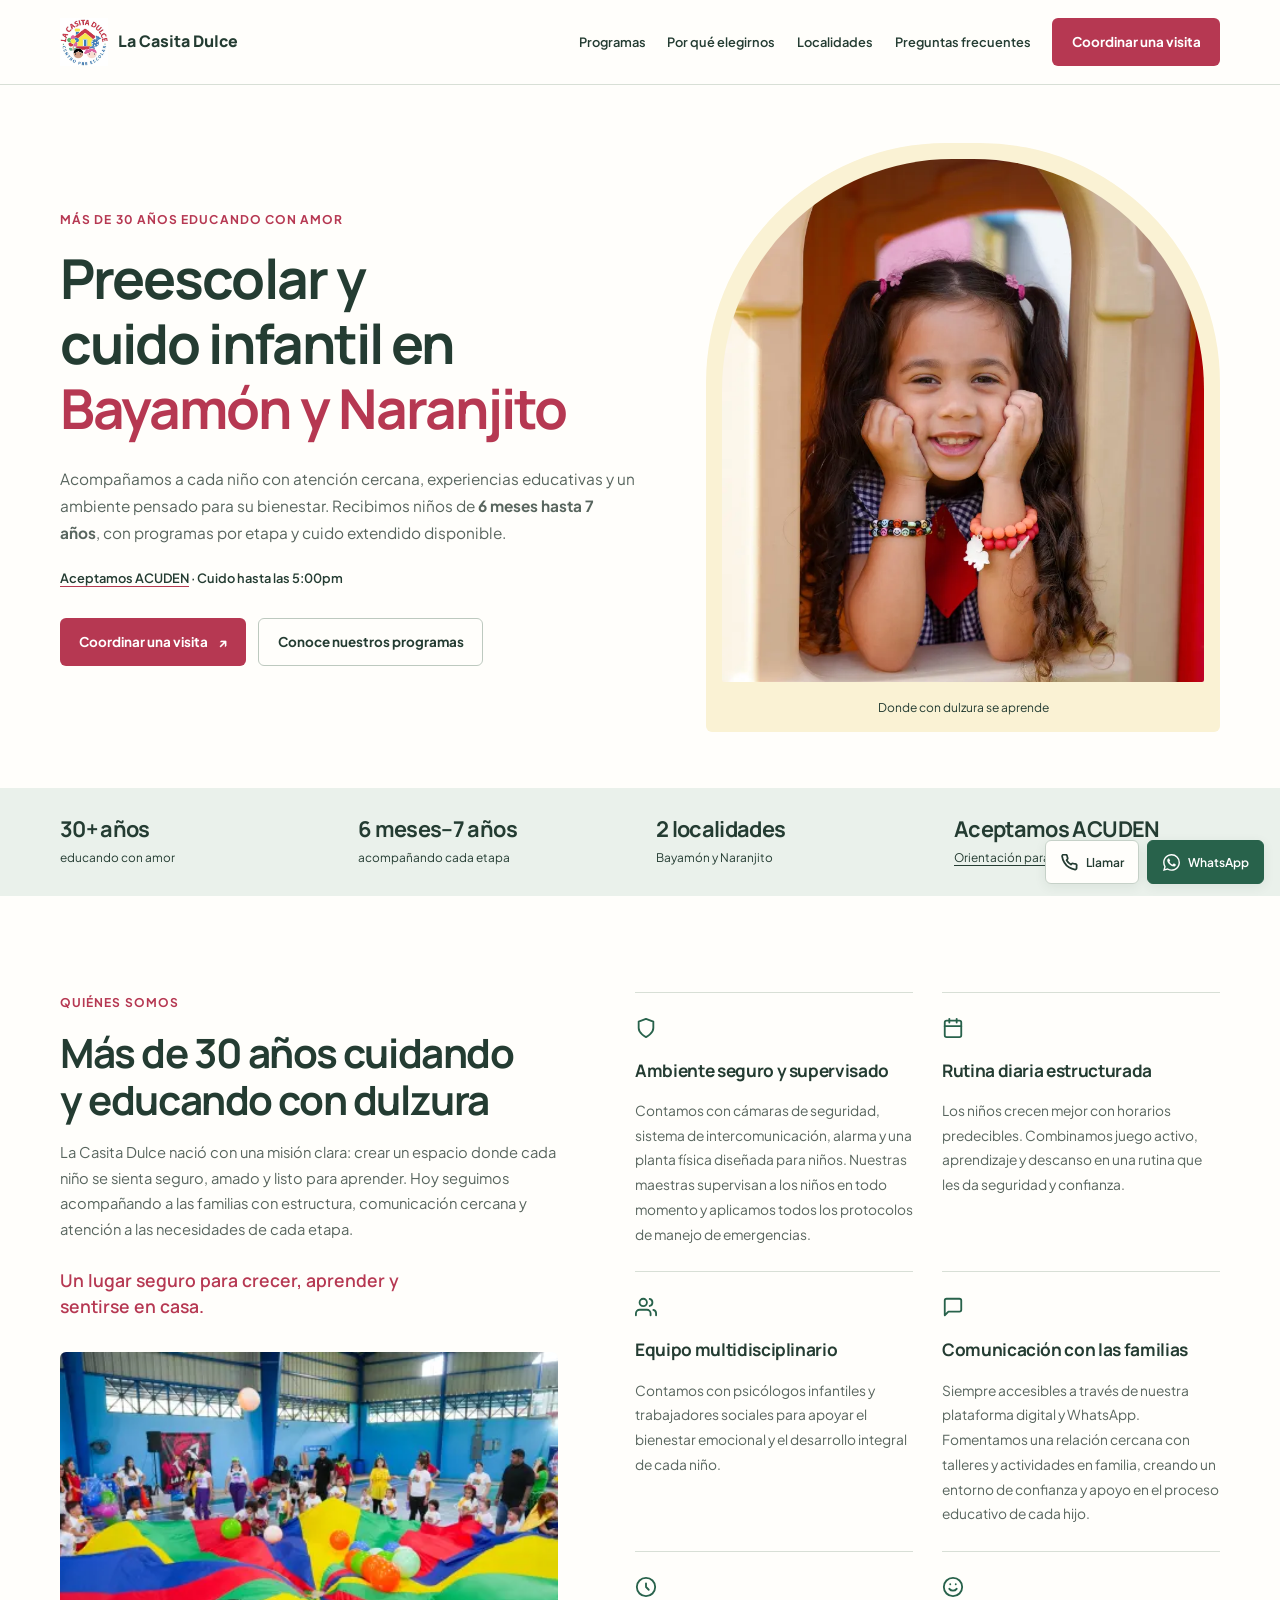
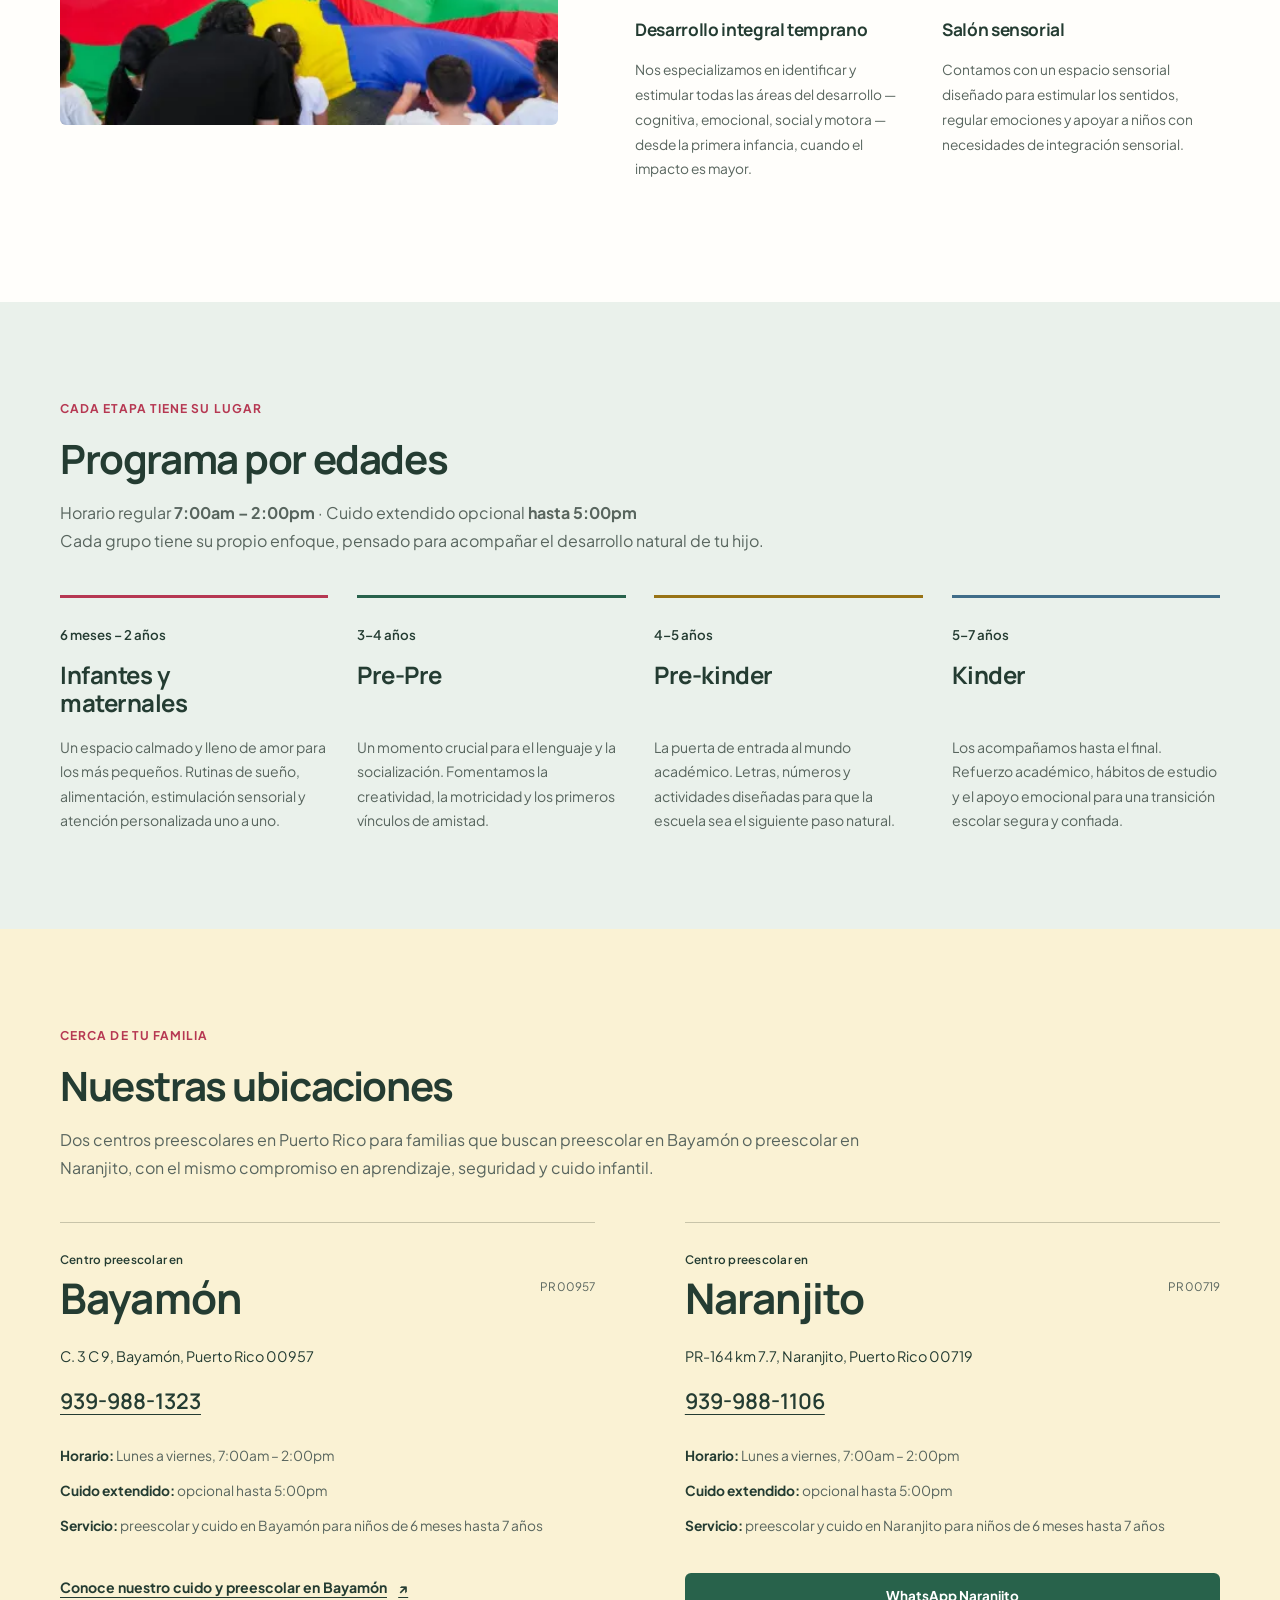
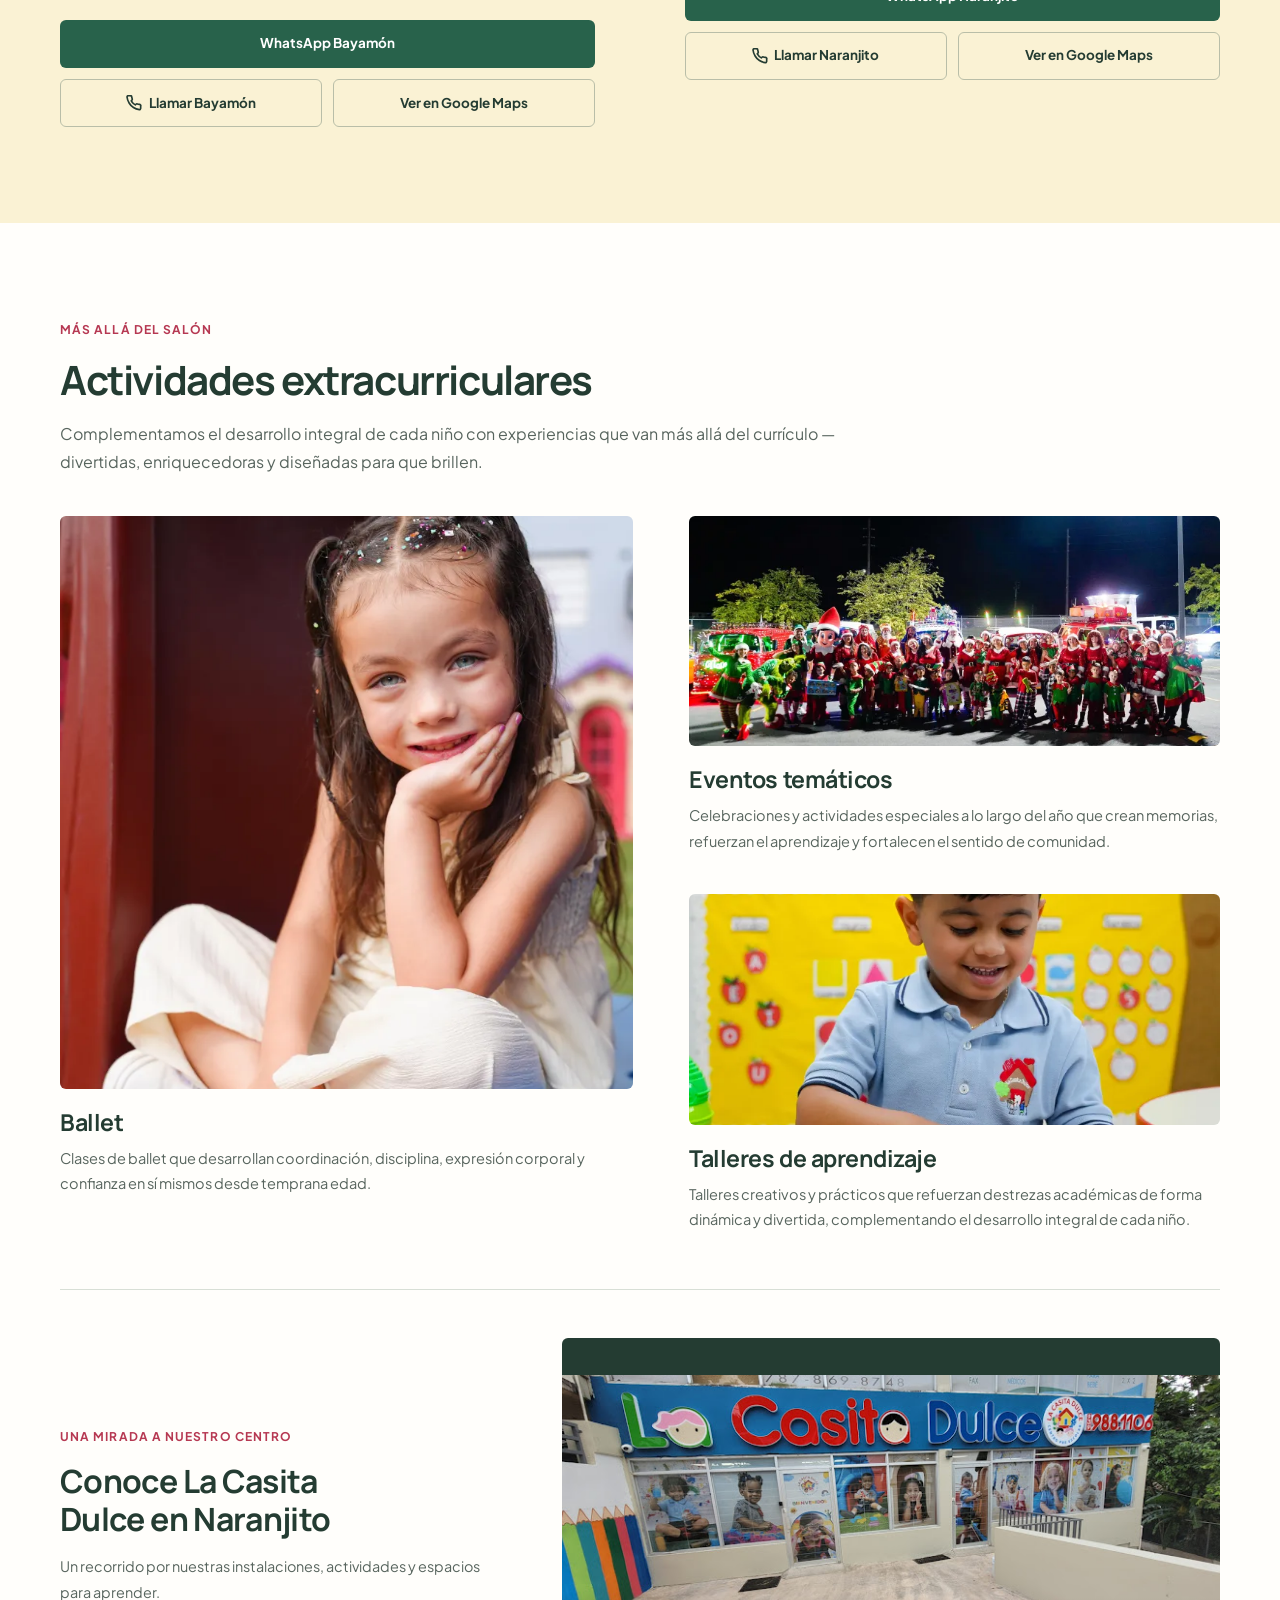
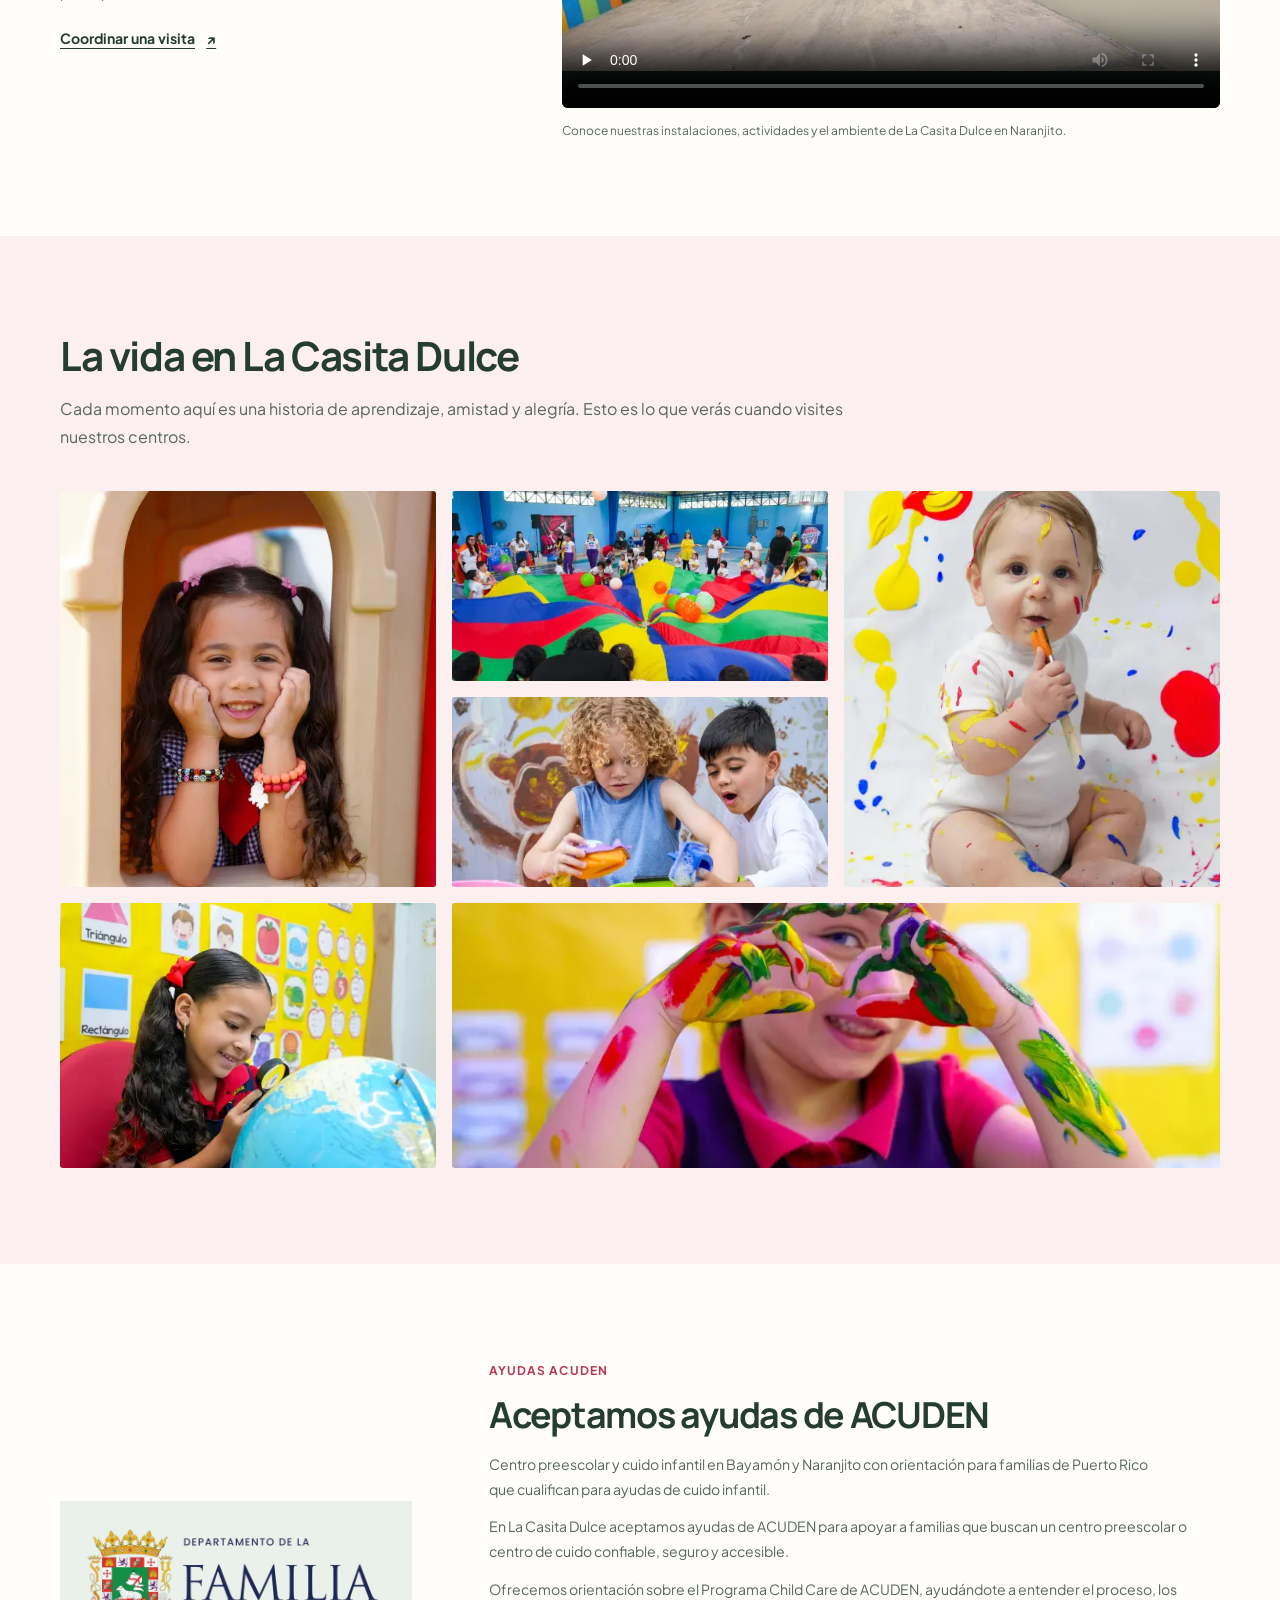
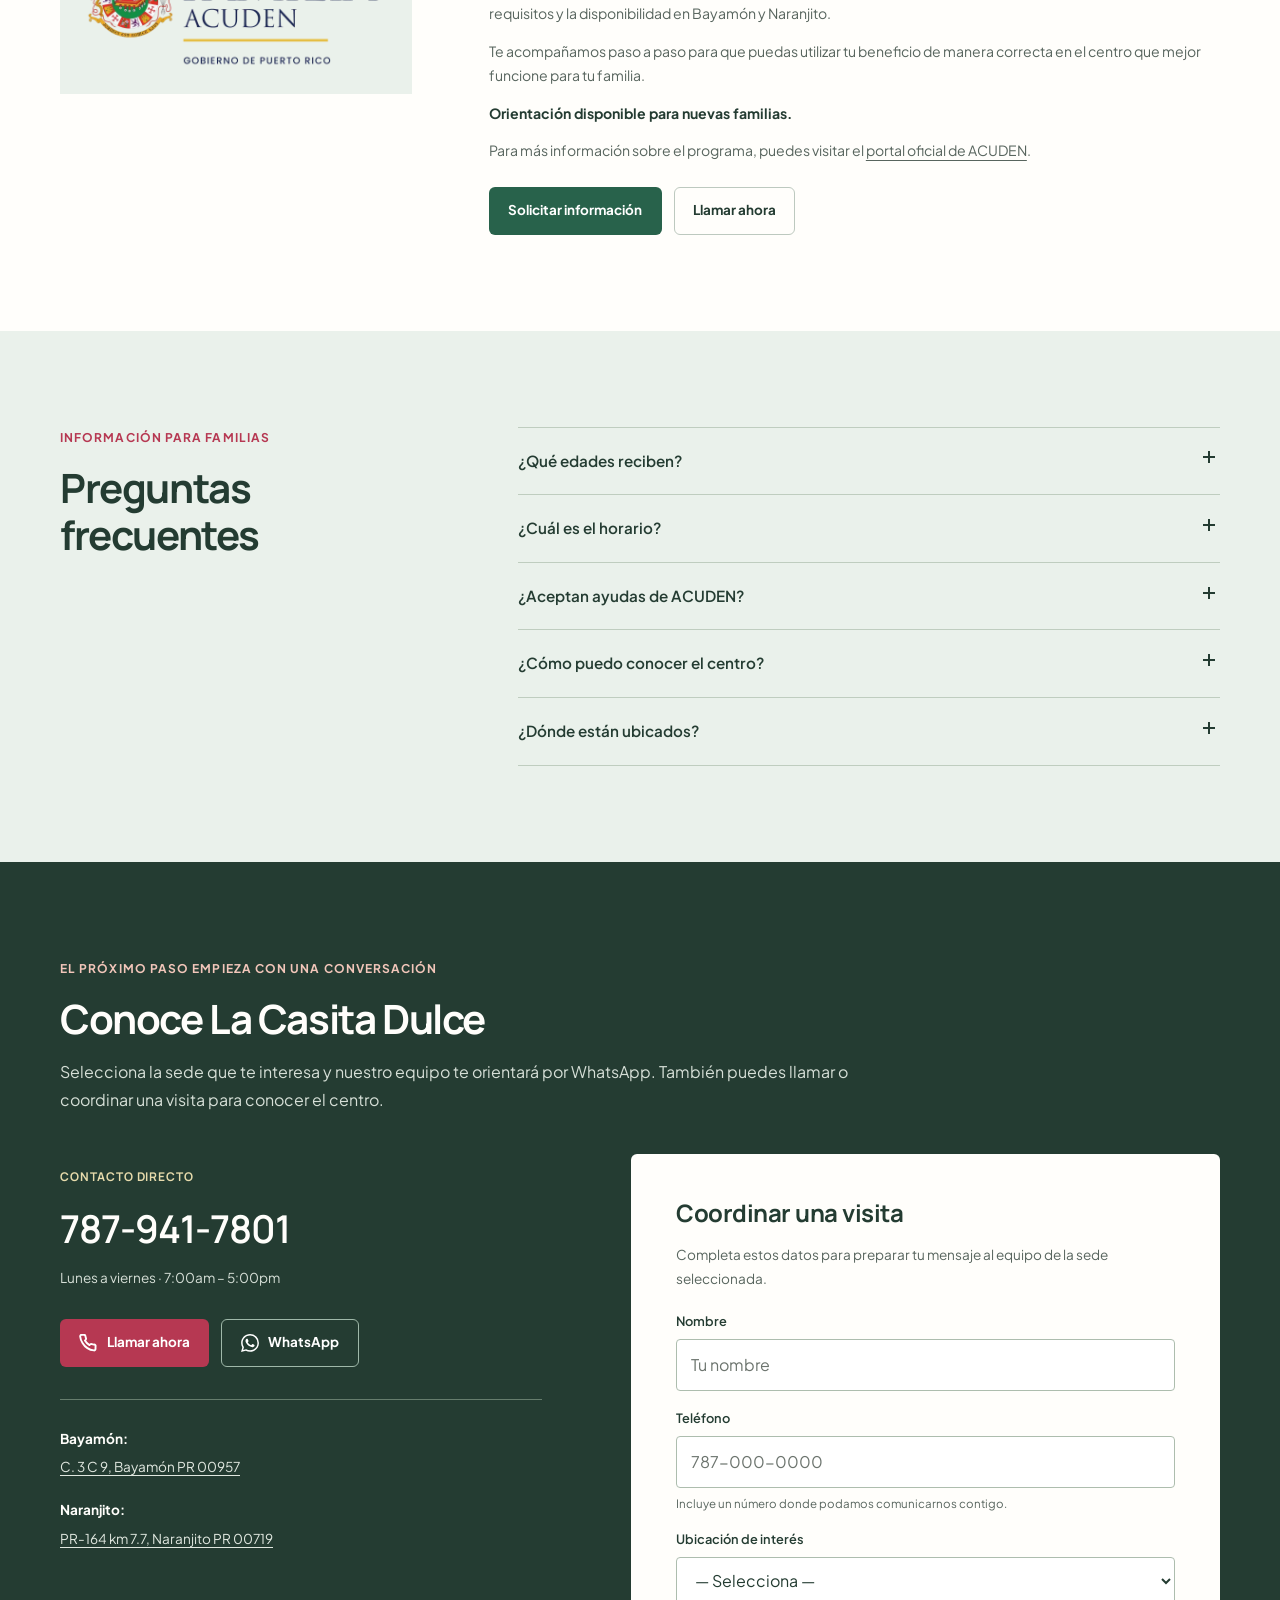
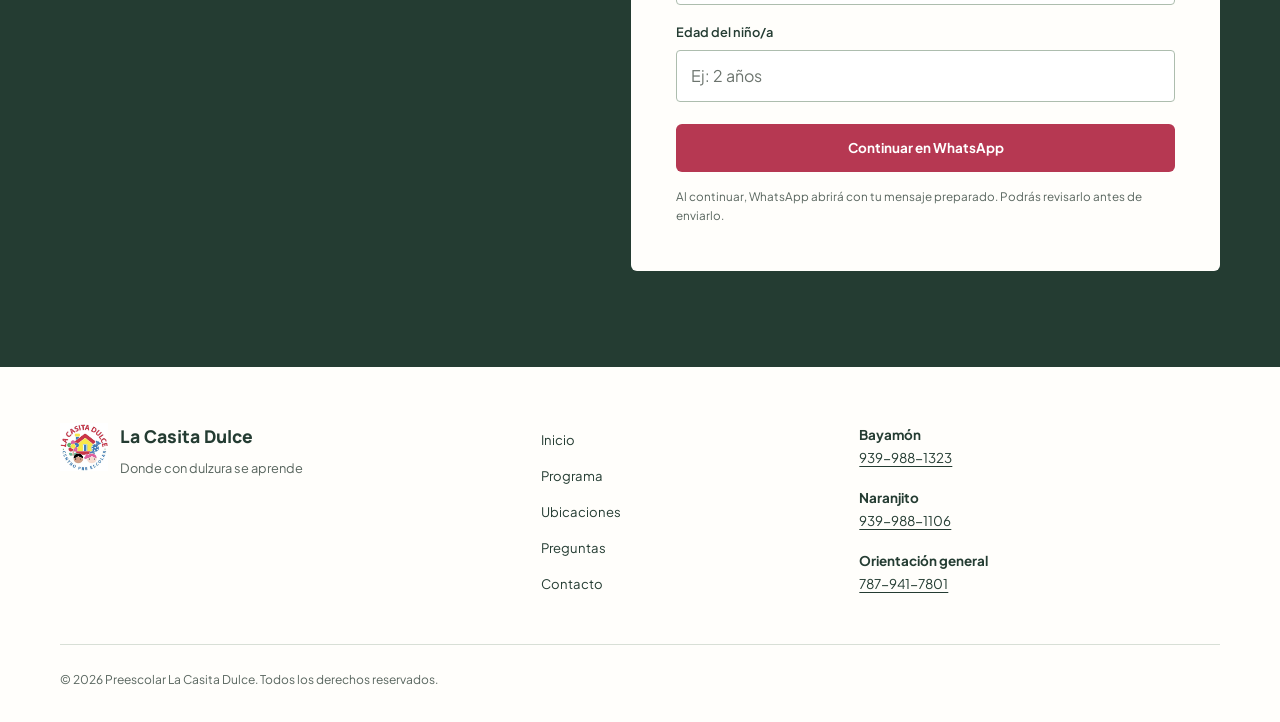
==== commit 89e92f75: "Add Bayamon location page" ====
--- a/index.html
+++ b/index.html
@@ -139,7 +139,7 @@
           <a href="#programa">Programas</a>
           <a href="#porque">Por qué elegirnos</a>
           <a href="#sedes">Localidades</a>
-          <a href="#preguqntas">Preguntas frecuentes</a>
+          <a href="#preguntas">Preguntas frecuentes</a>
           <a href="#contacto" class="nav-cta">Coordinar una visita</a>
         </nav>
       </div>
@@ -263,7 +263,7 @@
           <div class="ages-grid">
             <article class="age-card">
               <div class="age-badge">6 meses – 2 años</div>
-              <h3>Bebés y caminadores</h3>
+              <h3>Infantes y maternales</h3>
               <p>Un espacio calmado y lleno de amor para los más pequeños. Rutinas de sueño, alimentación, estimulación sensorial y atención personalizada uno a uno.</p>
             </article>
             <article class="age-card">
@@ -308,6 +308,7 @@
                 <li><strong>Cuido extendido:</strong> opcional hasta 5:00pm</li>
                 <li><strong>Servicio:</strong> preescolar y cuido en Bayamón para niños de 6 meses hasta 7 años</li>
               </ul>
+              <p><a class="text-link" href="/bayamon/">Conoce nuestro cuido y preescolar en Bayamón <span aria-hidden="true">↗</span></a></p>
               <div class="location-ctas">
                 <a
                   href="https://wa.me/19399881323?text=Hola%2C%20deseo%20información%20y%20tour%20en%20el%20centro%20de%20Bayamón."
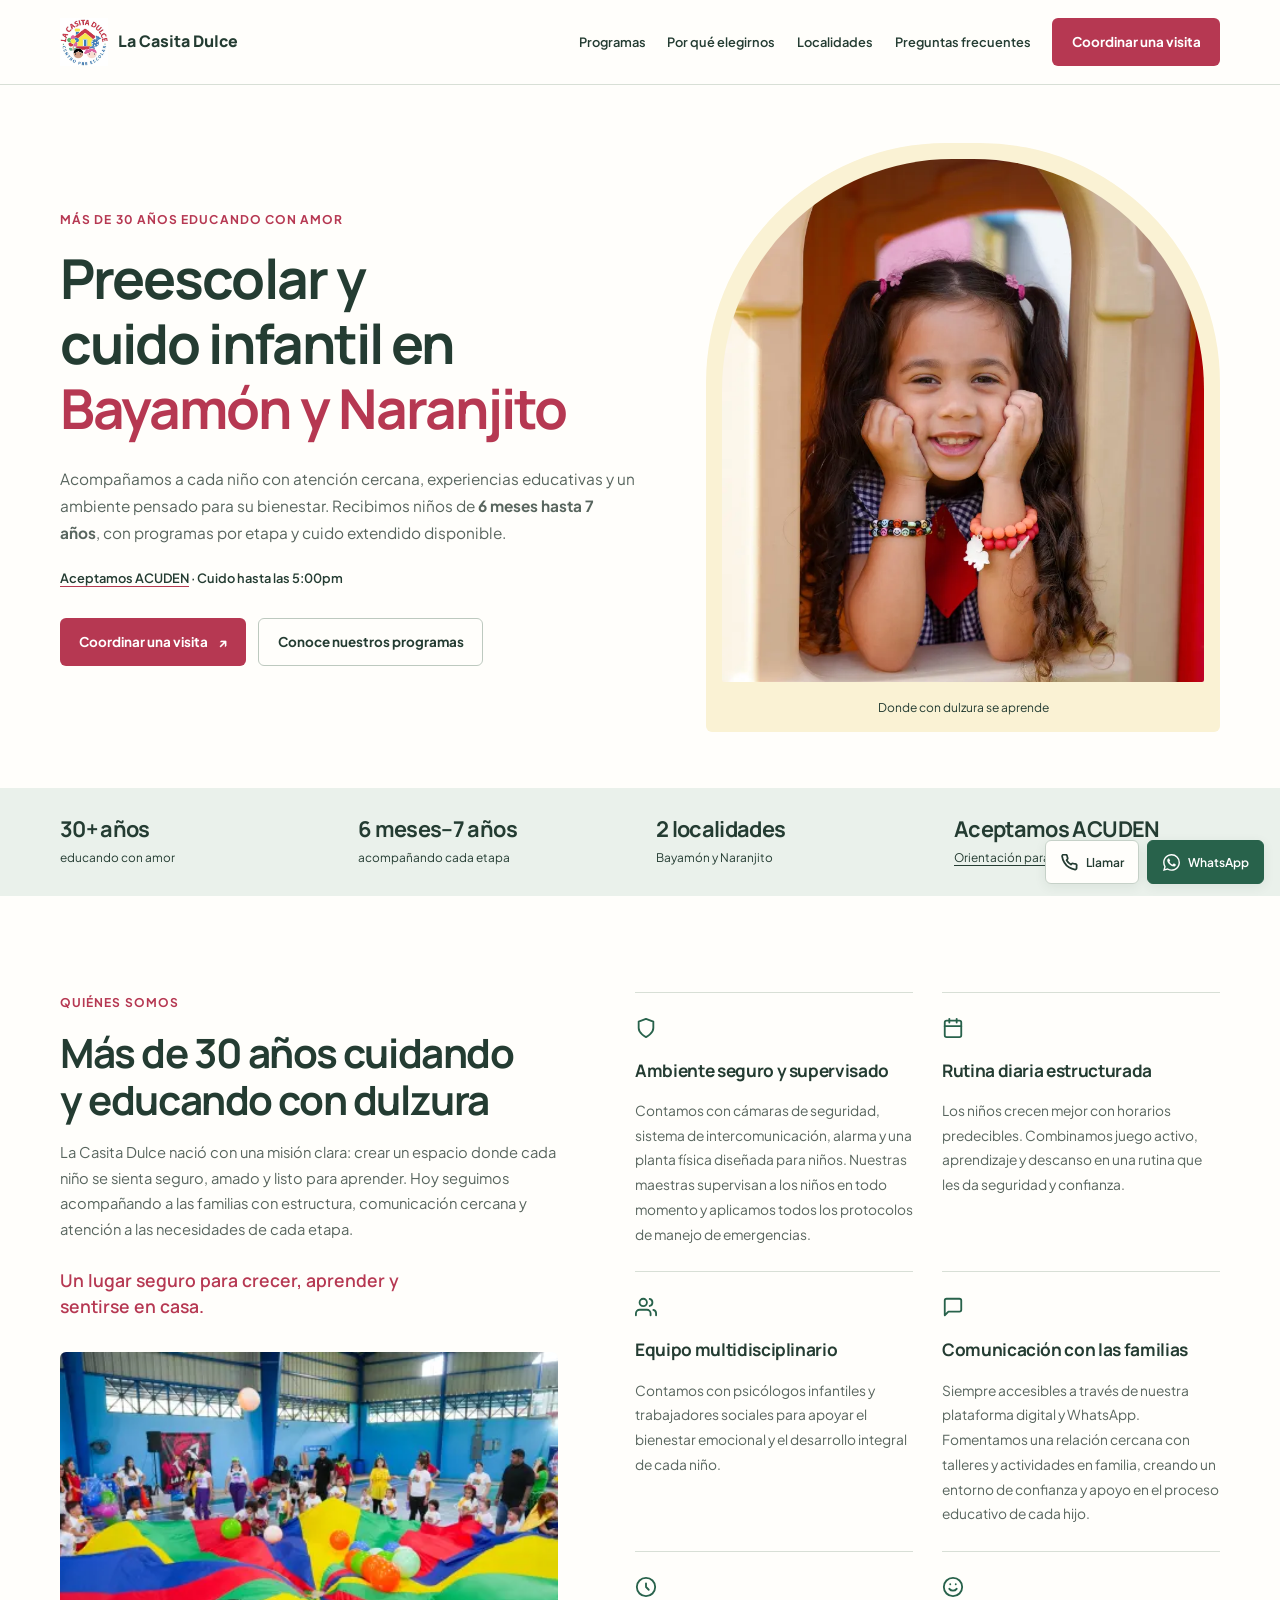
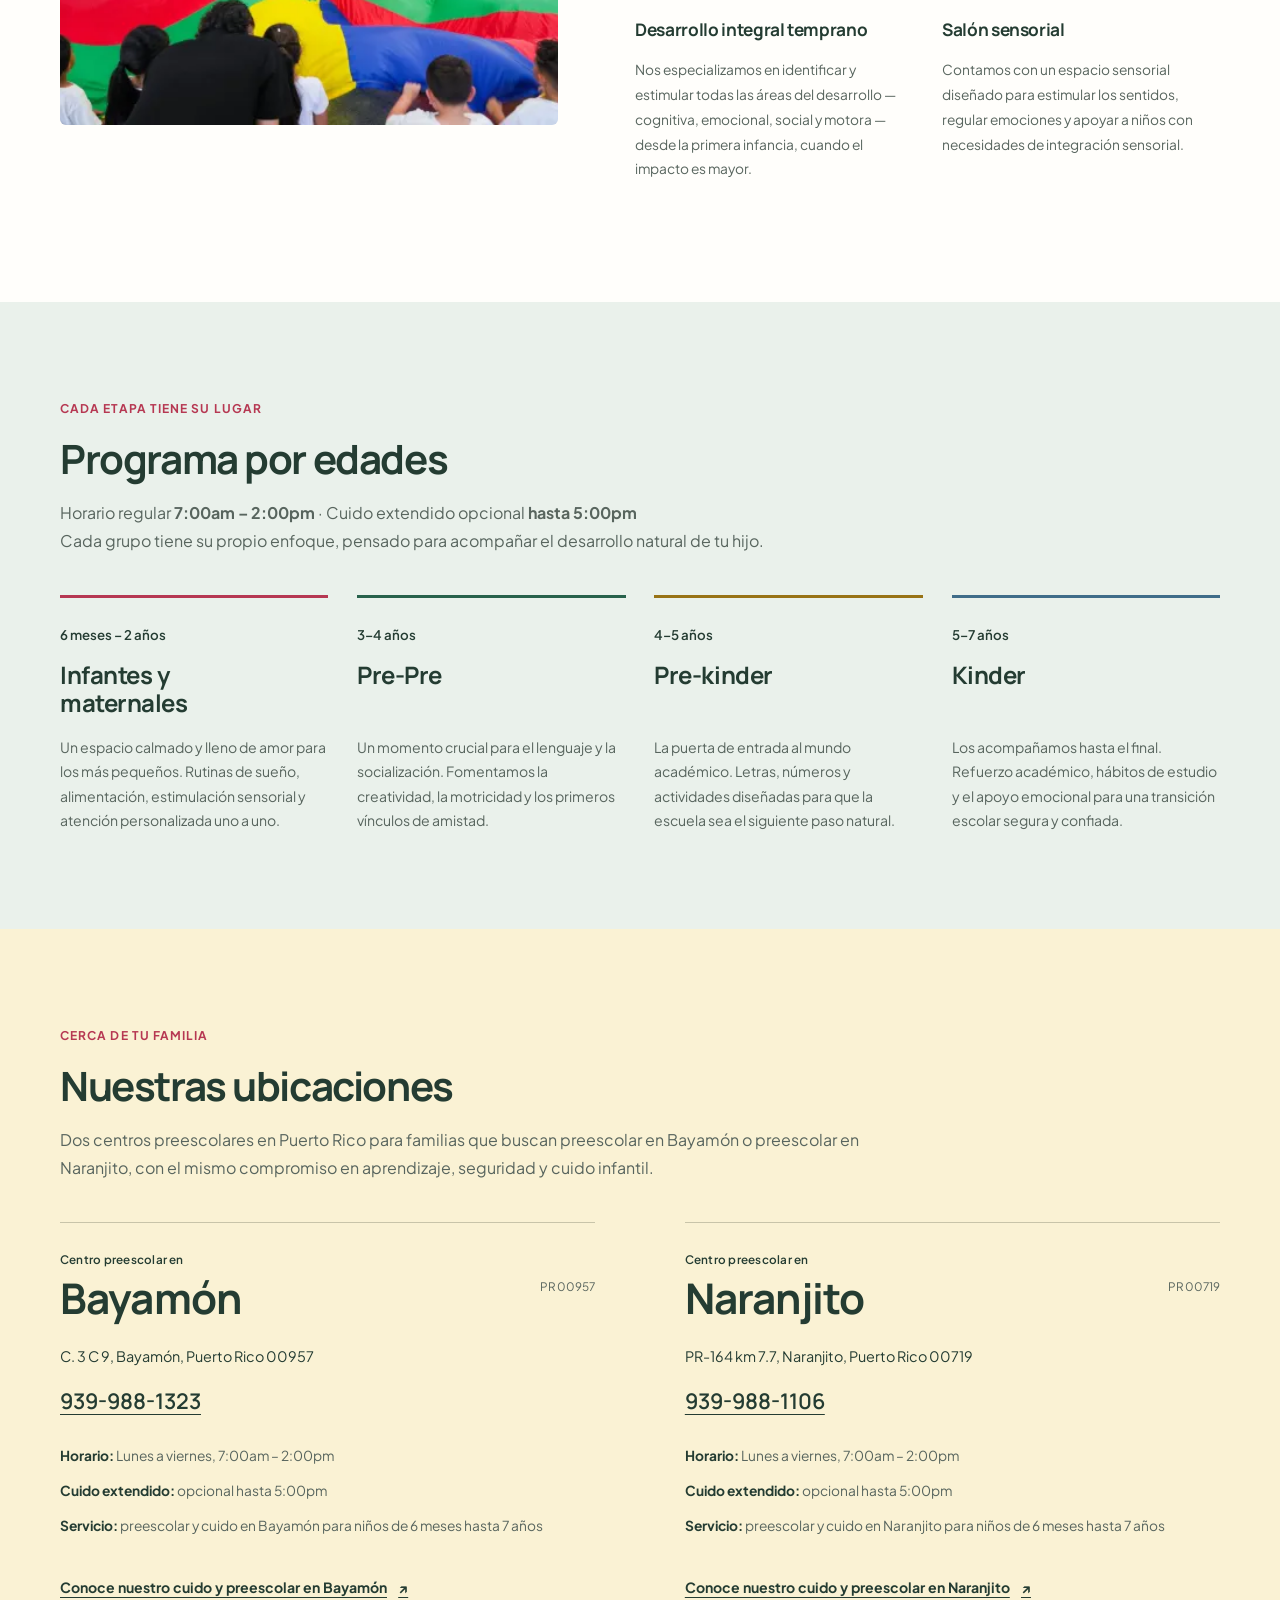
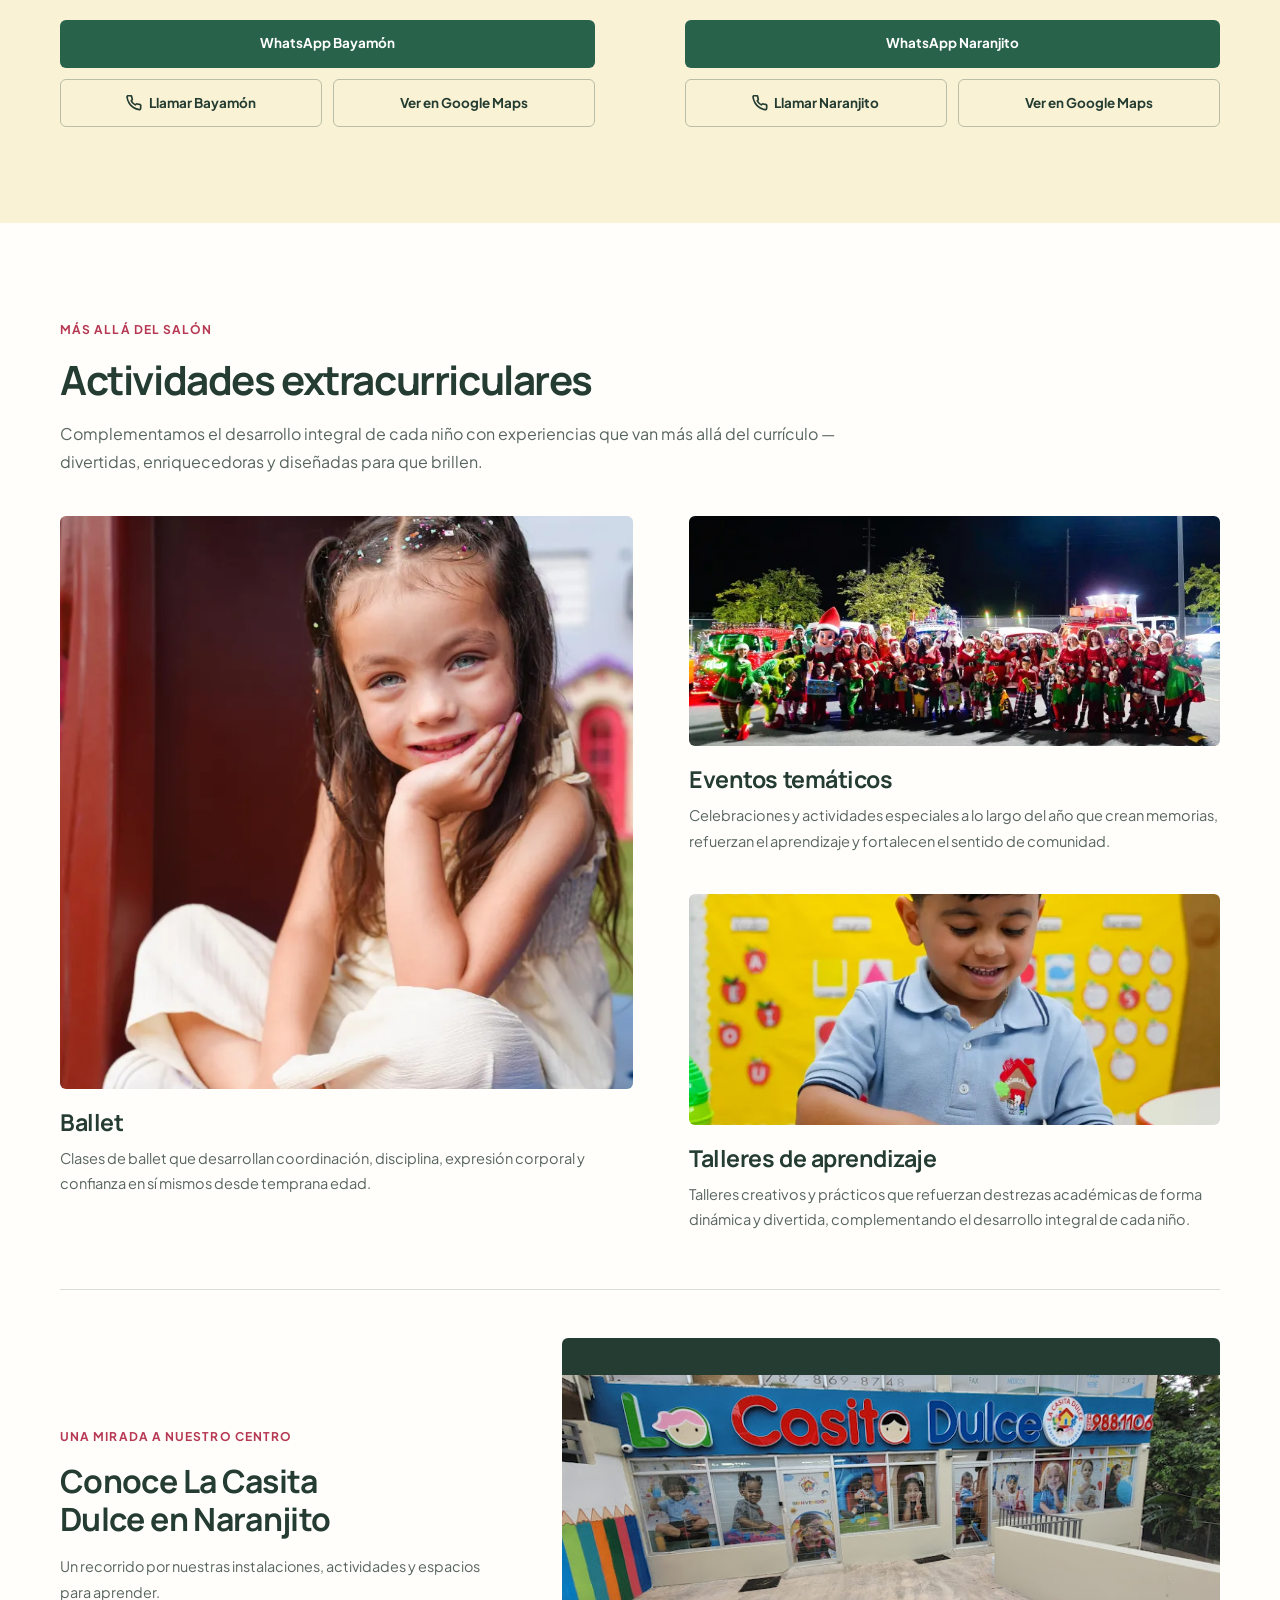
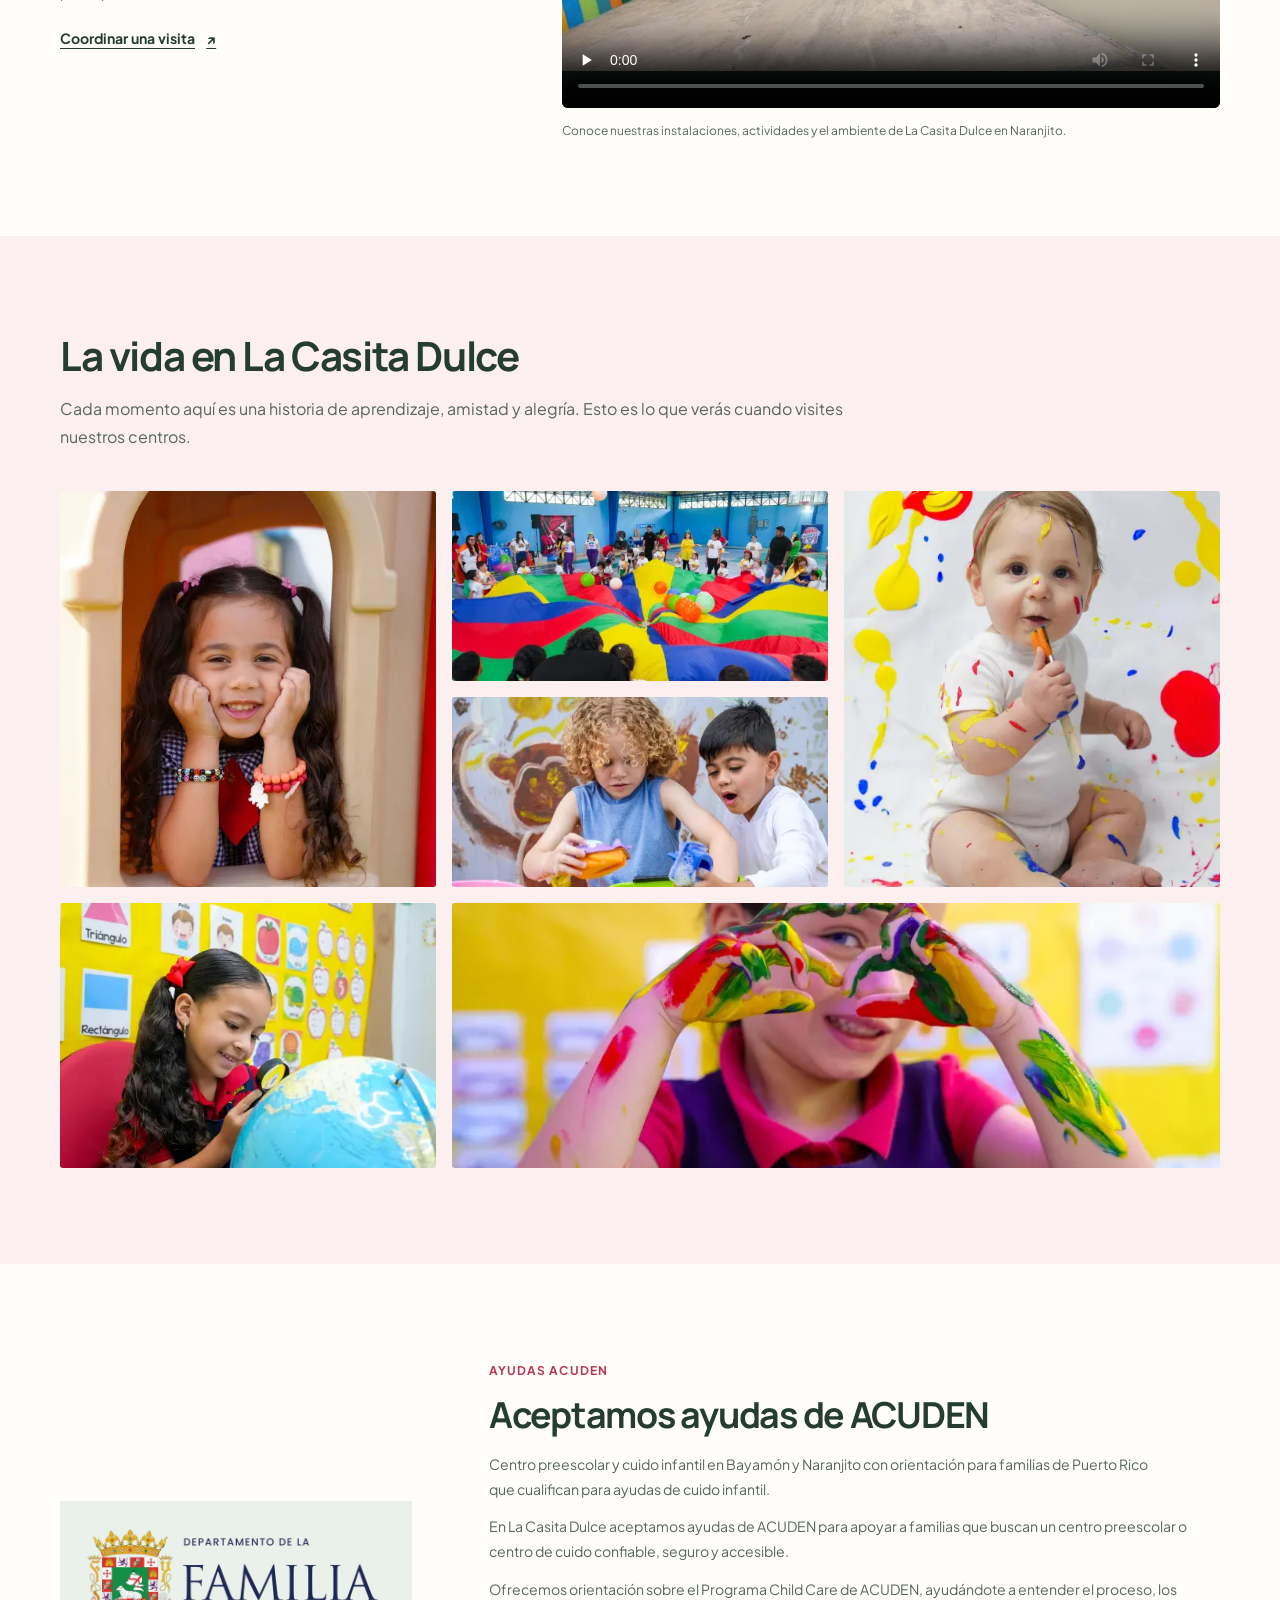
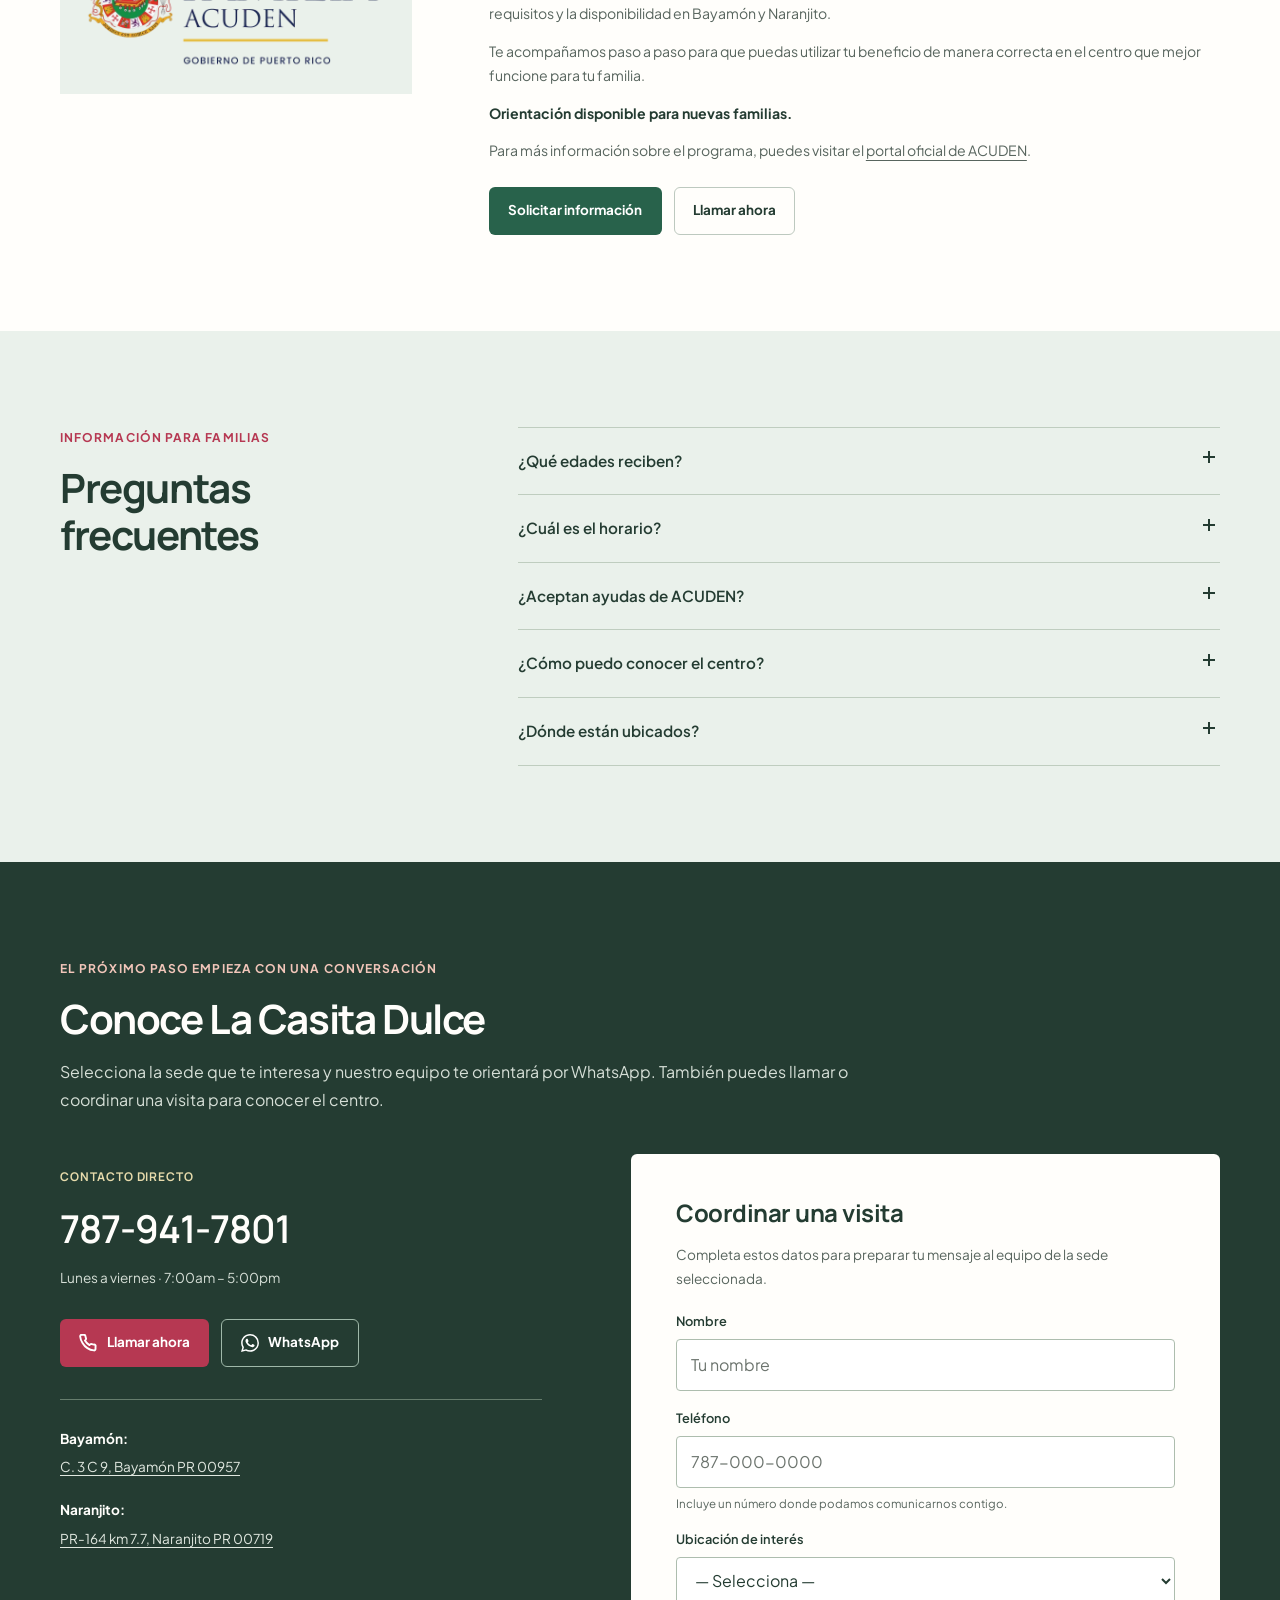
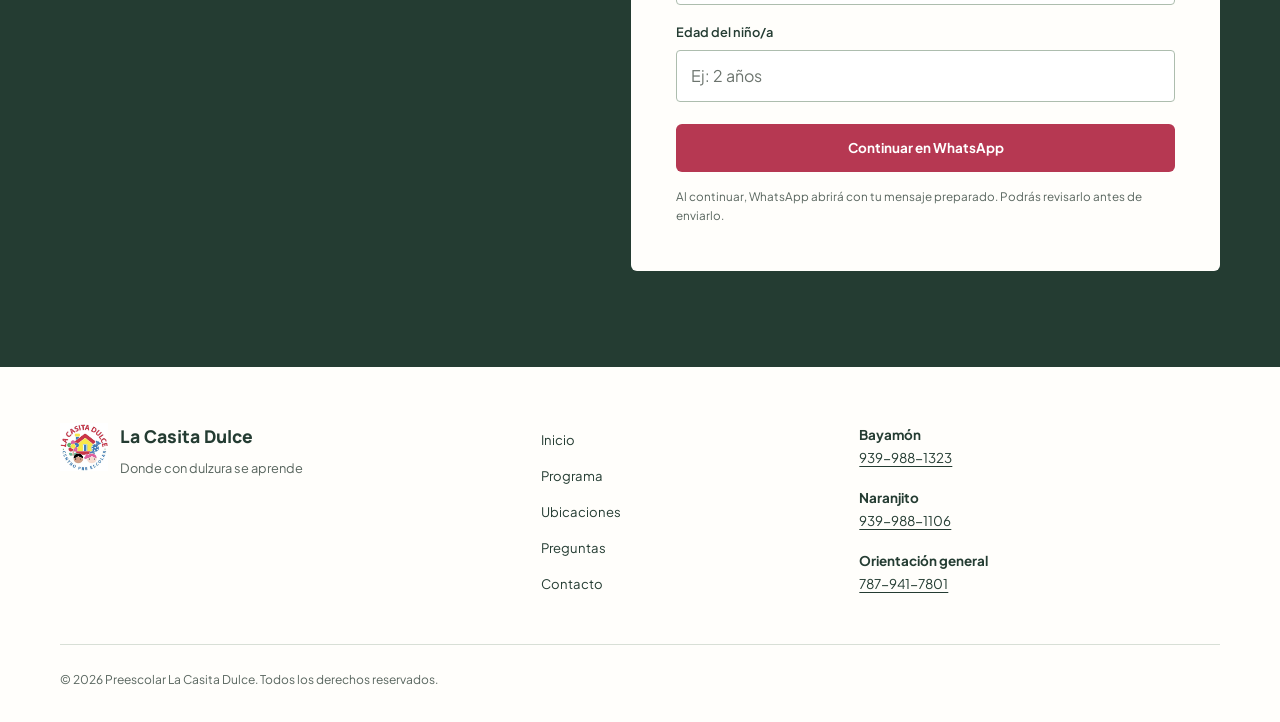
==== commit 61ca161a: "Add Naranjito location page" ====
--- a/index.html
+++ b/index.html
@@ -348,6 +348,7 @@
                 <li><strong>Cuido extendido:</strong> opcional hasta 5:00pm</li>
                 <li><strong>Servicio:</strong> preescolar y cuido en Naranjito para niños de 6 meses hasta 7 años</li>
               </ul>
+              <p><a class="text-link" href="/naranjito/">Conoce nuestro cuido y preescolar en Naranjito <span aria-hidden="true">↗</span></a></p>
               <div class="location-ctas">
                 <a
                   href="https://wa.me/19399881106?text=Hola%2C%20deseo%20información%20y%20tour%20en%20el%20centro%20de%20Naranjito."
